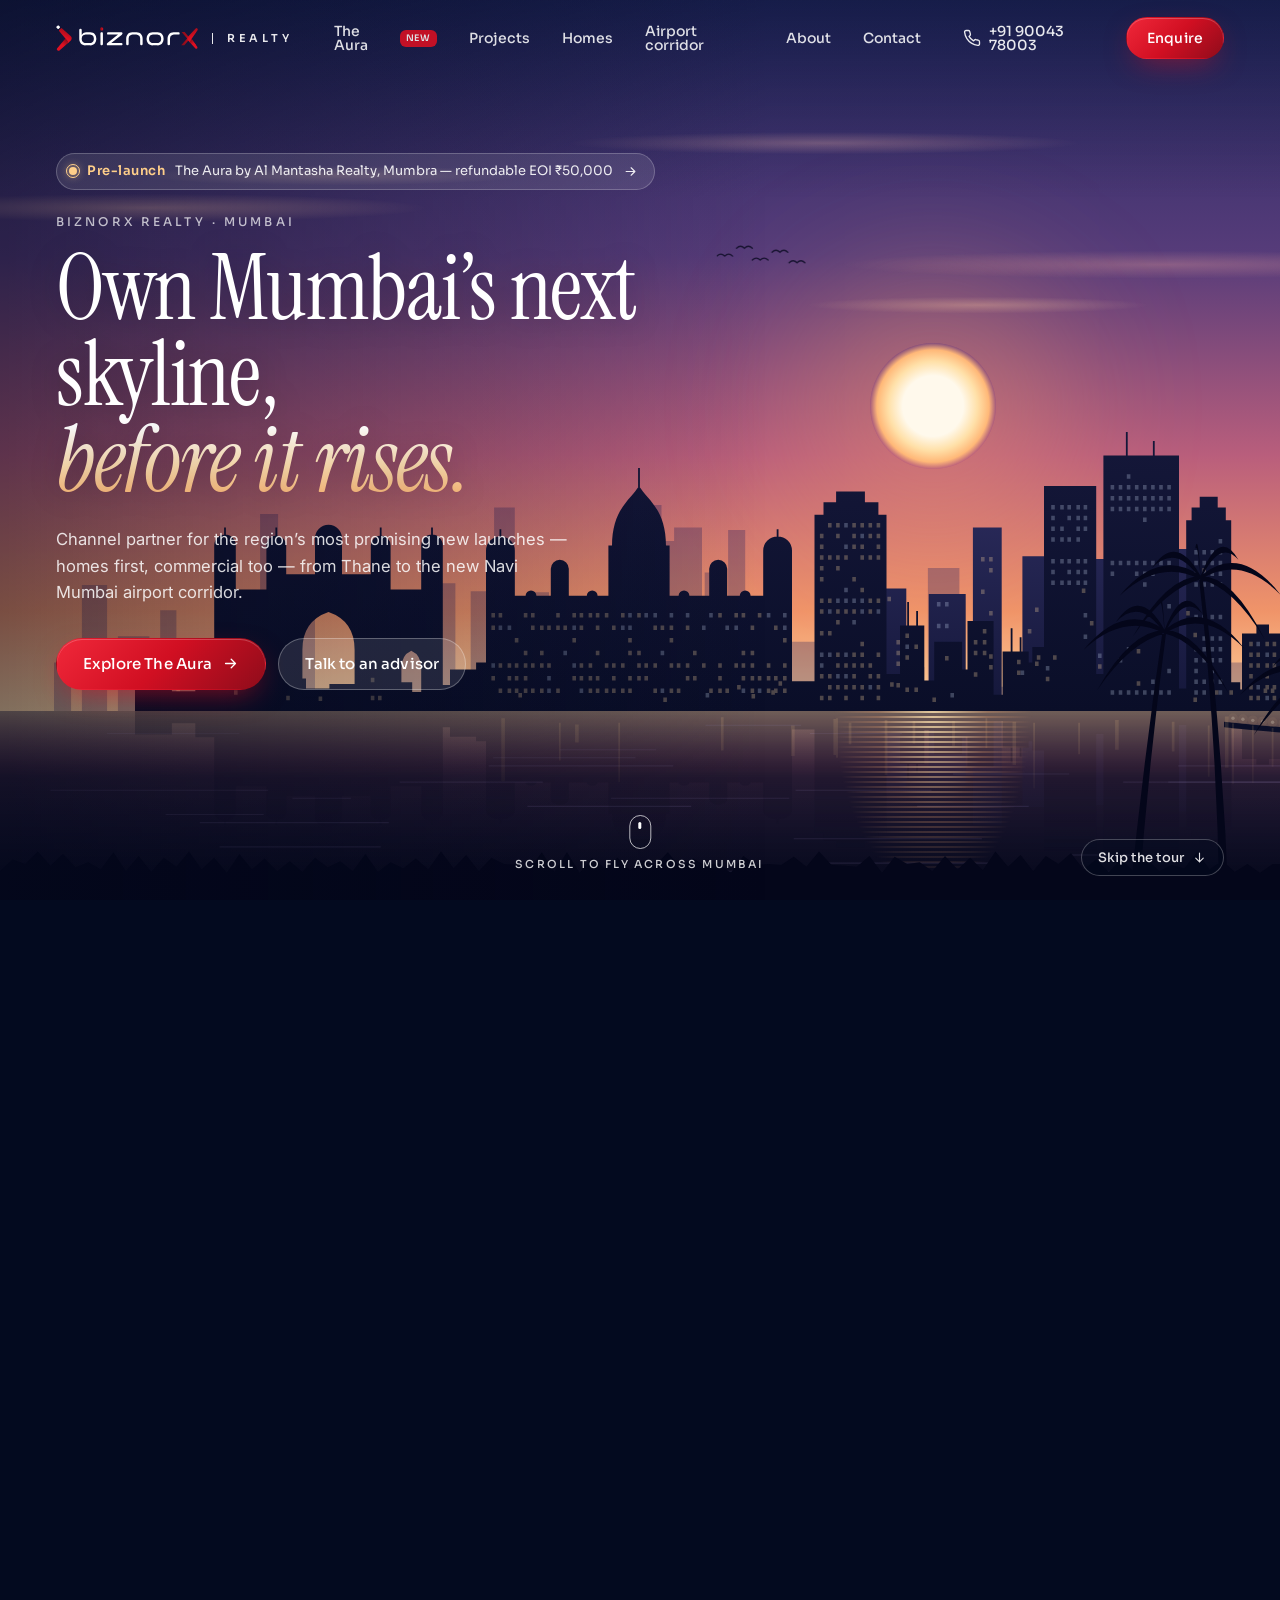
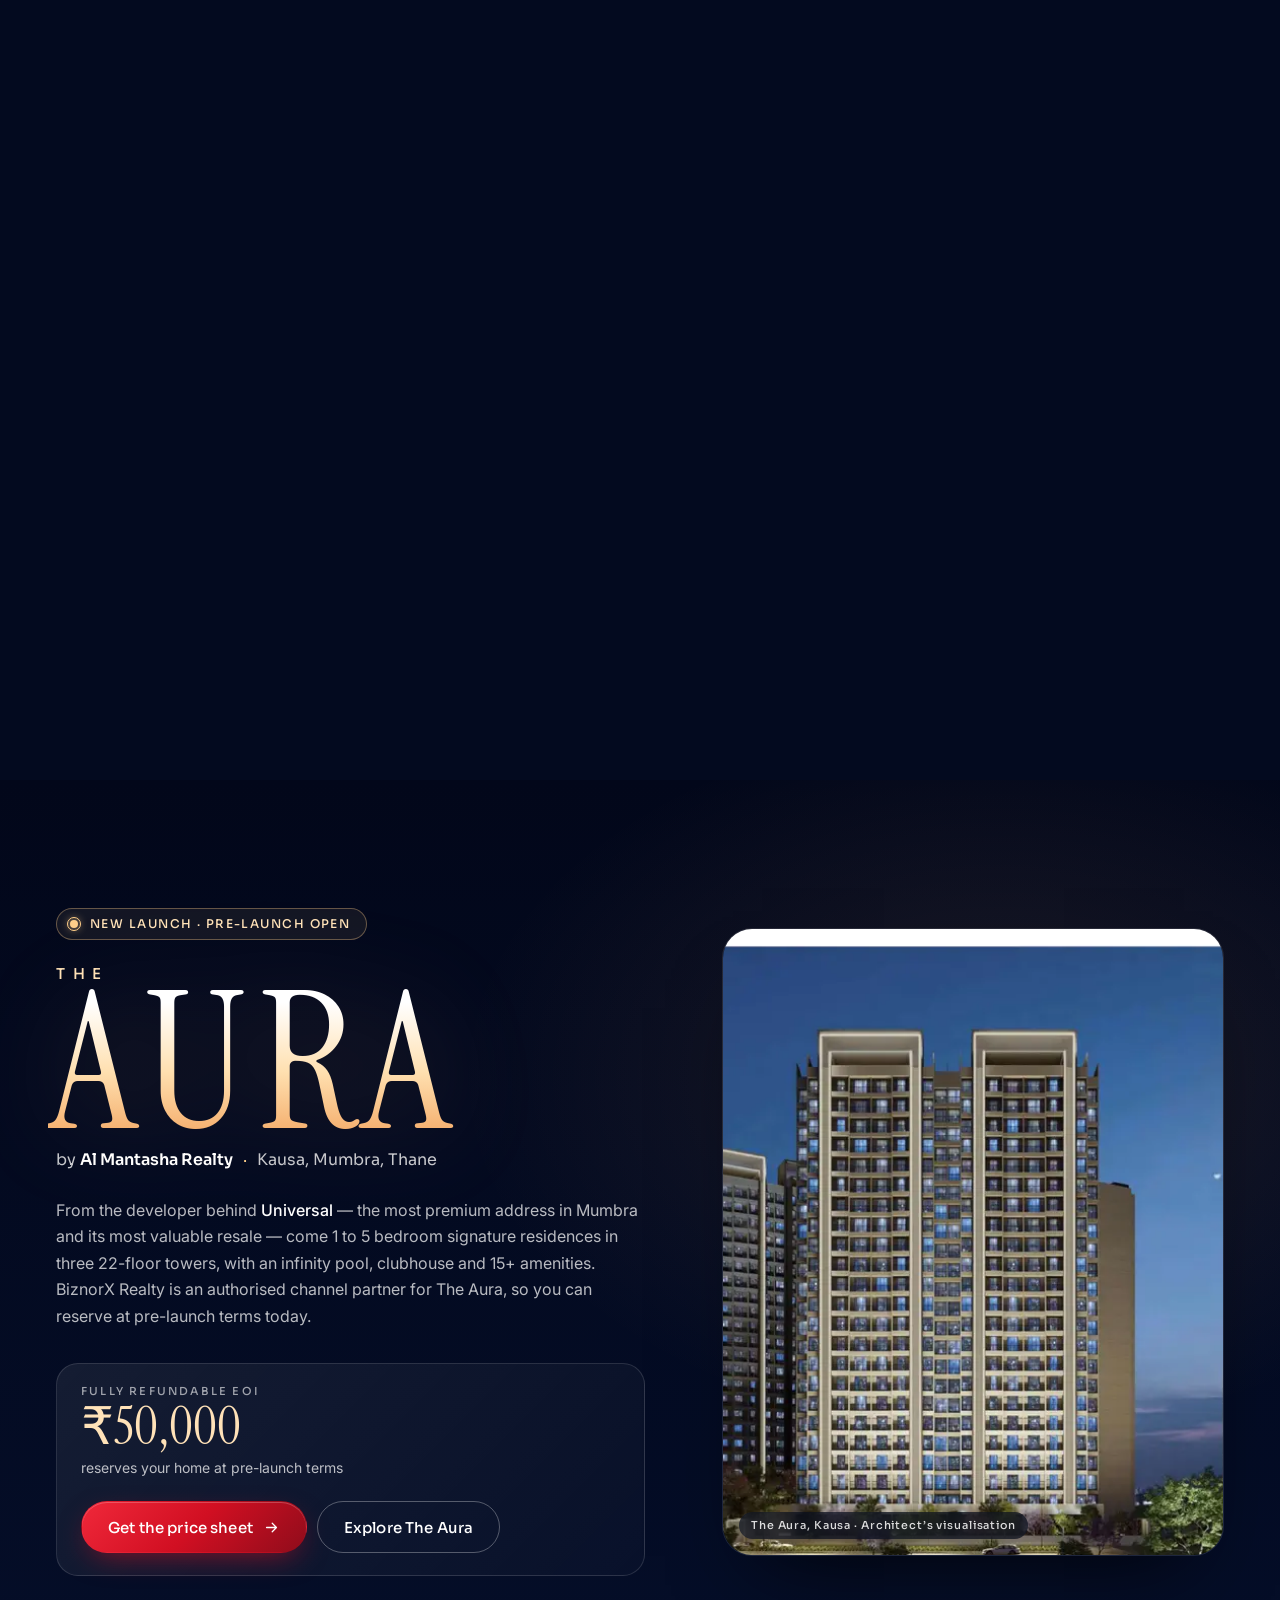
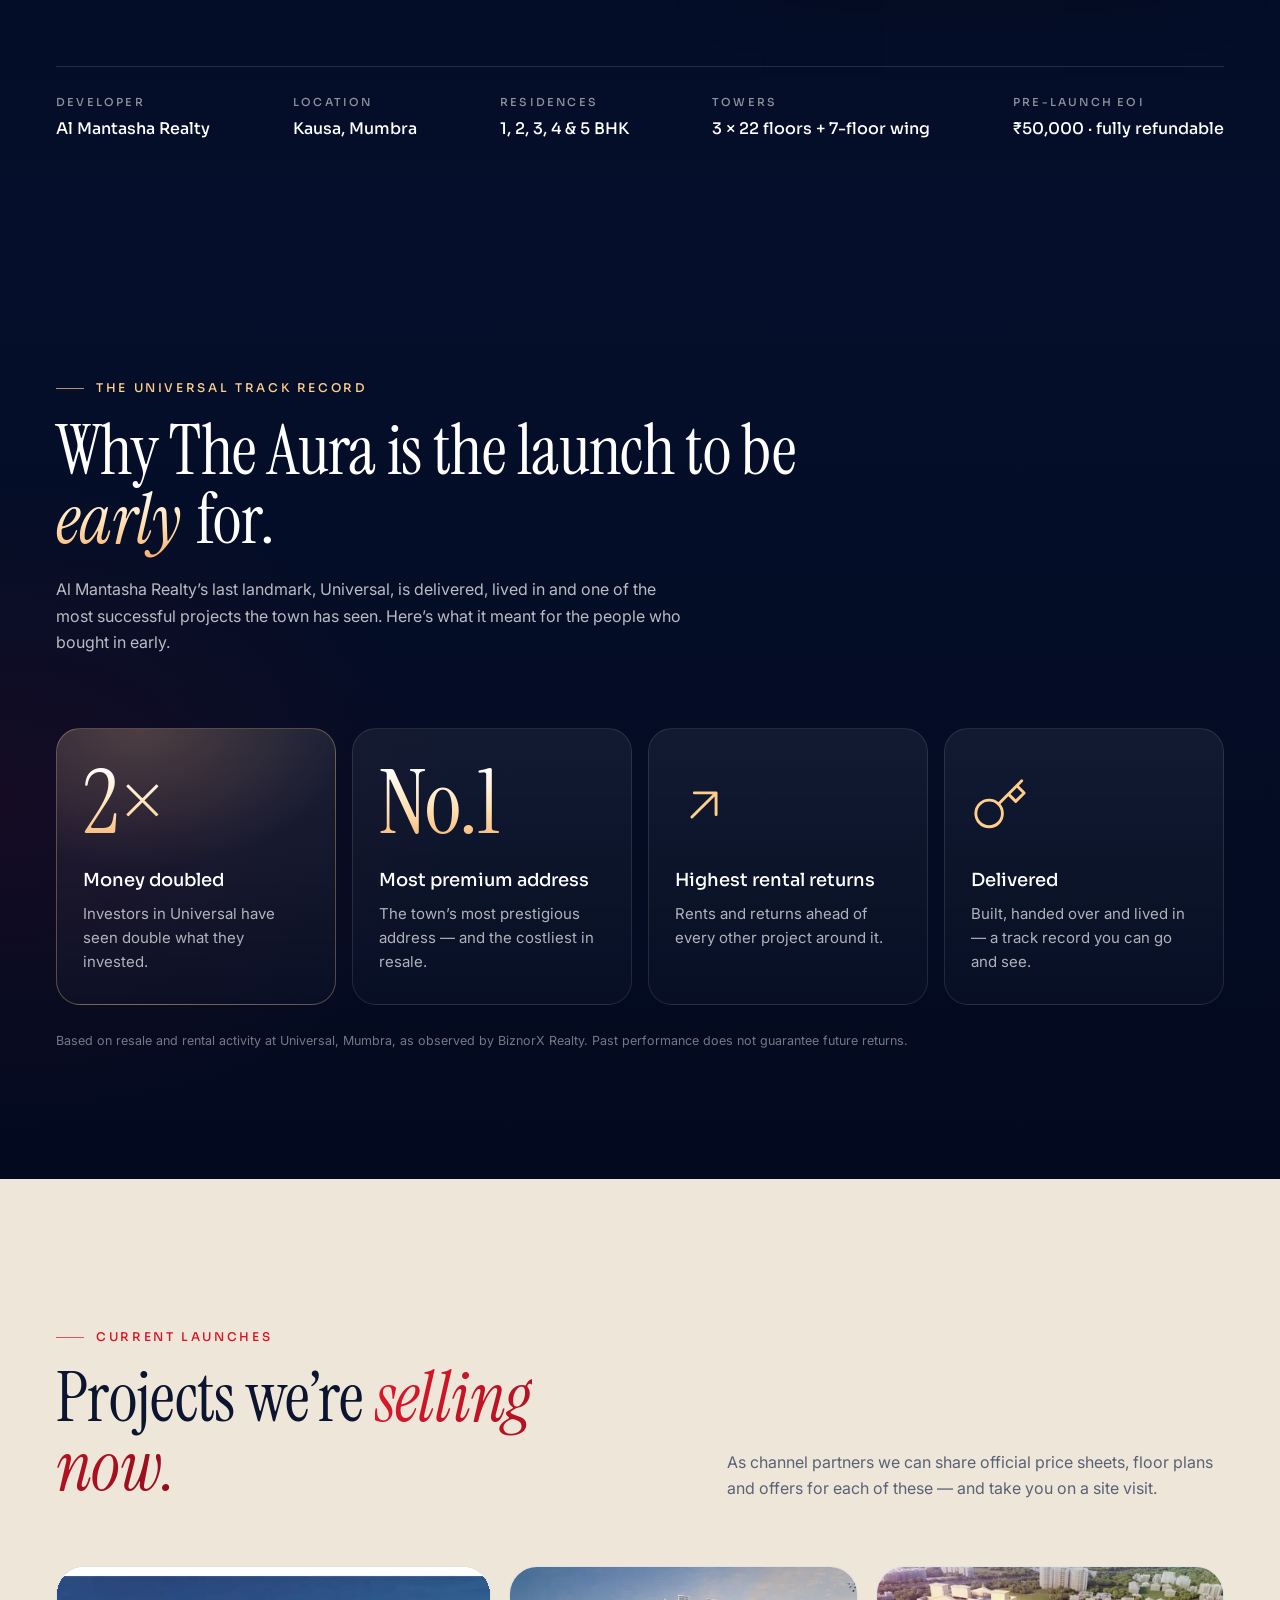
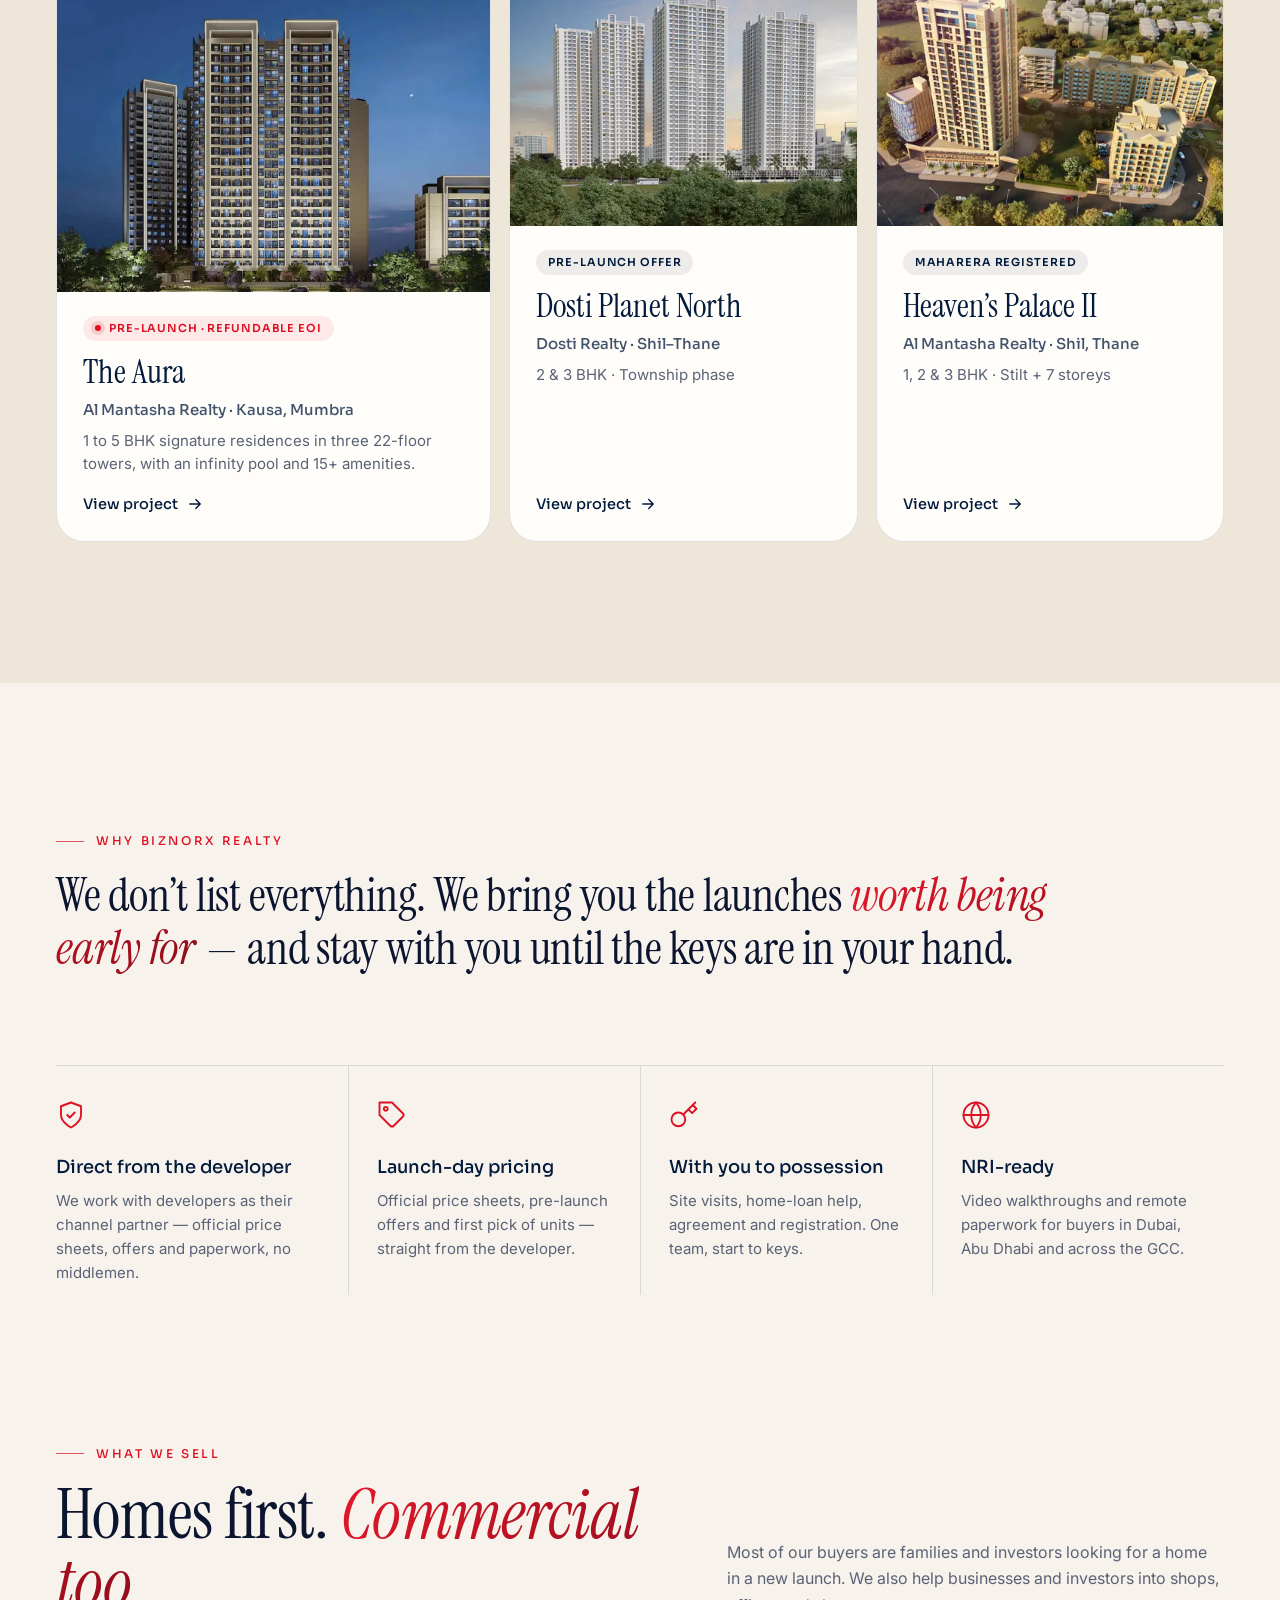
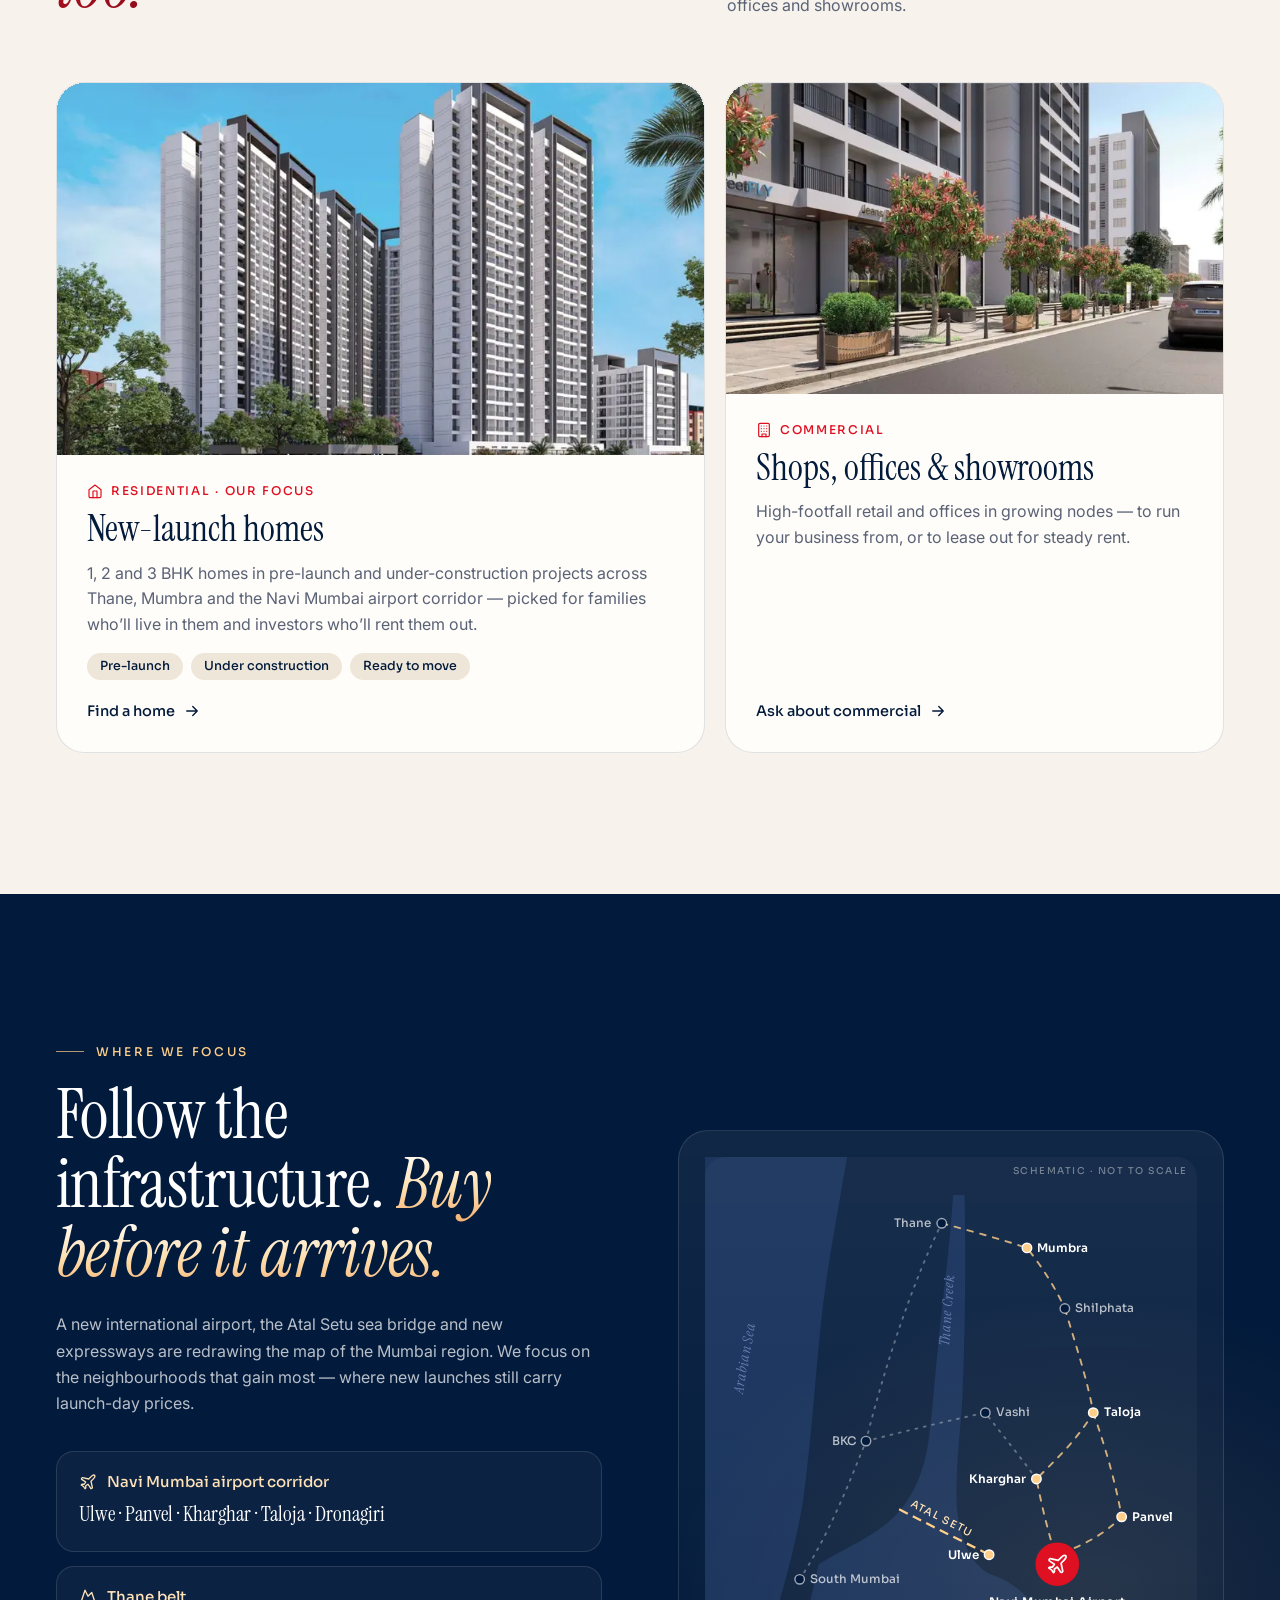
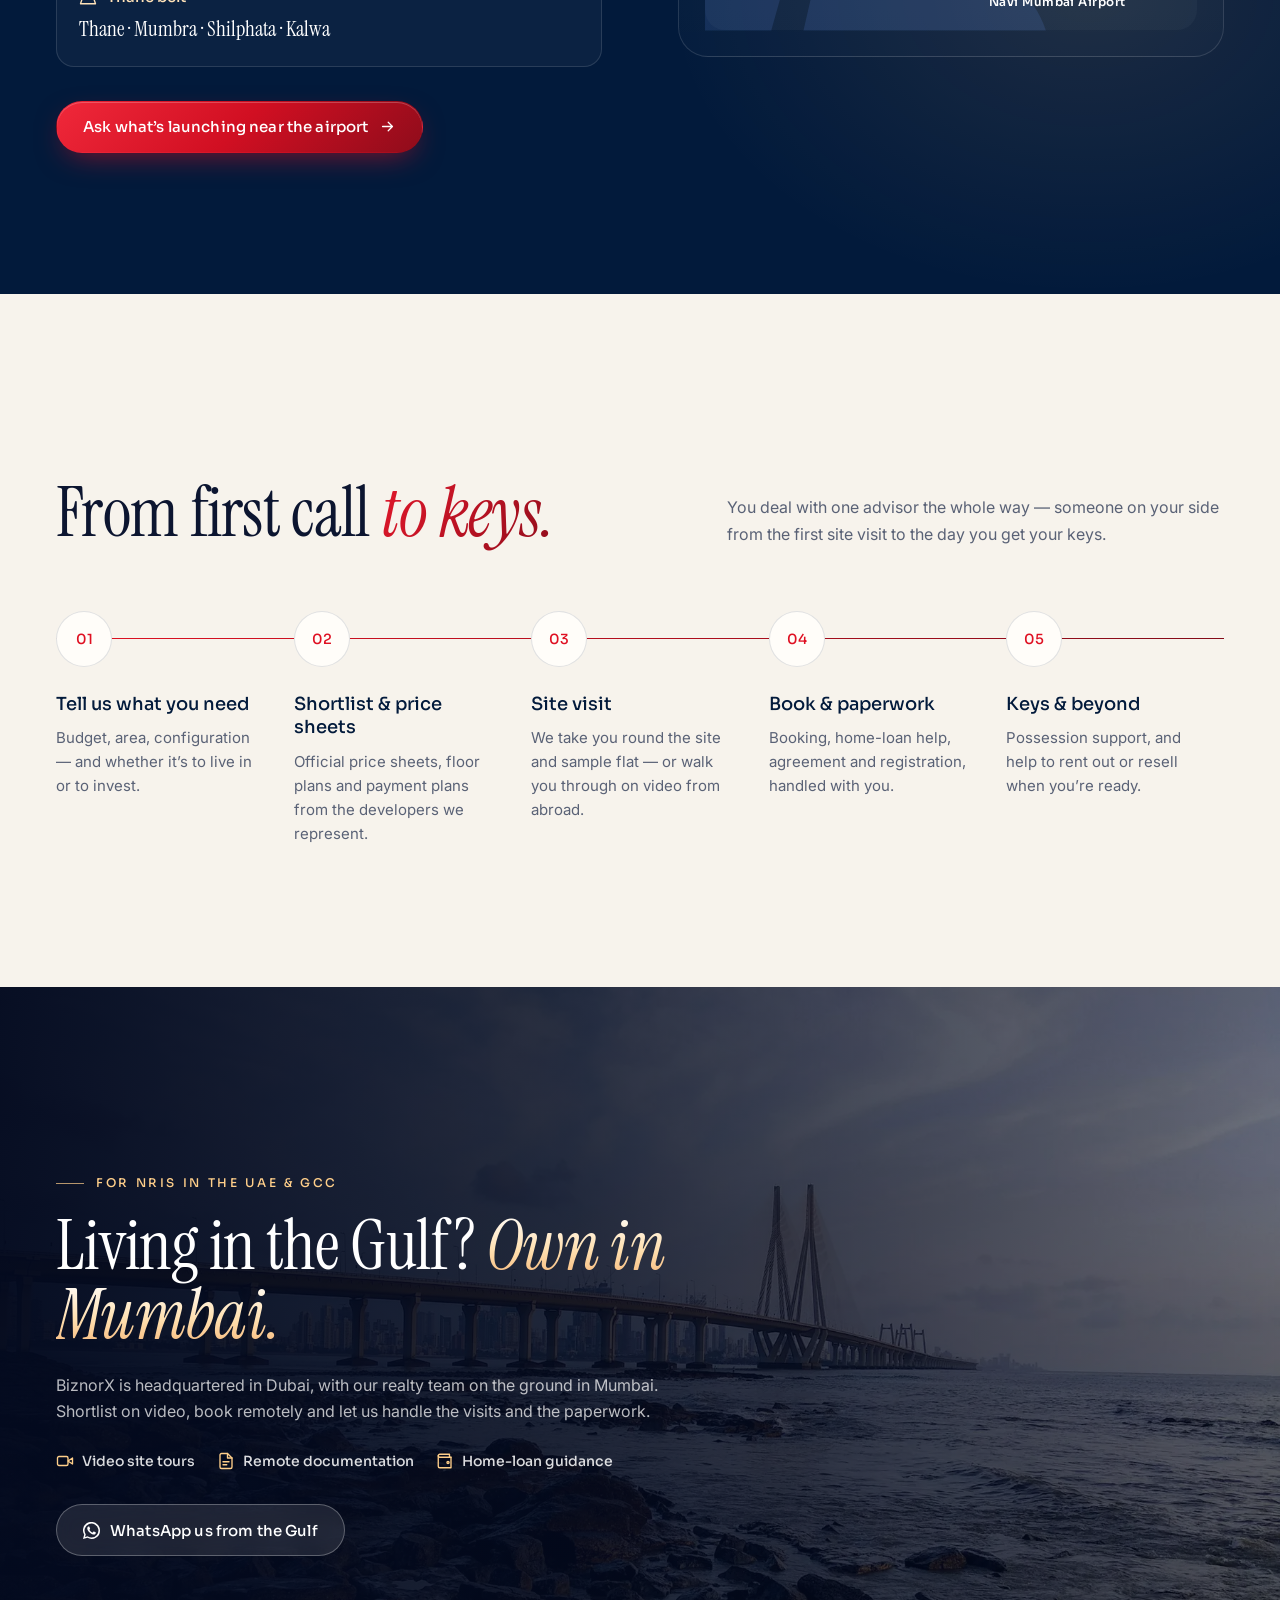
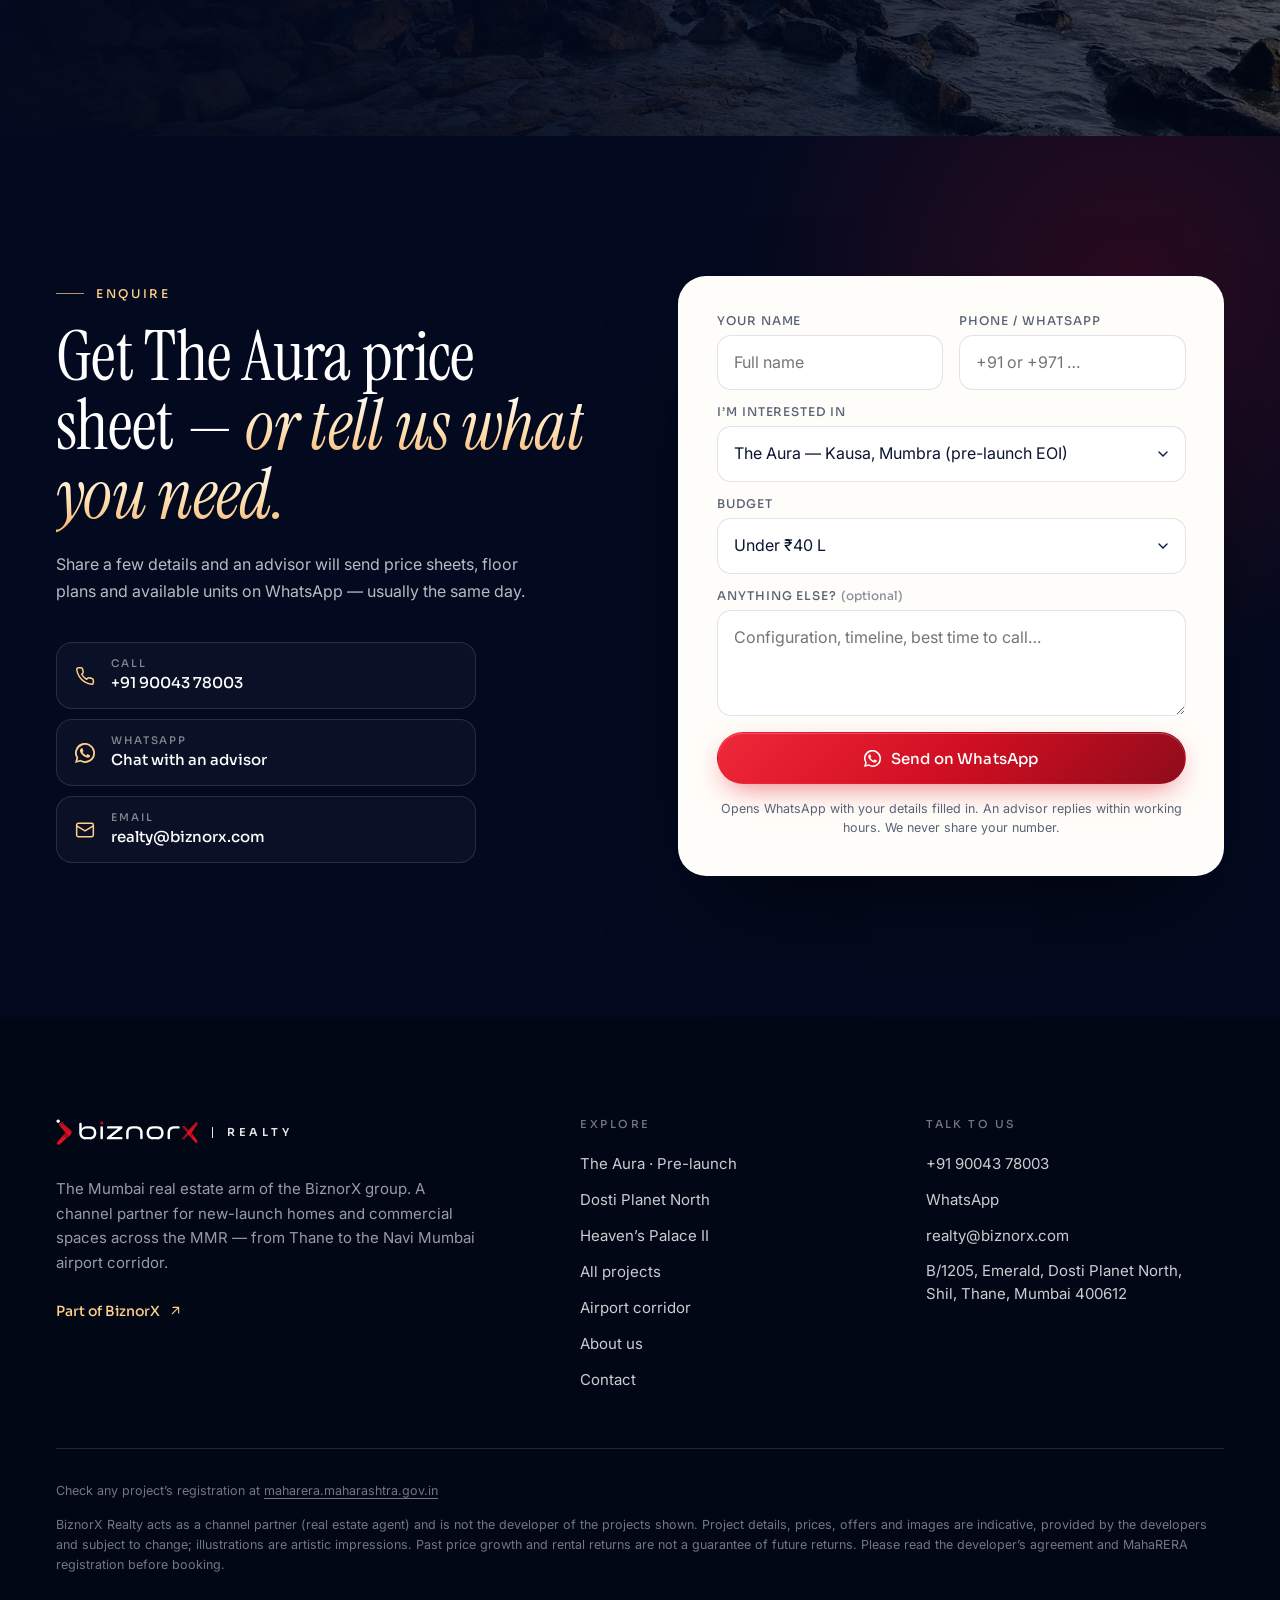
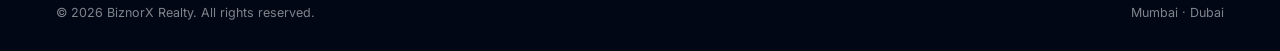
==== site/index.html @ fca48d0d "BiznorX Realty website: static site, scroll journey, project pages, deploy files Co-Authored-By: Cla" ====
<!doctype html>
<html lang="en-IN">
<head>
<meta charset="utf-8">
<meta name="viewport" content="width=device-width, initial-scale=1, viewport-fit=cover">
<title>BiznorX Realty | New-Launch Homes in Mumbai, Thane & Navi Mumbai</title>
<meta name="description" content="BiznorX Realty is a channel partner for new-launch homes and commercial property in Mumbai, Thane and the Navi Mumbai airport corridor. Now pre-launching: The Aura by Al Mantasha Realty, Kausa, Mumbra — fully refundable EOI of ₹50,000.">
<meta name="robots" content="noindex,nofollow">
<link rel="canonical" href="https://biznorxrealty.com/">
<meta name="theme-color" content="#030a1f">
<meta property="og:type" content="website">
<meta property="og:title" content="BiznorX Realty | New-Launch Homes in Mumbai, Thane & Navi Mumbai">
<meta property="og:description" content="BiznorX Realty is a channel partner for new-launch homes and commercial property in Mumbai, Thane and the Navi Mumbai airport corridor. Now pre-launching: The Aura by Al Mantasha Realty, Kausa, Mumbra — fully refundable EOI of ₹50,000.">
<meta property="og:url" content="https://biznorxrealty.com/">
<meta property="og:image" content="https://biznorxrealty.com/assets/img/og.jpg">
<meta name="twitter:card" content="summary_large_image">
<link rel="icon" href="assets/brand/favicon.svg" type="image/svg+xml">
<link rel="preconnect" href="https://fonts.googleapis.com">
<link rel="preconnect" href="https://fonts.gstatic.com" crossorigin>
<link href="https://fonts.googleapis.com/css2?family=Instrument+Serif:ital@0;1&family=Inter:wght@400;500;600&family=Sora:wght@400;500;600&display=swap" rel="stylesheet">
<link rel="stylesheet" href="assets/css/style.css?v=cb18f82b">
<script>document.documentElement.classList.add('js')</script>
<script type="application/ld+json">{"@context":"https://schema.org","@type":"RealEstateAgent","name":"BiznorX Realty","url":"https://biznorxrealty.com","telephone":"+919004378003","email":"realty@biznorx.com","areaServed":["Mumbai","Thane","Navi Mumbai"],"address":{"@type":"PostalAddress","streetAddress":"B/1205, Emerald, Dosti Planet North, Shil","addressLocality":"Thane","postalCode":"400612","addressRegion":"Maharashtra","addressCountry":"IN"},"parentOrganization":{"@type":"Organization","name":"BiznorX","url":"https://biznorx.com"}}</script>
</head>
<body class="pg-home">
<a class="skip-link" href="#main">Skip to content</a>
<header class="site-header" data-header>
  <div class="hdr">
    <a class="brand" href="./" aria-label="BiznorX Realty home">
      <img class="logo-w" src="assets/brand/logo-white.svg" alt="BiznorX" width="150" height="27">
      <img class="logo-d" src="assets/brand/logo.svg" alt="" width="150" height="27">
      <span class="brand-tag">Realty</span>
    </a>
    <nav class="nav" aria-label="Main"><a href="aura/">The Aura<i class="nav-new">New</i></a><a href="projects/">Projects</a><a href="#homes">Homes</a><a href="#corridor">Airport corridor</a><a href="about/">About</a><a href="contact/">Contact</a></nav>
    <div class="hdr-cta">
      <a class="hdr-phone" href="tel:+919004378003"><svg class="ic" viewBox="0 0 24 24" fill="none" stroke="currentColor" stroke-width="1.8" stroke-linecap="round" stroke-linejoin="round" aria-hidden="true"><path d="M22 16.9v3a2 2 0 0 1-2.2 2 19.8 19.8 0 0 1-8.6-3.1 19.5 19.5 0 0 1-6-6A19.8 19.8 0 0 1 2.1 4.2 2 2 0 0 1 4.1 2h3a2 2 0 0 1 2 1.7c.1 1 .4 1.9.7 2.8a2 2 0 0 1-.5 2.1L8 9.9a16 16 0 0 0 6 6l1.3-1.3a2 2 0 0 1 2.1-.4c.9.3 1.8.6 2.8.7a2 2 0 0 1 1.7 2z"/></svg><span>+91 90043 78003</span></a>
      <a class="btn btn-red btn-sm" href="#enquire">Enquire</a>
      <button class="menu-btn" type="button" aria-label="Open menu" aria-expanded="false" data-menu-btn><svg class="ic" viewBox="0 0 24 24" fill="none" stroke="currentColor" stroke-width="1.8" stroke-linecap="round" stroke-linejoin="round" aria-hidden="true"><path d="M4 7h16M4 12h16M4 17h10"/></svg></button>
    </div>
  </div>
</header>
<div class="mnav" data-menu hidden>
  <div class="mnav-inner">
    <nav aria-label="Mobile"><a href="aura/">The Aura<i class="nav-new">New</i></a><a href="projects/">Projects</a><a href="#homes">Homes</a><a href="#corridor">Airport corridor</a><a href="about/">About</a><a href="contact/">Contact</a></nav>
    <div class="mnav-foot">
      <a class="btn btn-red" href="#enquire">Enquire now <svg class="ic" viewBox="0 0 24 24" fill="none" stroke="currentColor" stroke-width="1.8" stroke-linecap="round" stroke-linejoin="round" aria-hidden="true"><path d="M5 12h14M13 6l6 6-6 6"/></svg></a>
      <a class="btn btn-ghost" href="https://wa.me/919004378003?text=Hi%20BiznorX%20Realty%2C%20I%20would%20like%20to%20know%20more." target="_blank" rel="noopener"><svg class="ic" viewBox="0 0 24 24" fill="currentColor" aria-hidden="true"><path d="M17.5 14.4c-.3-.1-1.8-.9-2-1-.3-.1-.5-.1-.7.1-.2.3-.8 1-.9 1.2-.2.2-.3.2-.6.1-.3-.1-1.3-.5-2.4-1.5-.9-.8-1.5-1.8-1.7-2.1-.2-.3 0-.5.1-.6l.4-.5c.2-.2.2-.3.3-.5.1-.2 0-.4 0-.5l-.9-2.2c-.2-.6-.5-.5-.7-.5h-.6c-.2 0-.5.1-.8.4-.3.3-1 1-1 2.5s1.1 2.9 1.2 3.1c.1.2 2.1 3.2 5.1 4.5.7.3 1.3.5 1.7.6.7.2 1.4.2 1.9.1.6-.1 1.8-.7 2-1.4.2-.7.2-1.3.2-1.4-.1-.1-.3-.2-.6-.3zM12 21.8c-1.8 0-3.5-.5-5-1.4l-.4-.2-3.7 1 1-3.6-.2-.4A9.8 9.8 0 1 1 12 21.8zm8.4-18.2A11.8 11.8 0 0 0 1.7 17.8L0 24l6.3-1.7A11.8 11.8 0 0 0 24 12c0-3.2-1.2-6.1-3.6-8.4z"/></svg> WhatsApp</a>
      <a class="mnav-phone" href="tel:+919004378003">+91 90043 78003</a>
    </div>
  </div>
</div>
<main id="main">
<section class="journey" id="top" data-theme="dark" aria-label="Scroll across Mumbai, from South Mumbai to the new Navi Mumbai airport">
  <div class="j-pin" data-journey>
    <div class="j-sky s1"></div><div class="j-sky s2" data-sky="2"></div><div class="j-sky s3" data-sky="3"></div><div class="j-sky s4" data-sky="4"></div>
    <div class="j-stars" data-stars><svg viewBox="0 0 1600 600" preserveAspectRatio="xMidYMin slice" aria-hidden="true"><g fill="#fff"><circle cx="381" cy="336" r="1.1" opacity="0.95"/><circle cx="758" cy="360" r="1.7" opacity="0.36"/><circle cx="1340" cy="151" r="0.9" opacity="0.47"/><circle cx="1147" cy="334" r="1.7" opacity="0.66"/><circle cx="1023" cy="84" r="0.9" opacity="0.91"/><circle cx="837" cy="469" r="0.8" opacity="0.45"/><circle cx="1532" cy="22" r="0.8" opacity="0.89"/><circle cx="431" cy="370" r="1.3" opacity="0.81"/><circle cx="1474" cy="238" r="1.7" opacity="0.64"/><circle cx="1497" cy="564" r="0.8" opacity="0.37"/><circle cx="792" cy="150" r="1.3" opacity="0.86"/><circle cx="1368" cy="255" r="1.3" opacity="0.72"/><circle cx="855" cy="246" r="0.9" opacity="0.94"/><circle cx="1091" cy="599" r="1.1" opacity="0.99"/><circle cx="1074" cy="91" r="1.1" opacity="0.98"/><circle cx="1448" cy="353" r="0.9" opacity="0.76"/><circle cx="1581" cy="156" r="0.8" opacity="0.39"/><circle cx="1366" cy="641" r="0.8" opacity="0.57"/><circle cx="107" cy="576" r="0.8" opacity="0.54"/><circle cx="1230" cy="560" r="0.8" opacity="0.74"/><circle cx="1219" cy="227" r="1.7" opacity="0.57"/><circle cx="1409" cy="635" r="1.7" opacity="0.50"/><circle cx="58" cy="3" r="0.8" opacity="0.74"/><circle cx="50" cy="112" r="1.3" opacity="0.54"/><circle cx="421" cy="434" r="1.1" opacity="0.55"/><circle cx="1534" cy="576" r="1.3" opacity="0.59"/><circle cx="1392" cy="232" r="1.7" opacity="0.79"/><circle cx="164" cy="629" r="1.7" opacity="0.53"/><circle cx="1015" cy="452" r="1.1" opacity="0.63"/><circle cx="413" cy="178" r="1.1" opacity="0.36"/><circle cx="664" cy="360" r="0.8" opacity="0.59"/><circle cx="943" cy="74" r="1.1" opacity="0.65"/><circle cx="1087" cy="210" r="1.1" opacity="0.83"/><circle cx="35" cy="31" r="0.8" opacity="0.98"/><circle cx="402" cy="278" r="1.7" opacity="0.74"/><circle cx="284" cy="105" r="1.1" opacity="0.90"/><circle cx="423" cy="501" r="0.8" opacity="0.85"/><circle cx="43" cy="353" r="0.9" opacity="0.55"/><circle cx="356" cy="512" r="0.9" opacity="0.56"/><circle cx="1085" cy="407" r="0.8" opacity="0.42"/><circle cx="515" cy="198" r="0.9" opacity="0.63"/><circle cx="1369" cy="95" r="1.1" opacity="0.83"/><circle cx="349" cy="352" r="1.1" opacity="0.50"/><circle cx="193" cy="326" r="0.9" opacity="0.55"/><circle cx="1338" cy="356" r="1.1" opacity="0.57"/><circle cx="1325" cy="46" r="1.7" opacity="0.57"/><circle cx="208" cy="171" r="1.1" opacity="0.65"/><circle cx="1015" cy="170" r="1.7" opacity="0.62"/><circle cx="1473" cy="87" r="0.8" opacity="0.66"/><circle cx="1332" cy="389" r="1.7" opacity="0.63"/><circle cx="1520" cy="597" r="0.9" opacity="0.37"/><circle cx="731" cy="477" r="1.7" opacity="0.98"/><circle cx="870" cy="571" r="0.8" opacity="0.91"/><circle cx="1554" cy="66" r="0.9" opacity="0.38"/><circle cx="1446" cy="437" r="0.9" opacity="0.93"/><circle cx="1439" cy="358" r="0.8" opacity="0.66"/><circle cx="193" cy="309" r="0.9" opacity="0.78"/><circle cx="840" cy="250" r="1.7" opacity="0.42"/><circle cx="201" cy="629" r="1.7" opacity="0.66"/><circle cx="1252" cy="210" r="0.9" opacity="0.43"/><circle cx="1420" cy="65" r="0.9" opacity="0.86"/><circle cx="1475" cy="513" r="0.8" opacity="0.67"/><circle cx="913" cy="241" r="1.1" opacity="0.51"/><circle cx="989" cy="320" r="0.8" opacity="0.66"/><circle cx="1242" cy="1" r="0.8" opacity="0.85"/><circle cx="74" cy="25" r="1.3" opacity="0.98"/><circle cx="1367" cy="46" r="1.7" opacity="0.67"/><circle cx="251" cy="38" r="1.3" opacity="0.77"/><circle cx="939" cy="216" r="0.9" opacity="0.99"/><circle cx="686" cy="70" r="0.8" opacity="0.82"/><circle cx="608" cy="42" r="0.9" opacity="0.38"/><circle cx="737" cy="407" r="1.7" opacity="0.60"/><circle cx="1282" cy="389" r="1.3" opacity="0.38"/><circle cx="1004" cy="482" r="1.1" opacity="0.62"/><circle cx="1111" cy="281" r="0.9" opacity="0.49"/><circle cx="432" cy="367" r="1.3" opacity="0.50"/><circle cx="209" cy="14" r="1.1" opacity="0.59"/><circle cx="1437" cy="503" r="1.1" opacity="0.43"/><circle cx="1105" cy="606" r="1.7" opacity="0.87"/><circle cx="1068" cy="464" r="1.7" opacity="0.70"/><circle cx="1299" cy="452" r="1.3" opacity="0.44"/><circle cx="1239" cy="22" r="0.8" opacity="0.72"/><circle cx="1055" cy="225" r="0.8" opacity="0.57"/><circle cx="1364" cy="12" r="0.8" opacity="0.79"/><circle cx="1338" cy="615" r="1.7" opacity="0.54"/><circle cx="142" cy="646" r="1.7" opacity="0.68"/><circle cx="1144" cy="58" r="0.8" opacity="0.96"/><circle cx="98" cy="192" r="1.7" opacity="0.47"/><circle cx="124" cy="647" r="0.9" opacity="0.65"/><circle cx="1120" cy="608" r="1.1" opacity="0.59"/><circle cx="635" cy="209" r="1.3" opacity="0.98"/><circle cx="601" cy="136" r="1.3" opacity="0.90"/><circle cx="1547" cy="251" r="1.7" opacity="0.84"/><circle cx="1078" cy="318" r="1.3" opacity="0.45"/><circle cx="642" cy="570" r="0.9" opacity="0.41"/><circle cx="1197" cy="590" r="1.7" opacity="0.97"/><circle cx="938" cy="549" r="0.9" opacity="0.52"/><circle cx="319" cy="364" r="1.1" opacity="0.96"/><circle cx="1362" cy="332" r="1.1" opacity="0.79"/><circle cx="1368" cy="370" r="1.7" opacity="0.73"/><circle cx="427" cy="125" r="0.8" opacity="0.52"/><circle cx="1287" cy="114" r="1.7" opacity="0.58"/><circle cx="515" cy="492" r="0.9" opacity="0.62"/><circle cx="1116" cy="442" r="0.9" opacity="0.65"/><circle cx="1335" cy="524" r="1.7" opacity="0.37"/><circle cx="1588" cy="38" r="1.3" opacity="0.86"/><circle cx="1411" cy="23" r="0.9" opacity="0.93"/><circle cx="1037" cy="494" r="0.8" opacity="0.97"/><circle cx="1366" cy="140" r="0.9" opacity="0.85"/><circle cx="220" cy="388" r="0.8" opacity="0.93"/></g></svg></div>
    <div class="j-moon" data-moon></div>
    <div class="j-clouds" data-clouds></div>
    <div class="j-sunwrap"><div class="j-sun" data-sun></div></div>
    <div class="j-layer j-far" data-layer style="--ar:3.8"><svg class="layer-svg" viewBox="0 0 3800 1000" preserveAspectRatio="xMinYMax meet" aria-hidden="true" focusable="false">
<path fill="#3a2f78" fill-opacity=".16" d="M1900 790C2050 700 2180 640 2320 650C2460 660 2560 600 2700 580C2840 562 2960 620 3080 600C3220 576 3360 540 3500 572C3640 604 3720 640 3800 650V790z"/>
<path fill="#2b2566" fill-opacity=".24" d="M2300 790C2400 740 2520 700 2640 704C2760 708 2860 676 2980 680C3120 684 3240 650 3380 664C3520 678 3660 700 3800 712V790z"/>
<path fill="#221f5c" fill-opacity=".30" d="M60 736h19v54h-19z M91 650h28v140h-28z M131 707h35v83h-35z M178 678h18v112h-18z M200 758h32v32h-32z M249 744h35v46h-35z M289 571h20v219h-20z M316 669h34v121h-34z M366 766h29v24h-29z M403 650h24v140h-24z M444 719h30v71h-30z M479 648h27v142h-27z M523 657h17v133h-17z M549 564h23v226h-23z M588 658h22v132h-22z M628 728h35v62h-35z M680 662h32v128h-32z M713 561h22v229h-22z M735 601h14v189h-14z M749 586h31v204h-31z M783 636h24v154h-24z M809 589h19v201h-19z M830 760h31v30h-31z M878 713h32v77h-32z M924 679h29v111h-29z M963 666h26v124h-26z M995 741h32v49h-32z M1031 631h35v159h-35z M1075 766h22v24h-22z M1102 763h36v27h-36z M1146 696h14v94h-14z M1165 727h30v63h-30z M1198 720h15v70h-15z M1214 694h34v96h-34z M1264 736h33v54h-33z M1297 707h33v83h-33z M1343 674h15v116h-15z M1360 736h22v54h-22z M1390 740h29v50h-29z M1436 695h35v95h-35z M1479 663h21v127h-21z M1509 664h24v126h-24z M1533 732h14v58h-14z M1548 700h14v90h-14z M1563 657h20v133h-20z M1585 687h20v103h-20z M1619 669h28v121h-28z M1664 657h23v133h-23z M1688 703h19v87h-19z M1724 753h35v37h-35z M1761 765h14v25h-14z M1791 729h26v61h-26z M1829 739h34v51h-34z M1875 759h25v31h-25z M1910 664h22v126h-22z M1934 725h32v65h-32z M1984 711h17v79h-17z M2013 667h18v123h-18z M2035 633h19v157h-19z M2060 564h35v226h-35z M2111 764h24v26h-24z M2137 670h19v120h-19z M2156 755h20v35h-20z M2180 656h14v134h-14z M2212 713h20v77h-20z M2245 731h17v59h-17z M2276 720h28v70h-28z M2316 720h34v70h-34z M2350 766h26v24h-26z M2394 716h33v74h-33z M2429 679h29v111h-29z M2465 710h28v80h-28z M2495 765h21v25h-21z"/>
</svg></div>
    <div class="j-glint" data-glint></div>
    <div class="j-layer j-mid" data-layer data-mid style="--ar:6">
      <svg class="layer-svg" viewBox="0 0 6000 1000" preserveAspectRatio="xMinYMax meet" aria-hidden="true" focusable="false">
<defs>
<linearGradient id="sil" x1="0" y1="300" x2="0" y2="790" gradientUnits="userSpaceOnUse"><stop offset="0" stop-color="#1b1d44"/><stop offset="1" stop-color="#0a0e28"/></linearGradient>
<linearGradient id="hillg" x1="0" y1="560" x2="0" y2="790" gradientUnits="userSpaceOnUse"><stop offset="0" stop-color="#2a2a5a"/><stop offset="1" stop-color="#14173a"/></linearGradient>
<linearGradient id="water" x1="0" y1="790" x2="0" y2="1000" gradientUnits="userSpaceOnUse"><stop offset="0" stop-color="#0b1236" stop-opacity=".42"/><stop offset=".35" stop-color="#060b26" stop-opacity=".82"/><stop offset="1" stop-color="#030616" stop-opacity=".97"/></linearGradient>
<linearGradient id="refl" x1="0" y1="790" x2="0" y2="960" gradientUnits="userSpaceOnUse"><stop offset="0" stop-color="#fff" stop-opacity=".55"/><stop offset="1" stop-color="#fff" stop-opacity="0"/></linearGradient>
<mask id="arch"><rect x="0" y="0" width="1000" height="1000" fill="#fff"/><path d="M336 775V722Q336 690 365 680Q394 690 394 722V775z M262 775V742Q262 728 273 723Q284 728 284 742V775z M446 775V742Q446 728 457 723Q468 728 468 742V775z" fill="#000"/></mask>
<mask id="reflmask"><rect x="0" y="790" width="6000" height="210" fill="url(#refl)"/></mask>
</defs>
<rect x="0" y="790" width="6000" height="210" fill="url(#water)"/>
<g class="shimmer" stroke="#c9b6ff" stroke-opacity=".10" stroke-width="1.2"><path d="M3821 806h188" /><path d="M4984 806h139" /><path d="M3596 806h155" /><path d="M784 806h106" /><path d="M3080 806h146" /><path d="M900 815h102" /><path d="M119 815h147" /><path d="M5982 815h72" /><path d="M2085 815h234" /><path d="M3832 815h150" /><path d="M2224 824h143" /><path d="M2688 824h140" /><path d="M1668 824h179" /><path d="M3138 824h142" /><path d="M5656 824h74" /><path d="M3569 833h131" /><path d="M4738 833h253" /><path d="M1914 833h103" /><path d="M622 833h107" /><path d="M5805 833h178" /><path d="M4919 842h139" /><path d="M2370 842h162" /><path d="M548 842h158" /><path d="M4928 842h243" /><path d="M5988 842h132" /><path d="M3559 851h152" /><path d="M4414 851h101" /><path d="M1309 851h230" /><path d="M4193 851h72" /><path d="M543 851h205" /><path d="M2362 860h171" /><path d="M3081 860h211" /><path d="M3718 860h201" /><path d="M3480 860h113" /><path d="M1059 860h129" /><path d="M4624 869h245" /><path d="M2481 869h214" /><path d="M1248 869h179" /><path d="M1298 869h195" /><path d="M444 869h159" /><path d="M56 878h242" /><path d="M4805 878h76" /><path d="M3721 878h123" /><path d="M5371 878h248" /><path d="M884 878h151" /><path d="M679 887h198" /><path d="M4257 887h132" /><path d="M5874 887h72" /><path d="M325 887h65" /><path d="M4747 887h85" /><path d="M4164 896h208" /><path d="M1019 896h124" /><path d="M586 896h182" /><path d="M2752 896h84" /><path d="M1850 896h177" /><path d="M3947 905h147" /><path d="M184 905h109" /><path d="M4997 905h107" /><path d="M4211 905h69" /><path d="M4737 905h108" /><path d="M4225 914h86" /><path d="M1809 914h137" /><path d="M4678 914h177" /><path d="M222 914h210" /><path d="M3342 914h96" /><path d="M5002 923h116" /><path d="M4992 923h61" /><path d="M5491 923h99" /><path d="M4446 923h96" /><path d="M4321 923h153" /><path d="M3859 932h185" /><path d="M4683 932h257" /><path d="M2745 932h97" /><path d="M882 932h209" /><path d="M4417 932h82" /><path d="M3293 941h116" /><path d="M244 941h179" /><path d="M1998 941h92" /><path d="M2859 941h114" /><path d="M5088 941h188" /><path d="M2088 950h85" /><path d="M1189 950h80" /><path d="M4025 950h161" /><path d="M4009 950h137" /><path d="M4907 950h212" /><path d="M3396 959h159" /><path d="M908 959h195" /><path d="M3844 959h222" /><path d="M2431 959h251" /><path d="M3008 959h133" /><path d="M3288 968h221" /><path d="M781 968h136" /><path d="M5401 968h213" /><path d="M1181 968h96" /><path d="M1441 968h144" /><path d="M3036 977h208" /><path d="M1553 977h148" /><path d="M1136 977h97" /><path d="M1342 977h144" /><path d="M2823 977h72" /><path d="M3926 986h193" /><path d="M3789 986h163" /><path d="M4102 986h184" /><path d="M3466 986h196" /><path d="M2334 986h229" /></g>
<g mask="url(#reflmask)" opacity=".5"><g transform="matrix(1 0 0 -.62 0 1279.8)"><path fill="url(#hillg)" d="M980 654h27v136h-27z M1032 660h41v130h-41z M1081 586h32v204h-32z M1136 618h34v172h-34z M1194 621h39v169h-39z M1255 652h30v138h-30z M1309 610h40v180h-40z M2140 506h42v284h-42z M2193 432h30v358h-30z M2234 472h39v318h-39z M2294 507h30v283h-30z M2351 538h40v252h-40z M2413 539h48v251h-48z M2472 436h32v354h-32z M2514 523h46v267h-46z M2590 495h26v295h-26z M2643 501h45v289h-45z M3660 554h47v236h-47z M3728 566h29v224h-29z M3772 539h37v251h-37z M3835 560h33v230h-33z M3890 612h39v178h-39z M3953 576h39v214h-39z M4009 613h39v177h-39z M4058 596h28v194h-28z M4280 507h31v283h-31z M4324 452h43v338h-43z M4396 482h47v308h-47z M4472 439h41v351h-41z M4539 548h31v242h-31z M5030 552h35v238h-35z M5093 497h42v293h-42z M5155 567h44v223h-44z M5222 537h32v253h-32z M5262 560h42v230h-42z M1810 790C1880 760 1928 700 2000 690C2072 684 2124 722 2160 790z M4180 790C4240 730 4300 676 4380 660C4450 648 4520 690 4600 728C4640 748 4660 772 4680 790z M4520 790C4570 740 4640 640 4720 590C4770 562 4810 566 4860 600C4930 646 5010 708 5120 790z"/><path fill="#05081c" d="M150 748h41v42h-41z M190 768h28v22h-28z M217 743h29v47h-29z M245 738h28v52h-28z M272 754h38v36h-38z M309 754h31v36h-31z M339 765h28v25h-28z M366 760h33v30h-33z M398 744h42v46h-42z M439 758h19v32h-19z M457 769h26v21h-26z M482 761h19v29h-19z M500 744h30v46h-30z M529 736h43v54h-43z M571 741h40v49h-40z M610 768h30v22h-30z M639 738h30v52h-30z M668 752h35v38h-35z M702 742h27v48h-27z M728 766h31v24h-31z M758 759h21v31h-21z M778 741h33v49h-33z M810 742h39v48h-39z M848 748h31v42h-31z M878 757h38v33h-38z M915 759h32v31h-32z M946 746h30v44h-30z M975 749h25v41h-25z M999 772h21v18h-21z M1019 756h38v34h-38z M1056 744h22v46h-22z M1077 759h25v31h-25z M1101 772h26v18h-26z M1126 736h22v54h-22z M1147 736h23v54h-23z M1169 770h43v20h-43z M1211 749h30v41h-30z M1240 750h30v40h-30z M1269 742h40v48h-40z M1308 765h36v25h-36z M1343 758h35v32h-35z M1377 766h19v24h-19z M1395 756h39v34h-39z M1433 743h42v47h-42z M1474 756h32v34h-32z M1505 741h26v49h-26z M1530 771h31v19h-31z M1560 737h40v53h-40z M1599 747h27v43h-27z M1625 757h29v33h-29z M1653 752h25v38h-25z M1677 764h22v26h-22z M1698 759h39v31h-39z M1736 753h30v37h-30z M1765 741h29v49h-29z M1793 772h22v18h-22z M1814 746h33v44h-33z M1846 766h32v24h-32z M1877 760h36v30h-36z M1912 738h32v52h-32z M1943 749h42v41h-42z M1984 742h32v48h-32z M2015 739h26v51h-26z M2040 747h36v43h-36z M2075 765h31v25h-31z M2105 752h34v38h-34z M2138 766h41v24h-41z M2178 745h41v45h-41z M2218 738h36v52h-36z M2253 765h33v25h-33z M2285 766h27v24h-27z M2311 760h32v30h-32z M2342 771h23v19h-23z M2364 749h31v41h-31z M2394 757h41v33h-41z M2434 765h20v25h-20z M2453 743h43v47h-43z M2495 749h24v41h-24z M2518 772h32v18h-32z M2549 739h19v51h-19z M2567 768h41v22h-41z M2607 772h22v18h-22z M2628 769h24v21h-24z M2651 759h34v31h-34z M2684 748h31v42h-31z M540 662h340v128h-340z M550 662A6 6 0 0 1 562 662z M584 662A6 6 0 0 1 596 662z M618 662A6 6 0 0 1 630 662z M652 662A6 6 0 0 1 664 662z M686 662A6 6 0 0 1 698 662z M720 662A6 6 0 0 1 732 662z M754 662A6 6 0 0 1 766 662z M788 662A6 6 0 0 1 800 662z M822 662A6 6 0 0 1 834 662z M856 662A6 6 0 0 1 868 662z M540 612h32v52h-32z M540 612A16 16 0 0 1 572 612z M555 588h2v10h-2z M848 612h32v52h-32z M848 612A16 16 0 0 1 880 612z M863 588h2v10h-2z M612 632h20v32h-20z M612 632A10 10 0 0 1 632 632z M788 632h20v32h-20z M788 632A10 10 0 0 1 808 632z M676 606h68v58h-68z M680 607C680 566 700 556 710 540C720 556 740 566 740 607z M709 520h2v22h-2z M905 572h80v218h-80z M915 558h61v15h-61z M929 546h32v13h-32z M1000 695h27v95h-27z M1008 669h2v27h-2z M1018 679h2v17h-2z M1038 713h31v77h-31z M1075 690h29v100h-29z M1114 724h29v66h-29z M1123 698h2v27h-2z M1133 708h2v17h-2z M1147 719h34v71h-34z M1160 540h58v250h-58z M1226 506h84v284h-84z M1251 480h2v27h-2z M1281 490h2v17h-2z M1318 578h50v212h-50z M1324 564h38v15h-38z M1333 552h20v13h-20z M1380 704h47v86h-47z M1396 694h14v11h-14z M1431 699h64v91h-64z M1453 689h19v11h-19z M1498 730h40v60h-40z M1512 720h12v11h-12z M1541 704h45v86h-45z M1557 694h14v11h-14z M1592 704h54v86h-54z M1611 694h16v11h-16z M1648 716h42v74h-42z M1663 706h13v11h-13z M1696 714h63v76h-63z M1718 704h19v11h-19z M1760 710h43v80h-43z M1775 700h13v11h-13z M1804 724h41v66h-41z M1818 714h12v11h-12z M1847 729h62v61h-62z M1869 719h19v11h-19z M1898 612h26v178h-26z M1936 570h30v220h-30z M1942 552h18v19h-18z M1934 570h34v4h-34z M1982 538h24v252h-24z M1989 539L1994 486L1999 539z M2026 592h32v198h-32z M2072 632h28v158h-28z M2075 618h21v15h-21z M2080 606h11v13h-11z M2188 790V411A23 23 0 0 1 2234 411V790z M2248 790V417A23 23 0 0 1 2294 417V790z M2304 532h35v258h-35z M2308 518h27v15h-27z M2314 506h14v13h-14z M2344 540h33v250h-33z M2351 522h20v19h-20z M2342 540h37v4h-37z M2382 607h30v183h-30z M2386 593h23v15h-23z M2391 581h12v13h-12z M2420 390h66v400h-66z M2424 391L2435 330H2471L2482 391z M2452 296h3v35h-3z M2504 372h44v418h-44z M2521 373L2526 320L2531 373z M2560 499h41v291h-41z M2568 481h25v19h-25z M2558 499h45v4h-45z M2611 531h42v259h-42z M2616 517h32v15h-32z M2624 505h17v13h-17z M2659 790V648L2702 614V790z M2700 757h940v9h-940z M2700 752h940v3h-940z M2730 766h7v24h-7z M2788 766h7v24h-7z M2846 766h7v24h-7z M2904 766h7v24h-7z M2962 766h7v24h-7z M3020 766h7v24h-7z M3078 766h7v24h-7z M3136 766h7v24h-7z M3194 766h7v24h-7z M3252 766h7v24h-7z M3310 766h7v24h-7z M3368 766h7v24h-7z M3426 766h7v24h-7z M3484 766h7v24h-7z M3542 766h7v24h-7z M3600 766h7v24h-7z M2925 790L2948 590L2950 436L2960 436L2962 590L2985 790L2972 790L2955 646L2938 790z M3355 790L3378 590L3380 436L3390 436L3392 590L3415 790L3402 790L3385 646L3368 790z M3640 754h30v36h-30z M3669 746h19v44h-19z M3687 772h39v18h-39z M3725 747h20v43h-20z M3744 768h29v22h-29z M3772 767h27v23h-27z M3798 764h41v26h-41z M3838 762h43v28h-43z M3880 750h25v40h-25z M3904 756h37v34h-37z M3940 747h35v43h-35z M3974 749h35v41h-35z M4008 753h27v37h-27z M4034 770h39v20h-39z M4072 753h26v37h-26z M4097 748h19v42h-19z M4115 771h27v19h-27z M3650 560h44v230h-44z M3663 534h2v27h-2z M3679 544h2v17h-2z M3704 613h34v177h-34z M3711 595h20v19h-20z M3702 613h38v4h-38z M3748 646h52v144h-52z M3758 628h31v19h-31z M3746 646h56v4h-56z M3809 575h31v215h-31z M3854 590h53v200h-53z M3900 602h91v188h-91z M3911 588h69v15h-69z M3927 576h36v13h-36z M4003 592h103v198h-103z M4015 578h78v15h-78z M4034 566h41v13h-41z M4114 660h89v130h-89z M4125 646h68v15h-68z M4141 634h36v13h-36z M4260 746h31v44h-31z M4290 756h33v34h-33z M4322 761h19v29h-19z M4340 768h30v22h-30z M4369 743h29v47h-29z M4397 756h21v34h-21z M4417 757h21v33h-21z M4437 764h26v26h-26z M4462 765h29v25h-29z M4490 769h29v21h-29z M4518 745h21v45h-21z M4538 742h33v48h-33z M4570 747h19v43h-19z M4588 758h26v32h-26z M4613 752h40v38h-40z M4652 761h23v29h-23z M4674 751h43v39h-43z M4716 756h30v34h-30z M4745 753h24v37h-24z M4768 747h31v43h-31z M4798 759h29v31h-29z M4826 770h28v20h-28z M4853 756h21v34h-21z M4873 755h36v35h-36z M4908 773h32v17h-32z M4939 763h30v27h-30z M4968 743h22v47h-22z M4989 742h41v48h-41z M5029 770h19v20h-19z M5047 767h39v23h-39z M5085 762h31v28h-31z M5115 758h23v32h-23z M5137 753h37v37h-37z M5173 745h34v45h-34z M5206 771h36v19h-36z M5241 751h26v39h-26z M5266 765h22v25h-22z M5287 760h36v30h-36z M5322 762h19v28h-19z M4264 502h48v288h-48z M4274 484h29v19h-29z M4262 502h52v4h-52z M4322 542h46v248h-46z M4331 524h28v19h-28z M4320 542h50v4h-50z M4371 601h50v189h-50z M4386 575h2v27h-2z M4404 585h2v17h-2z M4427 603h43v187h-43z M4477 602h40v188h-40z M4482 588h30v15h-30z M4489 576h16v13h-16z M4526 478h35v312h-35z M4533 460h21v19h-21z M4524 478h39v4h-39z M4570 623h35v167h-35z M4577 605h21v19h-21z M4568 623h39v4h-39z M4618 699h41v91h-41z M4623 685h31v15h-31z M4630 673h16v13h-16z M4668 649h36v141h-36z M4672 635h27v15h-27z M4679 623h14v13h-14z M4714 625h40v165h-40z M4760 656h37v134h-37z M4767 638h22v19h-22z M4758 656h41v4h-41z M4786 584h44v206h-44z M4795 566h26v19h-26z M4784 584h48v4h-48z M4846 620h37v170h-37z M4853 602h22v19h-22z M4844 620h41v4h-41z M4894 625h31v165h-31z M4939 686h39v104h-39z M4947 668h23v19h-23z M4937 686h43v4h-43z M4991 705h44v85h-44z M4996 691h33v15h-33z M5004 679h18v13h-18z M5020 528h55v262h-55z M5027 514h42v15h-42z M5036 502h22v13h-22z M5078 609h52v181h-52z M5084 595h40v15h-40z M5094 583h21v13h-21z M5141 790V565L5182 531V790z M5187 790V624L5242 590V790z M5252 560h45v230h-45z M5257 546h34v15h-34z M5266 534h18v13h-18z M5366 590h12v200h-12z M5350 590L5394 590L5387 560L5357 560z M5356 553h32v7h-32zM5371 516h2v38h-2z M5446 744h448v46h-448z M5420 754C5470 744 5512 716 5566 708C5612 702 5638 716 5675 696C5712 716 5738 702 5784 708C5838 716 5880 744 5930 754z M1360 802Q1620 830 1880 800V806Q1620 836 1360 808z M238 655h254v120h-254z M318 638h94v18h-94z M238 606h24v50h-24z M238 606A12 12 0 0 1 262 606z M249 586h2v10h-2z M296 606h22v50h-22z M296 606A11 11 0 0 1 318 606z M306 586h2v10h-2z M412 606h22v50h-22z M412 606A11 11 0 0 1 434 606z M422 586h2v10h-2z M468 606h24v50h-24z M468 606A12 12 0 0 1 492 606z M479 586h2v10h-2z M350 598A15 15 0 0 1 380 598z M350 598h30v41h-30z M200 775h330v15h-330z"/></g></g>
<path fill="#060a1c" d="M5290 790H6000V1000H5380C5340 900 5320 820 5290 790z"/>
<path fill="url(#hillg)" d="M980 654h27v136h-27z M1032 660h41v130h-41z M1081 586h32v204h-32z M1136 618h34v172h-34z M1194 621h39v169h-39z M1255 652h30v138h-30z M1309 610h40v180h-40z M2140 506h42v284h-42z M2193 432h30v358h-30z M2234 472h39v318h-39z M2294 507h30v283h-30z M2351 538h40v252h-40z M2413 539h48v251h-48z M2472 436h32v354h-32z M2514 523h46v267h-46z M2590 495h26v295h-26z M2643 501h45v289h-45z M3660 554h47v236h-47z M3728 566h29v224h-29z M3772 539h37v251h-37z M3835 560h33v230h-33z M3890 612h39v178h-39z M3953 576h39v214h-39z M4009 613h39v177h-39z M4058 596h28v194h-28z M4280 507h31v283h-31z M4324 452h43v338h-43z M4396 482h47v308h-47z M4472 439h41v351h-41z M4539 548h31v242h-31z M5030 552h35v238h-35z M5093 497h42v293h-42z M5155 567h44v223h-44z M5222 537h32v253h-32z M5262 560h42v230h-42z M1810 790C1880 760 1928 700 2000 690C2072 684 2124 722 2160 790z M4180 790C4240 730 4300 676 4380 660C4450 648 4520 690 4600 728C4640 748 4660 772 4680 790z M4520 790C4570 740 4640 640 4720 590C4770 562 4810 566 4860 600C4930 646 5010 708 5120 790z"/>
<path fill="url(#sil)" d="M150 748h41v42h-41z M190 768h28v22h-28z M217 743h29v47h-29z M245 738h28v52h-28z M272 754h38v36h-38z M309 754h31v36h-31z M339 765h28v25h-28z M366 760h33v30h-33z M398 744h42v46h-42z M439 758h19v32h-19z M457 769h26v21h-26z M482 761h19v29h-19z M500 744h30v46h-30z M529 736h43v54h-43z M571 741h40v49h-40z M610 768h30v22h-30z M639 738h30v52h-30z M668 752h35v38h-35z M702 742h27v48h-27z M728 766h31v24h-31z M758 759h21v31h-21z M778 741h33v49h-33z M810 742h39v48h-39z M848 748h31v42h-31z M878 757h38v33h-38z M915 759h32v31h-32z M946 746h30v44h-30z M975 749h25v41h-25z M999 772h21v18h-21z M1019 756h38v34h-38z M1056 744h22v46h-22z M1077 759h25v31h-25z M1101 772h26v18h-26z M1126 736h22v54h-22z M1147 736h23v54h-23z M1169 770h43v20h-43z M1211 749h30v41h-30z M1240 750h30v40h-30z M1269 742h40v48h-40z M1308 765h36v25h-36z M1343 758h35v32h-35z M1377 766h19v24h-19z M1395 756h39v34h-39z M1433 743h42v47h-42z M1474 756h32v34h-32z M1505 741h26v49h-26z M1530 771h31v19h-31z M1560 737h40v53h-40z M1599 747h27v43h-27z M1625 757h29v33h-29z M1653 752h25v38h-25z M1677 764h22v26h-22z M1698 759h39v31h-39z M1736 753h30v37h-30z M1765 741h29v49h-29z M1793 772h22v18h-22z M1814 746h33v44h-33z M1846 766h32v24h-32z M1877 760h36v30h-36z M1912 738h32v52h-32z M1943 749h42v41h-42z M1984 742h32v48h-32z M2015 739h26v51h-26z M2040 747h36v43h-36z M2075 765h31v25h-31z M2105 752h34v38h-34z M2138 766h41v24h-41z M2178 745h41v45h-41z M2218 738h36v52h-36z M2253 765h33v25h-33z M2285 766h27v24h-27z M2311 760h32v30h-32z M2342 771h23v19h-23z M2364 749h31v41h-31z M2394 757h41v33h-41z M2434 765h20v25h-20z M2453 743h43v47h-43z M2495 749h24v41h-24z M2518 772h32v18h-32z M2549 739h19v51h-19z M2567 768h41v22h-41z M2607 772h22v18h-22z M2628 769h24v21h-24z M2651 759h34v31h-34z M2684 748h31v42h-31z M540 662h340v128h-340z M550 662A6 6 0 0 1 562 662z M584 662A6 6 0 0 1 596 662z M618 662A6 6 0 0 1 630 662z M652 662A6 6 0 0 1 664 662z M686 662A6 6 0 0 1 698 662z M720 662A6 6 0 0 1 732 662z M754 662A6 6 0 0 1 766 662z M788 662A6 6 0 0 1 800 662z M822 662A6 6 0 0 1 834 662z M856 662A6 6 0 0 1 868 662z M540 612h32v52h-32z M540 612A16 16 0 0 1 572 612z M555 588h2v10h-2z M848 612h32v52h-32z M848 612A16 16 0 0 1 880 612z M863 588h2v10h-2z M612 632h20v32h-20z M612 632A10 10 0 0 1 632 632z M788 632h20v32h-20z M788 632A10 10 0 0 1 808 632z M676 606h68v58h-68z M680 607C680 566 700 556 710 540C720 556 740 566 740 607z M709 520h2v22h-2z M905 572h80v218h-80z M915 558h61v15h-61z M929 546h32v13h-32z M1000 695h27v95h-27z M1008 669h2v27h-2z M1018 679h2v17h-2z M1038 713h31v77h-31z M1075 690h29v100h-29z M1114 724h29v66h-29z M1123 698h2v27h-2z M1133 708h2v17h-2z M1147 719h34v71h-34z M1160 540h58v250h-58z M1226 506h84v284h-84z M1251 480h2v27h-2z M1281 490h2v17h-2z M1318 578h50v212h-50z M1324 564h38v15h-38z M1333 552h20v13h-20z M1380 704h47v86h-47z M1396 694h14v11h-14z M1431 699h64v91h-64z M1453 689h19v11h-19z M1498 730h40v60h-40z M1512 720h12v11h-12z M1541 704h45v86h-45z M1557 694h14v11h-14z M1592 704h54v86h-54z M1611 694h16v11h-16z M1648 716h42v74h-42z M1663 706h13v11h-13z M1696 714h63v76h-63z M1718 704h19v11h-19z M1760 710h43v80h-43z M1775 700h13v11h-13z M1804 724h41v66h-41z M1818 714h12v11h-12z M1847 729h62v61h-62z M1869 719h19v11h-19z M1898 612h26v178h-26z M1936 570h30v220h-30z M1942 552h18v19h-18z M1934 570h34v4h-34z M1982 538h24v252h-24z M1989 539L1994 486L1999 539z M2026 592h32v198h-32z M2072 632h28v158h-28z M2075 618h21v15h-21z M2080 606h11v13h-11z M2188 790V411A23 23 0 0 1 2234 411V790z M2248 790V417A23 23 0 0 1 2294 417V790z M2304 532h35v258h-35z M2308 518h27v15h-27z M2314 506h14v13h-14z M2344 540h33v250h-33z M2351 522h20v19h-20z M2342 540h37v4h-37z M2382 607h30v183h-30z M2386 593h23v15h-23z M2391 581h12v13h-12z M2420 390h66v400h-66z M2424 391L2435 330H2471L2482 391z M2452 296h3v35h-3z M2504 372h44v418h-44z M2521 373L2526 320L2531 373z M2560 499h41v291h-41z M2568 481h25v19h-25z M2558 499h45v4h-45z M2611 531h42v259h-42z M2616 517h32v15h-32z M2624 505h17v13h-17z M2659 790V648L2702 614V790z M2700 757h940v9h-940z M2700 752h940v3h-940z M2730 766h7v24h-7z M2788 766h7v24h-7z M2846 766h7v24h-7z M2904 766h7v24h-7z M2962 766h7v24h-7z M3020 766h7v24h-7z M3078 766h7v24h-7z M3136 766h7v24h-7z M3194 766h7v24h-7z M3252 766h7v24h-7z M3310 766h7v24h-7z M3368 766h7v24h-7z M3426 766h7v24h-7z M3484 766h7v24h-7z M3542 766h7v24h-7z M3600 766h7v24h-7z M2925 790L2948 590L2950 436L2960 436L2962 590L2985 790L2972 790L2955 646L2938 790z M3355 790L3378 590L3380 436L3390 436L3392 590L3415 790L3402 790L3385 646L3368 790z M3640 754h30v36h-30z M3669 746h19v44h-19z M3687 772h39v18h-39z M3725 747h20v43h-20z M3744 768h29v22h-29z M3772 767h27v23h-27z M3798 764h41v26h-41z M3838 762h43v28h-43z M3880 750h25v40h-25z M3904 756h37v34h-37z M3940 747h35v43h-35z M3974 749h35v41h-35z M4008 753h27v37h-27z M4034 770h39v20h-39z M4072 753h26v37h-26z M4097 748h19v42h-19z M4115 771h27v19h-27z M3650 560h44v230h-44z M3663 534h2v27h-2z M3679 544h2v17h-2z M3704 613h34v177h-34z M3711 595h20v19h-20z M3702 613h38v4h-38z M3748 646h52v144h-52z M3758 628h31v19h-31z M3746 646h56v4h-56z M3809 575h31v215h-31z M3854 590h53v200h-53z M3900 602h91v188h-91z M3911 588h69v15h-69z M3927 576h36v13h-36z M4003 592h103v198h-103z M4015 578h78v15h-78z M4034 566h41v13h-41z M4114 660h89v130h-89z M4125 646h68v15h-68z M4141 634h36v13h-36z M4260 746h31v44h-31z M4290 756h33v34h-33z M4322 761h19v29h-19z M4340 768h30v22h-30z M4369 743h29v47h-29z M4397 756h21v34h-21z M4417 757h21v33h-21z M4437 764h26v26h-26z M4462 765h29v25h-29z M4490 769h29v21h-29z M4518 745h21v45h-21z M4538 742h33v48h-33z M4570 747h19v43h-19z M4588 758h26v32h-26z M4613 752h40v38h-40z M4652 761h23v29h-23z M4674 751h43v39h-43z M4716 756h30v34h-30z M4745 753h24v37h-24z M4768 747h31v43h-31z M4798 759h29v31h-29z M4826 770h28v20h-28z M4853 756h21v34h-21z M4873 755h36v35h-36z M4908 773h32v17h-32z M4939 763h30v27h-30z M4968 743h22v47h-22z M4989 742h41v48h-41z M5029 770h19v20h-19z M5047 767h39v23h-39z M5085 762h31v28h-31z M5115 758h23v32h-23z M5137 753h37v37h-37z M5173 745h34v45h-34z M5206 771h36v19h-36z M5241 751h26v39h-26z M5266 765h22v25h-22z M5287 760h36v30h-36z M5322 762h19v28h-19z M4264 502h48v288h-48z M4274 484h29v19h-29z M4262 502h52v4h-52z M4322 542h46v248h-46z M4331 524h28v19h-28z M4320 542h50v4h-50z M4371 601h50v189h-50z M4386 575h2v27h-2z M4404 585h2v17h-2z M4427 603h43v187h-43z M4477 602h40v188h-40z M4482 588h30v15h-30z M4489 576h16v13h-16z M4526 478h35v312h-35z M4533 460h21v19h-21z M4524 478h39v4h-39z M4570 623h35v167h-35z M4577 605h21v19h-21z M4568 623h39v4h-39z M4618 699h41v91h-41z M4623 685h31v15h-31z M4630 673h16v13h-16z M4668 649h36v141h-36z M4672 635h27v15h-27z M4679 623h14v13h-14z M4714 625h40v165h-40z M4760 656h37v134h-37z M4767 638h22v19h-22z M4758 656h41v4h-41z M4786 584h44v206h-44z M4795 566h26v19h-26z M4784 584h48v4h-48z M4846 620h37v170h-37z M4853 602h22v19h-22z M4844 620h41v4h-41z M4894 625h31v165h-31z M4939 686h39v104h-39z M4947 668h23v19h-23z M4937 686h43v4h-43z M4991 705h44v85h-44z M4996 691h33v15h-33z M5004 679h18v13h-18z M5020 528h55v262h-55z M5027 514h42v15h-42z M5036 502h22v13h-22z M5078 609h52v181h-52z M5084 595h40v15h-40z M5094 583h21v13h-21z M5141 790V565L5182 531V790z M5187 790V624L5242 590V790z M5252 560h45v230h-45z M5257 546h34v15h-34z M5266 534h18v13h-18z M5366 590h12v200h-12z M5350 590L5394 590L5387 560L5357 560z M5356 553h32v7h-32zM5371 516h2v38h-2z M5446 744h448v46h-448z M5420 754C5470 744 5512 716 5566 708C5612 702 5638 716 5675 696C5712 716 5738 702 5784 708C5838 716 5880 744 5930 754z M1360 802Q1620 830 1880 800V806Q1620 836 1360 808z"/>
<path fill="url(#sil)" mask="url(#arch)" d="M238 655h254v120h-254z M318 638h94v18h-94z M238 606h24v50h-24z M238 606A12 12 0 0 1 262 606z M249 586h2v10h-2z M296 606h22v50h-22z M296 606A11 11 0 0 1 318 606z M306 586h2v10h-2z M412 606h22v50h-22z M412 606A11 11 0 0 1 434 606z M422 586h2v10h-2z M468 606h24v50h-24z M468 606A12 12 0 0 1 492 606z M479 586h2v10h-2z M350 598A15 15 0 0 1 380 598z M350 598h30v41h-30z M200 775h330v15h-330z"/>
<path fill="none" stroke="url(#sil)" stroke-width="1.6" d="M2955 452L2729 754M2955 452L3181 754 M2955 465L2748 754M2955 465L3162 754 M2955 478L2767 754M2955 478L3143 754 M2955 491L2786 754M2955 491L3124 754 M2955 504L2805 754M2955 504L3105 754 M2955 517L2824 754M2955 517L3086 754 M2955 530L2843 754M2955 530L3067 754 M2955 543L2862 754M2955 543L3048 754 M2955 556L2881 754M2955 556L3029 754 M2955 569L2900 754M2955 569L3010 754 M3385 452L3159 754M3385 452L3611 754 M3385 465L3178 754M3385 465L3592 754 M3385 478L3197 754M3385 478L3573 754 M3385 491L3216 754M3385 491L3554 754 M3385 504L3235 754M3385 504L3535 754 M3385 517L3254 754M3385 517L3516 754 M3385 530L3273 754M3385 530L3497 754 M3385 543L3292 754M3385 543L3478 754 M3385 556L3311 754M3385 556L3459 754 M3385 569L3330 754M3385 569L3440 754"/>
</svg>
      <div class="j-lights" data-lights><svg class="layer-svg" viewBox="0 0 6000 1000" preserveAspectRatio="xMinYMax meet" aria-hidden="true" focusable="false">
<defs>
<linearGradient id="glass" x1="0" y1="0" x2="0" y2="1"><stop offset="0" stop-color="#ffd9a0" stop-opacity=".9"/><stop offset="1" stop-color="#ff9f5a" stop-opacity=".55"/></linearGradient>
<linearGradient id="strk" x1="0" y1="790" x2="0" y2="900" gradientUnits="userSpaceOnUse"><stop offset="0" stop-color="#ffcf8a" stop-opacity=".55"/><stop offset="1" stop-color="#ffcf8a" stop-opacity="0"/></linearGradient>
</defs>
<path fill="url(#strk)" d="M621 803h2v42h-2z M687 803h2v66h-2z M879 806h4v34h-4z M801 797h3v37h-3z M557 798h4v70h-4z M639 805h4v20h-4z M943 803h3v24h-3z M926 799h3v40h-3z M983 800h3v61h-3z M929 798h2v44h-2z M1014 801h3v25h-3z M1058 801h3v28h-3z M1095 798h2v33h-2z M1125 802h4v48h-4z M1148 803h2v73h-2z M1198 803h2v35h-2z M1239 800h4v33h-4z M1302 802h3v33h-3z M1361 796h4v57h-4z M1342 806h2v57h-2z M1426 800h2v68h-2z M1487 802h3v24h-3z M1509 797h3v64h-3z M1576 800h3v60h-3z M1644 802h4v75h-4z M1656 804h3v33h-3z M1757 804h3v31h-3z M1783 802h4v50h-4z M1809 802h3v37h-3z M1879 801h2v24h-2z M1924 799h2v72h-2z M1953 800h2v37h-2z M1988 802h3v63h-3z M2030 798h3v56h-3z M2074 802h3v40h-3z M2211 802h3v34h-3z M2205 798h2v69h-2z M2288 805h3v57h-3z M2286 802h2v43h-2z M2250 805h4v48h-4z M2325 801h3v74h-3z M2359 800h3v30h-3z M2397 799h2v65h-2z M2441 798h2v31h-2z M2463 799h3v19h-3z M2434 805h3v64h-3z M2430 801h3v35h-3z M2534 802h2v27h-2z M2548 800h2v49h-2z M2593 802h2v55h-2z M2612 798h3v30h-3z M2667 799h3v36h-3z M3693 805h4v73h-4z M3715 804h3v63h-3z M3792 803h4v46h-4z M3820 805h3v41h-3z M3878 799h3v47h-3z M3966 802h2v49h-2z M4047 800h2v67h-2z M4075 804h3v44h-3z M4019 796h2v71h-2z M4127 799h4v37h-4z M4127 805h3v67h-3z M4187 805h4v22h-4z M4272 806h4v24h-4z M4273 800h4v52h-4z M4337 806h2v32h-2z M4389 797h3v32h-3z M4443 801h3v54h-3z M4496 797h3v42h-3z M4528 798h4v28h-4z M4583 805h3v63h-3z M4630 797h3v64h-3z M4699 800h4v62h-4z M4739 801h3v76h-3z M4796 805h2v41h-2z M4818 806h4v58h-4z M4866 801h2v70h-2z M4916 799h3v22h-3z M4945 802h2v37h-2z M5019 804h2v28h-2z M5073 803h3v30h-3z M5123 802h2v69h-2z M5141 799h3v68h-3z M5214 799h2v30h-2z M5276 802h3v72h-3z M1369 804h2v67h-2z M1391 806h2v64h-2z M1413 809h2v43h-2z M1436 810h2v28h-2z M1458 812h2v44h-2z M1480 814h2v52h-2z M1502 815h2v56h-2z M1525 816h2v59h-2z M1547 817h2v50h-2z M1569 817h2v29h-2z M1591 818h2v42h-2z M1613 818h2v53h-2z M1636 818h2v70h-2z M1658 818h2v68h-2z M1680 817h2v34h-2z M1702 816h2v42h-2z M1725 816h2v59h-2z M1747 814h2v40h-2z M1769 813h2v41h-2z M1791 811h2v37h-2z M1813 810h2v52h-2z M1836 807h2v46h-2z M1858 805h2v60h-2z"/>
<path fill="#ffd9a0" d="M986 663h4v5h-4z M996 711h4v5h-4z M996 723h4v5h-4z M996 735h4v5h-4z M996 759h4v5h-4z M1050 729h4v5h-4z M1090 619h4v5h-4z M1099 619h4v5h-4z M1099 631h4v5h-4z M1090 655h4v5h-4z M1099 679h4v5h-4z M1099 727h4v5h-4z M1099 739h4v5h-4z M1150 675h4v5h-4z M1142 699h4v5h-4z M1150 735h4v5h-4z M1202 654h4v5h-4z M1211 690h4v5h-4z M1220 738h4v5h-4z M1263 721h4v5h-4z M1263 757h4v5h-4z M1336 631h4v5h-4z M1318 679h4v5h-4z M1326 703h4v5h-4z M1326 775h4v5h-4z M2168 611h4v5h-4z M2168 635h4v5h-4z M2201 561h4v5h-4z M2201 597h4v5h-4z M2201 609h4v5h-4z M2210 633h4v5h-4z M2210 741h4v5h-4z M2242 529h4v5h-4z M2251 613h4v5h-4z M2242 625h4v5h-4z M2251 709h4v5h-4z M2251 745h4v5h-4z M2311 540h4v5h-4z M2302 636h4v5h-4z M2302 648h4v5h-4z M2302 672h4v5h-4z M2311 672h4v5h-4z M2302 756h4v5h-4z M2360 571h4v5h-4z M2360 583h4v5h-4z M2368 583h4v5h-4z M2378 583h4v5h-4z M2360 643h4v5h-4z M2368 643h4v5h-4z M2368 655h4v5h-4z M2378 667h4v5h-4z M2360 703h4v5h-4z M2378 751h4v5h-4z M2448 572h4v5h-4z M2421 596h4v5h-4z M2439 656h4v5h-4z M2421 728h4v5h-4z M2481 481h4v5h-4z M2481 577h4v5h-4z M2539 568h4v5h-4z M2548 604h4v5h-4z M2521 628h4v5h-4z M2530 628h4v5h-4z M2521 652h4v5h-4z M2521 700h4v5h-4z M2539 712h4v5h-4z M2521 724h4v5h-4z M2521 736h4v5h-4z M2539 736h4v5h-4z M2539 772h4v5h-4z M2596 600h4v5h-4z M2605 612h4v5h-4z M2658 534h4v5h-4z M2668 582h4v5h-4z M2658 630h4v5h-4z M2668 642h4v5h-4z M2668 654h4v5h-4z M2676 654h4v5h-4z M2650 702h4v5h-4z M2668 702h4v5h-4z M2650 714h4v5h-4z M2676 714h4v5h-4z M2650 726h4v5h-4z M3668 599h4v5h-4z M3668 623h4v5h-4z M3676 647h4v5h-4z M3668 671h4v5h-4z M3668 695h4v5h-4z M3694 755h4v5h-4z M3736 575h4v5h-4z M3736 587h4v5h-4z M3744 599h4v5h-4z M3736 623h4v5h-4z M3736 683h4v5h-4z M3744 683h4v5h-4z M3744 719h4v5h-4z M3779 572h4v5h-4z M3779 608h4v5h-4z M3797 608h4v5h-4z M3788 680h4v5h-4z M3779 716h4v5h-4z M3779 728h4v5h-4z M3779 764h4v5h-4z M3844 617h4v5h-4z M3844 665h4v5h-4z M3854 761h4v5h-4z M3970 597h4v5h-4z M3970 633h4v5h-4z M3961 645h4v5h-4z M3961 657h4v5h-4z M3961 669h4v5h-4z M3961 693h4v5h-4z M3979 717h4v5h-4z M3961 729h4v5h-4z M3979 729h4v5h-4z M3961 741h4v5h-4z M3961 753h4v5h-4z M3979 753h4v5h-4z M4017 622h4v5h-4z M4026 622h4v5h-4z M4017 646h4v5h-4z M4035 658h4v5h-4z M4035 670h4v5h-4z M4017 682h4v5h-4z M4035 742h4v5h-4z M4017 754h4v5h-4z M4074 653h4v5h-4z M4074 701h4v5h-4z M4065 713h4v5h-4z M4074 737h4v5h-4z M4288 636h4v5h-4z M4298 636h4v5h-4z M4288 684h4v5h-4z M4338 497h4v5h-4z M4356 497h4v5h-4z M4348 509h4v5h-4z M4338 533h4v5h-4z M4338 557h4v5h-4z M4348 557h4v5h-4z M4330 605h4v5h-4z M4330 629h4v5h-4z M4356 665h4v5h-4z M4330 773h4v5h-4z M4404 503h4v5h-4z M4422 503h4v5h-4z M4404 539h4v5h-4z M4412 551h4v5h-4z M4422 563h4v5h-4z M4430 575h4v5h-4z M4422 587h4v5h-4z M4422 647h4v5h-4z M4412 659h4v5h-4z M4412 683h4v5h-4z M4412 695h4v5h-4z M4430 707h4v5h-4z M4422 755h4v5h-4z M4404 767h4v5h-4z M4422 767h4v5h-4z M4490 520h4v5h-4z M4490 532h4v5h-4z M4499 532h4v5h-4z M4481 544h4v5h-4z M4490 580h4v5h-4z M4499 580h4v5h-4z M4548 557h4v5h-4z M4548 605h4v5h-4z M4556 653h4v5h-4z M4548 725h4v5h-4z M5036 561h4v5h-4z M5045 597h4v5h-4z M5036 609h4v5h-4z M5054 609h4v5h-4z M5036 633h4v5h-4z M5045 729h4v5h-4z M5120 506h4v5h-4z M5112 530h4v5h-4z M5120 542h4v5h-4z M5112 566h4v5h-4z M5112 578h4v5h-4z M5120 590h4v5h-4z M5112 662h4v5h-4z M5120 698h4v5h-4z M5112 734h4v5h-4z M5112 746h4v5h-4z M5170 636h4v5h-4z M5179 708h4v5h-4z M5188 768h4v5h-4z M5240 558h4v5h-4z M5240 606h4v5h-4z M5240 774h4v5h-4z M5290 569h4v5h-4z M5290 593h4v5h-4z M5280 641h4v5h-4z M5272 713h4v5h-4z M5290 713h4v5h-4z M172 757h4v5h-4z M260 757h4v5h-4z M260 767h4v5h-4z M318 773h4v5h-4z M354 774h4v5h-4z M412 753h4v5h-4z M412 773h4v5h-4z M420 773h4v5h-4z M576 770h4v5h-4z M737 775h4v5h-4z M819 761h4v5h-4z M835 771h4v5h-4z M865 757h4v5h-4z M857 767h4v5h-4z M989 758h4v5h-4z M1036 775h4v5h-4z M1350 767h4v5h-4z M1366 767h4v5h-4z M1404 765h4v5h-4z M1412 765h4v5h-4z M1448 752h4v5h-4z M1456 762h4v5h-4z M1488 765h4v5h-4z M1512 750h4v5h-4z M1520 750h4v5h-4z M1520 760h4v5h-4z M1520 770h4v5h-4z M1566 746h4v5h-4z M1574 746h4v5h-4z M1566 766h4v5h-4z M1582 766h4v5h-4z M1614 766h4v5h-4z M1667 761h4v5h-4z M1852 775h4v5h-4z M1926 757h4v5h-4z M1934 757h4v5h-4z M1950 768h4v5h-4z M1974 768h4v5h-4z M1990 751h4v5h-4z M1998 761h4v5h-4z M2006 761h4v5h-4z M1990 771h4v5h-4z M2006 771h4v5h-4z M2048 766h4v5h-4z M2064 766h4v5h-4z M2168 775h4v5h-4z M2184 754h4v5h-4z M2208 764h4v5h-4z M2267 774h4v5h-4z M2381 758h4v5h-4z M2460 772h4v5h-4z M2666 768h4v5h-4z M2674 768h4v5h-4z M546 681h4v5h-4z M554 681h4v5h-4z M582 681h4v5h-4z M590 681h4v5h-4z M618 681h4v5h-4z M636 681h4v5h-4z M644 681h4v5h-4z M654 681h4v5h-4z M662 681h4v5h-4z M672 681h4v5h-4z M690 681h4v5h-4z M708 681h4v5h-4z M798 681h4v5h-4z M816 681h4v5h-4z M824 681h4v5h-4z M842 681h4v5h-4z M546 695h4v5h-4z M590 695h4v5h-4z M600 695h4v5h-4z M608 695h4v5h-4z M618 695h4v5h-4z M626 695h4v5h-4z M644 695h4v5h-4z M662 695h4v5h-4z M680 695h4v5h-4z M726 695h4v5h-4z M734 695h4v5h-4z M744 695h4v5h-4z M762 695h4v5h-4z M834 695h4v5h-4z M860 695h4v5h-4z M572 709h4v5h-4z M636 709h4v5h-4z M698 709h4v5h-4z M744 709h4v5h-4z M870 709h4v5h-4z M582 723h4v5h-4z M600 723h4v5h-4z M662 723h4v5h-4z M698 723h4v5h-4z M708 723h4v5h-4z M770 723h4v5h-4z M824 723h4v5h-4z M834 723h4v5h-4z M554 737h4v5h-4z M564 737h4v5h-4z M572 737h4v5h-4z M582 737h4v5h-4z M590 737h4v5h-4z M600 737h4v5h-4z M608 737h4v5h-4z M644 737h4v5h-4z M654 737h4v5h-4z M672 737h4v5h-4z M680 737h4v5h-4z M690 737h4v5h-4z M708 737h4v5h-4z M716 737h4v5h-4z M726 737h4v5h-4z M744 737h4v5h-4z M752 737h4v5h-4z M762 737h4v5h-4z M780 737h4v5h-4z M798 737h4v5h-4z M816 737h4v5h-4z M824 737h4v5h-4z M834 737h4v5h-4z M852 737h4v5h-4z M870 737h4v5h-4z M546 751h4v5h-4z M564 751h4v5h-4z M572 751h4v5h-4z M582 751h4v5h-4z M636 751h4v5h-4z M644 751h4v5h-4z M654 751h4v5h-4z M662 751h4v5h-4z M680 751h4v5h-4z M698 751h4v5h-4z M708 751h4v5h-4z M716 751h4v5h-4z M762 751h4v5h-4z M770 751h4v5h-4z M798 751h4v5h-4z M824 751h4v5h-4z M834 751h4v5h-4z M842 751h4v5h-4z M852 751h4v5h-4z M860 751h4v5h-4z M870 751h4v5h-4z M554 765h4v5h-4z M564 765h4v5h-4z M572 765h4v5h-4z M582 765h4v5h-4z M590 765h4v5h-4z M600 765h4v5h-4z M618 765h4v5h-4z M654 765h4v5h-4z M662 765h4v5h-4z M672 765h4v5h-4z M680 765h4v5h-4z M690 765h4v5h-4z M698 765h4v5h-4z M726 765h4v5h-4z M744 765h4v5h-4z M752 765h4v5h-4z M788 765h4v5h-4z M798 765h4v5h-4z M806 765h4v5h-4z M834 765h4v5h-4z M852 765h4v5h-4z M860 765h4v5h-4z M870 765h4v5h-4z M920 581h4v5h-4z M929 581h4v5h-4z M947 581h4v5h-4z M956 581h4v5h-4z M965 581h4v5h-4z M974 581h4v5h-4z M911 593h4v5h-4z M929 593h4v5h-4z M947 593h4v5h-4z M965 593h4v5h-4z M974 593h4v5h-4z M911 605h4v5h-4z M947 605h4v5h-4z M956 605h4v5h-4z M974 605h4v5h-4z M911 617h4v5h-4z M920 617h4v5h-4z M929 617h4v5h-4z M938 617h4v5h-4z M956 617h4v5h-4z M965 617h4v5h-4z M974 617h4v5h-4z M911 629h4v5h-4z M929 629h4v5h-4z M911 641h4v5h-4z M947 641h4v5h-4z M956 653h4v5h-4z M911 665h4v5h-4z M920 665h4v5h-4z M965 665h4v5h-4z M974 665h4v5h-4z M911 677h4v5h-4z M929 677h4v5h-4z M938 677h4v5h-4z M947 677h4v5h-4z M965 677h4v5h-4z M929 689h4v5h-4z M911 701h4v5h-4z M920 701h4v5h-4z M956 713h4v5h-4z M929 725h4v5h-4z M947 725h4v5h-4z M956 725h4v5h-4z M974 725h4v5h-4z M929 737h4v5h-4z M938 737h4v5h-4z M947 737h4v5h-4z M956 737h4v5h-4z M965 737h4v5h-4z M911 749h4v5h-4z M920 749h4v5h-4z M947 749h4v5h-4z M965 749h4v5h-4z M974 749h4v5h-4z M920 761h4v5h-4z M929 761h4v5h-4z M938 761h4v5h-4z M947 761h4v5h-4z M956 761h4v5h-4z M974 761h4v5h-4z M911 773h4v5h-4z M920 773h4v5h-4z M938 773h4v5h-4z M956 773h4v5h-4z M974 773h4v5h-4z M1006 704h4v5h-4z M1016 716h4v5h-4z M1006 728h4v5h-4z M1006 764h4v5h-4z M1016 764h4v5h-4z M1092 699h4v5h-4z M1082 711h4v5h-4z M1092 711h4v5h-4z M1082 723h4v5h-4z M1092 723h4v5h-4z M1082 747h4v5h-4z M1130 733h4v5h-4z M1130 745h4v5h-4z M1152 728h4v5h-4z M1170 728h4v5h-4z M1162 752h4v5h-4z M1388 713h4v5h-4z M1406 713h4v5h-4z M1414 713h4v5h-4z M1388 725h4v5h-4z M1396 725h4v5h-4z M1414 725h4v5h-4z M1388 737h4v5h-4z M1396 737h4v5h-4z M1406 737h4v5h-4z M1414 737h4v5h-4z M1388 749h4v5h-4z M1406 749h4v5h-4z M1388 761h4v5h-4z M1406 761h4v5h-4z M1414 761h4v5h-4z M1388 773h4v5h-4z M1396 773h4v5h-4z M1414 773h4v5h-4z M1438 708h4v5h-4z M1456 708h4v5h-4z M1465 708h4v5h-4z M1474 708h4v5h-4z M1438 720h4v5h-4z M1447 720h4v5h-4z M1456 720h4v5h-4z M1465 720h4v5h-4z M1474 720h4v5h-4z M1438 732h4v5h-4z M1447 732h4v5h-4z M1456 732h4v5h-4z M1465 732h4v5h-4z M1474 732h4v5h-4z M1483 732h4v5h-4z M1447 756h4v5h-4z M1438 768h4v5h-4z M1447 768h4v5h-4z M1456 768h4v5h-4z M1465 768h4v5h-4z M1474 768h4v5h-4z M1483 768h4v5h-4z M1506 739h4v5h-4z M1516 739h4v5h-4z M1524 739h4v5h-4z M1506 751h4v5h-4z M1524 751h4v5h-4z M1506 775h4v5h-4z M1516 775h4v5h-4z M1548 713h4v5h-4z M1548 725h4v5h-4z M1574 725h4v5h-4z M1548 749h4v5h-4z M1556 749h4v5h-4z M1574 749h4v5h-4z M1556 761h4v5h-4z M1548 773h4v5h-4z M1556 773h4v5h-4z M1566 773h4v5h-4z M1574 773h4v5h-4z M1616 713h4v5h-4z M1608 737h4v5h-4z M1598 773h4v5h-4z M1608 773h4v5h-4z M1626 773h4v5h-4z M1634 773h4v5h-4z M1658 725h4v5h-4z M1676 725h4v5h-4z M1666 773h4v5h-4z M1738 723h4v5h-4z M1702 735h4v5h-4z M1712 735h4v5h-4z M1720 735h4v5h-4z M1720 747h4v5h-4z M1738 747h4v5h-4z M1702 759h4v5h-4z M1774 731h4v5h-4z M1784 731h4v5h-4z M1792 731h4v5h-4z M1774 743h4v5h-4z M1792 743h4v5h-4z M1784 767h4v5h-4z M1792 767h4v5h-4z M1822 745h4v5h-4z M1853 738h4v5h-4z M1862 738h4v5h-4z M1871 738h4v5h-4z M1880 738h4v5h-4z M1898 738h4v5h-4z M1853 750h4v5h-4z M1862 750h4v5h-4z M1871 750h4v5h-4z M1880 750h4v5h-4z M1889 750h4v5h-4z M1898 750h4v5h-4z M1862 762h4v5h-4z M1880 762h4v5h-4z M1898 762h4v5h-4z M1862 774h4v5h-4z M1871 774h4v5h-4z M1880 774h4v5h-4z M1904 621h4v5h-4z M1904 669h4v5h-4z M1913 705h4v5h-4z M1904 729h4v5h-4z M1913 741h4v5h-4z M1904 753h4v5h-4z M1913 753h4v5h-4z M1904 765h4v5h-4z M1953 591h4v5h-4z M1953 615h4v5h-4z M1944 627h4v5h-4z M1953 627h4v5h-4z M1944 651h4v5h-4z M1944 663h4v5h-4z M1953 687h4v5h-4z M1944 699h4v5h-4z M1953 699h4v5h-4z M1944 711h4v5h-4z M1992 583h4v5h-4z M1992 595h4v5h-4z M1992 667h4v5h-4z M1992 739h4v5h-4z M1992 763h4v5h-4z M2035 661h4v5h-4z M2035 733h4v5h-4z M2079 641h4v5h-4z M2088 641h4v5h-4z M2079 665h4v5h-4z M2088 665h4v5h-4z M2079 677h4v5h-4z M2088 677h4v5h-4z M2079 737h4v5h-4z M2079 749h4v5h-4z M2088 749h4v5h-4z M2079 761h4v5h-4z M2079 773h4v5h-4z M2204 444h4v5h-4z M2213 444h4v5h-4z M2204 456h4v5h-4z M2204 468h4v5h-4z M2222 480h4v5h-4z M2222 492h4v5h-4z M2195 504h4v5h-4z M2204 504h4v5h-4z M2222 504h4v5h-4z M2204 516h4v5h-4z M2213 516h4v5h-4z M2222 516h4v5h-4z M2204 528h4v5h-4z M2213 528h4v5h-4z M2222 528h4v5h-4z M2195 540h4v5h-4z M2213 540h4v5h-4z M2213 576h4v5h-4z M2195 588h4v5h-4z M2213 588h4v5h-4z M2195 600h4v5h-4z M2204 600h4v5h-4z M2213 600h4v5h-4z M2222 600h4v5h-4z M2222 612h4v5h-4z M2195 672h4v5h-4z M2204 684h4v5h-4z M2222 684h4v5h-4z M2195 696h4v5h-4z M2213 696h4v5h-4z M2222 696h4v5h-4z M2195 708h4v5h-4z M2204 708h4v5h-4z M2213 708h4v5h-4z M2213 732h4v5h-4z M2222 732h4v5h-4z M2204 744h4v5h-4z M2195 768h4v5h-4z M2213 768h4v5h-4z M2273 426h4v5h-4z M2255 438h4v5h-4z M2255 474h4v5h-4z M2264 486h4v5h-4z M2282 486h4v5h-4z M2264 498h4v5h-4z M2282 498h4v5h-4z M2255 510h4v5h-4z M2273 510h4v5h-4z M2282 510h4v5h-4z M2255 522h4v5h-4z M2264 522h4v5h-4z M2273 522h4v5h-4z M2255 534h4v5h-4z M2273 534h4v5h-4z M2255 546h4v5h-4z M2264 546h4v5h-4z M2282 546h4v5h-4z M2255 558h4v5h-4z M2255 570h4v5h-4z M2255 582h4v5h-4z M2264 582h4v5h-4z M2273 582h4v5h-4z M2273 594h4v5h-4z M2264 606h4v5h-4z M2282 606h4v5h-4z M2255 618h4v5h-4z M2264 618h4v5h-4z M2273 618h4v5h-4z M2273 630h4v5h-4z M2282 630h4v5h-4z M2264 642h4v5h-4z M2282 642h4v5h-4z M2255 654h4v5h-4z M2273 654h4v5h-4z M2273 666h4v5h-4z M2282 666h4v5h-4z M2255 690h4v5h-4z M2282 690h4v5h-4z M2255 702h4v5h-4z M2282 702h4v5h-4z M2264 726h4v5h-4z M2273 726h4v5h-4z M2282 726h4v5h-4z M2255 738h4v5h-4z M2264 738h4v5h-4z M2273 738h4v5h-4z M2282 738h4v5h-4z M2255 750h4v5h-4z M2273 750h4v5h-4z M2310 553h4v5h-4z M2328 553h4v5h-4z M2319 565h4v5h-4z M2328 565h4v5h-4z M2319 589h4v5h-4z M2310 601h4v5h-4z M2319 649h4v5h-4z M2328 649h4v5h-4z M2328 661h4v5h-4z M2310 697h4v5h-4z M2319 697h4v5h-4z M2328 697h4v5h-4z M2310 709h4v5h-4z M2319 757h4v5h-4z M2354 549h4v5h-4z M2362 573h4v5h-4z M2354 597h4v5h-4z M2362 621h4v5h-4z M2354 645h4v5h-4z M2362 657h4v5h-4z M2354 693h4v5h-4z M2362 693h4v5h-4z M2354 705h4v5h-4z M2354 717h4v5h-4z M2354 729h4v5h-4z M2362 729h4v5h-4z M2354 741h4v5h-4z M2354 753h4v5h-4z M2354 765h4v5h-4z M2362 765h4v5h-4z M2399 616h4v5h-4z M2390 628h4v5h-4z M2390 664h4v5h-4z M2399 688h4v5h-4z M2390 700h4v5h-4z M2390 712h4v5h-4z M2399 712h4v5h-4z M2399 736h4v5h-4z M2390 772h4v5h-4z M2437 399h4v5h-4z M2446 399h4v5h-4z M2455 411h4v5h-4z M2473 411h4v5h-4z M2428 435h4v5h-4z M2446 435h4v5h-4z M2473 435h4v5h-4z M2464 447h4v5h-4z M2473 447h4v5h-4z M2428 459h4v5h-4z M2437 459h4v5h-4z M2455 459h4v5h-4z M2473 459h4v5h-4z M2437 471h4v5h-4z M2446 483h4v5h-4z M2455 483h4v5h-4z M2428 495h4v5h-4z M2464 495h4v5h-4z M2437 507h4v5h-4z M2464 507h4v5h-4z M2473 507h4v5h-4z M2428 519h4v5h-4z M2455 519h4v5h-4z M2473 519h4v5h-4z M2428 543h4v5h-4z M2437 543h4v5h-4z M2446 543h4v5h-4z M2446 555h4v5h-4z M2473 555h4v5h-4z M2446 567h4v5h-4z M2455 567h4v5h-4z M2428 579h4v5h-4z M2428 591h4v5h-4z M2437 591h4v5h-4z M2446 591h4v5h-4z M2464 591h4v5h-4z M2473 591h4v5h-4z M2428 603h4v5h-4z M2437 603h4v5h-4z M2464 615h4v5h-4z M2455 627h4v5h-4z M2437 639h4v5h-4z M2446 639h4v5h-4z M2428 651h4v5h-4z M2446 651h4v5h-4z M2455 651h4v5h-4z M2464 651h4v5h-4z M2437 663h4v5h-4z M2455 663h4v5h-4z M2473 663h4v5h-4z M2437 675h4v5h-4z M2446 675h4v5h-4z M2455 675h4v5h-4z M2464 675h4v5h-4z M2473 675h4v5h-4z M2428 687h4v5h-4z M2464 687h4v5h-4z M2437 699h4v5h-4z M2455 699h4v5h-4z M2437 735h4v5h-4z M2446 735h4v5h-4z M2464 735h4v5h-4z M2473 735h4v5h-4z M2437 747h4v5h-4z M2510 381h4v5h-4z M2519 393h4v5h-4z M2510 405h4v5h-4z M2528 405h4v5h-4z M2537 417h4v5h-4z M2519 429h4v5h-4z M2519 465h4v5h-4z M2528 465h4v5h-4z M2537 465h4v5h-4z M2510 477h4v5h-4z M2528 477h4v5h-4z M2537 477h4v5h-4z M2519 489h4v5h-4z M2528 489h4v5h-4z M2510 501h4v5h-4z M2528 501h4v5h-4z M2510 513h4v5h-4z M2537 537h4v5h-4z M2528 549h4v5h-4z M2528 561h4v5h-4z M2519 585h4v5h-4z M2510 597h4v5h-4z M2528 597h4v5h-4z M2537 597h4v5h-4z M2537 657h4v5h-4z M2519 681h4v5h-4z M2519 693h4v5h-4z M2528 693h4v5h-4z M2537 693h4v5h-4z M2528 741h4v5h-4z M2510 765h4v5h-4z M2519 765h4v5h-4z M2528 765h4v5h-4z M2569 544h4v5h-4z M2578 544h4v5h-4z M2578 556h4v5h-4z M2587 556h4v5h-4z M2569 568h4v5h-4z M2578 568h4v5h-4z M2587 568h4v5h-4z M2569 580h4v5h-4z M2578 592h4v5h-4z M2587 592h4v5h-4z M2569 616h4v5h-4z M2587 616h4v5h-4z M2587 628h4v5h-4z M2569 640h4v5h-4z M2578 640h4v5h-4z M2587 640h4v5h-4z M2587 676h4v5h-4z M2569 688h4v5h-4z M2587 688h4v5h-4z M2569 724h4v5h-4z M2569 736h4v5h-4z M2578 736h4v5h-4z M2587 736h4v5h-4z M2578 748h4v5h-4z M2578 760h4v5h-4z M2587 772h4v5h-4z M2638 540h4v5h-4z M2630 564h4v5h-4z M2638 564h4v5h-4z M2638 576h4v5h-4z M2620 588h4v5h-4z M2630 588h4v5h-4z M2620 600h4v5h-4z M2630 600h4v5h-4z M2620 612h4v5h-4z M2630 612h4v5h-4z M2638 612h4v5h-4z M2638 660h4v5h-4z M2630 684h4v5h-4z M2620 696h4v5h-4z M2630 696h4v5h-4z M2638 696h4v5h-4z M2620 732h4v5h-4z M2630 732h4v5h-4z M2638 732h4v5h-4z M2630 756h4v5h-4z M2638 768h4v5h-4z M2674 657h4v5h-4z M2682 657h4v5h-4z M2664 669h4v5h-4z M2682 669h4v5h-4z M2664 681h4v5h-4z M2682 681h4v5h-4z M2692 681h4v5h-4z M2674 693h4v5h-4z M2674 717h4v5h-4z M2692 717h4v5h-4z M2664 729h4v5h-4z M2664 741h4v5h-4z M2692 741h4v5h-4z M2692 753h4v5h-4z M2682 765h4v5h-4z M3656 763h4v5h-4z M3928 765h4v5h-4z M3947 766h4v5h-4z M3989 758h4v5h-4z M3997 768h4v5h-4z M4086 762h4v5h-4z M4086 772h4v5h-4z M3665 581h4v5h-4z M3674 581h4v5h-4z M3656 593h4v5h-4z M3665 593h4v5h-4z M3683 593h4v5h-4z M3665 605h4v5h-4z M3683 617h4v5h-4z M3656 629h4v5h-4z M3683 629h4v5h-4z M3656 653h4v5h-4z M3665 653h4v5h-4z M3656 701h4v5h-4z M3656 737h4v5h-4z M3665 737h4v5h-4z M3674 737h4v5h-4z M3665 749h4v5h-4z M3683 749h4v5h-4z M3674 761h4v5h-4z M3656 773h4v5h-4z M3665 773h4v5h-4z M3674 773h4v5h-4z M3683 773h4v5h-4z M3718 634h4v5h-4z M3710 646h4v5h-4z M3718 646h4v5h-4z M3728 646h4v5h-4z M3710 658h4v5h-4z M3728 658h4v5h-4z M3710 670h4v5h-4z M3718 670h4v5h-4z M3728 670h4v5h-4z M3710 682h4v5h-4z M3728 682h4v5h-4z M3710 706h4v5h-4z M3718 706h4v5h-4z M3710 718h4v5h-4z M3710 730h4v5h-4z M3718 730h4v5h-4z M3718 742h4v5h-4z M3728 742h4v5h-4z M3710 754h4v5h-4z M3728 754h4v5h-4z M3710 766h4v5h-4z M3718 766h4v5h-4z M3728 766h4v5h-4z M3762 655h4v5h-4z M3780 655h4v5h-4z M3790 667h4v5h-4z M3754 691h4v5h-4z M3790 691h4v5h-4z M3754 703h4v5h-4z M3780 703h4v5h-4z M3790 703h4v5h-4z M3762 715h4v5h-4z M3772 715h4v5h-4z M3780 715h4v5h-4z M3790 715h4v5h-4z M3754 727h4v5h-4z M3762 727h4v5h-4z M3762 751h4v5h-4z M3754 763h4v5h-4z M3772 763h4v5h-4z M3780 763h4v5h-4z M3754 775h4v5h-4z M3772 775h4v5h-4z M3790 775h4v5h-4z M3818 584h4v5h-4z M3826 584h4v5h-4z M3818 608h4v5h-4z M3826 608h4v5h-4z M3826 656h4v5h-4z M3826 668h4v5h-4z M3826 680h4v5h-4z M3818 692h4v5h-4z M3818 704h4v5h-4z M3826 704h4v5h-4z M3818 752h4v5h-4z M3826 764h4v5h-4z M3878 611h4v5h-4z M3860 647h4v5h-4z M3878 647h4v5h-4z M3869 659h4v5h-4z M3860 683h4v5h-4z M3860 707h4v5h-4z M3896 707h4v5h-4z M3878 719h4v5h-4z M3887 743h4v5h-4z M3860 767h4v5h-4z M3869 767h4v5h-4z M3878 767h4v5h-4z M4277 775h4v5h-4z M4296 775h4v5h-4z M4312 775h4v5h-4z M4544 751h4v5h-4z M4750 762h4v5h-4z M4758 762h4v5h-4z M4750 772h4v5h-4z M4976 752h4v5h-4z M4976 762h4v5h-4z M5196 764h4v5h-4z M4281 511h4v5h-4z M4299 511h4v5h-4z M4272 523h4v5h-4z M4290 523h4v5h-4z M4299 523h4v5h-4z M4281 571h4v5h-4z M4299 571h4v5h-4z M4299 583h4v5h-4z M4290 595h4v5h-4z M4272 619h4v5h-4z M4281 619h4v5h-4z M4290 619h4v5h-4z M4299 619h4v5h-4z M4290 631h4v5h-4z M4299 631h4v5h-4z M4272 643h4v5h-4z M4290 643h4v5h-4z M4290 655h4v5h-4z M4272 667h4v5h-4z M4281 667h4v5h-4z M4290 667h4v5h-4z M4299 667h4v5h-4z M4272 679h4v5h-4z M4290 679h4v5h-4z M4281 691h4v5h-4z M4281 703h4v5h-4z M4299 703h4v5h-4z M4272 715h4v5h-4z M4281 715h4v5h-4z M4281 727h4v5h-4z M4281 739h4v5h-4z M4290 739h4v5h-4z M4299 739h4v5h-4z M4290 751h4v5h-4z M4290 763h4v5h-4z M4272 775h4v5h-4z M4290 775h4v5h-4z M4299 775h4v5h-4z M4329 551h4v5h-4z M4347 551h4v5h-4z M4338 563h4v5h-4z M4329 575h4v5h-4z M4356 575h4v5h-4z M4329 599h4v5h-4z M4338 599h4v5h-4z M4356 623h4v5h-4z M4329 635h4v5h-4z M4338 635h4v5h-4z M4347 635h4v5h-4z M4329 647h4v5h-4z M4338 647h4v5h-4z M4347 647h4v5h-4z M4338 659h4v5h-4z M4356 659h4v5h-4z M4347 671h4v5h-4z M4356 707h4v5h-4z M4338 719h4v5h-4z M4347 755h4v5h-4z M4389 610h4v5h-4z M4380 622h4v5h-4z M4389 622h4v5h-4z M4407 622h4v5h-4z M4380 634h4v5h-4z M4380 646h4v5h-4z M4407 646h4v5h-4z M4380 658h4v5h-4z M4389 658h4v5h-4z M4398 658h4v5h-4z M4380 670h4v5h-4z M4407 670h4v5h-4z M4407 682h4v5h-4z M4398 694h4v5h-4z M4407 694h4v5h-4z M4398 706h4v5h-4z M4389 718h4v5h-4z M4389 730h4v5h-4z M4380 742h4v5h-4z M4398 754h4v5h-4z M4407 754h4v5h-4z M4389 766h4v5h-4z M4407 766h4v5h-4z M4442 648h4v5h-4z M4460 648h4v5h-4z M4460 660h4v5h-4z M4442 672h4v5h-4z M4450 672h4v5h-4z M4432 684h4v5h-4z M4450 684h4v5h-4z M4460 708h4v5h-4z M4432 732h4v5h-4z M4460 732h4v5h-4z M4432 744h4v5h-4z M4450 744h4v5h-4z M4442 768h4v5h-4z M4460 768h4v5h-4z M4494 623h4v5h-4z M4504 635h4v5h-4z M4486 647h4v5h-4z M4504 647h4v5h-4z M4504 659h4v5h-4z M4486 671h4v5h-4z M4486 683h4v5h-4z M4486 695h4v5h-4z M4504 707h4v5h-4z M4504 719h4v5h-4z M4486 731h4v5h-4z M4494 731h4v5h-4z M4494 755h4v5h-4z M4486 767h4v5h-4z M4550 499h4v5h-4z M4532 547h4v5h-4z M4550 559h4v5h-4z M4532 595h4v5h-4z M4550 595h4v5h-4z M4532 607h4v5h-4z M4550 619h4v5h-4z M4541 643h4v5h-4z M4550 643h4v5h-4z M4550 655h4v5h-4z M4532 667h4v5h-4z M4550 667h4v5h-4z M4550 679h4v5h-4z M4541 691h4v5h-4z M4550 691h4v5h-4z M4550 715h4v5h-4z M4532 727h4v5h-4z M4541 727h4v5h-4z M4550 751h4v5h-4z M4594 644h4v5h-4z M4585 668h4v5h-4z M4576 680h4v5h-4z M4585 680h4v5h-4z M4594 728h4v5h-4z M4576 740h4v5h-4z M4585 740h4v5h-4z M4594 752h4v5h-4z M4636 756h4v5h-4z M4674 658h4v5h-4z M4684 658h4v5h-4z M4674 670h4v5h-4z M4684 670h4v5h-4z M4692 670h4v5h-4z M4684 682h4v5h-4z M4674 694h4v5h-4z M4684 694h4v5h-4z M4674 742h4v5h-4z M4684 742h4v5h-4z M4692 742h4v5h-4z M4684 754h4v5h-4z M4692 766h4v5h-4z M4722 634h4v5h-4z M4740 634h4v5h-4z M4732 646h4v5h-4z M4740 646h4v5h-4z M4722 658h4v5h-4z M4732 658h4v5h-4z M4722 670h4v5h-4z M4740 670h4v5h-4z M4732 706h4v5h-4z M4722 742h4v5h-4z M4732 766h4v5h-4z M4767 665h4v5h-4z M4785 665h4v5h-4z M4767 689h4v5h-4z M4776 689h4v5h-4z M4767 701h4v5h-4z M4776 701h4v5h-4z M4785 701h4v5h-4z M4767 713h4v5h-4z M4785 713h4v5h-4z M4767 725h4v5h-4z M4785 725h4v5h-4z M4785 737h4v5h-4z M4767 749h4v5h-4z M4776 749h4v5h-4z M4767 761h4v5h-4z M4792 605h4v5h-4z M4801 605h4v5h-4z M4819 605h4v5h-4z M4792 617h4v5h-4z M4801 617h4v5h-4z M4810 617h4v5h-4z M4801 629h4v5h-4z M4801 641h4v5h-4z M4792 653h4v5h-4z M4801 653h4v5h-4z M4801 665h4v5h-4z M4801 677h4v5h-4z M4810 677h4v5h-4z M4819 677h4v5h-4z M4792 689h4v5h-4z M4810 689h4v5h-4z M4819 689h4v5h-4z M4810 701h4v5h-4z M4819 701h4v5h-4z M4801 725h4v5h-4z M4810 725h4v5h-4z M4801 737h4v5h-4z M4801 761h4v5h-4z M4819 761h4v5h-4z M4792 773h4v5h-4z M4862 629h4v5h-4z M4853 641h4v5h-4z M4862 641h4v5h-4z M4862 653h4v5h-4z M4853 665h4v5h-4z M4871 677h4v5h-4z M4862 725h4v5h-4z M4853 773h4v5h-4z M4912 682h4v5h-4z M4902 718h4v5h-4z M4912 742h4v5h-4z M4912 766h4v5h-4z M4947 695h4v5h-4z M4965 719h4v5h-4z M4997 714h4v5h-4z M5015 714h4v5h-4z M5015 726h4v5h-4z M5027 537h4v5h-4z M5027 549h4v5h-4z M5027 561h4v5h-4z M5036 573h4v5h-4z M5045 585h4v5h-4z M5036 609h4v5h-4z M5054 609h4v5h-4z M5027 633h4v5h-4z M5063 633h4v5h-4z M5027 645h4v5h-4z M5045 645h4v5h-4z M5054 645h4v5h-4z M5027 693h4v5h-4z M5054 705h4v5h-4z M5027 717h4v5h-4z M5054 717h4v5h-4z M5063 717h4v5h-4z M5036 729h4v5h-4z M5063 729h4v5h-4z M5036 741h4v5h-4z M5045 741h4v5h-4z M5027 753h4v5h-4z M5036 753h4v5h-4z M5045 753h4v5h-4z M5063 753h4v5h-4z M5036 765h4v5h-4z M5045 765h4v5h-4z M5054 765h4v5h-4z M5102 618h4v5h-4z M5110 618h4v5h-4z M5084 630h4v5h-4z M5092 630h4v5h-4z M5102 630h4v5h-4z M5084 642h4v5h-4z M5092 654h4v5h-4z M5092 678h4v5h-4z M5092 690h4v5h-4z M5110 702h4v5h-4z M5102 738h4v5h-4z M5120 738h4v5h-4z M5092 750h4v5h-4z M5084 762h4v5h-4z M5110 762h4v5h-4z M5120 762h4v5h-4z M5084 774h4v5h-4z M5092 774h4v5h-4z M5102 774h4v5h-4z M5120 774h4v5h-4z M5159 586h4v5h-4z M5150 610h4v5h-4z M5150 622h4v5h-4z M5159 622h4v5h-4z M5168 622h4v5h-4z M5159 634h4v5h-4z M5150 646h4v5h-4z M5168 646h4v5h-4z M5159 658h4v5h-4z M5150 718h4v5h-4z M5150 730h4v5h-4z M5159 742h4v5h-4z M5168 742h4v5h-4z M5150 754h4v5h-4z M5159 766h4v5h-4z M5194 645h4v5h-4z M5212 645h4v5h-4z M5221 645h4v5h-4z M5194 657h4v5h-4z M5203 657h4v5h-4z M5230 657h4v5h-4z M5212 669h4v5h-4z M5194 681h4v5h-4z M5203 681h4v5h-4z M5221 681h4v5h-4z M5212 705h4v5h-4z M5194 717h4v5h-4z M5230 717h4v5h-4z M5194 729h4v5h-4z M5212 729h4v5h-4z M5221 729h4v5h-4z M5230 729h4v5h-4z M5194 741h4v5h-4z M5203 741h4v5h-4z M5212 741h4v5h-4z M5230 741h4v5h-4z M5212 753h4v5h-4z M5276 569h4v5h-4z M5286 569h4v5h-4z M5258 581h4v5h-4z M5268 581h4v5h-4z M5276 593h4v5h-4z M5258 617h4v5h-4z M5268 617h4v5h-4z M5276 617h4v5h-4z M5286 617h4v5h-4z M5258 629h4v5h-4z M5286 629h4v5h-4z M5276 641h4v5h-4z M5286 641h4v5h-4z M5258 653h4v5h-4z M5268 653h4v5h-4z M5258 665h4v5h-4z M5268 665h4v5h-4z M5276 665h4v5h-4z M5286 665h4v5h-4z M5268 713h4v5h-4z M5258 737h4v5h-4z M5258 749h4v5h-4z M5268 749h4v5h-4z"/>
<path fill="#d6e6ff" opacity=".9" d="M1041 669h4v5h-4z M1050 669h4v5h-4z M1041 693h4v5h-4z M1050 693h4v5h-4z M1220 726h4v5h-4z M2168 623h4v5h-4z M2150 743h4v5h-4z M2158 743h4v5h-4z M2201 621h4v5h-4z M2251 697h4v5h-4z M2311 636h4v5h-4z M2430 692h4v5h-4z M2521 676h4v5h-4z M2676 762h4v5h-4z M3668 659h4v5h-4z M3668 767h4v5h-4z M3797 548h4v5h-4z M3779 680h4v5h-4z M3854 617h4v5h-4z M3916 705h4v5h-4z M3916 741h4v5h-4z M3970 717h4v5h-4z M4017 742h4v5h-4z M4356 521h4v5h-4z M4430 731h4v5h-4z M4481 508h4v5h-4z M4481 580h4v5h-4z M4490 616h4v5h-4z M4490 652h4v5h-4z M4548 665h4v5h-4z M4548 689h4v5h-4z M5054 621h4v5h-4z M5045 693h4v5h-4z M5170 648h4v5h-4z M5290 737h4v5h-4z M784 770h4v5h-4z M1134 745h4v5h-4z M1590 766h4v5h-4z M1900 769h4v5h-4z M2460 752h4v5h-4z M2476 752h4v5h-4z M698 681h4v5h-4z M716 681h4v5h-4z M726 681h4v5h-4z M744 681h4v5h-4z M762 681h4v5h-4z M788 681h4v5h-4z M852 681h4v5h-4z M870 681h4v5h-4z M554 695h4v5h-4z M564 695h4v5h-4z M636 695h4v5h-4z M690 695h4v5h-4z M698 695h4v5h-4z M780 695h4v5h-4z M806 695h4v5h-4z M816 695h4v5h-4z M870 695h4v5h-4z M626 723h4v5h-4z M734 723h4v5h-4z M546 737h4v5h-4z M636 737h4v5h-4z M608 751h4v5h-4z M608 765h4v5h-4z M644 765h4v5h-4z M734 765h4v5h-4z M824 765h4v5h-4z M842 765h4v5h-4z M938 581h4v5h-4z M956 593h4v5h-4z M938 605h4v5h-4z M938 653h4v5h-4z M929 665h4v5h-4z M938 665h4v5h-4z M947 665h4v5h-4z M956 665h4v5h-4z M920 677h4v5h-4z M956 677h4v5h-4z M974 677h4v5h-4z M947 689h4v5h-4z M911 725h4v5h-4z M920 725h4v5h-4z M938 725h4v5h-4z M911 737h4v5h-4z M929 749h4v5h-4z M938 749h4v5h-4z M965 761h4v5h-4z M1006 716h4v5h-4z M1056 770h4v5h-4z M1162 740h4v5h-4z M1168 561h4v5h-4z M1178 561h4v5h-4z M1186 561h4v5h-4z M1196 561h4v5h-4z M1204 561h4v5h-4z M1168 573h4v5h-4z M1186 573h4v5h-4z M1196 573h4v5h-4z M1204 573h4v5h-4z M1168 585h4v5h-4z M1178 585h4v5h-4z M1196 585h4v5h-4z M1204 585h4v5h-4z M1168 597h4v5h-4z M1178 597h4v5h-4z M1186 597h4v5h-4z M1196 597h4v5h-4z M1168 621h4v5h-4z M1178 621h4v5h-4z M1186 621h4v5h-4z M1196 621h4v5h-4z M1204 621h4v5h-4z M1168 633h4v5h-4z M1186 633h4v5h-4z M1196 633h4v5h-4z M1204 633h4v5h-4z M1168 645h4v5h-4z M1178 645h4v5h-4z M1186 645h4v5h-4z M1196 645h4v5h-4z M1204 645h4v5h-4z M1204 681h4v5h-4z M1204 705h4v5h-4z M1252 527h4v5h-4z M1234 539h4v5h-4z M1243 539h4v5h-4z M1252 539h4v5h-4z M1261 539h4v5h-4z M1270 539h4v5h-4z M1279 539h4v5h-4z M1288 539h4v5h-4z M1297 539h4v5h-4z M1234 551h4v5h-4z M1243 551h4v5h-4z M1252 551h4v5h-4z M1261 551h4v5h-4z M1270 551h4v5h-4z M1279 551h4v5h-4z M1288 551h4v5h-4z M1297 551h4v5h-4z M1234 563h4v5h-4z M1243 563h4v5h-4z M1252 563h4v5h-4z M1261 563h4v5h-4z M1270 563h4v5h-4z M1279 563h4v5h-4z M1288 563h4v5h-4z M1297 563h4v5h-4z M1270 575h4v5h-4z M1234 623h4v5h-4z M1243 623h4v5h-4z M1252 623h4v5h-4z M1261 623h4v5h-4z M1270 623h4v5h-4z M1279 623h4v5h-4z M1288 623h4v5h-4z M1297 623h4v5h-4z M1234 635h4v5h-4z M1261 635h4v5h-4z M1270 635h4v5h-4z M1279 635h4v5h-4z M1270 647h4v5h-4z M1297 671h4v5h-4z M1252 719h4v5h-4z M1243 731h4v5h-4z M1297 743h4v5h-4z M1279 755h4v5h-4z M1234 767h4v5h-4z M1243 767h4v5h-4z M1252 767h4v5h-4z M1261 767h4v5h-4z M1270 767h4v5h-4z M1279 767h4v5h-4z M1288 767h4v5h-4z M1297 767h4v5h-4z M1354 599h4v5h-4z M1327 611h4v5h-4z M1336 611h4v5h-4z M1345 611h4v5h-4z M1354 611h4v5h-4z M1327 623h4v5h-4z M1336 623h4v5h-4z M1345 623h4v5h-4z M1354 623h4v5h-4z M1327 635h4v5h-4z M1336 635h4v5h-4z M1345 635h4v5h-4z M1354 635h4v5h-4z M1327 647h4v5h-4z M1336 647h4v5h-4z M1345 647h4v5h-4z M1354 647h4v5h-4z M1327 683h4v5h-4z M1336 683h4v5h-4z M1345 683h4v5h-4z M1354 683h4v5h-4z M1336 707h4v5h-4z M1345 707h4v5h-4z M1354 707h4v5h-4z M1327 719h4v5h-4z M1336 719h4v5h-4z M1345 719h4v5h-4z M1354 719h4v5h-4z M1327 731h4v5h-4z M1336 731h4v5h-4z M1345 731h4v5h-4z M1354 731h4v5h-4z M1327 743h4v5h-4z M1345 743h4v5h-4z M1327 755h4v5h-4z M1336 755h4v5h-4z M1345 755h4v5h-4z M1354 755h4v5h-4z M1327 767h4v5h-4z M1336 767h4v5h-4z M1345 767h4v5h-4z M1354 767h4v5h-4z M1396 713h4v5h-4z M1406 725h4v5h-4z M1396 761h4v5h-4z M1406 773h4v5h-4z M1447 708h4v5h-4z M1524 763h4v5h-4z M1566 725h4v5h-4z M1556 737h4v5h-4z M1566 749h4v5h-4z M1634 761h4v5h-4z M1666 725h4v5h-4z M1676 737h4v5h-4z M1676 761h4v5h-4z M1748 771h4v5h-4z M1766 743h4v5h-4z M1766 755h4v5h-4z M1784 755h4v5h-4z M1831 733h4v5h-4z M1853 762h4v5h-4z M1889 762h4v5h-4z M1913 669h4v5h-4z M1904 741h4v5h-4z M1913 765h4v5h-4z M1944 615h4v5h-4z M1944 639h4v5h-4z M1953 639h4v5h-4z M1953 711h4v5h-4z M1992 643h4v5h-4z M1992 775h4v5h-4z M2035 697h4v5h-4z M2079 689h4v5h-4z M2195 516h4v5h-4z M2204 552h4v5h-4z M2195 576h4v5h-4z M2222 576h4v5h-4z M2204 588h4v5h-4z M2222 588h4v5h-4z M2222 624h4v5h-4z M2213 660h4v5h-4z M2204 732h4v5h-4z M2213 744h4v5h-4z M2264 462h4v5h-4z M2264 474h4v5h-4z M2255 498h4v5h-4z M2264 558h4v5h-4z M2273 570h4v5h-4z M2264 594h4v5h-4z M2255 606h4v5h-4z M2282 618h4v5h-4z M2264 630h4v5h-4z M2264 654h4v5h-4z M2255 666h4v5h-4z M2282 678h4v5h-4z M2264 690h4v5h-4z M2264 702h4v5h-4z M2319 553h4v5h-4z M2319 577h4v5h-4z M2328 577h4v5h-4z M2328 589h4v5h-4z M2310 649h4v5h-4z M2328 709h4v5h-4z M2310 721h4v5h-4z M2362 645h4v5h-4z M2354 681h4v5h-4z M2362 705h4v5h-4z M2390 616h4v5h-4z M2446 459h4v5h-4z M2446 495h4v5h-4z M2446 507h4v5h-4z M2455 507h4v5h-4z M2464 519h4v5h-4z M2455 543h4v5h-4z M2428 555h4v5h-4z M2437 555h4v5h-4z M2428 615h4v5h-4z M2455 615h4v5h-4z M2446 627h4v5h-4z M2446 687h4v5h-4z M2428 699h4v5h-4z M2464 711h4v5h-4z M2528 381h4v5h-4z M2519 417h4v5h-4z M2510 465h4v5h-4z M2510 489h4v5h-4z M2528 537h4v5h-4z M2537 549h4v5h-4z M2528 657h4v5h-4z M2537 669h4v5h-4z M2519 717h4v5h-4z M2587 520h4v5h-4z M2578 580h4v5h-4z M2578 664h4v5h-4z M2569 676h4v5h-4z M2578 712h4v5h-4z M2620 564h4v5h-4z M2638 588h4v5h-4z M2664 717h4v5h-4z M2682 717h4v5h-4z M2674 741h4v5h-4z M2674 765h4v5h-4z M4078 762h4v5h-4z M3656 569h4v5h-4z M3656 617h4v5h-4z M3674 653h4v5h-4z M3656 713h4v5h-4z M3718 658h4v5h-4z M3728 730h4v5h-4z M3718 754h4v5h-4z M3772 655h4v5h-4z M3762 763h4v5h-4z M3790 763h4v5h-4z M3762 775h4v5h-4z M3818 656h4v5h-4z M3896 671h4v5h-4z M3907 611h4v5h-4z M3916 611h4v5h-4z M3925 611h4v5h-4z M3934 611h4v5h-4z M3943 611h4v5h-4z M3952 611h4v5h-4z M3970 611h4v5h-4z M3979 611h4v5h-4z M3979 659h4v5h-4z M3907 719h4v5h-4z M3916 719h4v5h-4z M3907 731h4v5h-4z M3916 731h4v5h-4z M3925 731h4v5h-4z M3934 731h4v5h-4z M3943 731h4v5h-4z M3952 731h4v5h-4z M3970 731h4v5h-4z M3943 743h4v5h-4z M3961 743h4v5h-4z M3970 743h4v5h-4z M3979 743h4v5h-4z M3907 755h4v5h-4z M3925 755h4v5h-4z M3934 755h4v5h-4z M3943 755h4v5h-4z M3961 755h4v5h-4z M3907 767h4v5h-4z M3916 767h4v5h-4z M3952 767h4v5h-4z M3970 767h4v5h-4z M4012 625h4v5h-4z M4030 625h4v5h-4z M4038 625h4v5h-4z M4048 625h4v5h-4z M4074 625h4v5h-4z M4084 625h4v5h-4z M4092 625h4v5h-4z M4012 637h4v5h-4z M4038 637h4v5h-4z M4056 637h4v5h-4z M4066 637h4v5h-4z M4074 637h4v5h-4z M4012 649h4v5h-4z M4020 649h4v5h-4z M4038 649h4v5h-4z M4056 649h4v5h-4z M4074 649h4v5h-4z M4092 649h4v5h-4z M4012 661h4v5h-4z M4020 661h4v5h-4z M4030 661h4v5h-4z M4038 661h4v5h-4z M4048 661h4v5h-4z M4066 661h4v5h-4z M4084 661h4v5h-4z M4092 661h4v5h-4z M4012 673h4v5h-4z M4038 673h4v5h-4z M4048 673h4v5h-4z M4066 673h4v5h-4z M4074 673h4v5h-4z M4084 673h4v5h-4z M4092 673h4v5h-4z M4048 685h4v5h-4z M4056 697h4v5h-4z M4020 709h4v5h-4z M4056 709h4v5h-4z M4012 721h4v5h-4z M4020 721h4v5h-4z M4030 721h4v5h-4z M4048 721h4v5h-4z M4056 721h4v5h-4z M4066 721h4v5h-4z M4074 721h4v5h-4z M4084 721h4v5h-4z M4092 721h4v5h-4z M4066 733h4v5h-4z M4012 757h4v5h-4z M4020 757h4v5h-4z M4030 757h4v5h-4z M4038 757h4v5h-4z M4048 757h4v5h-4z M4092 757h4v5h-4z M4020 769h4v5h-4z M4030 769h4v5h-4z M4038 769h4v5h-4z M4056 769h4v5h-4z M4066 769h4v5h-4z M4084 769h4v5h-4z M4129 669h4v5h-4z M4138 669h4v5h-4z M4147 669h4v5h-4z M4156 669h4v5h-4z M4165 669h4v5h-4z M4174 669h4v5h-4z M4183 669h4v5h-4z M4192 669h4v5h-4z M4138 681h4v5h-4z M4156 681h4v5h-4z M4165 681h4v5h-4z M4174 681h4v5h-4z M4183 681h4v5h-4z M4192 681h4v5h-4z M4129 693h4v5h-4z M4138 693h4v5h-4z M4147 693h4v5h-4z M4156 693h4v5h-4z M4165 693h4v5h-4z M4183 693h4v5h-4z M4192 693h4v5h-4z M4129 705h4v5h-4z M4138 705h4v5h-4z M4147 705h4v5h-4z M4165 705h4v5h-4z M4174 705h4v5h-4z M4183 705h4v5h-4z M4192 705h4v5h-4z M4120 717h4v5h-4z M4129 717h4v5h-4z M4156 717h4v5h-4z M4165 717h4v5h-4z M4174 717h4v5h-4z M4183 717h4v5h-4z M4129 729h4v5h-4z M4138 729h4v5h-4z M4147 729h4v5h-4z M4156 729h4v5h-4z M4165 729h4v5h-4z M4174 729h4v5h-4z M4183 729h4v5h-4z M4192 729h4v5h-4z M4120 741h4v5h-4z M4129 741h4v5h-4z M4138 741h4v5h-4z M4147 741h4v5h-4z M4156 741h4v5h-4z M4165 741h4v5h-4z M4174 741h4v5h-4z M4183 741h4v5h-4z M4120 753h4v5h-4z M4129 753h4v5h-4z M4147 753h4v5h-4z M4165 753h4v5h-4z M4174 753h4v5h-4z M4192 753h4v5h-4z M4120 765h4v5h-4z M4138 765h4v5h-4z M4156 765h4v5h-4z M4165 765h4v5h-4z M4174 765h4v5h-4z M4290 511h4v5h-4z M4290 535h4v5h-4z M4299 595h4v5h-4z M4290 703h4v5h-4z M4290 715h4v5h-4z M4299 751h4v5h-4z M4281 775h4v5h-4z M4347 611h4v5h-4z M4356 695h4v5h-4z M4338 707h4v5h-4z M4329 755h4v5h-4z M4407 610h4v5h-4z M4389 646h4v5h-4z M4389 670h4v5h-4z M4398 682h4v5h-4z M4380 754h4v5h-4z M4389 754h4v5h-4z M4460 696h4v5h-4z M4450 708h4v5h-4z M4442 732h4v5h-4z M4450 732h4v5h-4z M4442 744h4v5h-4z M4450 768h4v5h-4z M4494 635h4v5h-4z M4486 659h4v5h-4z M4494 719h4v5h-4z M4504 743h4v5h-4z M4550 607h4v5h-4z M4541 667h4v5h-4z M4532 691h4v5h-4z M4550 727h4v5h-4z M4541 739h4v5h-4z M4550 763h4v5h-4z M4576 644h4v5h-4z M4594 680h4v5h-4z M4594 692h4v5h-4z M4594 716h4v5h-4z M4585 752h4v5h-4z M4645 708h4v5h-4z M4627 732h4v5h-4z M4645 756h4v5h-4z M4692 694h4v5h-4z M4684 730h4v5h-4z M4732 634h4v5h-4z M4776 713h4v5h-4z M4776 725h4v5h-4z M4819 593h4v5h-4z M4810 605h4v5h-4z M4792 641h4v5h-4z M4801 689h4v5h-4z M4871 701h4v5h-4z M4871 713h4v5h-4z M4853 725h4v5h-4z M4871 725h4v5h-4z M4912 694h4v5h-4z M5024 714h4v5h-4z M4997 738h4v5h-4z M5024 738h4v5h-4z M5015 762h4v5h-4z M5045 633h4v5h-4z M5036 645h4v5h-4z M5063 669h4v5h-4z M5027 681h4v5h-4z M5110 630h4v5h-4z M5092 666h4v5h-4z M5092 702h4v5h-4z M5092 726h4v5h-4z M5159 646h4v5h-4z M5168 766h4v5h-4z M5230 669h4v5h-4z M5230 753h4v5h-4z M5276 581h4v5h-4z M5268 593h4v5h-4z M5286 605h4v5h-4z M5286 653h4v5h-4z"/>
<circle cx="2955" cy="434" r="3.2" fill="#ff5a4e"/><circle cx="3385" cy="434" r="3.2" fill="#ff5a4e"/><circle cx="2706" cy="750" r="1.7" fill="#ffd9a0"/><circle cx="2722" cy="750" r="1.7" fill="#ffd9a0"/><circle cx="2738" cy="750" r="1.7" fill="#ffd9a0"/><circle cx="2754" cy="750" r="1.7" fill="#ffd9a0"/><circle cx="2770" cy="750" r="1.7" fill="#ffd9a0"/><circle cx="2786" cy="750" r="1.7" fill="#ffd9a0"/><circle cx="2802" cy="750" r="1.7" fill="#ffd9a0"/><circle cx="2818" cy="750" r="1.7" fill="#ffd9a0"/><circle cx="2834" cy="750" r="1.7" fill="#ffd9a0"/><circle cx="2850" cy="750" r="1.7" fill="#ffd9a0"/><circle cx="2866" cy="750" r="1.7" fill="#ffd9a0"/><circle cx="2882" cy="750" r="1.7" fill="#ffd9a0"/><circle cx="2898" cy="750" r="1.7" fill="#ffd9a0"/><circle cx="2914" cy="750" r="1.7" fill="#ffd9a0"/><circle cx="2930" cy="750" r="1.7" fill="#ffd9a0"/><circle cx="2946" cy="750" r="1.7" fill="#ffd9a0"/><circle cx="2962" cy="750" r="1.7" fill="#ffd9a0"/><circle cx="2978" cy="750" r="1.7" fill="#ffd9a0"/><circle cx="2994" cy="750" r="1.7" fill="#ffd9a0"/><circle cx="3010" cy="750" r="1.7" fill="#ffd9a0"/><circle cx="3026" cy="750" r="1.7" fill="#ffd9a0"/><circle cx="3042" cy="750" r="1.7" fill="#ffd9a0"/><circle cx="3058" cy="750" r="1.7" fill="#ffd9a0"/><circle cx="3074" cy="750" r="1.7" fill="#ffd9a0"/><circle cx="3090" cy="750" r="1.7" fill="#ffd9a0"/><circle cx="3106" cy="750" r="1.7" fill="#ffd9a0"/><circle cx="3122" cy="750" r="1.7" fill="#ffd9a0"/><circle cx="3138" cy="750" r="1.7" fill="#ffd9a0"/><circle cx="3154" cy="750" r="1.7" fill="#ffd9a0"/><circle cx="3170" cy="750" r="1.7" fill="#ffd9a0"/><circle cx="3186" cy="750" r="1.7" fill="#ffd9a0"/><circle cx="3202" cy="750" r="1.7" fill="#ffd9a0"/><circle cx="3218" cy="750" r="1.7" fill="#ffd9a0"/><circle cx="3234" cy="750" r="1.7" fill="#ffd9a0"/><circle cx="3250" cy="750" r="1.7" fill="#ffd9a0"/><circle cx="3266" cy="750" r="1.7" fill="#ffd9a0"/><circle cx="3282" cy="750" r="1.7" fill="#ffd9a0"/><circle cx="3298" cy="750" r="1.7" fill="#ffd9a0"/><circle cx="3314" cy="750" r="1.7" fill="#ffd9a0"/><circle cx="3330" cy="750" r="1.7" fill="#ffd9a0"/><circle cx="3346" cy="750" r="1.7" fill="#ffd9a0"/><circle cx="3362" cy="750" r="1.7" fill="#ffd9a0"/><circle cx="3378" cy="750" r="1.7" fill="#ffd9a0"/><circle cx="3394" cy="750" r="1.7" fill="#ffd9a0"/><circle cx="3410" cy="750" r="1.7" fill="#ffd9a0"/><circle cx="3426" cy="750" r="1.7" fill="#ffd9a0"/><circle cx="3442" cy="750" r="1.7" fill="#ffd9a0"/><circle cx="3458" cy="750" r="1.7" fill="#ffd9a0"/><circle cx="3474" cy="750" r="1.7" fill="#ffd9a0"/><circle cx="3490" cy="750" r="1.7" fill="#ffd9a0"/><circle cx="3506" cy="750" r="1.7" fill="#ffd9a0"/><circle cx="3522" cy="750" r="1.7" fill="#ffd9a0"/><circle cx="3538" cy="750" r="1.7" fill="#ffd9a0"/><circle cx="3554" cy="750" r="1.7" fill="#ffd9a0"/><circle cx="3570" cy="750" r="1.7" fill="#ffd9a0"/><circle cx="3586" cy="750" r="1.7" fill="#ffd9a0"/><circle cx="3602" cy="750" r="1.7" fill="#ffd9a0"/><circle cx="3618" cy="750" r="1.7" fill="#ffd9a0"/><circle cx="3634" cy="750" r="1.7" fill="#ffd9a0"/><rect x="5452" y="750" width="436" height="36" fill="url(#glass)"/><path d="M5675 786Q5587 744 5443 736 M5675 786Q5609 744 5501 727 M5675 786Q5631 744 5559 718 M5675 786Q5653 744 5617 709 M5675 786Q5675 744 5675 700 M5675 786Q5697 744 5733 709 M5675 786Q5719 744 5791 718 M5675 786Q5741 744 5849 727 M5675 786Q5763 744 5907 736" fill="none" stroke="#ffd9a0" stroke-width="1.4" opacity=".55"/><circle cx="5440" cy="812" r="1.6" fill="#fff4dc"/><circle cx="5447" cy="836" r="1.5" fill="#8fb8ff"/><circle cx="5454" cy="812" r="1.6" fill="#fff4dc"/><circle cx="5461" cy="836" r="1.5" fill="#8fb8ff"/><circle cx="5468" cy="812" r="1.6" fill="#fff4dc"/><circle cx="5475" cy="836" r="1.5" fill="#8fb8ff"/><circle cx="5482" cy="812" r="1.6" fill="#fff4dc"/><circle cx="5489" cy="836" r="1.5" fill="#8fb8ff"/><circle cx="5496" cy="812" r="1.6" fill="#fff4dc"/><circle cx="5503" cy="836" r="1.5" fill="#8fb8ff"/><circle cx="5510" cy="812" r="1.6" fill="#fff4dc"/><circle cx="5517" cy="836" r="1.5" fill="#8fb8ff"/><circle cx="5524" cy="812" r="1.6" fill="#fff4dc"/><circle cx="5531" cy="836" r="1.5" fill="#8fb8ff"/><circle cx="5538" cy="812" r="1.6" fill="#fff4dc"/><circle cx="5545" cy="836" r="1.5" fill="#8fb8ff"/><circle cx="5552" cy="812" r="1.6" fill="#fff4dc"/><circle cx="5559" cy="836" r="1.5" fill="#8fb8ff"/><circle cx="5566" cy="812" r="1.6" fill="#fff4dc"/><circle cx="5573" cy="836" r="1.5" fill="#8fb8ff"/><circle cx="5580" cy="812" r="1.6" fill="#fff4dc"/><circle cx="5587" cy="836" r="1.5" fill="#8fb8ff"/><circle cx="5594" cy="812" r="1.6" fill="#fff4dc"/><circle cx="5601" cy="836" r="1.5" fill="#8fb8ff"/><circle cx="5608" cy="812" r="1.6" fill="#fff4dc"/><circle cx="5615" cy="836" r="1.5" fill="#8fb8ff"/><circle cx="5622" cy="812" r="1.6" fill="#fff4dc"/><circle cx="5629" cy="836" r="1.5" fill="#8fb8ff"/><circle cx="5636" cy="812" r="1.6" fill="#fff4dc"/><circle cx="5643" cy="836" r="1.5" fill="#8fb8ff"/><circle cx="5650" cy="812" r="1.6" fill="#fff4dc"/><circle cx="5657" cy="836" r="1.5" fill="#8fb8ff"/><circle cx="5664" cy="812" r="1.6" fill="#fff4dc"/><circle cx="5671" cy="836" r="1.5" fill="#8fb8ff"/><circle cx="5678" cy="812" r="1.6" fill="#fff4dc"/><circle cx="5685" cy="836" r="1.5" fill="#8fb8ff"/><circle cx="5692" cy="812" r="1.6" fill="#fff4dc"/><circle cx="5699" cy="836" r="1.5" fill="#8fb8ff"/><circle cx="5706" cy="812" r="1.6" fill="#fff4dc"/><circle cx="5713" cy="836" r="1.5" fill="#8fb8ff"/><circle cx="5720" cy="812" r="1.6" fill="#fff4dc"/><circle cx="5727" cy="836" r="1.5" fill="#8fb8ff"/><circle cx="5734" cy="812" r="1.6" fill="#fff4dc"/><circle cx="5741" cy="836" r="1.5" fill="#8fb8ff"/><circle cx="5748" cy="812" r="1.6" fill="#fff4dc"/><circle cx="5755" cy="836" r="1.5" fill="#8fb8ff"/><circle cx="5762" cy="812" r="1.6" fill="#fff4dc"/><circle cx="5769" cy="836" r="1.5" fill="#8fb8ff"/><circle cx="5776" cy="812" r="1.6" fill="#fff4dc"/><circle cx="5783" cy="836" r="1.5" fill="#8fb8ff"/><circle cx="5790" cy="812" r="1.6" fill="#fff4dc"/><circle cx="5797" cy="836" r="1.5" fill="#8fb8ff"/><circle cx="5804" cy="812" r="1.6" fill="#fff4dc"/><circle cx="5811" cy="836" r="1.5" fill="#8fb8ff"/><circle cx="5818" cy="812" r="1.6" fill="#fff4dc"/><circle cx="5825" cy="836" r="1.5" fill="#8fb8ff"/><circle cx="5832" cy="812" r="1.6" fill="#fff4dc"/><circle cx="5839" cy="836" r="1.5" fill="#8fb8ff"/><circle cx="5846" cy="812" r="1.6" fill="#fff4dc"/><circle cx="5853" cy="836" r="1.5" fill="#8fb8ff"/><circle cx="5860" cy="812" r="1.6" fill="#fff4dc"/><circle cx="5867" cy="836" r="1.5" fill="#8fb8ff"/><circle cx="5874" cy="812" r="1.6" fill="#fff4dc"/><circle cx="5881" cy="836" r="1.5" fill="#8fb8ff"/><circle cx="5888" cy="812" r="1.6" fill="#fff4dc"/><circle cx="5895" cy="836" r="1.5" fill="#8fb8ff"/><circle cx="5902" cy="812" r="1.6" fill="#fff4dc"/><circle cx="5909" cy="836" r="1.5" fill="#8fb8ff"/><circle cx="5916" cy="812" r="1.6" fill="#fff4dc"/><circle cx="5923" cy="836" r="1.5" fill="#8fb8ff"/><circle cx="5930" cy="812" r="1.6" fill="#fff4dc"/><circle cx="5937" cy="836" r="1.5" fill="#8fb8ff"/><circle cx="5944" cy="812" r="1.6" fill="#fff4dc"/><circle cx="5951" cy="836" r="1.5" fill="#8fb8ff"/><circle cx="5958" cy="812" r="1.6" fill="#fff4dc"/><circle cx="5965" cy="836" r="1.5" fill="#8fb8ff"/><circle cx="5972" cy="812" r="1.6" fill="#fff4dc"/><circle cx="5979" cy="836" r="1.5" fill="#8fb8ff"/><circle cx="5986" cy="812" r="1.6" fill="#fff4dc"/><circle cx="5993" cy="836" r="1.5" fill="#8fb8ff"/><circle cx="5420" cy="824" r="2" fill="#7dffb0"/><circle cx="5426" cy="824" r="2" fill="#7dffb0"/><circle cx="5432" cy="824" r="2" fill="#7dffb0"/><circle cx="5372" cy="514" r="3" fill="#ff5a4e"/><circle cx="1370" cy="798.0" r="5.5" fill="#ffcf8a" opacity=".22"/><circle cx="1370" cy="798.0" r="1.9" fill="#fff0cf"/><circle cx="1381" cy="799.2" r="5.5" fill="#ffcf8a" opacity=".22"/><circle cx="1381" cy="799.2" r="1.9" fill="#fff0cf"/><circle cx="1392" cy="800.4" r="5.5" fill="#ffcf8a" opacity=".22"/><circle cx="1392" cy="800.4" r="1.9" fill="#fff0cf"/><circle cx="1403" cy="801.5" r="5.5" fill="#ffcf8a" opacity=".22"/><circle cx="1403" cy="801.5" r="1.9" fill="#fff0cf"/><circle cx="1414" cy="802.5" r="5.5" fill="#ffcf8a" opacity=".22"/><circle cx="1414" cy="802.5" r="1.9" fill="#fff0cf"/><circle cx="1426" cy="803.5" r="5.5" fill="#ffcf8a" opacity=".22"/><circle cx="1426" cy="803.5" r="1.9" fill="#fff0cf"/><circle cx="1437" cy="804.5" r="5.5" fill="#ffcf8a" opacity=".22"/><circle cx="1437" cy="804.5" r="1.9" fill="#fff0cf"/><circle cx="1448" cy="805.4" r="5.5" fill="#ffcf8a" opacity=".22"/><circle cx="1448" cy="805.4" r="1.9" fill="#fff0cf"/><circle cx="1459" cy="806.2" r="5.5" fill="#ffcf8a" opacity=".22"/><circle cx="1459" cy="806.2" r="1.9" fill="#fff0cf"/><circle cx="1470" cy="807.0" r="5.5" fill="#ffcf8a" opacity=".22"/><circle cx="1470" cy="807.0" r="1.9" fill="#fff0cf"/><circle cx="1481" cy="807.7" r="5.5" fill="#ffcf8a" opacity=".22"/><circle cx="1481" cy="807.7" r="1.9" fill="#fff0cf"/><circle cx="1492" cy="808.3" r="5.5" fill="#ffcf8a" opacity=".22"/><circle cx="1492" cy="808.3" r="1.9" fill="#fff0cf"/><circle cx="1503" cy="809.0" r="5.5" fill="#ffcf8a" opacity=".22"/><circle cx="1503" cy="809.0" r="1.9" fill="#fff0cf"/><circle cx="1514" cy="809.5" r="5.5" fill="#ffcf8a" opacity=".22"/><circle cx="1514" cy="809.5" r="1.9" fill="#fff0cf"/><circle cx="1526" cy="810.0" r="5.5" fill="#ffcf8a" opacity=".22"/><circle cx="1526" cy="810.0" r="1.9" fill="#fff0cf"/><circle cx="1537" cy="810.4" r="5.5" fill="#ffcf8a" opacity=".22"/><circle cx="1537" cy="810.4" r="1.9" fill="#fff0cf"/><circle cx="1548" cy="810.8" r="5.5" fill="#ffcf8a" opacity=".22"/><circle cx="1548" cy="810.8" r="1.9" fill="#fff0cf"/><circle cx="1559" cy="811.2" r="5.5" fill="#ffcf8a" opacity=".22"/><circle cx="1559" cy="811.2" r="1.9" fill="#fff0cf"/><circle cx="1570" cy="811.4" r="5.5" fill="#ffcf8a" opacity=".22"/><circle cx="1570" cy="811.4" r="1.9" fill="#fff0cf"/><circle cx="1581" cy="811.7" r="5.5" fill="#ffcf8a" opacity=".22"/><circle cx="1581" cy="811.7" r="1.9" fill="#fff0cf"/><circle cx="1592" cy="811.8" r="5.5" fill="#ffcf8a" opacity=".22"/><circle cx="1592" cy="811.8" r="1.9" fill="#fff0cf"/><circle cx="1603" cy="811.9" r="5.5" fill="#ffcf8a" opacity=".22"/><circle cx="1603" cy="811.9" r="1.9" fill="#fff0cf"/><circle cx="1614" cy="812.0" r="5.5" fill="#ffcf8a" opacity=".22"/><circle cx="1614" cy="812.0" r="1.9" fill="#fff0cf"/><circle cx="1626" cy="812.0" r="5.5" fill="#ffcf8a" opacity=".22"/><circle cx="1626" cy="812.0" r="1.9" fill="#fff0cf"/><circle cx="1637" cy="811.9" r="5.5" fill="#ffcf8a" opacity=".22"/><circle cx="1637" cy="811.9" r="1.9" fill="#fff0cf"/><circle cx="1648" cy="811.8" r="5.5" fill="#ffcf8a" opacity=".22"/><circle cx="1648" cy="811.8" r="1.9" fill="#fff0cf"/><circle cx="1659" cy="811.7" r="5.5" fill="#ffcf8a" opacity=".22"/><circle cx="1659" cy="811.7" r="1.9" fill="#fff0cf"/><circle cx="1670" cy="811.4" r="5.5" fill="#ffcf8a" opacity=".22"/><circle cx="1670" cy="811.4" r="1.9" fill="#fff0cf"/><circle cx="1681" cy="811.2" r="5.5" fill="#ffcf8a" opacity=".22"/><circle cx="1681" cy="811.2" r="1.9" fill="#fff0cf"/><circle cx="1692" cy="810.8" r="5.5" fill="#ffcf8a" opacity=".22"/><circle cx="1692" cy="810.8" r="1.9" fill="#fff0cf"/><circle cx="1703" cy="810.4" r="5.5" fill="#ffcf8a" opacity=".22"/><circle cx="1703" cy="810.4" r="1.9" fill="#fff0cf"/><circle cx="1714" cy="810.0" r="5.5" fill="#ffcf8a" opacity=".22"/><circle cx="1714" cy="810.0" r="1.9" fill="#fff0cf"/><circle cx="1726" cy="809.5" r="5.5" fill="#ffcf8a" opacity=".22"/><circle cx="1726" cy="809.5" r="1.9" fill="#fff0cf"/><circle cx="1737" cy="809.0" r="5.5" fill="#ffcf8a" opacity=".22"/><circle cx="1737" cy="809.0" r="1.9" fill="#fff0cf"/><circle cx="1748" cy="808.3" r="5.5" fill="#ffcf8a" opacity=".22"/><circle cx="1748" cy="808.3" r="1.9" fill="#fff0cf"/><circle cx="1759" cy="807.7" r="5.5" fill="#ffcf8a" opacity=".22"/><circle cx="1759" cy="807.7" r="1.9" fill="#fff0cf"/><circle cx="1770" cy="807.0" r="5.5" fill="#ffcf8a" opacity=".22"/><circle cx="1770" cy="807.0" r="1.9" fill="#fff0cf"/><circle cx="1781" cy="806.2" r="5.5" fill="#ffcf8a" opacity=".22"/><circle cx="1781" cy="806.2" r="1.9" fill="#fff0cf"/><circle cx="1792" cy="805.4" r="5.5" fill="#ffcf8a" opacity=".22"/><circle cx="1792" cy="805.4" r="1.9" fill="#fff0cf"/><circle cx="1803" cy="804.5" r="5.5" fill="#ffcf8a" opacity=".22"/><circle cx="1803" cy="804.5" r="1.9" fill="#fff0cf"/><circle cx="1814" cy="803.5" r="5.5" fill="#ffcf8a" opacity=".22"/><circle cx="1814" cy="803.5" r="1.9" fill="#fff0cf"/><circle cx="1826" cy="802.5" r="5.5" fill="#ffcf8a" opacity=".22"/><circle cx="1826" cy="802.5" r="1.9" fill="#fff0cf"/><circle cx="1837" cy="801.5" r="5.5" fill="#ffcf8a" opacity=".22"/><circle cx="1837" cy="801.5" r="1.9" fill="#fff0cf"/><circle cx="1848" cy="800.4" r="5.5" fill="#ffcf8a" opacity=".22"/><circle cx="1848" cy="800.4" r="1.9" fill="#fff0cf"/><circle cx="1859" cy="799.2" r="5.5" fill="#ffcf8a" opacity=".22"/><circle cx="1859" cy="799.2" r="1.9" fill="#fff0cf"/><circle cx="1870" cy="798.0" r="5.5" fill="#ffcf8a" opacity=".22"/><circle cx="1870" cy="798.0" r="1.9" fill="#fff0cf"/>
</svg></div>
      <span class="j-label" style="left:6.083%;top:56.00%">Gateway of India</span><span class="j-label" style="left:27.000%;top:66.80%">Marine Drive</span><span class="j-label" style="left:40.883%;top:27.00%">Worli</span><span class="j-label" style="left:52.833%;top:41.00%">Bandra–Worli Sea Link</span><span class="j-label" style="left:66.833%;top:54.00%">BKC</span><span class="j-label" style="left:73.333%;top:44.00%">Thane</span><span class="j-label" style="left:86.000%;top:47.00%">Navi Mumbai</span><span class="j-label" style="left:94.500%;top:65.00%">Navi Mumbai International Airport</span>
      <span class="j-beacon" style="left:49.250%;top:43.4%"></span>
      <span class="j-beacon" style="left:56.417%;top:43.4%"></span>
      <span class="j-beacon" style="left:89.533%;top:51.4%"></span>
      <a class="j-aura" href="#aura" style="left:80.133%;top:56.60%" data-aura-pin>
        <span class="j-aura-beam"></span>
        <span class="j-aura-ring"></span>
        <span class="j-aura-card"><b>AURA</b><small>Mumbra · Pre-launch</small></span>
      </a>
      <div class="j-plane" data-plane><svg viewBox="0 0 160 60" aria-hidden="true"><defs><radialGradient id="ll"><stop offset="0" stop-color="#fff6dc" stop-opacity=".95"/><stop offset="1" stop-color="#fff6dc" stop-opacity="0"/></radialGradient><linearGradient id="fus" x1="0" y1="0" x2="0" y2="1"><stop offset="0" stop-color="#4a5a92"/><stop offset="1" stop-color="#1b2450"/></linearGradient></defs><circle cx="150" cy="40" r="14" fill="url(#ll)"/><path fill="url(#fus)" d="M10 36c0-3 4-5 10-5h66L110 16h9l-11 15h28c6 0 10 2.5 10 5s-4 5-10 5H20c-6 0-10-2-10-5z"/><path fill="#1b2450" d="M62 37h22L66 52h-9z"/><path fill="#ffe7b8" opacity=".75" d="M96 33h3v2h-3zM90 33h3v2h-3zM84 33h3v2h-3zM78 33h3v2h-3zM72 33h3v2h-3zM66 33h3v2h-3zM60 33h3v2h-3zM54 33h3v2h-3zM48 33h3v2h-3zM42 33h3v2h-3zM36 33h3v2h-3z"/><circle class="nav-r" cx="68" cy="50" r="2.4"/><circle class="nav-w" cx="116" cy="17" r="2.2"/><circle cx="146" cy="38" r="2.2" fill="#fff"/></svg></div>
    </div>
    <div class="j-layer j-near" data-layer style="--ar:7.6"><svg class="layer-svg" viewBox="0 0 7600 1000" preserveAspectRatio="xMinYMax meet" aria-hidden="true" focusable="false">
<path fill="#04061a" d="M1255 1000Q1270 850 1292 700L1296 700Q1276 850 1265 1000z M1294 700Q1249 668 1204 722Q1249 680 1294 704z M1294 700Q1267 651 1240 691Q1267 663 1294 704z M1294 700Q1291 650 1288 670Q1291 662 1294 704z M1294 700Q1315 646 1336 682Q1315 658 1294 704z M1294 700Q1338 663 1383 721Q1338 675 1294 704z M1294 700Q1256 701 1219 767Q1256 713 1294 704z M1294 700Q1330 700 1365 770Q1330 712 1294 704z M1355 1000Q1352 820 1332 640L1336 640Q1358 820 1365 1000z M1334 640Q1289 608 1244 662Q1289 620 1334 644z M1334 640Q1307 591 1280 631Q1307 603 1334 644z M1334 640Q1331 590 1328 610Q1331 602 1334 644z M1334 640Q1355 586 1376 622Q1355 598 1334 644z M1334 640Q1378 603 1423 661Q1378 615 1334 644z M1334 640Q1296 641 1259 707Q1296 653 1334 644z M1334 640Q1370 640 1405 710Q1370 652 1334 644z M1445 1000Q1455 875 1466 750L1470 750Q1461 875 1455 1000z M1468 750Q1423 718 1378 772Q1423 730 1468 754z M1468 750Q1441 701 1414 741Q1441 713 1468 754z M1468 750Q1465 700 1462 720Q1465 712 1468 754z M1468 750Q1489 696 1510 732Q1489 708 1468 754z M1468 750Q1512 713 1557 771Q1512 725 1468 754z M1468 750Q1430 751 1393 817Q1430 763 1468 754z M1468 750Q1504 750 1539 820Q1504 762 1468 754z M0 1000V968L14 955L28 960L42 946L56 962L70 949L84 964L98 958L112 966L126 947L140 968L154 951L168 969L182 953L196 963L210 946L224 966L238 953L252 970L266 949L280 966L294 954L308 968L322 957L336 969L350 953L364 964L378 957L392 968L406 949L420 969L434 958L448 965L462 954L476 966L490 946L504 965L518 950L532 968L546 953L560 960L574 961L588 967L602 947L616 969L630 947L644 970L658 953L672 965L686 953L700 967L714 956L728 962L742 947L756 964L770 954L784 962L798 959L812 970L826 951L840 961L854 960L868 961L882 952L896 963L910 946L924 961L938 962L952 963L966 951L980 970L994 952L1008 960L1022 958L1036 968L1050 951L1064 966L1078 953L1092 967L1106 946L1120 963L1134 950L1148 968L1162 951L1176 960L1190 948L1204 966L1218 955L1232 969L1246 955L1260 969L1274 954L1288 968L1302 961L1316 965L1330 947L1344 966L1358 956L1372 969L1386 960L1400 970L1414 960L1428 960L1442 960L1456 964L1470 955L1484 964L1498 948L1512 963L1526 952L1540 962L1554 948L1568 964L1582 952L1596 969L1610 952L1624 967L1638 948L1652 964L1666 957L1680 964L1694 957L1708 960L1722 959L1736 968L1750 960L1764 966L1778 947L1792 966L1806 952L1820 961L1834 954L1848 962L1862 958L1876 970L1890 959L1904 960L1918 956L1932 965L1946 954L1960 962L1974 957L1988 968L2002 953L2016 962L2030 959L2044 963L2058 949L2072 965L2086 947L2100 962L2114 953L2128 966L2142 951L2156 970L2170 962L2184 960L2198 951L2212 963L2226 947L2240 961L2254 954L2268 961L2282 958L2296 963L2310 961L2324 970L2338 958L2352 970L2366 962L2380 963L2394 955L2408 962L2422 954L2436 967L2450 953L2464 965L2478 956L2492 969L2506 946L2520 964L2534 962L2548 960L2562 961L2576 960L2590 959L2604 961L2600 1000z M5580 1000Q5596 952 5612 1000z M4994 1000Q5010 946 5026 1000z M5273 1000Q5289 946 5305 1000z M5404 1000Q5420 940 5436 1000z M5666 1000Q5682 954 5698 1000z M5108 1000Q5124 920 5140 1000z M5555 1000Q5571 940 5587 1000z M5565 1000Q5581 936 5597 1000z M5049 1000Q5065 928 5081 1000z M5218 1000Q5234 912 5250 1000z M4995 1000Q5011 910 5027 1000z M5602 1000Q5618 934 5634 1000z M5576 1000Q5592 962 5608 1000z M5271 1000Q5287 918 5303 1000z M5211 1000Q5227 920 5243 1000z M5465 1000Q5481 952 5497 1000z M5023 1000Q5039 928 5055 1000z M5462 1000Q5478 960 5494 1000z M5027 1000Q5043 964 5059 1000z M5227 1000Q5243 950 5259 1000z M5475 1000Q5491 936 5507 1000z M4996 1000Q5012 908 5028 1000z M5621 1000Q5637 942 5653 1000z M5429 1000Q5445 912 5461 1000z M5005 1000Q5021 960 5037 1000z M5384 1000Q5400 916 5416 1000z M5640 1000Q5656 936 5672 1000z M5659 1000Q5675 912 5691 1000z M5580 1000Q5596 910 5612 1000z M5132 1000Q5148 942 5164 1000z M5093 1000Q5109 944 5125 1000z M5195 1000Q5211 922 5227 1000z M5524 1000Q5540 924 5556 1000z M5078 1000Q5094 944 5110 1000z M5064 1000Q5080 960 5096 1000z M5327 1000Q5343 952 5359 1000z M5212 1000Q5228 954 5244 1000z M5281 1000Q5297 926 5313 1000z M5151 1000Q5167 952 5183 1000z M5499 1000Q5515 936 5531 1000z M6900 930h4v70h-4zM6882 928h40v3h-40z M6980 927h4v73h-4zM6962 925h40v3h-40z M7060 924h4v76h-4zM7042 922h40v3h-40z M7140 921h4v79h-4zM7122 919h40v3h-40z M7220 918h4v82h-4zM7202 916h40v3h-40z M7300 915h4v85h-4zM7282 913h40v3h-40z M7380 912h4v88h-4zM7362 910h40v3h-40z M7460 909h4v91h-4zM7442 907h40v3h-40z"/><circle cx="6902" cy="924" r="3" fill="#fff4dc"/><circle cx="6982" cy="921" r="3" fill="#fff4dc"/><circle cx="7062" cy="918" r="3" fill="#fff4dc"/><circle cx="7142" cy="915" r="3" fill="#fff4dc"/><circle cx="7222" cy="912" r="3" fill="#fff4dc"/><circle cx="7302" cy="909" r="3" fill="#fff4dc"/><circle cx="7382" cy="906" r="3" fill="#fff4dc"/><circle cx="7462" cy="903" r="3" fill="#fff4dc"/>
</svg></div>
    <svg class="j-birds" data-birds viewBox="0 0 140 44" aria-hidden="true"><g fill="none" stroke="#1a1533" stroke-width="2" stroke-linecap="round"><path style="--d:0s" d="M0 20q6 -6 12 0q6 -6 12 0"/><path style="--d:0.2s" d="M30 8q6 -6 12 0q6 -6 12 0"/><path style="--d:0.35s" d="M54 26q6 -6 12 0q6 -6 12 0"/><path style="--d:0.1s" d="M84 14q6 -6 12 0q6 -6 12 0"/><path style="--d:0.5s" d="M110 30q6 -6 12 0q6 -6 12 0"/></g></svg>
    <div class="j-shade"></div>

    <div class="j-intro" data-intro>
      <a class="j-pill" href="#aura"><i></i><b>Pre-launch</b> The Aura by Al Mantasha Realty, Mumbra — refundable EOI ₹50,000 <svg class="ic" viewBox="0 0 24 24" fill="none" stroke="currentColor" stroke-width="1.8" stroke-linecap="round" stroke-linejoin="round" aria-hidden="true"><path d="M5 12h14M13 6l6 6-6 6"/></svg></a>
      <p class="j-kicker">BiznorX Realty · Mumbai</p>
      <h1>Own Mumbai’s next skyline, <em>before it rises.</em></h1>
      <p class="j-sub">Channel partner for the region’s most promising new launches — homes first, commercial too — from Thane to the new Navi Mumbai airport corridor.</p>
      <div class="j-actions">
        <a class="btn btn-red" href="#aura">Explore The Aura <svg class="ic" viewBox="0 0 24 24" fill="none" stroke="currentColor" stroke-width="1.8" stroke-linecap="round" stroke-linejoin="round" aria-hidden="true"><path d="M5 12h14M13 6l6 6-6 6"/></svg></a>
        <a class="btn btn-glass" href="#enquire">Talk to an advisor</a>
      </div>
    </div>
    <div class="j-chapters" aria-live="polite"><div class="j-ch" data-ch="0"><span class="j-ch-n">01 <i></i> South Mumbai</span><h2>Where Mumbai’s most coveted addresses began.</h2><p>Sea-facing heritage, art-deco icons and the Queen’s Necklace — proof that in this city, the address is everything.</p></div><div class="j-ch" data-ch="1"><span class="j-ch-n">02 <i></i> Worli & the Sea Link</span><h2>A skyline that keeps going up.</h2><p>Supertall towers, and a sea bridge that pulled the suburbs closer. Every new link has lifted the land around it.</p></div><div class="j-ch" data-ch="2"><span class="j-ch-n">03 <i></i> Bandra to Thane</span><h2>Then the city grew north-east.</h2><p>Green hills, wider roads and new townships — Thane became where Mumbai’s families choose to live.</p></div><div class="j-ch" data-ch="3"><span class="j-ch-n">04 <i></i> Mumbra · The Aura</span><h2>The town’s most premium address launches next.</h2><p>The Aura by Al Mantasha Realty — from the developer behind Universal. Pre-launch now open with a fully refundable ₹50,000 EOI.</p><a class="j-ch-link" href="#aura">Explore The Aura <svg class="ic" viewBox="0 0 24 24" fill="none" stroke="currentColor" stroke-width="1.8" stroke-linecap="round" stroke-linejoin="round" aria-hidden="true"><path d="M5 12h14M13 6l6 6-6 6"/></svg></a></div><div class="j-ch" data-ch="4"><span class="j-ch-n">05 <i></i> Navi Mumbai Airport</span><h2>A new airport. A new decade of growth.</h2><p>The airport corridor is the region’s next big story — and new launches here are where early buyers win.</p></div></div>
    <div class="j-cue" data-cue><span class="j-mouse"><i></i></span>Scroll to fly across Mumbai</div>
    <div class="j-progress" data-progress><ol><li data-step="0"><span>South Mumbai</span></li><li data-step="1"><span>Sea Link</span></li><li data-step="2"><span>Thane</span></li><li data-step="3"><span>Mumbra</span></li><li data-step="4"><span>Airport</span></li></ol><div class="j-bar"><i data-bar></i></div></div>
    <a class="j-skip" href="#aura">Skip the tour <svg class="ic" viewBox="0 0 24 24" fill="none" stroke="currentColor" stroke-width="1.8" stroke-linecap="round" stroke-linejoin="round" aria-hidden="true"><path d="M12 5v14M6 13l6 6 6-6"/></svg></a>
  </div>
</section>
<section class="aura-spot" id="aura" data-theme="dark">
  <div class="wrap as-grid">
    <div class="as-copy">
      <span class="tag-live reveal"><i></i>New launch · Pre-launch open</span>
      <p class="aura-the reveal">The</p>
      <h2 class="aura-word reveal" aria-label="The Aura">AURA</h2>
      <p class="as-by reveal">by <b>Al Mantasha Realty</b> <span>·</span> Kausa, Mumbra, Thane</p>
      <p class="lead reveal">From the developer behind <b>Universal</b> — the most premium address in Mumbra and its most valuable resale — come 1 to 5 bedroom signature residences in three 22-floor towers, with an infinity pool, clubhouse and 15+ amenities. BiznorX Realty is an authorised channel partner for The Aura, so you can reserve at pre-launch terms today.</p>
      <div class="as-book reveal">
        <div class="as-price"><small>Fully refundable EOI</small><strong>₹50,000</strong><span>reserves your home at pre-launch terms</span></div>
        <div class="as-btns">
          <a class="btn btn-red" href="#enquire" data-interest="0">Get the price sheet <svg class="ic" viewBox="0 0 24 24" fill="none" stroke="currentColor" stroke-width="1.8" stroke-linecap="round" stroke-linejoin="round" aria-hidden="true"><path d="M5 12h14M13 6l6 6-6 6"/></svg></a>
          <a class="btn btn-ghost" href="aura/">Explore The Aura</a>
        </div>
      </div>
    </div>
    <figure class="as-photo reveal">
      <img src="assets/img/aura/night.webp" srcset="assets/img/aura/night-sm.webp 900w, assets/img/aura/night.webp 1800w" sizes="(max-width: 900px) 100vw, 46vw" alt="The Aura towers at night, Kausa, Mumbra — architect’s visualisation" loading="lazy">
      <figcaption>The Aura, Kausa · Architect’s visualisation</figcaption>
    </figure>
  </div>
  <div class="wrap">
    <dl class="facts reveal">
      <div><dt>Developer</dt><dd>Al Mantasha Realty</dd></div>
      <div><dt>Location</dt><dd>Kausa, Mumbra</dd></div>
      <div><dt>Residences</dt><dd>1, 2, 3, 4 &amp; 5 BHK</dd></div>
      <div><dt>Towers</dt><dd>3 × 22 floors + 7-floor wing</dd></div>
      <div><dt>Pre-launch EOI</dt><dd>₹50,000 · fully refundable</dd></div>
    </dl>
  </div>
</section>
<section class="proof" id="proof" data-theme="dark">
  <div class="wrap">
    <div class="proof-head">
      <span class="eyebrow reveal">The Universal track record</span>
      <h2 class="reveal">Why The Aura is the launch to be <em>early</em> for.</h2>
      <p class="lead reveal">Al Mantasha Realty’s last landmark, Universal, is delivered, lived in and one of the most successful projects the town has seen. Here’s what it meant for the people who bought in early.</p>
    </div>
    <div class="proof-grid">
      <article class="pcard pcard-hero reveal">
        <span class="pnum"><b data-count="2">2</b>×</span>
        <h3>Money doubled</h3>
        <p>Investors in Universal have seen double what they invested.</p>
      </article>
      <article class="pcard reveal">
        <span class="pnum">No.<b data-count="1">1</b></span>
        <h3>Most premium address</h3>
        <p>The town’s most prestigious address — and the costliest in resale.</p>
      </article>
      <article class="pcard reveal">
        <span class="pnum pnum-ic"><svg class="ic" viewBox="0 0 24 24" fill="none" stroke="currentColor" stroke-width="1.8" stroke-linecap="round" stroke-linejoin="round" aria-hidden="true"><path d="M7 17 17 7M8 7h9v9"/></svg></span>
        <h3>Highest rental returns</h3>
        <p>Rents and returns ahead of every other project around it.</p>
      </article>
      <article class="pcard reveal">
        <span class="pnum pnum-ic"><svg class="ic" viewBox="0 0 24 24" fill="none" stroke="currentColor" stroke-width="1.8" stroke-linecap="round" stroke-linejoin="round" aria-hidden="true"><circle cx="7.5" cy="15.5" r="5.5"/><path d="m21 2-9.6 9.6M15.5 7.5l3 3L22 7l-3-3"/></svg></span>
        <h3>Delivered</h3>
        <p>Built, handed over and lived in — a track record you can go and see.</p>
      </article>
    </div>
    <p class="proof-note reveal">Based on resale and rental activity at Universal, Mumbra, as observed by BiznorX Realty. Past performance does not guarantee future returns.</p>
  </div>
</section>
<section class="launches" id="projects" data-theme="light">
  <div class="wrap">
    <div class="sec-head">
      <div><span class="eyebrow reveal">Current launches</span><h2 class="reveal">Projects we’re <em>selling now.</em></h2></div>
      <p class="lead reveal">As channel partners we can share official price sheets, floor plans and offers for each of these — and take you on a site visit.</p>
    </div>
    <div class="lc-grid"><a class="lcard lcard-main reveal" href="aura/">
      <figure class="lc-img"><img src="assets/img/aura/night-sm.webp" alt="The Aura at night — architect’s visualisation" loading="lazy"></figure>
      <div class="lc-body">
        <span class="lc-tag"><i></i>Pre-launch · refundable EOI</span>
        <h3>The Aura</h3>
        <p class="lc-dev">Al Mantasha Realty · Kausa, Mumbra</p>
        <p>1 to 5 BHK signature residences in three 22-floor towers, with an infinity pool and 15+ amenities.</p>
        <span class="lc-cta">View project <svg class="ic" viewBox="0 0 24 24" fill="none" stroke="currentColor" stroke-width="1.8" stroke-linecap="round" stroke-linejoin="round" aria-hidden="true"><path d="M5 12h14M13 6l6 6-6 6"/></svg></span>
      </div>
    </a><a class="lcard reveal" href="projects/dosti-planet-north/">
      <figure class="lc-img"><img src="assets/img/dosti/facade-sm.webp" alt="Dosti Planet North towers — artist’s impression" loading="lazy"></figure>
      <div class="lc-body">
        <span class="lc-tag lc-tag-alt">Pre-launch offer</span>
        <h3>Dosti Planet North</h3>
        <p class="lc-dev">Dosti Realty · Shil–Thane</p>
        <p>2 & 3 BHK · Township phase</p>
        <span class="lc-cta">View project <svg class="ic" viewBox="0 0 24 24" fill="none" stroke="currentColor" stroke-width="1.8" stroke-linecap="round" stroke-linejoin="round" aria-hidden="true"><path d="M5 12h14M13 6l6 6-6 6"/></svg></span>
      </div>
    </a><a class="lcard reveal" href="projects/heavens-palace/">
      <figure class="lc-img"><img src="assets/img/heavens/aerial-sm.webp" alt="Heaven’s Palace II, Shil — artist’s impression" loading="lazy"></figure>
      <div class="lc-body">
        <span class="lc-tag lc-tag-alt">MahaRERA registered</span>
        <h3>Heaven’s Palace II</h3>
        <p class="lc-dev">Al Mantasha Realty · Shil, Thane</p>
        <p>1, 2 & 3 BHK · Stilt + 7 storeys</p>
        <span class="lc-cta">View project <svg class="ic" viewBox="0 0 24 24" fill="none" stroke="currentColor" stroke-width="1.8" stroke-linecap="round" stroke-linejoin="round" aria-hidden="true"><path d="M5 12h14M13 6l6 6-6 6"/></svg></span>
      </div>
    </a></div>
  </div>
</section>
<section class="why" id="why" data-theme="light">
  <div class="wrap">
    <span class="eyebrow reveal">Why BiznorX Realty</span>
    <p class="statement reveal">We don’t list everything. We bring you the launches <em>worth being early for</em> — and stay with you until the keys are in your hand.</p>
    <div class="pillars">
      <div class="pillar reveal"><svg class="ic" viewBox="0 0 24 24" fill="none" stroke="currentColor" stroke-width="1.8" stroke-linecap="round" stroke-linejoin="round" aria-hidden="true"><path d="M12 22s8-4 8-10V5l-8-3-8 3v7c0 6 8 10 8 10z"/><path d="m9 12 2 2 4-4"/></svg><h3>Direct from the developer</h3><p>We work with developers as their channel partner — official price sheets, offers and paperwork, no middlemen.</p></div>
      <div class="pillar reveal"><svg class="ic" viewBox="0 0 24 24" fill="none" stroke="currentColor" stroke-width="1.8" stroke-linecap="round" stroke-linejoin="round" aria-hidden="true"><path d="M20.6 13.4 13.4 20.6a2 2 0 0 1-2.8 0L2 12V2h10l8.6 8.6a2 2 0 0 1 0 2.8z"/><circle cx="7" cy="7" r="1.5"/></svg><h3>Launch-day pricing</h3><p>Official price sheets, pre-launch offers and first pick of units — straight from the developer.</p></div>
      <div class="pillar reveal"><svg class="ic" viewBox="0 0 24 24" fill="none" stroke="currentColor" stroke-width="1.8" stroke-linecap="round" stroke-linejoin="round" aria-hidden="true"><circle cx="7.5" cy="15.5" r="5.5"/><path d="m21 2-9.6 9.6M15.5 7.5l3 3L22 7l-3-3"/></svg><h3>With you to possession</h3><p>Site visits, home-loan help, agreement and registration. One team, start to keys.</p></div>
      <div class="pillar reveal"><svg class="ic" viewBox="0 0 24 24" fill="none" stroke="currentColor" stroke-width="1.8" stroke-linecap="round" stroke-linejoin="round" aria-hidden="true"><circle cx="12" cy="12" r="10"/><path d="M2 12h20M12 2a15 15 0 0 1 0 20M12 2a15 15 0 0 0 0 20"/></svg><h3>NRI-ready</h3><p>Video walkthroughs and remote paperwork for buyers in Dubai, Abu Dhabi and across the GCC.</p></div>
    </div>
  </div>
</section>

<section class="offer" id="homes" data-theme="light">
  <div class="wrap">
    <div class="sec-head">
      <div><span class="eyebrow reveal">What we sell</span><h2 class="reveal">Homes first. <em>Commercial too.</em></h2></div>
      <p class="lead reveal">Most of our buyers are families and investors looking for a home in a new launch. We also help businesses and investors into shops, offices and showrooms.</p>
    </div>
    <div class="offer-grid">
      <a class="ocard ocard-lg reveal" href="#enquire" data-interest="4">
        <figure class="img-wipe"><img src="assets/img/aura/day.webp" srcset="assets/img/aura/day-sm.webp 800w, assets/img/aura/day.webp 1600w" sizes="(max-width: 900px) 100vw, 60vw" alt="The Aura towers, Kausa, Mumbra — architect’s visualisation" loading="lazy"></figure>
        <div class="ocard-body">
          <span class="ocard-k"><svg class="ic" viewBox="0 0 24 24" fill="none" stroke="currentColor" stroke-width="1.8" stroke-linecap="round" stroke-linejoin="round" aria-hidden="true"><path d="m3 10 9-7 9 7v10a2 2 0 0 1-2 2H5a2 2 0 0 1-2-2z"/><path d="M9 22V12h6v10"/></svg> Residential · our focus</span>
          <h3>New-launch homes</h3>
          <p>1, 2 and 3 BHK homes in pre-launch and under-construction projects across Thane, Mumbra and the Navi Mumbai airport corridor — picked for families who’ll live in them and investors who’ll rent them out.</p>
          <ul class="chips"><li>Pre-launch</li><li>Under construction</li><li>Ready to move</li></ul>
          <span class="ocard-cta">Find a home <svg class="ic" viewBox="0 0 24 24" fill="none" stroke="currentColor" stroke-width="1.8" stroke-linecap="round" stroke-linejoin="round" aria-hidden="true"><path d="M5 12h14M13 6l6 6-6 6"/></svg></span>
        </div>
      </a>
      <a class="ocard reveal" href="#enquire" data-interest="5" id="commercial">
        <figure class="img-wipe"><img src="assets/img/aura/retail.webp" srcset="assets/img/aura/retail-sm.webp 800w, assets/img/aura/retail.webp 1600w" sizes="(max-width: 900px) 100vw, 40vw" alt="Street-front shops at The Aura — architect’s visualisation" loading="lazy"></figure>
        <div class="ocard-body">
          <span class="ocard-k"><svg class="ic" viewBox="0 0 24 24" fill="none" stroke="currentColor" stroke-width="1.8" stroke-linecap="round" stroke-linejoin="round" aria-hidden="true"><rect x="4" y="2" width="16" height="20" rx="2"/><path d="M9 22v-4h6v4M8 6h.01M16 6h.01M12 6h.01M12 10h.01M12 14h.01M16 10h.01M16 14h.01M8 10h.01M8 14h.01"/></svg> Commercial</span>
          <h3>Shops, offices &amp; showrooms</h3>
          <p>High-footfall retail and offices in growing nodes — to run your business from, or to lease out for steady rent.</p>
          <span class="ocard-cta">Ask about commercial <svg class="ic" viewBox="0 0 24 24" fill="none" stroke="currentColor" stroke-width="1.8" stroke-linecap="round" stroke-linejoin="round" aria-hidden="true"><path d="M5 12h14M13 6l6 6-6 6"/></svg></span>
        </div>
      </a>
    </div>
  </div>
</section>

<section class="corridor" id="corridor" data-theme="dark">
  <div class="wrap cor-grid">
    <div class="cor-copy">
      <span class="eyebrow reveal">Where we focus</span>
      <h2 class="reveal">Follow the infrastructure. <em>Buy before it arrives.</em></h2>
      <p class="lead reveal">A new international airport, the Atal Setu sea bridge and new expressways are redrawing the map of the Mumbai region. We focus on the neighbourhoods that gain most — where new launches still carry launch-day prices.</p>
      <div class="areas reveal">
        <div><h3><svg class="ic" viewBox="0 0 24 24" fill="none" stroke="currentColor" stroke-width="1.8" stroke-linecap="round" stroke-linejoin="round" aria-hidden="true"><path d="M17.8 19.2 16 11l3.5-3.5C21 6 21.5 4 21 3c-1-.5-3 0-4.5 1.5L13 8 4.8 6.2c-.5-.1-.9.1-1.1.5l-.3.5c-.2.5-.1 1 .3 1.3L9 12l-2 3H4l-1 1 3 2 2 3 1-1v-3l3-2 3.5 5.3c.3.4.8.5 1.3.3l.5-.2c.4-.3.6-.7.5-1.2z"/></svg> Navi Mumbai airport corridor</h3><p>Ulwe · Panvel · Kharghar · Taloja · Dronagiri</p></div>
        <div><h3><svg class="ic" viewBox="0 0 24 24" fill="none" stroke="currentColor" stroke-width="1.8" stroke-linecap="round" stroke-linejoin="round" aria-hidden="true"><path d="m8 3 4 8 5-5 5 15H2z"/></svg> Thane belt</h3><p>Thane · Mumbra · Shilphata · Kalwa</p></div>
      </div>
      <a class="btn btn-red reveal" href="#enquire" data-interest="3">Ask what’s launching near the airport <svg class="ic" viewBox="0 0 24 24" fill="none" stroke="currentColor" stroke-width="1.8" stroke-linecap="round" stroke-linejoin="round" aria-hidden="true"><path d="M5 12h14M13 6l6 6-6 6"/></svg></a>
    </div>
    <div class="cor-map reveal"><svg class="mmr-map" viewBox="0 0 520 500" role="img" aria-label="Schematic map of the Mumbai region showing Mumbai, Thane, Mumbra, Navi Mumbai and the new airport">
  <path class="mm-sea" d="M0 0H150C140 60 128 120 122 180C116 240 112 300 104 360C96 410 84 450 70 500H0z"/>
  <path class="mm-sea" d="M262 40C258 100 250 160 246 200C242 240 240 270 236 300C232 330 220 360 200 380C180 400 150 412 120 430L104 500H360C350 470 330 450 300 440C280 430 268 400 266 370C264 330 270 290 272 250C274 200 276 120 274 40z"/>
  <text class="mm-water" x="40" y="250" transform="rotate(-80 40 250)">Arabian Sea</text>
  <text class="mm-water" x="258" y="200" transform="rotate(-86 258 200)">Thane Creek</text>
  <path class="mm-route r1" d="M100 446C130 400 150 350 170 300C190 220 220 130 250 70"/>
  <path class="mm-route r2" d="M250 70C280 78 310 86 340 96C356 116 370 138 380 160"/>
  <path class="mm-route r3" d="M380 160C392 200 404 236 410 270C392 300 370 320 350 340C356 370 362 395 370 420"/>
  <path class="mm-route r4" d="M170 300C210 290 250 280 296 270C316 296 334 318 350 340"/>
  <path class="mm-route r5" d="M410 270C424 310 434 346 440 380C420 400 396 412 370 420"/>
  <path class="mm-setu" id="setu" d="M205 372C240 390 270 405 300 420"/>
  <text class="mm-setu-t" dy="-8"><textPath href="#setu" startOffset="8%">Atal Setu</textPath></text>
  <g class="mn"><circle cx="100" cy="446" r="5"/><text x="111" y="450" text-anchor="start">South Mumbai</text></g><g class="mn"><circle cx="170" cy="300" r="5"/><text x="159" y="304" text-anchor="end">BKC</text></g><g class="mn"><circle cx="250" cy="70" r="5"/><text x="239" y="74" text-anchor="end">Thane</text></g><g class="mn on"><circle cx="340" cy="96" r="5"/><text x="351" y="100" text-anchor="start">Mumbra</text></g><g class="mn"><circle cx="380" cy="160" r="5"/><text x="391" y="164" text-anchor="start">Shilphata</text></g><g class="mn"><circle cx="296" cy="270" r="5"/><text x="307" y="274" text-anchor="start">Vashi</text></g><g class="mn on"><circle cx="350" cy="340" r="5"/><text x="339" y="344" text-anchor="end">Kharghar</text></g><g class="mn on"><circle cx="410" cy="270" r="5"/><text x="421" y="274" text-anchor="start">Taloja</text></g><g class="mn on"><circle cx="440" cy="380" r="5"/><text x="451" y="384" text-anchor="start">Panvel</text></g><g class="mn on"><circle cx="300" cy="420" r="5"/><text x="289" y="424" text-anchor="end">Ulwe</text></g>
  <g class="mm-air">
    <circle cx="372" cy="430" r="22"/>
    <circle class="mm-pulse" cx="372" cy="430" r="22"/>
    <g transform="translate(360 418)"><path fill="none" stroke="currentColor" stroke-width="1.8" stroke-linecap="round" stroke-linejoin="round" d="M17.8 19.2 16 11l3.5-3.5C21 6 21.5 4 21 3c-1-.5-3 0-4.5 1.5L13 8 4.8 6.2c-.5-.1-.9.1-1.1.5l-.3.5c-.2.5-.1 1 .3 1.3L9 12l-2 3H4l-1 1 3 2 2 3 1-1v-3l3-2 3.5 5.3c.3.4.8.5 1.3.3l.5-.2c.4-.3.6-.7.5-1.2z"/></g>
    <text x="372" y="474" text-anchor="middle">Navi Mumbai Airport</text>
  </g>
  <text class="mm-note" x="510" y="18" text-anchor="end">Schematic · not to scale</text>
</svg></div>
  </div>
</section>

<section class="process" id="process" data-theme="light">
  <div class="wrap">
    <div class="sec-head">
      <div><span class="eyebrow reveal">How it works</span><h2 class="reveal">From first call <em>to keys.</em></h2></div>
      <p class="lead reveal">You deal with one advisor the whole way — someone on your side from the first site visit to the day you get your keys.</p>
    </div>
    <ol class="steps" data-steps>
      <li class="step reveal"><span class="step-n">01</span><h3>Tell us what you need</h3><p>Budget, area, configuration — and whether it’s to live in or to invest.</p></li>
      <li class="step reveal"><span class="step-n">02</span><h3>Shortlist &amp; price sheets</h3><p>Official price sheets, floor plans and payment plans from the developers we represent.</p></li>
      <li class="step reveal"><span class="step-n">03</span><h3>Site visit</h3><p>We take you round the site and sample flat — or walk you through on video from abroad.</p></li>
      <li class="step reveal"><span class="step-n">04</span><h3>Book &amp; paperwork</h3><p>Booking, home-loan help, agreement and registration, handled with you.</p></li>
      <li class="step reveal"><span class="step-n">05</span><h3>Keys &amp; beyond</h3><p>Possession support, and help to rent out or resell when you’re ready.</p></li>
    </ol>
  </div>
</section>

<section class="nri" data-theme="dark">
  <img class="nri-bg" src="assets/img/sealink-shore.webp" srcset="assets/img/sealink-shore-sm.webp 900w, assets/img/sealink-shore.webp 1800w" sizes="100vw" alt="" loading="lazy">
  <div class="wrap nri-inner">
    <span class="eyebrow reveal">For NRIs in the UAE &amp; GCC</span>
    <h2 class="reveal">Living in the Gulf? <em>Own in Mumbai.</em></h2>
    <p class="lead reveal">BiznorX is headquartered in Dubai, with our realty team on the ground in Mumbai. Shortlist on video, book remotely and let us handle the visits and the paperwork.</p>
    <div class="nri-points reveal">
      <span><svg class="ic" viewBox="0 0 24 24" fill="none" stroke="currentColor" stroke-width="1.8" stroke-linecap="round" stroke-linejoin="round" aria-hidden="true"><rect x="2" y="6" width="14" height="12" rx="2"/><path d="m22 8-6 4 6 4z"/></svg> Video site tours</span><span><svg class="ic" viewBox="0 0 24 24" fill="none" stroke="currentColor" stroke-width="1.8" stroke-linecap="round" stroke-linejoin="round" aria-hidden="true"><path d="M14 2H6a2 2 0 0 0-2 2v16a2 2 0 0 0 2 2h12a2 2 0 0 0 2-2V8z"/><path d="M14 2v6h6M8 13h8M8 17h5"/></svg> Remote documentation</span><span><svg class="ic" viewBox="0 0 24 24" fill="none" stroke="currentColor" stroke-width="1.8" stroke-linecap="round" stroke-linejoin="round" aria-hidden="true"><path d="M20 7H5a2 2 0 0 1 0-4h13v4"/><path d="M3 5v14a2 2 0 0 0 2 2h15V7"/><circle cx="16" cy="14" r="1.4"/></svg> Home-loan guidance</span>
    </div>
    <a class="btn btn-glass reveal" href="https://wa.me/919004378003?text=Hi%20BiznorX%20Realty%2C%20I%20live%20in%20the%20Gulf%20and%20I%20am%20interested%20in%20property%20in%20Mumbai." target="_blank" rel="noopener"><svg class="ic" viewBox="0 0 24 24" fill="currentColor" aria-hidden="true"><path d="M17.5 14.4c-.3-.1-1.8-.9-2-1-.3-.1-.5-.1-.7.1-.2.3-.8 1-.9 1.2-.2.2-.3.2-.6.1-.3-.1-1.3-.5-2.4-1.5-.9-.8-1.5-1.8-1.7-2.1-.2-.3 0-.5.1-.6l.4-.5c.2-.2.2-.3.3-.5.1-.2 0-.4 0-.5l-.9-2.2c-.2-.6-.5-.5-.7-.5h-.6c-.2 0-.5.1-.8.4-.3.3-1 1-1 2.5s1.1 2.9 1.2 3.1c.1.2 2.1 3.2 5.1 4.5.7.3 1.3.5 1.7.6.7.2 1.4.2 1.9.1.6-.1 1.8-.7 2-1.4.2-.7.2-1.3.2-1.4-.1-.1-.3-.2-.6-.3zM12 21.8c-1.8 0-3.5-.5-5-1.4l-.4-.2-3.7 1 1-3.6-.2-.4A9.8 9.8 0 1 1 12 21.8zm8.4-18.2A11.8 11.8 0 0 0 1.7 17.8L0 24l6.3-1.7A11.8 11.8 0 0 0 24 12c0-3.2-1.2-6.1-3.6-8.4z"/></svg> WhatsApp us from the Gulf</a>
  </div>
</section>
<section class="enquire" id="enquire" data-theme="dark">
  <div class="enq-glow" aria-hidden="true"></div>
  <div class="wrap enq-grid">
    <div class="enq-copy">
      <span class="eyebrow reveal">Enquire</span>
      <h2 class="reveal">Get The Aura price sheet — <em>or tell us what you need.</em></h2>
      <p class="lead reveal">Share a few details and an advisor will send price sheets, floor plans and available units on WhatsApp — usually the same day.</p>
      <ul class="enq-contacts reveal">
        <li><a href="tel:+919004378003"><svg class="ic" viewBox="0 0 24 24" fill="none" stroke="currentColor" stroke-width="1.8" stroke-linecap="round" stroke-linejoin="round" aria-hidden="true"><path d="M22 16.9v3a2 2 0 0 1-2.2 2 19.8 19.8 0 0 1-8.6-3.1 19.5 19.5 0 0 1-6-6A19.8 19.8 0 0 1 2.1 4.2 2 2 0 0 1 4.1 2h3a2 2 0 0 1 2 1.7c.1 1 .4 1.9.7 2.8a2 2 0 0 1-.5 2.1L8 9.9a16 16 0 0 0 6 6l1.3-1.3a2 2 0 0 1 2.1-.4c.9.3 1.8.6 2.8.7a2 2 0 0 1 1.7 2z"/></svg><span><small>Call</small>+91 90043 78003</span></a></li>
        <li><a href="https://wa.me/919004378003?text=Hi%20BiznorX%20Realty%2C%20I%20would%20like%20to%20know%20more." target="_blank" rel="noopener"><svg class="ic" viewBox="0 0 24 24" fill="currentColor" aria-hidden="true"><path d="M17.5 14.4c-.3-.1-1.8-.9-2-1-.3-.1-.5-.1-.7.1-.2.3-.8 1-.9 1.2-.2.2-.3.2-.6.1-.3-.1-1.3-.5-2.4-1.5-.9-.8-1.5-1.8-1.7-2.1-.2-.3 0-.5.1-.6l.4-.5c.2-.2.2-.3.3-.5.1-.2 0-.4 0-.5l-.9-2.2c-.2-.6-.5-.5-.7-.5h-.6c-.2 0-.5.1-.8.4-.3.3-1 1-1 2.5s1.1 2.9 1.2 3.1c.1.2 2.1 3.2 5.1 4.5.7.3 1.3.5 1.7.6.7.2 1.4.2 1.9.1.6-.1 1.8-.7 2-1.4.2-.7.2-1.3.2-1.4-.1-.1-.3-.2-.6-.3zM12 21.8c-1.8 0-3.5-.5-5-1.4l-.4-.2-3.7 1 1-3.6-.2-.4A9.8 9.8 0 1 1 12 21.8zm8.4-18.2A11.8 11.8 0 0 0 1.7 17.8L0 24l6.3-1.7A11.8 11.8 0 0 0 24 12c0-3.2-1.2-6.1-3.6-8.4z"/></svg><span><small>WhatsApp</small>Chat with an advisor</span></a></li>
        <li><a href="mailto:realty@biznorx.com"><svg class="ic" viewBox="0 0 24 24" fill="none" stroke="currentColor" stroke-width="1.8" stroke-linecap="round" stroke-linejoin="round" aria-hidden="true"><rect x="2" y="4" width="20" height="16" rx="2"/><path d="m22 7-10 6L2 7"/></svg><span><small>Email</small>realty@biznorx.com</span></a></li>
      </ul>
    </div>
    <form class="enq-form reveal" data-wa-form="919004378003" novalidate>
      <div class="f-row">
        <label class="f"><span>Your name</span><input name="Name" autocomplete="name" required placeholder="Full name"></label>
        <label class="f"><span>Phone / WhatsApp</span><input name="Phone" type="tel" autocomplete="tel" required placeholder="+91 or +971 …"></label>
      </div>
      <label class="f"><span>I’m interested in</span><select name="Interested in" data-interest-select><option selected>The Aura — Kausa, Mumbra (pre-launch EOI)</option><option>Dosti Planet North — Shil (pre-launch)</option><option>Heaven’s Palace II — Shil</option><option>Homes near Navi Mumbai airport</option><option>Homes in Thane / Mumbra</option><option>Commercial — shop / office</option><option>Not sure yet — advise me</option></select></label>
      <label class="f"><span>Budget</span><select name="Budget"><option>Under ₹40 L</option><option>₹40 – 75 L</option><option>₹75 L – 1.5 Cr</option><option>₹1.5 Cr +</option><option>Prefer to discuss</option></select></label>
      
      <label class="f"><span>Anything else? <em>(optional)</em></span><textarea name="Message" rows="3" placeholder="Configuration, timeline, best time to call…"></textarea></label>
      <button class="btn btn-red btn-block" type="submit"><svg class="ic" viewBox="0 0 24 24" fill="currentColor" aria-hidden="true"><path d="M17.5 14.4c-.3-.1-1.8-.9-2-1-.3-.1-.5-.1-.7.1-.2.3-.8 1-.9 1.2-.2.2-.3.2-.6.1-.3-.1-1.3-.5-2.4-1.5-.9-.8-1.5-1.8-1.7-2.1-.2-.3 0-.5.1-.6l.4-.5c.2-.2.2-.3.3-.5.1-.2 0-.4 0-.5l-.9-2.2c-.2-.6-.5-.5-.7-.5h-.6c-.2 0-.5.1-.8.4-.3.3-1 1-1 2.5s1.1 2.9 1.2 3.1c.1.2 2.1 3.2 5.1 4.5.7.3 1.3.5 1.7.6.7.2 1.4.2 1.9.1.6-.1 1.8-.7 2-1.4.2-.7.2-1.3.2-1.4-.1-.1-.3-.2-.6-.3zM12 21.8c-1.8 0-3.5-.5-5-1.4l-.4-.2-3.7 1 1-3.6-.2-.4A9.8 9.8 0 1 1 12 21.8zm8.4-18.2A11.8 11.8 0 0 0 1.7 17.8L0 24l6.3-1.7A11.8 11.8 0 0 0 24 12c0-3.2-1.2-6.1-3.6-8.4z"/></svg> Send on WhatsApp</button>
      <p class="f-note">Opens WhatsApp with your details filled in. An advisor replies within working hours. We never share your number.</p>
      <p class="f-error" data-form-error hidden>Please add your name and a phone number we can reach you on.</p>
    </form>
  </div>
</section>
</main>
<footer class="site-footer" data-theme="dark">
  <div class="wrap">
    <div class="ft-top">
      <div class="ft-brand">
        <a class="brand" href="./"><img src="assets/brand/logo-white.svg" alt="BiznorX" width="150" height="27"><span class="brand-tag">Realty</span></a>
        <p>The Mumbai real estate arm of the BiznorX group. A channel partner for new-launch homes and commercial spaces across the MMR — from Thane to the Navi Mumbai airport corridor.</p>
        <a class="ft-group" href="https://biznorx.com" target="_blank" rel="noopener">Part of BiznorX <svg class="ic" viewBox="0 0 24 24" fill="none" stroke="currentColor" stroke-width="1.8" stroke-linecap="round" stroke-linejoin="round" aria-hidden="true"><path d="M7 17 17 7M8 7h9v9"/></svg></a>
      </div>
      <div class="ft-col">
        <h3>Explore</h3>
        <a href="aura/">The Aura · Pre-launch</a>
        <a href="projects/dosti-planet-north/">Dosti Planet North</a>
        <a href="projects/heavens-palace/">Heaven’s Palace II</a>
        <a href="projects/">All projects</a>
        <a href="#corridor">Airport corridor</a>
        <a href="about/">About us</a>
        <a href="contact/">Contact</a>
      </div>
      <div class="ft-col">
        <h3>Talk to us</h3>
        <a href="tel:+919004378003">+91 90043 78003</a>
        <a href="https://wa.me/919004378003?text=Hi%20BiznorX%20Realty%2C%20I%20would%20like%20to%20know%20more." target="_blank" rel="noopener">WhatsApp</a>
        <a href="mailto:realty@biznorx.com">realty@biznorx.com</a>
        <a class="ft-addr" href="https://www.google.com/maps/search/?api=1&query=Emerald%2C+Dosti+Planet+North%2C+Shil%2C+Thane+400612" target="_blank" rel="noopener">B/1205, Emerald, Dosti Planet North, Shil, Thane, Mumbai 400612</a>
      </div>
    </div>
    <div class="ft-legal">
      <p>Check any project’s registration at <a href="https://maharera.maharashtra.gov.in" target="_blank" rel="noopener">maharera.maharashtra.gov.in</a></p>
      <p>BiznorX Realty acts as a channel partner (real estate agent) and is not the developer of the projects shown. Project details, prices, offers and images are indicative, provided by the developers and subject to change; illustrations are artistic impressions. Past price growth and rental returns are not a guarantee of future returns. Please read the developer’s agreement and MahaRERA registration before booking.</p>
      <div class="ft-bottom"><span>© 2026 BiznorX Realty. All rights reserved.</span><span>Mumbai · Dubai</span></div>
    </div>
  </div>
</footer>
<div class="mbar" data-mbar>
  <a href="tel:+919004378003"><svg class="ic" viewBox="0 0 24 24" fill="none" stroke="currentColor" stroke-width="1.8" stroke-linecap="round" stroke-linejoin="round" aria-hidden="true"><path d="M22 16.9v3a2 2 0 0 1-2.2 2 19.8 19.8 0 0 1-8.6-3.1 19.5 19.5 0 0 1-6-6A19.8 19.8 0 0 1 2.1 4.2 2 2 0 0 1 4.1 2h3a2 2 0 0 1 2 1.7c.1 1 .4 1.9.7 2.8a2 2 0 0 1-.5 2.1L8 9.9a16 16 0 0 0 6 6l1.3-1.3a2 2 0 0 1 2.1-.4c.9.3 1.8.6 2.8.7a2 2 0 0 1 1.7 2z"/></svg><span>Call</span></a>
  <a href="https://wa.me/919004378003?text=Hi%20BiznorX%20Realty%2C%20I%20would%20like%20to%20know%20more." target="_blank" rel="noopener"><svg class="ic" viewBox="0 0 24 24" fill="currentColor" aria-hidden="true"><path d="M17.5 14.4c-.3-.1-1.8-.9-2-1-.3-.1-.5-.1-.7.1-.2.3-.8 1-.9 1.2-.2.2-.3.2-.6.1-.3-.1-1.3-.5-2.4-1.5-.9-.8-1.5-1.8-1.7-2.1-.2-.3 0-.5.1-.6l.4-.5c.2-.2.2-.3.3-.5.1-.2 0-.4 0-.5l-.9-2.2c-.2-.6-.5-.5-.7-.5h-.6c-.2 0-.5.1-.8.4-.3.3-1 1-1 2.5s1.1 2.9 1.2 3.1c.1.2 2.1 3.2 5.1 4.5.7.3 1.3.5 1.7.6.7.2 1.4.2 1.9.1.6-.1 1.8-.7 2-1.4.2-.7.2-1.3.2-1.4-.1-.1-.3-.2-.6-.3zM12 21.8c-1.8 0-3.5-.5-5-1.4l-.4-.2-3.7 1 1-3.6-.2-.4A9.8 9.8 0 1 1 12 21.8zm8.4-18.2A11.8 11.8 0 0 0 1.7 17.8L0 24l6.3-1.7A11.8 11.8 0 0 0 24 12c0-3.2-1.2-6.1-3.6-8.4z"/></svg><span>WhatsApp</span></a>
  <a class="mbar-main" href="#enquire">Reserve The Aura</a>
</div>
<a class="wa-float" href="https://wa.me/919004378003?text=Hi%20BiznorX%20Realty%2C%20I%20would%20like%20to%20know%20more." target="_blank" rel="noopener" aria-label="Chat on WhatsApp"><svg class="ic" viewBox="0 0 24 24" fill="currentColor" aria-hidden="true"><path d="M17.5 14.4c-.3-.1-1.8-.9-2-1-.3-.1-.5-.1-.7.1-.2.3-.8 1-.9 1.2-.2.2-.3.2-.6.1-.3-.1-1.3-.5-2.4-1.5-.9-.8-1.5-1.8-1.7-2.1-.2-.3 0-.5.1-.6l.4-.5c.2-.2.2-.3.3-.5.1-.2 0-.4 0-.5l-.9-2.2c-.2-.6-.5-.5-.7-.5h-.6c-.2 0-.5.1-.8.4-.3.3-1 1-1 2.5s1.1 2.9 1.2 3.1c.1.2 2.1 3.2 5.1 4.5.7.3 1.3.5 1.7.6.7.2 1.4.2 1.9.1.6-.1 1.8-.7 2-1.4.2-.7.2-1.3.2-1.4-.1-.1-.3-.2-.6-.3zM12 21.8c-1.8 0-3.5-.5-5-1.4l-.4-.2-3.7 1 1-3.6-.2-.4A9.8 9.8 0 1 1 12 21.8zm8.4-18.2A11.8 11.8 0 0 0 1.7 17.8L0 24l6.3-1.7A11.8 11.8 0 0 0 24 12c0-3.2-1.2-6.1-3.6-8.4z"/></svg></a>
<script src="assets/js/main.js?v=cb18f82b" defer></script>
</body>
</html>
---- site/assets/css/style.css ----
/* BiznorX Realty — navy, ivory and city-light gold, with the BiznorX red for actions. */
:root {
  --ink: #030a1f;
  --ink-2: #061232;
  --navy: #021a3b;
  --ivory: #f7f3ec;
  --paper: #fffdf9;
  --sand: #eee6d8;
  --text: #0c1530;
  --muted: #5a6276;
  --line: rgba(2, 26, 59, .12);
  --line-d: rgba(255, 255, 255, .12);
  --red: #df1022;
  --red-d: #840b19;
  --grad-red: linear-gradient(135deg, #f0283a 0%, #d10f22 50%, #8f0c1b 100%);
  --glow: #ffcf8a;
  --glow-2: #ffe2b8;
  --grad-glow: linear-gradient(180deg, #fff 10%, #ffe0b0 55%, #f3a865 100%);
  --serif: "Instrument Serif", "Times New Roman", serif;
  --sans: "Inter", system-ui, -apple-system, "Segoe UI", sans-serif;
  --ui: "Sora", "Inter", system-ui, sans-serif;
  --wrap: 1280px;
  --gut: clamp(20px, 4.5vw, 56px);
  --ease: cubic-bezier(.2, .7, .2, 1);
  --hdr: 76px;
  /* journey: skyline layers are as tall as the screen, but never taller than 130vw (keeps phones in proportion) */
  --lh: min(100vh, 130vw);
  --hzp: calc(100vh - var(--lh) * .21);
}
@supports (height: 100svh) {
  :root { --lh: min(100svh, 130vw); --hzp: calc(100svh - var(--lh) * .21); }
}

*, *::before, *::after { box-sizing: border-box; }
html { -webkit-text-size-adjust: 100%; scroll-behavior: smooth; scroll-padding-top: 80px; }
body { margin: 0; font: 400 16px/1.6 var(--sans); color: var(--text); background: var(--ivory); -webkit-font-smoothing: antialiased; overflow-x: clip; }
img, svg { display: block; max-width: 100%; }
a { color: inherit; text-decoration: none; }
button, input, select, textarea { font: inherit; color: inherit; }
h1, h2, h3 { margin: 0; font-weight: 400; }
p { margin: 0; }
.ic { width: 18px; height: 18px; flex: none; }
.wrap { max-width: var(--wrap); margin: 0 auto; padding: 0 var(--gut); }
.skip-link { position: absolute; left: 12px; top: -60px; z-index: 100; padding: 10px 16px; background: #fff; color: var(--navy); border-radius: 8px; }
.skip-link:focus { top: 12px; }
:focus-visible { outline: 2px solid var(--glow); outline-offset: 3px; }

/* ------------------------------------------------ type */
.eyebrow { display: inline-flex; align-items: center; gap: 12px; font: 500 12px/1 var(--ui); letter-spacing: .22em; text-transform: uppercase; color: var(--red); margin-bottom: 22px; }
.eyebrow::before { content: ""; width: 28px; height: 1px; background: currentColor; opacity: .7; }
h2 { font-family: var(--serif); font-size: clamp(40px, 5.4vw, 80px); line-height: 1; letter-spacing: -.01em; }
h2 em, h1 em, .statement em { font-style: italic; }
[data-theme="light"] h2 em, [data-theme="light"] .statement em { background: linear-gradient(120deg, #e3182b, #8f0c1b); -webkit-background-clip: text; background-clip: text; color: transparent; padding-right: .06em; }
[data-theme="dark"] h2 em, [data-theme="dark"] h1 em { background: var(--grad-glow); -webkit-background-clip: text; background-clip: text; color: transparent; padding-right: .06em; }
[data-theme="dark"] .eyebrow { color: var(--glow); }
.lead { font-size: clamp(16px, 1.25vw, 18.5px); line-height: 1.65; color: var(--muted); }
[data-theme="dark"] .lead { color: rgba(255, 255, 255, .72); }
.statement { font-family: var(--serif); font-size: clamp(30px, 3.7vw, 56px); line-height: 1.12; max-width: 1050px; letter-spacing: -.005em; }

/* ------------------------------------------------ buttons */
.btn { --bh: 52px; display: inline-flex; align-items: center; justify-content: center; gap: 10px; height: var(--bh); padding: 0 26px; border-radius: 999px; font: 500 15px/1 var(--ui); letter-spacing: .01em; border: 1px solid transparent; cursor: pointer; white-space: nowrap; transition: transform .35s var(--ease), background .3s, box-shadow .35s, border-color .3s, color .3s; }
.btn .ic { width: 17px; height: 17px; transition: transform .35s var(--ease); }
.btn:hover .ic { transform: translateX(3px); }
.btn-sm { --bh: 42px; padding: 0 20px; font-size: 14px; }
.btn-block { width: 100%; }
.btn-red { background: var(--grad-red); color: #fff; box-shadow: 0 10px 30px -10px rgba(223, 16, 34, .65), inset 0 1px 0 rgba(255, 255, 255, .22); }
.btn-red:hover { transform: translateY(-2px); box-shadow: 0 16px 38px -12px rgba(223, 16, 34, .8), inset 0 1px 0 rgba(255, 255, 255, .22); }
.btn-glass { background: rgba(255, 255, 255, .1); border-color: rgba(255, 255, 255, .28); color: #fff; -webkit-backdrop-filter: blur(10px); backdrop-filter: blur(10px); }
.btn-glass:hover { background: rgba(255, 255, 255, .18); }
.btn-ghost { border-color: rgba(255, 255, 255, .3); color: #fff; }
.btn-ghost:hover { background: #fff; color: var(--navy); }
[data-theme="light"] .btn-ghost { border-color: var(--line); color: var(--navy); }

/* ------------------------------------------------ header */
.site-header { position: fixed; inset: 0 0 auto; z-index: 50; height: var(--hdr); color: #fff; transition: background .4s, color .4s, box-shadow .4s, transform .5s var(--ease); }
.site-header.is-scrolled { background: rgba(3, 10, 31, .62); -webkit-backdrop-filter: blur(16px) saturate(1.4); backdrop-filter: blur(16px) saturate(1.4); box-shadow: 0 1px 0 rgba(255, 255, 255, .08); }
.site-header.is-light { color: var(--navy); background: rgba(247, 243, 236, .82); box-shadow: 0 1px 0 var(--line); }
.hdr { height: 100%; max-width: 1440px; margin: 0 auto; padding: 0 var(--gut); display: flex; align-items: center; gap: 28px; }
.brand { display: inline-flex; align-items: center; gap: 14px; flex: none; }
.brand img { height: 26px; width: auto; }
.brand .logo-d { display: none; }
.is-light .brand .logo-w { display: none; }
.is-light .brand .logo-d { display: block; }
.brand-tag { font: 600 11px/1 var(--ui); letter-spacing: .34em; text-transform: uppercase; padding-left: 14px; border-left: 1px solid currentColor; opacity: .9; }
.nav { display: flex; gap: 4px; margin: 0 auto; }
.nav a { position: relative; display: inline-flex; align-items: center; gap: 6px; padding: 10px 14px; font: 500 14px/1 var(--ui); opacity: .86; border-radius: 999px; transition: opacity .2s, background .2s; }
.nav a:hover, .nav a[aria-current] { opacity: 1; background: rgba(255, 255, 255, .1); }
.is-light .nav a:hover, .is-light .nav a[aria-current] { background: rgba(2, 26, 59, .06); }
.nav-new { font: 600 9px/1 var(--ui); font-style: normal; letter-spacing: .08em; text-transform: uppercase; padding: 4px 6px; border-radius: 6px; background: var(--red); color: #fff; }
.hdr-cta { display: flex; align-items: center; gap: 14px; margin-left: auto; }
.nav + .hdr-cta { margin-left: 0; }
.hdr-phone { display: inline-flex; align-items: center; gap: 8px; font: 500 14px/1 var(--ui); opacity: .9; }
.menu-btn { display: none; width: 44px; height: 44px; flex: none; border-radius: 50%; border: 1px solid rgba(255, 255, 255, .28); background: rgba(255, 255, 255, .08); align-items: center; justify-content: center; cursor: pointer; -webkit-tap-highlight-color: transparent; transition: background .2s; }
.menu-btn:active, .hdr-phone:active { background: rgba(255, 255, 255, .2); }
.is-light .menu-btn { border-color: var(--line); }
.menu-btn .ic { width: 20px; height: 20px; }

.mnav { position: fixed; inset: 0; z-index: 49; background: radial-gradient(800px 500px at 80% 0%, rgba(255, 190, 120, .12), transparent 60%), var(--ink); color: #fff; padding: calc(var(--hdr) + 20px) var(--gut) 32px; display: flex; opacity: 0; transition: opacity .35s; }
.mnav.open { opacity: 1; }
.mnav[hidden] { display: none; }
.mnav-inner { display: flex; flex-direction: column; justify-content: space-between; width: 100%; gap: 32px; }
.mnav nav { display: flex; flex-direction: column; }
.mnav nav a { display: flex; align-items: center; gap: 12px; font: 400 clamp(34px, 9vw, 48px)/1.25 var(--serif); padding: 6px 0; border-bottom: 1px solid var(--line-d); }
.mnav nav .nav-new { font-size: 10px; }
.mnav-foot { display: grid; gap: 12px; }
.mnav-phone { text-align: center; font: 500 15px var(--ui); opacity: .8; padding-top: 6px; }
body.menu-open { overflow: hidden; }
body.menu-open .site-header { background: transparent; box-shadow: none; color: #fff; -webkit-backdrop-filter: none; backdrop-filter: none; }
body.menu-open .site-header .logo-w { display: block; }
body.menu-open .site-header .logo-d { display: none; }

/* ------------------------------------------------ journey */
.journey { position: relative; height: 100vh; height: 100svh; background: var(--ink); color: #fff; }
.j-on .journey { height: 620vh; }
.j-pin { position: sticky; top: 0; height: 100vh; height: 100svh; overflow: hidden; isolation: isolate; }
.j-sky { position: absolute; inset: 0; }
.j-sky.s1 { background: linear-gradient(180deg, #212862 0%, #573c7a 36%, #b95e7c 64%, #f09469 86%, #ffd59e 100%) top / 100% var(--hzp) no-repeat, linear-gradient(180deg, #ffcf98, #c96a6e 30%, #3a3466 100%) bottom / 100% calc(100% - var(--hzp)) no-repeat; }
.j-sky.s2 { background: linear-gradient(180deg, #101a49 0%, #2c2e6e 40%, #78467f 68%, #cf6d79 88%, #ef9f84 100%) top / 100% var(--hzp) no-repeat, linear-gradient(180deg, #e99a82, #6d4271 34%, #1b1d4a 100%) bottom / 100% calc(100% - var(--hzp)) no-repeat; opacity: 0; }
.j-sky.s3 { background: linear-gradient(180deg, #061135 0%, #13245e 45%, #2c3d83 72%, #5b5c9b 90%, #8875a6 100%) top / 100% var(--hzp) no-repeat, linear-gradient(180deg, #7a6a9c, #263670 40%, #0b1438 100%) bottom / 100% calc(100% - var(--hzp)) no-repeat; opacity: 0; }
.j-sky.s4 { background: linear-gradient(180deg, #01050f 0%, #030b22 45%, #07173c 74%, #0e2350 92%, #1b305f 100%) top / 100% var(--hzp) no-repeat, linear-gradient(180deg, #172a58, #081538 40%, #02061a 100%) bottom / 100% calc(100% - var(--hzp)) no-repeat; opacity: 0; }
.j-sky, .j-stars, .j-moon, .j-sun, .j-glint, .j-lights, .j-clouds { will-change: opacity; }
.j-stars { position: absolute; inset: 0 0 auto; height: var(--hzp); opacity: 0; }
.j-stars svg { width: 100%; height: 100%; }
.j-moon { position: absolute; right: 13%; top: 13%; width: 44px; height: 44px; border-radius: 50%; box-shadow: inset -11px 5px 0 0 #f6eedb; opacity: 0; filter: drop-shadow(0 0 16px rgba(255, 238, 200, .45)); }
.j-clouds { position: absolute; left: -10%; right: -10%; top: 6%; height: 45%; background:
  radial-gradient(ellipse 26% 5% at 18% 38%, rgba(255, 196, 178, .42), transparent 70%),
  radial-gradient(ellipse 18% 3.5% at 30% 30%, rgba(255, 214, 190, .3), transparent 70%),
  radial-gradient(ellipse 24% 4% at 62% 22%, rgba(255, 190, 180, .32), transparent 70%),
  radial-gradient(ellipse 30% 5% at 84% 52%, rgba(250, 170, 160, .3), transparent 70%),
  radial-gradient(ellipse 16% 3% at 72% 62%, rgba(255, 210, 170, .32), transparent 70%); will-change: transform, opacity; }
.j-sunwrap { position: absolute; inset: 0 0 auto; height: var(--hzp); overflow: hidden; pointer-events: none; }
.j-sun { position: absolute; left: 68%; bottom: 34%; width: clamp(96px, 14vmin, 180px); aspect-ratio: 1; border-radius: 50%; background: radial-gradient(circle, #fff9ec 0 34%, #ffe0a8 50%, #ffb878 63%, rgba(255, 160, 100, 0) 71%); box-shadow: 0 0 140px 70px rgba(255, 168, 110, .32); will-change: transform, opacity; }
.j-glint { position: absolute; left: calc(68% + clamp(48px, 7vmin, 90px)); top: var(--hzp); width: clamp(160px, 22vmin, 280px); height: calc(var(--lh) * .2); transform: translateX(-50%); background: radial-gradient(ellipse 50% 100% at 50% 0%, rgba(255, 228, 176, .8), rgba(255, 176, 116, .25) 55%, rgba(255, 170, 110, 0) 100%); -webkit-mask: repeating-linear-gradient(180deg, #000 0 2px, transparent 2px 5px); mask: repeating-linear-gradient(180deg, #000 0 2px, transparent 2px 5px); z-index: 2; pointer-events: none; }
.j-layer { position: absolute; left: 0; bottom: 0; height: var(--lh); width: calc(var(--lh) * var(--ar)); will-change: transform; }
.j-layer > svg, .j-lights > svg { position: absolute; inset: 0; width: 100%; height: 100%; }
.j-mid { z-index: 1; }
.j-near { z-index: 3; }
.j-lights { position: absolute; inset: 0; opacity: .3; }
.j-label { position: absolute; opacity: 0; transform: translate(-50%, -100%); padding-bottom: 26px; font: 500 10.5px/1 var(--ui); letter-spacing: .2em; text-transform: uppercase; white-space: nowrap; color: rgba(255, 255, 255, .86); text-shadow: 0 1px 12px rgba(3, 8, 30, .8); pointer-events: none; }
.j-label::after { content: ""; position: absolute; left: 50%; bottom: 4px; width: 1px; height: 16px; background: linear-gradient(rgba(255, 255, 255, .7), rgba(255, 255, 255, 0)); }
.j-beacon { position: absolute; width: 6px; height: 6px; margin: -3px 0 0 -3px; border-radius: 50%; background: #ff4d42; box-shadow: 0 0 10px 3px rgba(255, 77, 66, .65); animation: blink 1.6s steps(1) infinite; }
.j-beacon:nth-of-type(2) { animation-delay: .5s; }
@keyframes blink { 0%, 60% { opacity: 1; } 61%, 100% { opacity: .15; } }

.j-aura { position: absolute; width: 0; height: 0; z-index: 2; }
.j-aura-beam { position: absolute; left: 0; bottom: 0; width: 140px; height: 120vh; transform: translateX(-50%); background: linear-gradient(0deg, rgba(255, 214, 150, .75), rgba(255, 200, 140, .18) 45%, rgba(255, 200, 140, 0) 80%); clip-path: polygon(47.5% 100%, 52.5% 100%, 100% 0, 0 0); opacity: .35; pointer-events: none; will-change: opacity; }
.j-aura-ring { position: absolute; left: -9px; top: -9px; width: 18px; height: 18px; border-radius: 50%; background: #fff3dc; box-shadow: 0 0 22px 8px rgba(255, 207, 138, .8); }
.j-aura-ring::before, .j-aura-ring::after { content: ""; position: absolute; inset: -4px; border-radius: 50%; border: 1.5px solid rgba(255, 220, 160, .9); animation: ring 2.6s var(--ease) infinite; }
.j-aura-ring::after { animation-delay: 1.3s; }
@keyframes ring { from { transform: scale(.6); opacity: 1; } to { transform: scale(4.2); opacity: 0; } }
.j-aura-card { position: absolute; left: 0; bottom: 34px; opacity: 0; transform: translateX(-50%); display: flex; flex-direction: column; align-items: center; gap: 5px; padding: 12px 20px 11px; border-radius: 16px; background: rgba(6, 14, 42, .62); border: 1px solid rgba(255, 220, 170, .4); box-shadow: 0 18px 40px -16px rgba(0, 0, 0, .6), 0 0 40px -10px rgba(255, 190, 120, .5); white-space: nowrap; transition: transform .4s var(--ease), background .3s; }
.j-aura-card b { font: 400 30px/.9 var(--serif); letter-spacing: .14em; background: var(--grad-glow); -webkit-background-clip: text; background-clip: text; color: transparent; }
.j-aura-card small { font: 500 10px/1 var(--ui); letter-spacing: .18em; text-transform: uppercase; color: rgba(255, 255, 255, .8); }
.j-aura:hover .j-aura-card { transform: translateX(-50%) translateY(-4px); background: rgba(6, 14, 42, .82); }
.j-plane { position: absolute; left: 0; top: 0; width: calc(var(--lh) * .1); opacity: 0; transform-origin: 70% 60%; filter: drop-shadow(0 0 10px rgba(140, 170, 255, .35)); will-change: transform, opacity; }
.j-plane .nav-r { fill: #ff4d42; animation: blink 1.2s steps(1) infinite; }
.j-plane .nav-w { fill: #fff; animation: blink 1s steps(1) infinite .4s; }
.j-birds { position: absolute; left: 0; top: 0; width: 92px; z-index: 2; will-change: transform, opacity; }
.j-birds path { transform-box: fill-box; transform-origin: center; animation: flap .9s ease-in-out infinite alternate; animation-delay: var(--d); }
@keyframes flap { from { transform: scaleY(1); } to { transform: scaleY(-.5); } }
.j-shade { position: absolute; inset: 0; z-index: 3; pointer-events: none; background: linear-gradient(90deg, rgba(3, 8, 28, .5) 0%, rgba(3, 8, 28, .2) 38%, rgba(3, 8, 28, 0) 60%), linear-gradient(180deg, rgba(3, 8, 28, .35) 0%, rgba(3, 8, 28, 0) 22%); }

.j-intro { position: absolute; z-index: 5; left: var(--gut); top: clamp(108px, 17vh, 180px); width: min(680px, calc(100% - var(--gut) * 2)); will-change: transform, opacity; }
.j-pill { display: inline-flex; align-items: center; gap: 10px; padding: 9px 16px 9px 12px; margin-bottom: 26px; border-radius: 999px; background: rgba(255, 255, 255, .1); border: 1px solid rgba(255, 255, 255, .22); -webkit-backdrop-filter: blur(10px); backdrop-filter: blur(10px); font: 400 13px/1.3 var(--ui); color: rgba(255, 255, 255, .9); transition: background .3s; }
.j-pill:hover { background: rgba(255, 255, 255, .18); }
.j-pill b { font-weight: 600; color: var(--glow); letter-spacing: .04em; white-space: nowrap; }
.j-pill i, .tag-live i { position: relative; width: 8px; height: 8px; flex: none; border-radius: 50%; background: var(--glow); box-shadow: 0 0 10px var(--glow); }
.j-pill i::after, .tag-live i::after { content: ""; position: absolute; inset: -3px; border-radius: 50%; border: 1px solid var(--glow); animation: ping 2s var(--ease) infinite; }
@keyframes ping { from { transform: scale(.8); opacity: 1; } to { transform: scale(2.2); opacity: 0; } }
.j-pill .ic { width: 15px; height: 15px; }
.j-kicker { font: 500 12px/1 var(--ui); letter-spacing: .26em; text-transform: uppercase; color: rgba(255, 255, 255, .7); margin-bottom: 18px; }
.j-intro h1 { font-family: var(--serif); font-size: clamp(48px, 7vw, 108px); line-height: .96; letter-spacing: -.015em; text-shadow: 0 2px 30px rgba(10, 8, 40, .25); }
.j-intro h1 em { display: block; background: var(--grad-glow); -webkit-background-clip: text; background-clip: text; color: transparent; padding-right: .08em; }
.j-sub { margin-top: 22px; max-width: 520px; font-size: clamp(16px, 1.3vw, 18px); line-height: 1.6; color: rgba(255, 255, 255, .84); }
.j-actions { display: flex; flex-wrap: wrap; gap: 12px; margin-top: 32px; }
.j-chapters { position: absolute; z-index: 5; left: var(--gut); top: clamp(120px, 20vh, 210px); width: min(470px, calc(100% - var(--gut) * 2)); }
.j-ch { position: absolute; inset: 0 0 auto; opacity: 0; transform: translateY(26px); transition: opacity .6s var(--ease), transform .8s var(--ease); pointer-events: none; }
.j-ch.on { opacity: 1; transform: none; pointer-events: auto; }
.j-ch-n { display: inline-flex; align-items: center; gap: 12px; font: 500 12px/1 var(--ui); letter-spacing: .22em; text-transform: uppercase; color: var(--glow); }
.j-ch-n i { width: 26px; height: 1px; background: currentColor; }
.j-ch h2 { margin-top: 18px; font-size: clamp(34px, 4.1vw, 60px); line-height: 1.02; text-shadow: 0 2px 24px rgba(3, 8, 28, .5); }
.j-ch p { margin-top: 16px; font-size: 16.5px; line-height: 1.6; color: rgba(255, 255, 255, .82); text-shadow: 0 1px 14px rgba(3, 8, 28, .7); }
.j-ch-link { display: inline-flex; align-items: center; gap: 8px; margin-top: 18px; font: 500 14px/1 var(--ui); color: var(--glow); border-bottom: 1px solid rgba(255, 207, 138, .4); padding-bottom: 6px; }
.j-cue { position: absolute; z-index: 5; left: 50%; bottom: 30px; transform: translateX(-50%); display: flex; flex-direction: column; align-items: center; gap: 10px; font: 500 11px/1 var(--ui); letter-spacing: .2em; text-transform: uppercase; color: rgba(255, 255, 255, .8); white-space: nowrap; }
.j-mouse { width: 22px; height: 34px; border-radius: 12px; border: 1.5px solid rgba(255, 255, 255, .7); display: flex; justify-content: center; padding-top: 6px; }
.j-mouse i { width: 3px; height: 7px; border-radius: 2px; background: #fff; animation: wheel 1.8s var(--ease) infinite; }
@keyframes wheel { 0% { transform: translateY(0); opacity: 1; } 70% { transform: translateY(10px); opacity: 0; } 100% { opacity: 0; } }
.j-progress { position: absolute; z-index: 5; left: var(--gut); bottom: 28px; width: min(640px, 58%); opacity: 0; transition: opacity .5s; }
.j-progress.on { opacity: 1; }
.j-progress ol { list-style: none; margin: 0 0 12px; padding: 0; display: grid; grid-template-columns: repeat(5, 1fr); }
.j-progress li { font: 500 10.5px/1.2 var(--ui); letter-spacing: .16em; text-transform: uppercase; color: rgba(255, 255, 255, .42); transition: color .4s; }
.j-progress li.on { color: #fff; }
.j-bar { height: 2px; background: rgba(255, 255, 255, .18); border-radius: 2px; overflow: hidden; }
.j-bar i { display: block; height: 100%; background: linear-gradient(90deg, var(--glow), #fff); transform-origin: left; transform: scaleX(0); }
.j-skip { position: absolute; z-index: 5; right: var(--gut); bottom: 24px; display: inline-flex; align-items: center; gap: 8px; padding: 10px 16px; border-radius: 999px; border: 1px solid rgba(255, 255, 255, .25); font: 500 13px/1 var(--ui); color: rgba(255, 255, 255, .88); background: rgba(3, 10, 31, .3); transition: background .3s; }
.j-skip:hover { background: rgba(255, 255, 255, .12); }
.j-skip .ic { width: 15px; height: 15px; }
html:not(.j-on) .j-progress, html:not(.j-on) .j-skip, html:not(.j-on) .j-chapters { display: none; }

/* ------------------------------------------------ dark sections */
[data-theme="dark"] { color: #fff; }
.aura-spot { position: relative; padding: clamp(90px, 10vw, 150px) 0 clamp(70px, 8vw, 110px); background: radial-gradient(900px 600px at 78% 28%, rgba(255, 190, 120, .1), transparent 60%), linear-gradient(180deg, #02071a 0%, #050f2b 100%); overflow: hidden; }
.as-grid { display: grid; grid-template-columns: 1.08fr .92fr; gap: clamp(40px, 6vw, 90px); align-items: center; }
.tag-live { display: inline-flex; align-items: center; gap: 12px; padding: 9px 16px 9px 13px; border-radius: 999px; border: 1px solid rgba(255, 207, 138, .35); background: rgba(255, 207, 138, .07); font: 500 12px/1 var(--ui); letter-spacing: .12em; text-transform: uppercase; color: var(--glow-2); }
.aura-word { margin: 26px 0 8px; font: 400 clamp(110px, 15vw, 236px)/.8 var(--serif); letter-spacing: .07em; margin-left: -.04em; background: var(--grad-glow); -webkit-background-clip: text; background-clip: text; color: transparent; filter: drop-shadow(0 0 50px rgba(255, 180, 110, .22)); }
.as-by { font: 400 16px/1.4 var(--ui); color: rgba(255, 255, 255, .78); margin-bottom: 26px; }
.as-by b { font-weight: 600; color: #fff; }
.as-by span { margin: 0 6px; color: var(--glow); }
.as-copy .lead b { color: #fff; font-weight: 500; }
.as-book { margin-top: 34px; display: flex; flex-wrap: wrap; align-items: center; justify-content: space-between; gap: 22px; padding: 22px 24px; border-radius: 22px; border: 1px solid rgba(255, 255, 255, .13); background: linear-gradient(135deg, rgba(255, 255, 255, .07), rgba(255, 255, 255, .02)); }
.as-price { display: grid; gap: 4px; }
.as-price small, .ahb-price small { font: 500 11px/1 var(--ui); letter-spacing: .2em; text-transform: uppercase; color: rgba(255, 255, 255, .6); }
.as-price strong { font: 400 52px/1 var(--serif); color: var(--glow-2); }
.as-price span { font-size: 14px; color: rgba(255, 255, 255, .72); }
.as-btns { display: flex; flex-wrap: wrap; gap: 10px; }

.as-art, .ahero-art { position: relative; overflow: hidden; container-type: size; }
.as-art { aspect-ratio: 4 / 5; border-radius: 30px; border: 1px solid rgba(255, 255, 255, .1); box-shadow: 0 40px 80px -40px rgba(0, 0, 0, .8), 0 0 0 1px rgba(255, 207, 138, .05); }
.art-sky { position: absolute; inset: 0; background: linear-gradient(180deg, #01050f 0%, #040d28 48%, #0b1d48 78%, #182c5c 100%); }
.art-stars { position: absolute; inset: 0 0 40%; background-image: radial-gradient(1.2px 1.2px at 12% 18%, #fff, transparent), radial-gradient(1px 1px at 32% 42%, #fff, transparent), radial-gradient(1.4px 1.4px at 58% 12%, #fff, transparent), radial-gradient(1px 1px at 78% 34%, #fff, transparent), radial-gradient(1px 1px at 88% 8%, #fff, transparent), radial-gradient(1.2px 1.2px at 22% 64%, #fff, transparent), radial-gradient(1px 1px at 68% 58%, #fff, transparent); background-size: 340px 260px; opacity: .7; }
.art-city, .art-lights { position: absolute; inset: 0; }
.art-city svg { position: absolute; inset: 0; width: 100%; height: 100%; }
.art-beam { position: absolute; width: 0; height: 0; }
.art-beam i { position: absolute; left: 0; bottom: 0; width: 150px; height: 100cqh; transform: translateX(-50%); background: linear-gradient(0deg, rgba(255, 214, 150, .85), rgba(255, 200, 140, .2) 50%, rgba(255, 200, 140, 0) 85%); clip-path: polygon(47% 100%, 53% 100%, 100% 0, 0 0); animation: beam 5s ease-in-out infinite; }
.art-beam::after { content: ""; position: absolute; left: -8px; top: -8px; width: 16px; height: 16px; border-radius: 50%; background: #fff3dc; box-shadow: 0 0 26px 10px rgba(255, 207, 138, .8); }
@keyframes beam { 0%, 100% { opacity: .85; } 50% { opacity: .55; } }

.facts { display: grid; grid-template-columns: repeat(5, auto); justify-content: space-between; gap: 22px 32px; margin: clamp(56px, 7vw, 90px) 0 0; padding-top: 30px; border-top: 1px solid var(--line-d); }
.facts dt { font: 500 11px/1 var(--ui); letter-spacing: .2em; text-transform: uppercase; color: rgba(255, 255, 255, .55); margin-bottom: 10px; }
.facts dd { margin: 0; font: 500 16px/1.4 var(--ui); }
.facts-light { border-color: var(--line); margin-top: 0; }
.facts-light dt { color: var(--muted); }
.facts-light dd { color: var(--navy); }

.proof { padding: clamp(90px, 10vw, 140px) 0; background: radial-gradient(700px 500px at 0% 60%, rgba(223, 16, 34, .08), transparent 65%), linear-gradient(180deg, #050f2b, #030a1f); }
.proof-head { max-width: 820px; margin-bottom: clamp(48px, 6vw, 72px); }
.proof-head .lead { margin-top: 22px; max-width: 640px; }
.proof-grid { display: grid; grid-template-columns: repeat(4, 1fr); gap: 16px; }
.pcard { position: relative; padding: 30px 26px 30px; border-radius: 24px; background: linear-gradient(180deg, rgba(255, 255, 255, .06), rgba(255, 255, 255, .02)); border: 1px solid rgba(255, 255, 255, .1); overflow: hidden; transition: transform .5s var(--ease), border-color .4s; }
.pcard:hover { transform: translateY(-6px); border-color: rgba(255, 207, 138, .35); }
.pcard-hero { background: radial-gradient(300px 200px at 30% 0%, rgba(255, 190, 120, .2), transparent 70%), linear-gradient(180deg, rgba(255, 255, 255, .08), rgba(255, 255, 255, .02)); border-color: rgba(255, 207, 138, .3); }
.pnum { display: flex; align-items: baseline; min-height: 92px; font: 400 88px/1 var(--serif); background: var(--grad-glow); -webkit-background-clip: text; background-clip: text; color: transparent; margin-bottom: 18px; }
.pnum b { font-weight: 400; }
.pnum-ic { align-items: center; -webkit-background-clip: border-box; background-clip: border-box; background: none; color: var(--glow); }
.pnum-ic .ic { width: 58px; height: 58px; stroke-width: 1.2; }
.pcard h3 { font: 500 18px/1.3 var(--ui); margin-bottom: 10px; }
.pcard p { font-size: 15px; line-height: 1.6; color: rgba(255, 255, 255, .68); }
.proof-note { margin-top: 26px; font-size: 12.5px; color: rgba(255, 255, 255, .45); }

/* ------------------------------------------------ light sections */
.why { padding: clamp(90px, 11vw, 160px) 0; background: var(--ivory); }
.why-alt { padding-top: 0; }
.pillars { display: grid; grid-template-columns: repeat(4, 1fr); gap: 0; margin-top: clamp(56px, 7vw, 90px); border-top: 1px solid var(--line); }
.pillar { padding: 34px 28px 10px 0; }
.pillar + .pillar { padding-left: 28px; border-left: 1px solid var(--line); }
.pillar .ic { width: 30px; height: 30px; color: var(--red); stroke-width: 1.5; margin-bottom: 26px; }
.pillar h3 { font: 500 18px/1.3 var(--ui); color: var(--navy); margin-bottom: 10px; }
.pillar p { font-size: 15px; line-height: 1.6; color: var(--muted); }

.sec-head { display: grid; grid-template-columns: 1.1fr .9fr; gap: 32px 64px; align-items: end; margin-bottom: clamp(44px, 5vw, 70px); }
.sec-head .eyebrow { margin-bottom: 20px; }
.offer { padding: 0 0 clamp(90px, 11vw, 160px); background: var(--ivory); }
.offer-grid { display: grid; grid-template-columns: 1.3fr 1fr; gap: 20px; }
.ocard { display: flex; flex-direction: column; border-radius: 28px; background: var(--paper); border: 1px solid var(--line); overflow: hidden; transition: transform .5s var(--ease), box-shadow .5s; }
.ocard:hover { transform: translateY(-6px); box-shadow: 0 30px 60px -30px rgba(2, 26, 59, .35); }
.ocard figure { margin: 0; aspect-ratio: 16 / 10; overflow: hidden; }
.ocard-lg figure { aspect-ratio: 16 / 9.2; }
.ocard img { width: 100%; height: 100%; object-fit: cover; transition: transform 1.2s var(--ease); }
.ocard:hover img { transform: scale(1.05); }
.ocard-body { padding: 28px 30px 32px; display: flex; flex-direction: column; gap: 12px; flex: 1; }
.ocard-k { display: inline-flex; align-items: center; gap: 8px; font: 500 12px/1 var(--ui); letter-spacing: .14em; text-transform: uppercase; color: var(--red); }
.ocard-k .ic { width: 16px; height: 16px; }
.ocard h3 { font: 400 clamp(30px, 2.8vw, 42px)/1.05 var(--serif); color: var(--navy); }
.ocard p { color: var(--muted); line-height: 1.6; }
.chips { list-style: none; display: flex; flex-wrap: wrap; gap: 8px; padding: 0; margin: 4px 0 0; }
.chips li { padding: 7px 13px; border-radius: 999px; background: var(--sand); font: 500 12.5px/1 var(--ui); color: var(--navy); }
.ocard-cta { margin-top: auto; padding-top: 10px; display: inline-flex; align-items: center; gap: 8px; font: 500 14.5px/1 var(--ui); color: var(--navy); }
.ocard-cta .ic { transition: transform .4s var(--ease); }
.ocard:hover .ocard-cta .ic { transform: translateX(4px); }

.corridor { padding: clamp(90px, 11vw, 160px) 0; background: radial-gradient(700px 500px at 85% 70%, rgba(255, 190, 120, .1), transparent 60%), var(--navy); overflow: hidden; }
.cor-grid { display: grid; grid-template-columns: 1fr 1fr; gap: clamp(40px, 6vw, 96px); align-items: center; }
.cor-copy .lead { margin: 24px 0 34px; }
.areas { display: grid; gap: 14px; margin-bottom: 34px; }
.areas > div { padding: 20px 22px; border-radius: 18px; border: 1px solid var(--line-d); background: rgba(255, 255, 255, .04); }
.areas h3 { display: flex; align-items: center; gap: 10px; font: 500 15px/1.3 var(--ui); color: var(--glow-2); margin-bottom: 8px; }
.areas p { font: 400 17px/1.5 var(--serif); font-size: 21px; color: #fff; }
.cor-map { border-radius: 30px; padding: clamp(14px, 2vw, 26px); background: linear-gradient(180deg, rgba(255, 255, 255, .06), rgba(255, 255, 255, .015)); border: 1px solid var(--line-d); }
.mmr-map { width: 100%; height: auto; overflow: visible; }
.mmr-map { background: rgba(255, 255, 255, .03); border-radius: 20px; }
.mm-sea { fill: rgba(96, 140, 230, .16); }
.mm-water { font: italic 400 15px var(--serif); fill: rgba(170, 200, 255, .5); letter-spacing: .06em; }
.mm-route { fill: none; stroke: rgba(255, 255, 255, .32); stroke-width: 2; stroke-linecap: round; stroke-dasharray: 2 7; }
.mm-route.r3, .mm-route.r5, .mm-route.r2 { stroke: var(--glow); stroke-opacity: .8; stroke-dasharray: 6 8; animation: flow 1.6s linear infinite; }
.mm-setu { fill: none; stroke: var(--glow); stroke-width: 2.4; stroke-dasharray: 10 6; animation: flow 2.2s linear infinite; }
@keyframes flow { to { stroke-dashoffset: -28; } }
.mm-setu-t { font: 500 11px var(--ui); letter-spacing: .14em; text-transform: uppercase; fill: var(--glow-2); }
.mn circle { fill: var(--navy); stroke: rgba(255, 255, 255, .6); stroke-width: 1.5; }
.mn text { font: 500 12.5px var(--ui); fill: rgba(255, 255, 255, .7); }
.mn.on circle { fill: var(--glow); stroke: #fff; }
.mn.on text { fill: #fff; font-weight: 600; }
.mm-air { color: #fff; }
.mm-air > circle { fill: var(--red); }
.mm-air .mm-pulse { fill: none; stroke: var(--red); stroke-width: 2; transform-box: fill-box; transform-origin: center; animation: mpulse 2.4s var(--ease) infinite; }
@keyframes mpulse { from { transform: scale(1); opacity: .9; } to { transform: scale(2.2); opacity: 0; } }
.mm-air text { font: 600 12.5px var(--ui); fill: #fff; letter-spacing: .04em; }
.mm-note { font: 500 10px var(--ui); letter-spacing: .16em; text-transform: uppercase; fill: rgba(255, 255, 255, .4); }

.process { padding: clamp(90px, 11vw, 160px) 0; background: var(--ivory); }
.steps { list-style: none; margin: 0; padding: 0; display: grid; grid-template-columns: repeat(5, 1fr); gap: 20px; position: relative; }
.steps::before { content: ""; position: absolute; left: 0; right: 0; top: 27px; height: 1px; background: var(--line); }
.steps::after { content: ""; position: absolute; left: 0; right: 0; top: 27px; height: 1px; background: linear-gradient(90deg, var(--red), var(--red-d)); transform: scaleX(0); transform-origin: left; transition: transform 2.2s var(--ease) .2s; }
.steps.in::after { transform: scaleX(1); }
.step { position: relative; padding-right: 10px; }
.step-n { position: relative; z-index: 1; display: grid; place-items: center; width: 56px; height: 56px; border-radius: 50%; background: var(--paper); border: 1px solid var(--line); font: 500 14px/1 var(--ui); color: var(--red); margin-bottom: 26px; }
.step h3 { font: 500 18px/1.3 var(--ui); color: var(--navy); margin-bottom: 10px; }
.step p { font-size: 15px; line-height: 1.6; color: var(--muted); }

.nri { position: relative; padding: clamp(110px, 14vw, 200px) 0; overflow: hidden; background: var(--ink); }
.nri-bg { position: absolute; inset: 0; width: 100%; height: 100%; object-fit: cover; opacity: .55; }
.nri::before { content: ""; position: absolute; inset: 0; z-index: 1; background: linear-gradient(90deg, rgba(3, 10, 31, .95) 0%, rgba(3, 10, 31, .7) 45%, rgba(3, 10, 31, .2) 100%); }
.nri-inner { position: relative; z-index: 2; }
.nri-inner > * { max-width: 620px; }
.nri .lead { margin: 22px 0 28px; }
.nri-points { display: flex; flex-wrap: wrap; gap: 10px 22px; margin-bottom: 34px; font: 500 14px/1 var(--ui); color: rgba(255, 255, 255, .86); }
.nri-points span { display: inline-flex; align-items: center; gap: 8px; }
.nri-points .ic { color: var(--glow); }

/* ------------------------------------------------ enquiry */
.enquire { position: relative; padding: clamp(90px, 11vw, 150px) 0; background: var(--ink); overflow: hidden; }
.enq-glow { position: absolute; width: 900px; height: 900px; right: -300px; top: -300px; border-radius: 50%; background: radial-gradient(circle, rgba(223, 16, 34, .18), transparent 62%); pointer-events: none; }
.enq-grid { position: relative; display: grid; grid-template-columns: 1fr 1fr; gap: clamp(40px, 6vw, 90px); align-items: start; }
.enq-copy .lead { margin-top: 22px; max-width: 480px; }
.enq-contacts { list-style: none; margin: 38px 0 0; padding: 0; display: grid; gap: 10px; max-width: 420px; }
.enq-contacts a { display: flex; align-items: center; gap: 16px; padding: 16px 18px; border-radius: 16px; border: 1px solid var(--line-d); background: rgba(255, 255, 255, .03); transition: background .3s, border-color .3s; }
.enq-contacts a:hover { background: rgba(255, 255, 255, .07); border-color: rgba(255, 207, 138, .35); }
.enq-contacts .ic { width: 20px; height: 20px; color: var(--glow); }
.enq-contacts span { display: grid; gap: 3px; font: 500 15px/1.3 var(--ui); }
.enq-contacts small { font: 500 10.5px/1 var(--ui); letter-spacing: .18em; text-transform: uppercase; color: rgba(255, 255, 255, .5); }
.enq-form { display: grid; gap: 16px; padding: clamp(24px, 3vw, 40px); border-radius: 28px; background: var(--paper); color: var(--text); box-shadow: 0 50px 100px -40px rgba(0, 0, 0, .7); }
.f-row { display: grid; grid-template-columns: 1fr 1fr; gap: 16px; }
.f { display: grid; gap: 8px; }
.f > span, .f-wants legend { font: 500 12px/1 var(--ui); letter-spacing: .08em; text-transform: uppercase; color: var(--muted); }
.f em { text-transform: none; letter-spacing: 0; font-style: normal; opacity: .7; }
.f input, .f select, .f textarea { width: 100%; padding: 14px 16px; border-radius: 14px; border: 1px solid var(--line); background: #fff; font-size: 16px; color: var(--text); transition: border-color .2s, box-shadow .2s; appearance: none; -webkit-appearance: none; }
.f select { background: #fff url("data:image/svg+xml,%3Csvg xmlns='http://www.w3.org/2000/svg' viewBox='0 0 24 24' fill='none' stroke='%23021a3b' stroke-width='2' stroke-linecap='round'%3E%3Cpath d='m6 9 6 6 6-6'/%3E%3C/svg%3E") no-repeat right 14px center / 16px; padding-right: 40px; }
.f textarea { resize: vertical; min-height: 92px; }
.f input:focus, .f select:focus, .f textarea:focus { outline: none; border-color: var(--navy); box-shadow: 0 0 0 4px rgba(2, 26, 59, .08); }
.f input.err { border-color: var(--red); }
.f-wants { border: 0; padding: 0; margin: 0; display: flex; flex-wrap: wrap; gap: 8px; }
.f-wants legend { margin-bottom: 10px; padding: 0; }
.f-wants label { cursor: pointer; }
.f-wants input { position: absolute; opacity: 0; pointer-events: none; }
.f-wants span { display: inline-flex; padding: 9px 14px; border-radius: 999px; border: 1px solid var(--line); font: 500 13px/1 var(--ui); color: var(--muted); transition: all .2s; }
.f-wants input:checked + span { background: var(--navy); border-color: var(--navy); color: #fff; }
.f-wants input:focus-visible + span { outline: 2px solid var(--red); outline-offset: 2px; }
.f-note { font-size: 12.5px; line-height: 1.5; color: var(--muted); text-align: center; }
.f-error { font-size: 13px; color: var(--red); text-align: center; }

/* ------------------------------------------------ AURA page */
.ahero { position: relative; min-height: 100vh; min-height: 100svh; display: flex; align-items: center; padding: calc(var(--hdr) + 40px) 0 70px; background: linear-gradient(180deg, #01050f 0%, #040d28 50%, #0b1d48 100%); overflow: hidden; }
.ahero-art { position: absolute; inset: 0; }
.ahero-art .art-sky { background: transparent; }
.ahero-art .art-stars { inset: 0 0 45%; }
.ahero-inner { position: relative; z-index: 2; width: 100%; }
.ahero-inner > * { max-width: 600px; }
.crumb { display: block; font: 500 12px/1 var(--ui); letter-spacing: .16em; text-transform: uppercase; color: rgba(255, 255, 255, .5); margin-bottom: 22px; }
.crumb a { color: rgba(255, 255, 255, .75); }
.crumb a:hover { color: #fff; }
.aura-xl { font-size: clamp(120px, 18vw, 280px); }
.ahero-book { display: flex; align-items: center; gap: 20px; margin-top: 8px; padding: 18px 22px; border-radius: 20px; border: 1px solid rgba(255, 207, 138, .3); background: rgba(6, 14, 42, .55); -webkit-backdrop-filter: blur(10px); backdrop-filter: blur(10px); }
.ahb-price { display: grid; gap: 6px; flex: none; font: 400 44px/1 var(--serif); color: var(--glow-2); padding-right: 20px; border-right: 1px solid var(--line-d); }
.ahb-text { font-size: 15px; line-height: 1.5; color: rgba(255, 255, 255, .8); }
.ahero-rera { margin-top: 26px; font-size: 12px; color: rgba(255, 255, 255, .45); }
.ov { padding: clamp(70px, 8vw, 110px) 0 clamp(90px, 11vw, 150px); background: var(--ivory); }
.ov .statement { margin: clamp(70px, 9vw, 120px) 0 clamp(48px, 6vw, 80px); }
.pre-grid { display: grid; grid-template-columns: .95fr 1.05fr; gap: clamp(32px, 5vw, 80px); align-items: start; }
.pre-card { position: relative; padding: clamp(28px, 3.4vw, 46px); border-radius: 30px; background: radial-gradient(400px 300px at 100% 0%, rgba(255, 190, 120, .22), transparent 60%), var(--ink); color: #fff; overflow: hidden; }
.pre-card .eyebrow { color: var(--glow); }
.pre-amt { display: block; font: 400 clamp(72px, 8vw, 116px)/.9 var(--serif); background: var(--grad-glow); -webkit-background-clip: text; background-clip: text; color: transparent; }
.pre-card > p { margin: 14px 0 26px; font-size: 17px; color: rgba(255, 255, 255, .8); }
.ticks { list-style: none; padding: 0; margin: 0 0 30px; display: grid; gap: 14px; }
.ticks li { display: flex; gap: 12px; align-items: flex-start; font-size: 15.5px; line-height: 1.45; color: rgba(255, 255, 255, .88); }
.ticks .ic { width: 20px; height: 20px; color: var(--glow); margin-top: 1px; }
.pre-steps h3 { font: 400 clamp(30px, 3vw, 42px)/1.1 var(--serif); color: var(--navy); margin-bottom: 26px; }
.vsteps { list-style: none; margin: 0; padding: 0; display: grid; }
.vsteps li { display: flex; gap: 20px; padding: 22px 0; border-top: 1px solid var(--line); }
.vsteps li > span { flex: none; display: grid; place-items: center; width: 40px; height: 40px; border-radius: 50%; background: var(--paper); border: 1px solid var(--line); font: 500 14px/1 var(--ui); color: var(--red); }
.vsteps b { display: block; font: 500 17px/1.3 var(--ui); color: var(--navy); margin-bottom: 6px; }
.vsteps p { color: var(--muted); font-size: 15px; line-height: 1.55; }

.loc { padding: clamp(90px, 11vw, 150px) 0; background: var(--ivory); }
.loc-grid { display: grid; grid-template-columns: 1fr 1fr; gap: clamp(40px, 6vw, 96px); align-items: center; }
.loc .lead { margin: 22px 0 30px; }
.loc-points { list-style: none; margin: 0; padding: 0; display: grid; gap: 22px; }
.loc-points li { display: flex; gap: 16px; }
.loc-points .ic { width: 26px; height: 26px; color: var(--red); stroke-width: 1.5; margin-top: 2px; }
.loc-points b { display: block; font: 500 17px/1.3 var(--ui); color: var(--navy); margin-bottom: 4px; }
.loc-points p { color: var(--muted); font-size: 15px; line-height: 1.55; }
.loc-map { background: var(--navy); border-color: transparent; }

.docs { padding: 0 0 clamp(90px, 11vw, 150px); background: var(--ivory); }
.doc-grid { display: grid; grid-template-columns: repeat(4, 1fr); gap: 16px; }
.doc { display: flex; flex-direction: column; gap: 10px; padding: 28px 24px; border-radius: 24px; background: var(--paper); border: 1px solid var(--line); transition: transform .5s var(--ease), box-shadow .5s, border-color .3s; }
.doc:hover { transform: translateY(-6px); box-shadow: 0 30px 60px -34px rgba(2, 26, 59, .4); border-color: transparent; }
.doc > .ic { width: 30px; height: 30px; color: var(--red); stroke-width: 1.5; margin-bottom: 14px; }
.doc h3 { font: 400 28px/1.1 var(--serif); color: var(--navy); }
.doc p { font-size: 14.5px; line-height: 1.55; color: var(--muted); }
.doc > span { margin-top: auto; padding-top: 12px; display: inline-flex; align-items: center; gap: 8px; font: 500 14px/1 var(--ui); color: var(--navy); }

.faqs { padding: 0 0 clamp(90px, 11vw, 150px); background: var(--ivory); }
.faq-grid { display: grid; grid-template-columns: .8fr 1.2fr; gap: clamp(32px, 6vw, 96px); align-items: start; }
.faq-grid .lead { margin-top: 20px; }
.faq { border-top: 1px solid var(--line); }
.faq:last-child { border-bottom: 1px solid var(--line); }
.faq summary { display: flex; justify-content: space-between; align-items: center; gap: 20px; padding: 24px 0; cursor: pointer; list-style: none; font: 500 17.5px/1.4 var(--ui); color: var(--navy); }
.faq summary::-webkit-details-marker { display: none; }
.faq summary i { position: relative; flex: none; width: 30px; height: 30px; border-radius: 50%; border: 1px solid var(--line); transition: transform .4s var(--ease), background .3s; }
.faq summary i::before, .faq summary i::after { content: ""; position: absolute; left: 50%; top: 50%; width: 11px; height: 1.5px; margin: -.75px 0 0 -5.5px; background: var(--navy); transition: transform .4s var(--ease); }
.faq summary i::after { transform: rotate(90deg); }
.faq[open] summary i { background: var(--navy); }
.faq[open] summary i::before, .faq[open] summary i::after { background: #fff; }
.faq[open] summary i::after { transform: rotate(0); }
.faq p { padding: 0 50px 26px 0; color: var(--muted); line-height: 1.65; }

/* ------------------------------------------------ inner pages */
.phero { position: relative; min-height: 78vh; display: flex; align-items: flex-end; padding: calc(var(--hdr) + 60px) 0 clamp(60px, 8vw, 110px); background: var(--ink); overflow: hidden; }
.phero-short { min-height: 64vh; }
.phero-bg { position: absolute; inset: 0; width: 100%; height: 100%; object-fit: cover; opacity: .6; transform: scale(1.06); animation: settle 2.4s var(--ease) forwards; }
@keyframes settle { to { transform: scale(1); } }
.phero::before { content: ""; position: absolute; inset: 0; z-index: 1; background: linear-gradient(0deg, rgba(3, 10, 31, .95) 0%, rgba(3, 10, 31, .4) 55%, rgba(3, 10, 31, .55) 100%); }
.phero-inner { position: relative; z-index: 2; width: 100%; }
.phero h1 { font: 400 clamp(52px, 8vw, 120px)/.95 var(--serif); max-width: 900px; letter-spacing: -.015em; }
.phero .lead { margin-top: 24px; max-width: 560px; }
.phero-404 { min-height: 100vh; align-items: center; background: linear-gradient(180deg, #01050f 0%, #040d28 50%, #0b1d48 100%); }
.phero-404::before { display: none; }
.phero-404 .art-wrap { position: absolute; inset: 0; }
.phero-404 .ahero-art .art-sky { background: transparent; }

.story { padding: clamp(90px, 11vw, 150px) 0 clamp(60px, 7vw, 100px); background: var(--ivory); }
.story-grid { display: grid; grid-template-columns: .9fr 1.1fr; gap: clamp(32px, 6vw, 96px); }
.story-copy { display: grid; gap: 22px; font-size: clamp(17px, 1.35vw, 19.5px); line-height: 1.7; color: #2c3550; }
.group { padding: clamp(90px, 11vw, 150px) 0; background: var(--navy); }
.group-grid { display: grid; grid-template-columns: 1.1fr .9fr; gap: clamp(40px, 6vw, 96px); align-items: center; }
.group .lead { margin: 22px 0 32px; }
.divs { list-style: none; padding: 0; margin: 0; display: grid; gap: 12px; }
.divs li { display: grid; gap: 6px; padding: 24px 26px; border-radius: 20px; border: 1px solid var(--line-d); background: rgba(255, 255, 255, .03); }
.divs li.on { border-color: rgba(255, 207, 138, .45); background: linear-gradient(135deg, rgba(255, 207, 138, .12), rgba(255, 255, 255, .02)); }
.divs b { font: 400 30px/1.1 var(--serif); }
.divs span { font-size: 14.5px; color: rgba(255, 255, 255, .65); }
.cards { padding: clamp(70px, 8vw, 110px) 0; background: var(--ivory); }
.card-grid { display: grid; grid-template-columns: repeat(4, 1fr); gap: 16px; }
.ccard { display: flex; flex-direction: column; gap: 8px; padding: 28px 24px; border-radius: 24px; background: var(--paper); border: 1px solid var(--line); transition: transform .5s var(--ease), box-shadow .5s; }
a.ccard:hover { transform: translateY(-6px); box-shadow: 0 30px 60px -34px rgba(2, 26, 59, .4); }
.ccard > .ic { width: 26px; height: 26px; color: var(--red); margin-bottom: 16px; }
.ccard small { font: 500 11px/1 var(--ui); letter-spacing: .2em; text-transform: uppercase; color: var(--muted); }
.ccard b { font: 500 17px/1.35 var(--ui); color: var(--navy); word-break: break-word; }
.ccard span { font-size: 14px; color: var(--muted); }

/* ------------------------------------------------ footer */
.site-footer { background: #020716; padding: clamp(70px, 8vw, 110px) 0 calc(28px + env(safe-area-inset-bottom)); }
.ft-top { display: grid; grid-template-columns: 1.6fr 1fr 1fr; gap: 48px; padding-bottom: 56px; border-bottom: 1px solid var(--line-d); }
.ft-brand p { margin: 24px 0 22px; max-width: 420px; color: rgba(255, 255, 255, .6); line-height: 1.65; font-size: 15px; }
.ft-group { display: inline-flex; align-items: center; gap: 8px; font: 500 14px/1 var(--ui); color: var(--glow); }
.ft-group .ic { width: 15px; height: 15px; }
.ft-col { display: grid; gap: 12px; align-content: start; font-size: 15px; }
.ft-col h3 { font: 500 11px/1 var(--ui); letter-spacing: .22em; text-transform: uppercase; color: rgba(255, 255, 255, .45); margin-bottom: 10px; }
.ft-col a, .ft-col span { color: rgba(255, 255, 255, .8); transition: color .2s; }
.ft-col a:hover { color: #fff; }
.ft-legal { padding-top: 32px; display: grid; gap: 14px; font-size: 12.5px; line-height: 1.6; color: rgba(255, 255, 255, .45); }
.ft-legal b { color: rgba(255, 255, 255, .75); font-weight: 500; }
.ft-legal a { text-decoration: underline; text-underline-offset: 3px; }
.ft-bottom { display: flex; justify-content: space-between; gap: 16px; padding-top: 14px; color: rgba(255, 255, 255, .5); }

.mbar { display: none; }
.wa-float { position: fixed; right: 22px; bottom: 22px; z-index: 40; width: 56px; height: 56px; border-radius: 50%; display: grid; place-items: center; background: #25d366; color: #fff; box-shadow: 0 14px 30px -10px rgba(37, 211, 102, .6); transform: scale(0); transition: transform .5s var(--ease); }
.wa-float .ic { width: 28px; height: 28px; }
.wa-float.on { transform: scale(1); }
.wa-float:hover { transform: scale(1.08); }


/* ------------------------------------------------ projects, The Aura renders */
.aura-the { margin: 26px 0 -6px; font: 500 15px/1 var(--ui); letter-spacing: .5em; text-transform: uppercase; color: var(--glow-2); }
.aura-the + .aura-word { margin-top: 12px; }
.aura-tagline { margin: -2px 0 14px; font: italic 400 clamp(22px, 2.2vw, 30px)/1.2 var(--serif); color: rgba(255, 255, 255, .85); }
.as-photo { position: relative; margin: 0; aspect-ratio: 4 / 5; border-radius: 30px; overflow: hidden; border: 1px solid rgba(255, 255, 255, .1); box-shadow: 0 40px 80px -40px rgba(0, 0, 0, .8); }
.as-photo img { width: 100%; height: 100%; object-fit: cover; object-position: 55% 50%; transition: transform 1.6s var(--ease); }
.as-photo:hover img { transform: scale(1.04); }
.as-photo figcaption, .ov-fig figcaption, .lc-art figcaption { position: absolute; left: 16px; bottom: 16px; padding: 8px 12px; border-radius: 999px; background: rgba(3, 10, 31, .6); -webkit-backdrop-filter: blur(8px); backdrop-filter: blur(8px); font: 500 11px/1 var(--ui); letter-spacing: .08em; color: rgba(255, 255, 255, .85); }

.launches { padding: clamp(90px, 11vw, 150px) 0; background: var(--sand); }
.pg-projects .launches { background: var(--ivory); }
.lc-grid { display: grid; grid-template-columns: 1.25fr 1fr 1fr; gap: 18px; }
.lcard { display: flex; flex-direction: column; border-radius: 28px; overflow: hidden; background: var(--paper); border: 1px solid var(--line); transition: transform .5s var(--ease), box-shadow .5s; }
.lcard:hover { transform: translateY(-6px); box-shadow: 0 30px 60px -30px rgba(2, 26, 59, .35); }
.lc-img { position: relative; margin: 0; aspect-ratio: 4 / 3; overflow: hidden; background: var(--ink); }
.lcard-main .lc-img { aspect-ratio: 4 / 3; }
.lc-img img { width: 100%; height: 100%; object-fit: cover; transition: transform 1.2s var(--ease); }
.lcard:hover .lc-img img { transform: scale(1.05); }
.lc-body { display: flex; flex-direction: column; gap: 8px; padding: 24px 26px 28px; flex: 1; }
.lc-tag { align-self: flex-start; display: inline-flex; align-items: center; gap: 8px; padding: 7px 12px; border-radius: 999px; background: rgba(223, 16, 34, .08); color: var(--red); font: 600 11px/1 var(--ui); letter-spacing: .08em; text-transform: uppercase; margin-bottom: 6px; }
.lc-tag i { width: 6px; height: 6px; border-radius: 50%; background: var(--red); box-shadow: 0 0 0 4px rgba(223, 16, 34, .15); }
.lc-tag-alt { background: rgba(2, 26, 59, .07); color: var(--navy); }
.lcard h3 { font: 400 clamp(30px, 2.6vw, 40px)/1.05 var(--serif); color: var(--navy); }
.lc-dev { font: 500 13.5px/1.4 var(--ui); color: var(--navy) !important; opacity: .75; }
.lc-body p { color: var(--muted); line-height: 1.55; font-size: 15px; }
.lc-cta { margin-top: auto; padding-top: 12px; display: inline-flex; align-items: center; gap: 8px; font: 500 14.5px/1 var(--ui); color: var(--navy); }
.lc-cta .ic { transition: transform .4s var(--ease); }
.lcard:hover .lc-cta .ic { transform: translateX(4px); }

.ahero-photo { background: var(--ink); }
.ahero-img { position: absolute; inset: 0; width: 100%; height: 100%; object-fit: cover; object-position: 70% 40%; transform: scale(1.06); animation: settle 2.6s var(--ease) forwards; }
.ahero-photo::before { content: ""; position: absolute; inset: 0; z-index: 1; background: linear-gradient(90deg, rgba(2, 6, 20, .92) 0%, rgba(2, 6, 20, .72) 34%, rgba(2, 6, 20, .15) 70%, rgba(2, 6, 20, .05) 100%), linear-gradient(0deg, rgba(2, 6, 20, .6), transparent 40%); }
.ahero-photo .ahero-inner { z-index: 2; }
.ahb-text b { color: var(--glow-2); font-weight: 600; }

.ov-grid { display: grid; grid-template-columns: 1.05fr .95fr; gap: clamp(40px, 6vw, 96px); align-items: center; margin-top: clamp(70px, 9vw, 120px); }
.ov-grid .lead { margin: 22px 0 28px; }
.ov-grid-text { align-items: start; }
.ov-fig { position: relative; margin: 0; border-radius: 28px; overflow: hidden; aspect-ratio: 1; cursor: zoom-in; }
.ov-fig img { width: 100%; height: 100%; object-fit: cover; }
.ticks-light li { color: var(--text); }
.ticks-light .ic { color: var(--red); }
.ticks-light { margin: 0; }
.addr { display: flex; gap: 14px; margin-top: 26px; padding: 18px 20px; border-radius: 18px; background: var(--paper); border: 1px solid var(--line); font-size: 15px; line-height: 1.5; color: var(--muted); }
.addr .ic { width: 22px; height: 22px; color: var(--red); margin-top: 2px; }
.addr b { display: block; font: 500 12px/1 var(--ui); letter-spacing: .14em; text-transform: uppercase; color: var(--navy); margin-bottom: 8px; }
.pre { padding: 0 0 clamp(90px, 11vw, 150px); background: var(--ivory); }

.gallery { padding: clamp(90px, 11vw, 150px) 0; background: var(--ink); }
.g-grid { display: grid; grid-template-columns: repeat(3, 1fr); grid-auto-rows: clamp(220px, 24vw, 340px); gap: 14px; }
.g-item { position: relative; margin: 0; border-radius: 22px; overflow: hidden; cursor: zoom-in; background: #0a1430; }
.g-wide { grid-column: span 2; }
.g-item img { width: 100%; height: 100%; object-fit: cover; transition: transform 1.2s var(--ease); }
.g-item:hover img { transform: scale(1.05); }
.g-item figcaption, .am-tile figcaption { position: absolute; left: 0; right: 0; bottom: 0; padding: 40px 18px 16px; background: linear-gradient(0deg, rgba(2, 6, 20, .75), transparent); font: 500 13px/1.2 var(--ui); color: #fff; opacity: 0; transform: translateY(6px); transition: opacity .4s, transform .4s var(--ease); }
.g-item:hover figcaption { opacity: 1; transform: none; }

.amen { padding: clamp(90px, 11vw, 150px) 0 0; background: var(--ivory); }
.am-grid { display: grid; grid-template-columns: repeat(4, 1fr); gap: 14px; }
.am-tile { position: relative; margin: 0; aspect-ratio: 4 / 3; border-radius: 20px; overflow: hidden; cursor: zoom-in; }
.am-tile img { width: 100%; height: 100%; object-fit: cover; transition: transform 1.2s var(--ease); }
.am-tile:hover img { transform: scale(1.06); }
.am-tile figcaption { opacity: 1; transform: none; padding-top: 50px; }
.am-more { margin-top: 26px; }
.am-more li { background: var(--paper); border: 1px solid var(--line); }

.homes-sec { padding: clamp(90px, 11vw, 150px) 0; background: var(--ivory); }
.res-grid { display: grid; grid-template-columns: repeat(5, 1fr); gap: 14px; }
.res { display: flex; flex-direction: column; gap: 12px; padding: 26px 22px 24px; border-radius: 22px; background: var(--paper); border: 1px solid var(--line); transition: transform .5s var(--ease), box-shadow .5s, border-color .3s; }
.res:hover { transform: translateY(-6px); box-shadow: 0 26px 50px -30px rgba(2, 26, 59, .4); border-color: transparent; }
.res-n { display: flex; align-items: baseline; gap: 6px; font: 400 64px/1 var(--serif); color: var(--navy); }
.res-n small { font: 600 13px/1 var(--ui); letter-spacing: .12em; color: var(--red); }
.res p { font-size: 14.5px; line-height: 1.5; color: var(--muted); }
.res-cta { margin-top: auto; display: inline-flex; align-items: center; gap: 8px; font: 500 14px/1 var(--ui); color: var(--navy); }
.res-extra { display: grid; grid-template-columns: 1fr 1.4fr; gap: 14px; margin-top: 14px; }
.res-wide { position: relative; display: flex; flex-direction: column; justify-content: space-between; gap: 30px; min-height: 240px; padding: 28px; border-radius: 24px; background: var(--navy); color: #fff; overflow: hidden; transition: transform .5s var(--ease); }
.res-wide:hover { transform: translateY(-6px); }
.res-wide > div { position: relative; z-index: 1; }
.res-wide h3 { font: 400 clamp(28px, 2.6vw, 38px)/1.1 var(--serif); margin: 12px 0 8px; }
.res-wide p { color: rgba(255, 255, 255, .72); font-size: 15px; max-width: 360px; }
.res-wide .ocard-k { color: var(--glow); }
.res-wide .res-cta { position: relative; z-index: 1; color: #fff; }
.res-photo img { position: absolute; inset: 0; width: 100%; height: 100%; object-fit: cover; opacity: .55; transition: transform 1.2s var(--ease); }
.res-photo::before { content: ""; position: absolute; inset: 0; z-index: 1; background: linear-gradient(90deg, rgba(2, 26, 59, .95), rgba(2, 26, 59, .3)); }
.res-photo:hover img { transform: scale(1.05); }

.conn-grid { display: grid; grid-template-columns: repeat(4, 1fr); gap: 14px; margin-top: clamp(40px, 5vw, 64px); }
.conn { padding: 24px 22px; border-radius: 22px; background: var(--paper); border: 1px solid var(--line); }
.conn h3 { display: flex; align-items: center; gap: 10px; font: 500 15px/1.3 var(--ui); color: var(--navy); margin-bottom: 14px; }
.conn h3 .ic { color: var(--red); }
.conn ul, .pd-list { list-style: none; margin: 0; padding: 0; display: grid; gap: 10px; }
.conn li, .pd-list li { position: relative; padding-left: 16px; font-size: 14.5px; line-height: 1.45; color: var(--muted); }
.conn li::before, .pd-list li::before { content: ""; position: absolute; left: 0; top: .6em; width: 6px; height: 6px; border-radius: 50%; background: var(--glow); box-shadow: 0 0 0 3px rgba(255, 207, 138, .25); }

.pd-hero { min-height: 88vh; }
.pd-title { margin: 22px 0 10px; font: 400 clamp(58px, 8vw, 124px)/.95 var(--serif); letter-spacing: -.01em; }
.pd-lead { max-width: 560px; margin: 4px 0 6px; }
.pd-two { display: grid; grid-template-columns: 1fr 1fr; gap: 16px; padding-bottom: clamp(60px, 7vw, 90px); }
.pd-box { padding: 30px 28px; border-radius: 24px; background: var(--paper); border: 1px solid var(--line); }
.pd-box h3 { display: flex; align-items: center; gap: 10px; font: 400 30px/1.1 var(--serif); color: var(--navy); margin-bottom: 20px; }
.pd-box h3 .ic { width: 22px; height: 22px; color: var(--red); }
.pd-box .chips li { background: var(--sand); }
.pg-projects .docs { padding-top: 0; }

.pd-framed { min-height: 92vh; }
.pd-figure { position: absolute; z-index: 2; top: 50%; right: max(var(--gut), calc((100vw - var(--wrap)) / 2 + var(--gut))); width: min(42vw, 600px); margin: 0; border-radius: 28px; overflow: hidden; transform: translateY(-45%); box-shadow: 0 40px 80px -30px rgba(0, 0, 0, .8); border: 1px solid rgba(255, 255, 255, .12); cursor: zoom-in; }
.pd-figure img { width: 100%; height: auto; }
.pd-figure figcaption { position: absolute; left: 14px; bottom: 14px; padding: 7px 11px; border-radius: 999px; background: rgba(3, 10, 31, .65); font: 500 11px/1 var(--ui); color: rgba(255, 255, 255, .85); }
.pd-qr { display: flex; align-items: center; gap: 18px; margin-top: 14px; padding: 16px; border-radius: 18px; background: var(--paper); border: 1px solid var(--line); }
.pd-qr img { width: 96px; height: 96px; flex: none; border-radius: 8px; background: #fff; }
.pd-qr b { display: block; font: 600 12px/1 var(--ui); letter-spacing: .12em; text-transform: uppercase; color: var(--navy); }
.pd-qr span { display: block; margin: 6px 0 4px; font: 500 17px/1.2 var(--ui); color: var(--navy); }
.pd-qr p { font-size: 13px; color: var(--muted); }
.pd-info { padding-top: clamp(60px, 7vw, 90px); }
.ft-addr { max-width: 260px; line-height: 1.5; }

/* lightbox */
.lb { position: fixed; inset: 0; z-index: 80; display: grid; place-items: center; padding: 60px 70px; background: rgba(2, 6, 20, .94); opacity: 0; transition: opacity .3s; }
.lb.open { opacity: 1; }
.lb img { max-width: 100%; max-height: calc(100vh - 140px); border-radius: 14px; box-shadow: 0 40px 80px -30px #000; }
.lb p { position: absolute; left: 0; right: 0; bottom: 24px; text-align: center; font: 500 14px/1 var(--ui); color: rgba(255, 255, 255, .8); }
.lb button { position: absolute; width: 48px; height: 48px; border-radius: 50%; border: 1px solid rgba(255, 255, 255, .25); background: rgba(255, 255, 255, .06); color: #fff; display: grid; place-items: center; cursor: pointer; font-size: 22px; line-height: 1; }
.lb button:hover { background: rgba(255, 255, 255, .16); }
.lb .lb-x { top: 18px; right: 18px; }
.lb .lb-prev { left: 14px; top: 50%; margin-top: -24px; }
.lb .lb-next { right: 14px; top: 50%; margin-top: -24px; }

/* ------------------------------------------------ motion */
.js .reveal { opacity: 0; transform: translateY(30px); transition: opacity 1s var(--ease), transform 1s var(--ease); transition-delay: var(--rd, 0s); }
.js .reveal.in { opacity: 1; transform: none; }
.js .img-wipe { clip-path: inset(0 0 100% 0); transition: clip-path 1.3s var(--ease) .1s; }
.js .in .img-wipe, .js .img-wipe.in { clip-path: inset(0 0 0 0); }

/* ------------------------------------------------ responsive */
@media (max-width: 1200px) {
  .hdr-phone span { display: none; }
  .facts { grid-template-columns: repeat(3, auto); justify-content: start; }
}
@media (max-width: 1080px) {
  .lc-grid { grid-template-columns: 1fr 1fr; }
  .lcard-main { grid-column: 1 / -1; }
  .lcard-main .lc-img { aspect-ratio: 16 / 8; }
  .res-grid { grid-template-columns: repeat(3, 1fr); }
  .conn-grid, .am-grid { grid-template-columns: repeat(2, 1fr); }
  .nav { display: none; }
  .menu-btn { display: inline-flex; }
  .hdr-cta, .nav + .hdr-cta { margin-left: auto; }
  .proof-grid, .doc-grid, .card-grid { grid-template-columns: repeat(2, 1fr); }
  .pillars { grid-template-columns: repeat(2, 1fr); }
  .pillar:nth-child(3) { padding-left: 0; border-left: 0; }
  .steps { grid-template-columns: repeat(3, 1fr); row-gap: 40px; }
  .steps::before, .steps::after { display: none; }
}
@media (max-width: 900px) {
  :root { --hdr: 66px; }
  .as-grid, .cor-grid, .enq-grid, .loc-grid, .pre-grid, .faq-grid, .story-grid, .group-grid, .sec-head, .offer-grid { grid-template-columns: 1fr; }
  .as-art, .as-photo { aspect-ratio: 4 / 3.4; order: -1; }
  .ov-grid, .res-extra, .pd-two { grid-template-columns: 1fr; }
  .g-grid { grid-template-columns: 1fr 1fr; grid-auto-rows: 200px; }
  .ahero-photo::before { background: linear-gradient(0deg, rgba(2, 6, 20, .95) 0%, rgba(2, 6, 20, .75) 45%, rgba(2, 6, 20, .2) 80%); }
  .ahero-img { object-position: 60% 30%; }
  .pd-framed { flex-direction: column; align-items: stretch; justify-content: flex-end; }
  .pd-figure { position: relative; top: auto; right: auto; transform: none; width: auto; margin: 0 var(--gut) 28px; }
  .sec-head { align-items: start; gap: 18px; }
  .ft-top { grid-template-columns: 1fr 1fr; }
  .ft-brand { grid-column: 1 / -1; }
  .ahero { align-items: flex-end; }
  .ahero-art { -webkit-mask: none; mask: none; }
  .ahero::after { content: ""; position: absolute; inset: 0; z-index: 1; background: linear-gradient(0deg, rgba(2, 6, 20, .92) 0%, rgba(2, 6, 20, .6) 50%, rgba(2, 6, 20, 0) 75%); }
  .mbar { position: fixed; left: 10px; right: 10px; bottom: calc(10px + env(safe-area-inset-bottom)); z-index: 45; display: grid; grid-template-columns: 1fr 1fr 1.3fr; gap: 6px; padding: 6px; border-radius: 20px; background: rgba(3, 10, 31, .88); -webkit-backdrop-filter: blur(14px); backdrop-filter: blur(14px); border: 1px solid rgba(255, 255, 255, .12); box-shadow: 0 20px 40px -12px rgba(0, 0, 0, .5); transform: translateY(140%); transition: transform .5s var(--ease); }
  .mbar.on { transform: none; }
  .mbar a { display: flex; align-items: center; justify-content: center; gap: 7px; height: 48px; border-radius: 14px; font: 500 14px/1 var(--ui); color: #fff; background: rgba(255, 255, 255, .07); }
  .mbar .mbar-main { background: var(--grad-red); }
  .wa-float { display: none; }
  .site-footer { padding-bottom: calc(100px + env(safe-area-inset-bottom)); }
}
@media (min-width: 901px) {
  .ahero-art { left: 34%; -webkit-mask: linear-gradient(90deg, transparent 0%, #000 30%); mask: linear-gradient(90deg, transparent 0%, #000 30%); }
}
@media (max-width: 640px) {
  .j-intro { top: calc(var(--hdr) + 26px); }
  .j-intro h1 { font-size: clamp(42px, 12vw, 60px); }
  .j-sub { font-size: 15.5px; margin-top: 16px; }
  .j-pill { font-size: 12px; margin-bottom: 18px; }
  .j-kicker { display: none; }
  .j-actions { margin-top: 24px; }
  .j-actions .btn { --bh: 48px; padding: 0 20px; font-size: 14px; }
  .btn { white-space: normal; height: auto; min-height: var(--bh); padding-top: 12px; padding-bottom: 12px; line-height: 1.25; text-align: center; }
  .j-chapters { top: calc(var(--hdr) + 30px); }
  .j-ch p { font-size: 15px; }
  .j-progress { width: auto; right: var(--gut); }
  .j-progress li { font-size: 0; }
  .j-progress li::before { content: ""; display: block; width: 6px; height: 6px; border-radius: 50%; background: currentColor; margin-bottom: 2px; }
  .j-progress { bottom: 18px; }
  .j-skip { bottom: 50px; padding: 8px 12px; font-size: 12px; }
  .j-sun { left: 60%; bottom: 7%; }
  .j-glint { left: calc(60% + 48px); }
  .hdr { gap: 12px; }
  .hdr-cta { gap: 8px; }
  .hdr-cta .btn-red { display: none; }
  .hdr-phone { width: 44px; height: 44px; flex: none; justify-content: center; border-radius: 50%; border: 1px solid rgba(255, 255, 255, .28); background: rgba(255, 255, 255, .08); opacity: 1; -webkit-tap-highlight-color: transparent; }
  .is-light .hdr-phone, .is-light .menu-btn { background: rgba(2, 26, 59, .04); }
  .is-light .hdr-phone { border-color: var(--line); }
  .brand { gap: 10px; }
  .brand img { height: 22px; }
  .brand-tag { font-size: 10px; letter-spacing: .28em; padding-left: 10px; }
  .j-cue { bottom: 22px; }
  .j-label { font-size: 9px; letter-spacing: .14em; }
  .j-aura-card b { font-size: 24px; }
  .j-shade { background: linear-gradient(180deg, rgba(3, 8, 28, .55) 0%, rgba(3, 8, 28, .15) 55%, rgba(3, 8, 28, 0) 70%); }
  .proof-grid, .doc-grid, .card-grid, .pillars, .steps, .lc-grid, .conn-grid { grid-template-columns: 1fr; }
  .res-grid { grid-template-columns: 1fr 1fr; }
  .g-grid { grid-template-columns: 1fr; grid-auto-rows: 230px; }
  .g-wide { grid-column: auto; }
  .lcard-main .lc-img { aspect-ratio: 4 / 3; }
  .lb { padding: 60px 12px; }
  .lb .lb-prev, .lb .lb-next { top: auto; bottom: 14px; margin: 0; }
  .aura-the { font-size: 13px; }
  .pillar, .pillar + .pillar { padding: 26px 0 6px; border-left: 0; }
  .pillar + .pillar { border-top: 1px solid var(--line); }
  .pnum { font-size: 72px; min-height: 76px; }
  .f-row { grid-template-columns: 1fr; }
  .facts { grid-template-columns: 1fr 1fr; }
  .facts > div:last-child { grid-column: 1 / -1; }
  .as-book { padding: 20px; }
  .as-btns, .as-btns .btn { width: 100%; }
  .ahero-book { flex-direction: column; align-items: flex-start; }
  .ahb-price { border-right: 0; padding-right: 0; }
  .ft-top { grid-template-columns: 1fr; }
  .ft-bottom { flex-direction: column; }
  .faq p { padding-right: 0; }
}

@media (prefers-reduced-motion: reduce) {
  html { scroll-behavior: auto; }
  *, *::before, *::after { animation-duration: .01ms !important; animation-iteration-count: 1 !important; transition-duration: .01ms !important; }
  .js .reveal { opacity: 1; transform: none; }
  .js .img-wipe { clip-path: none; }
}
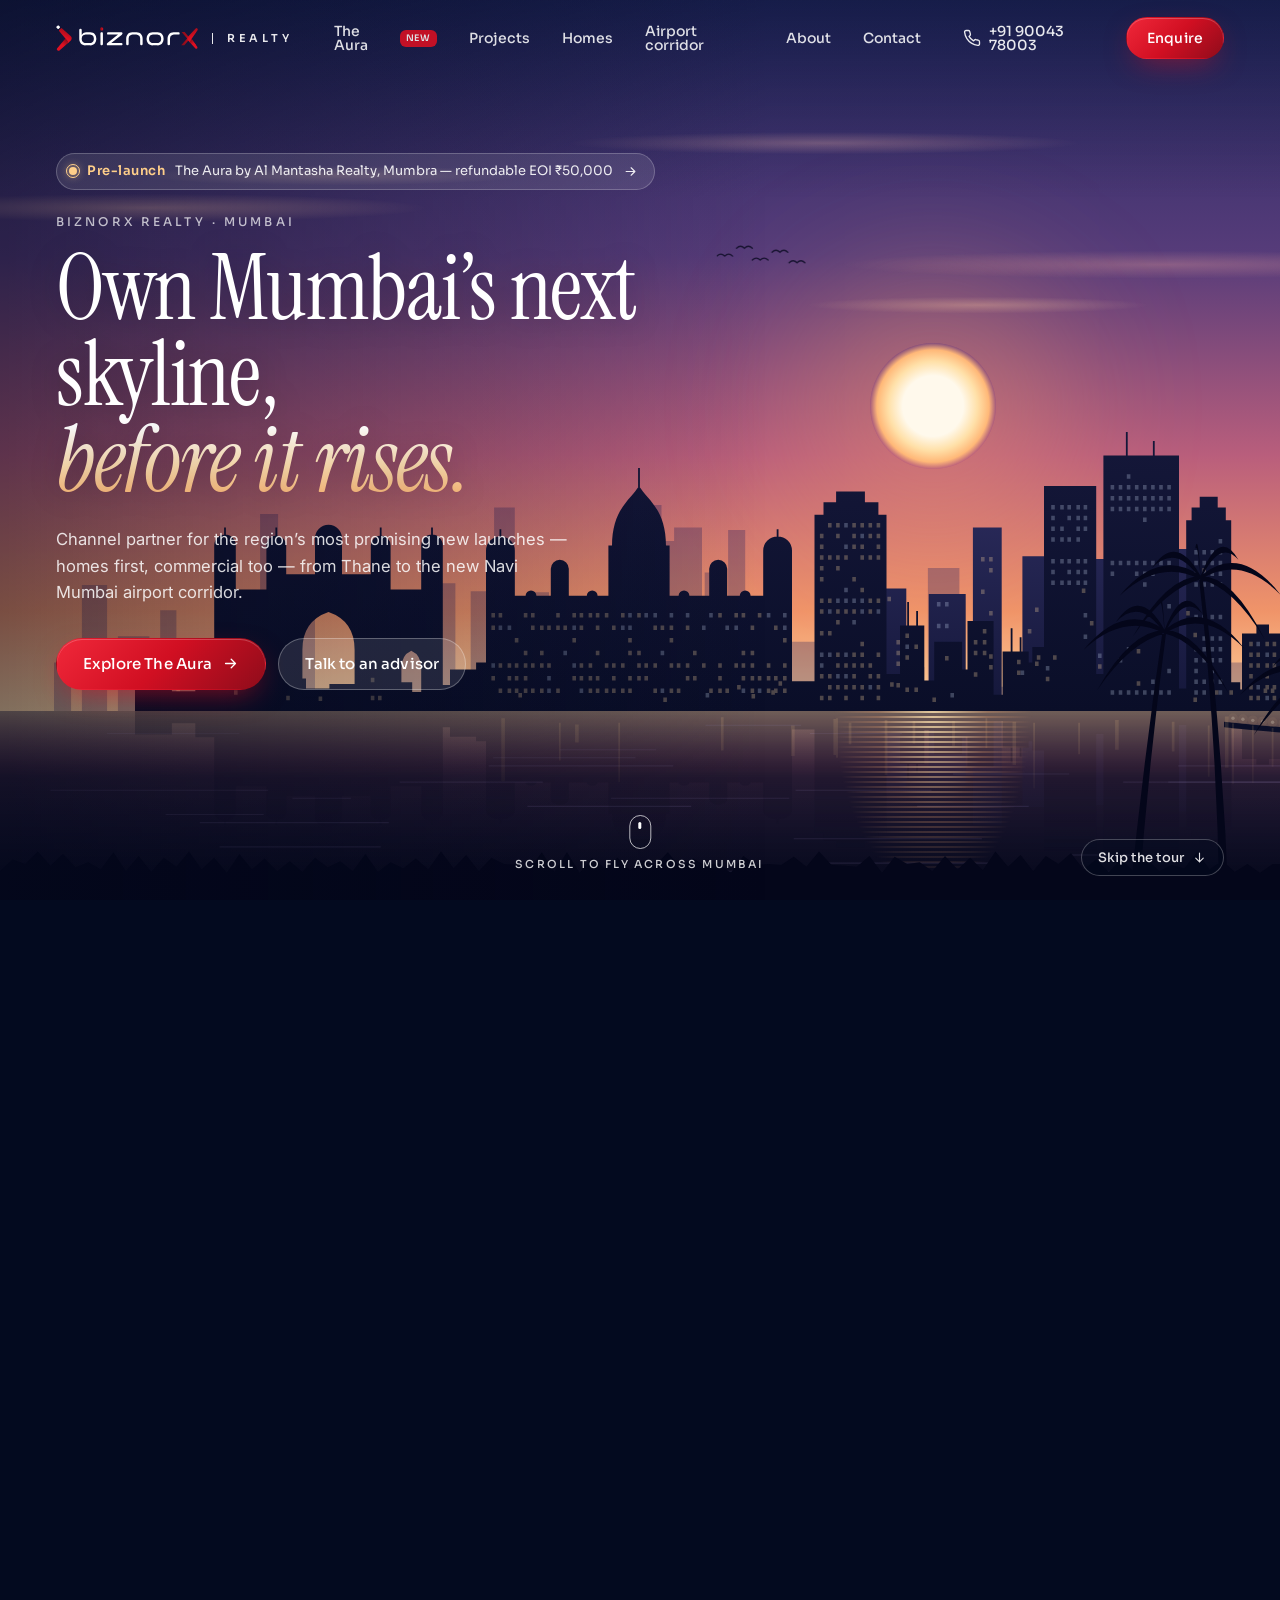
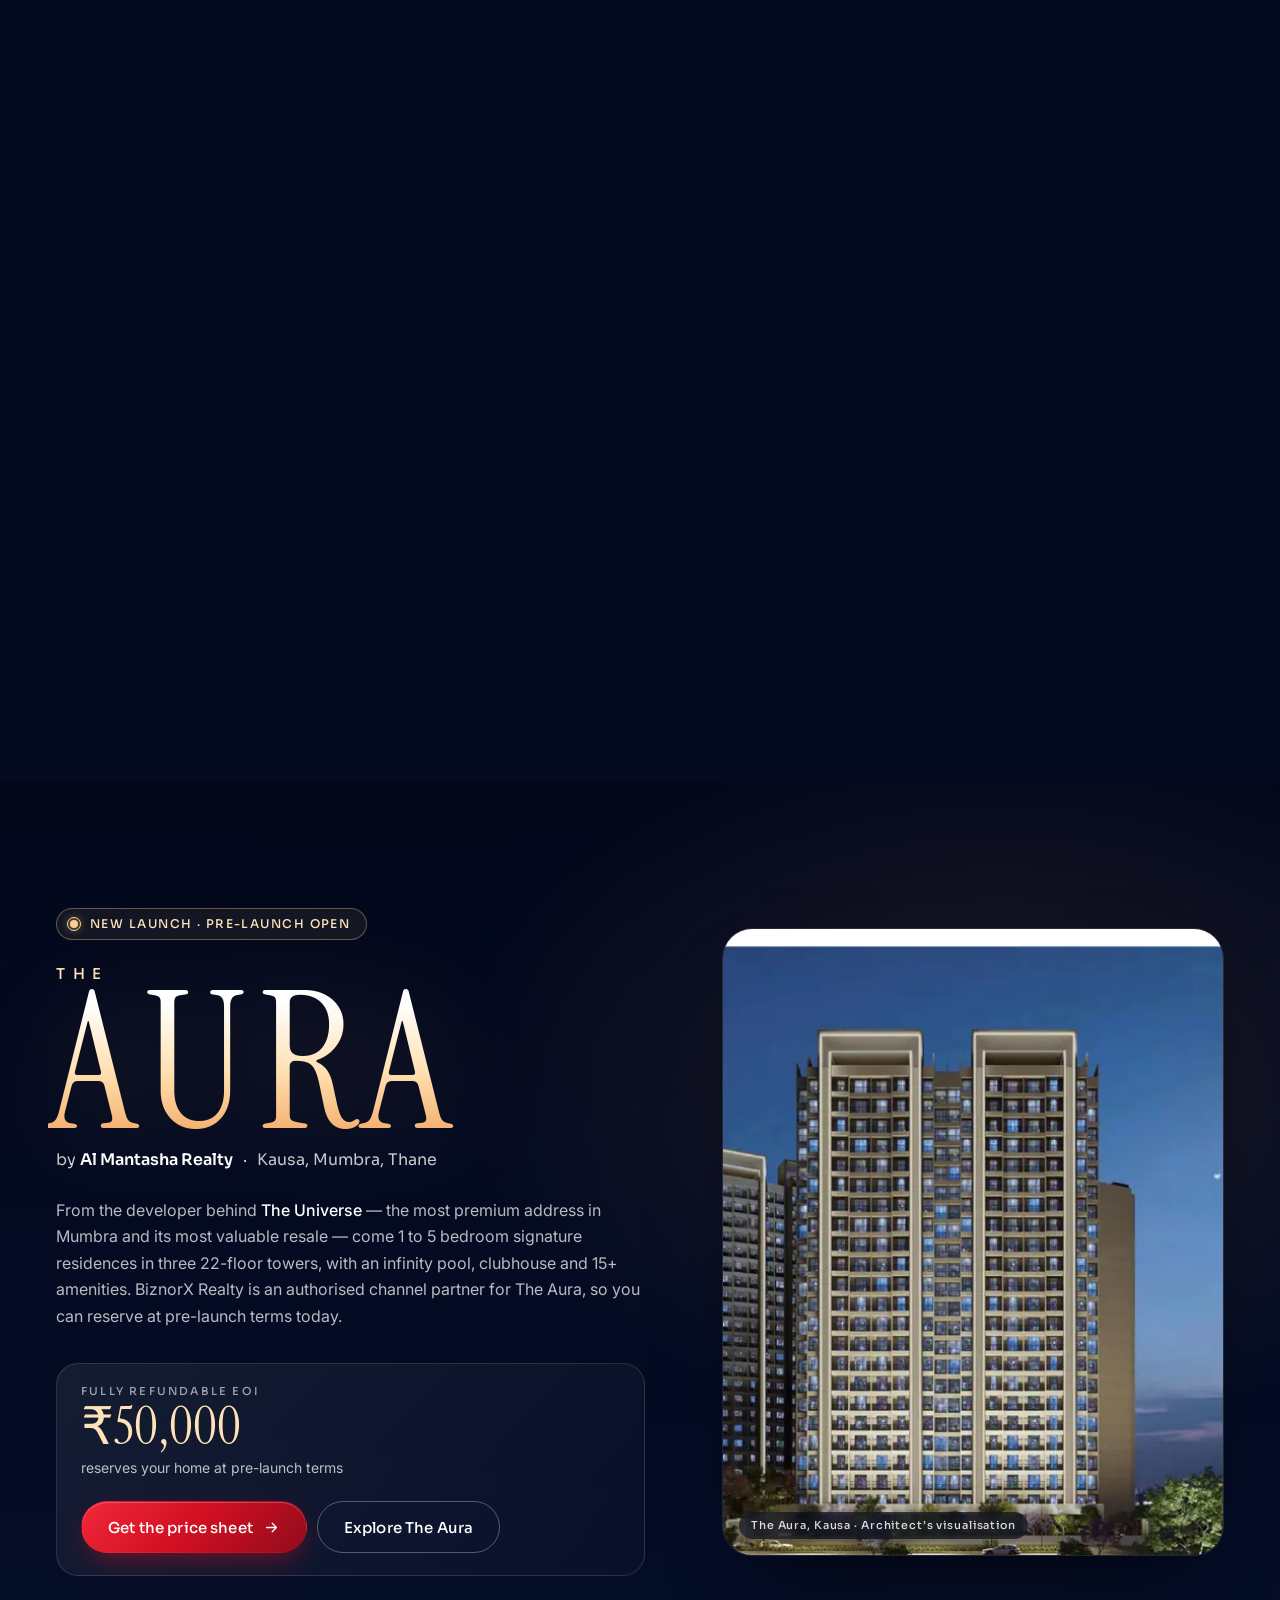
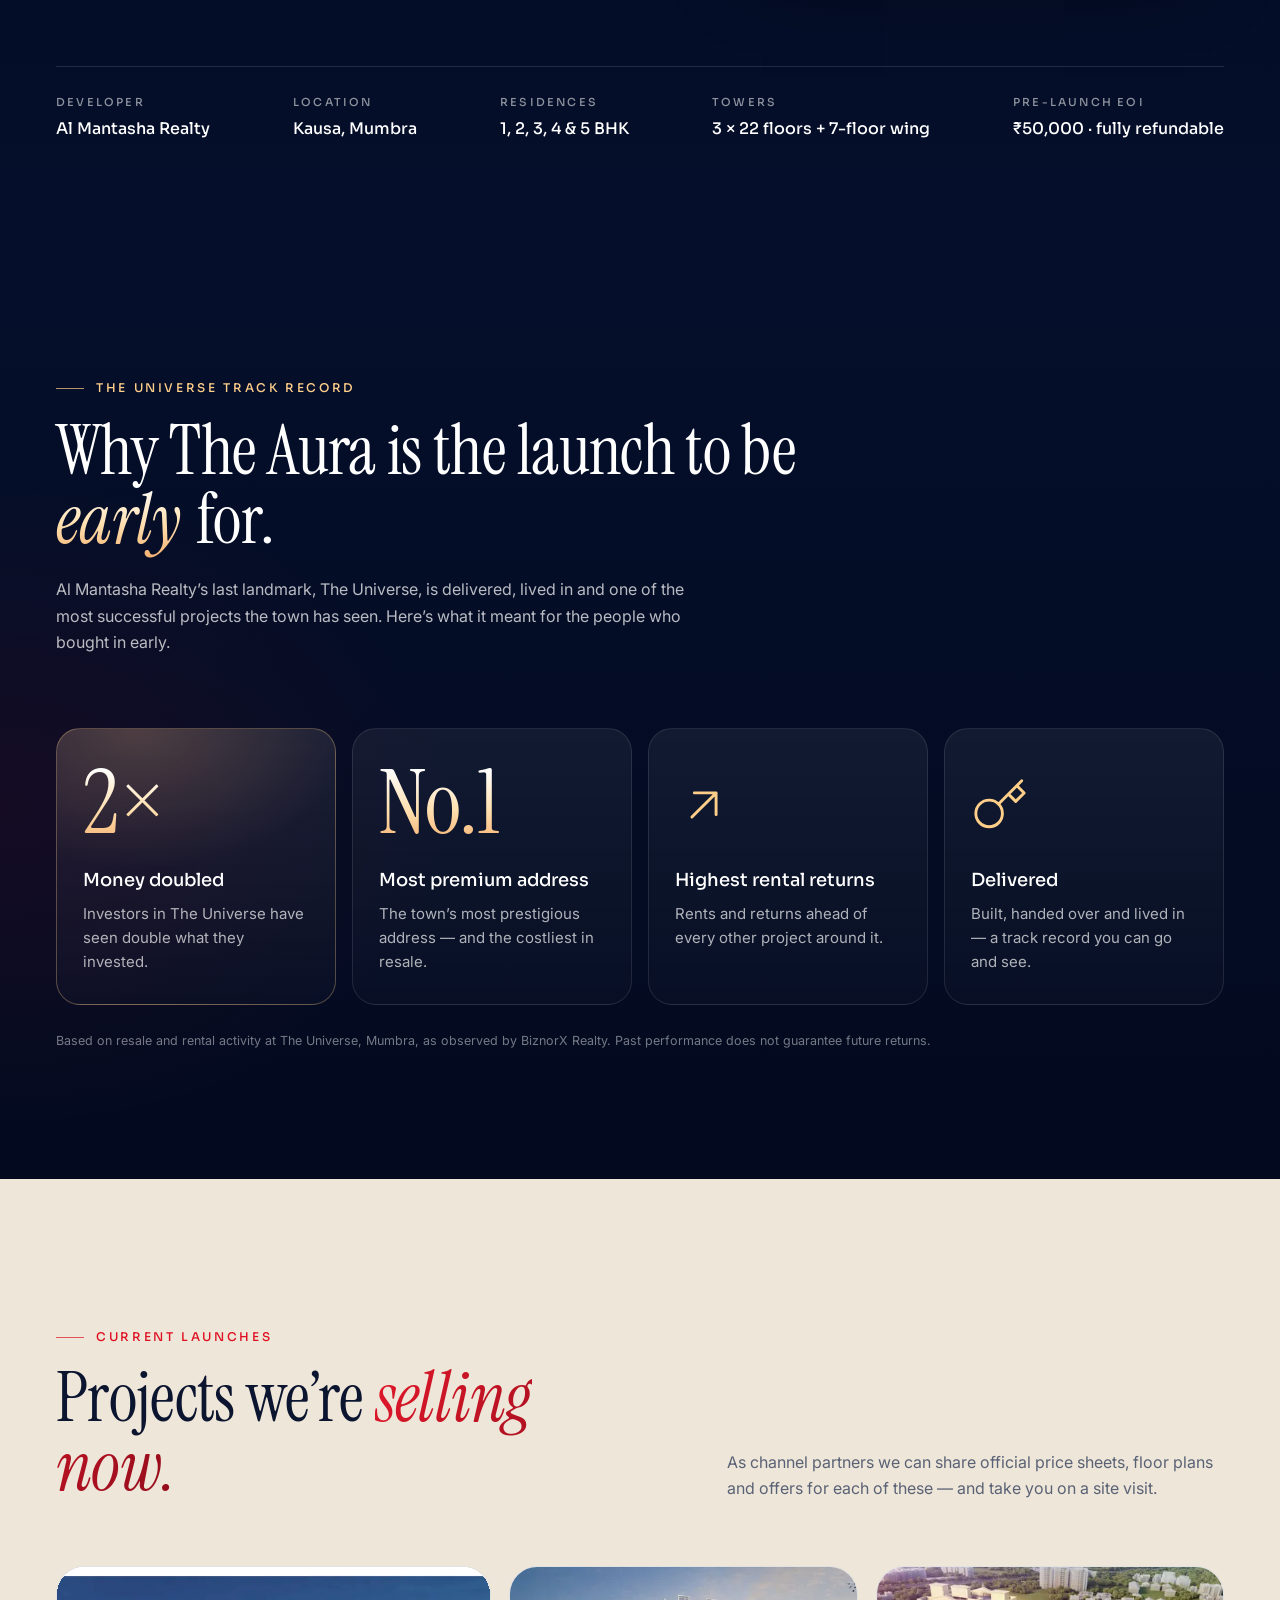
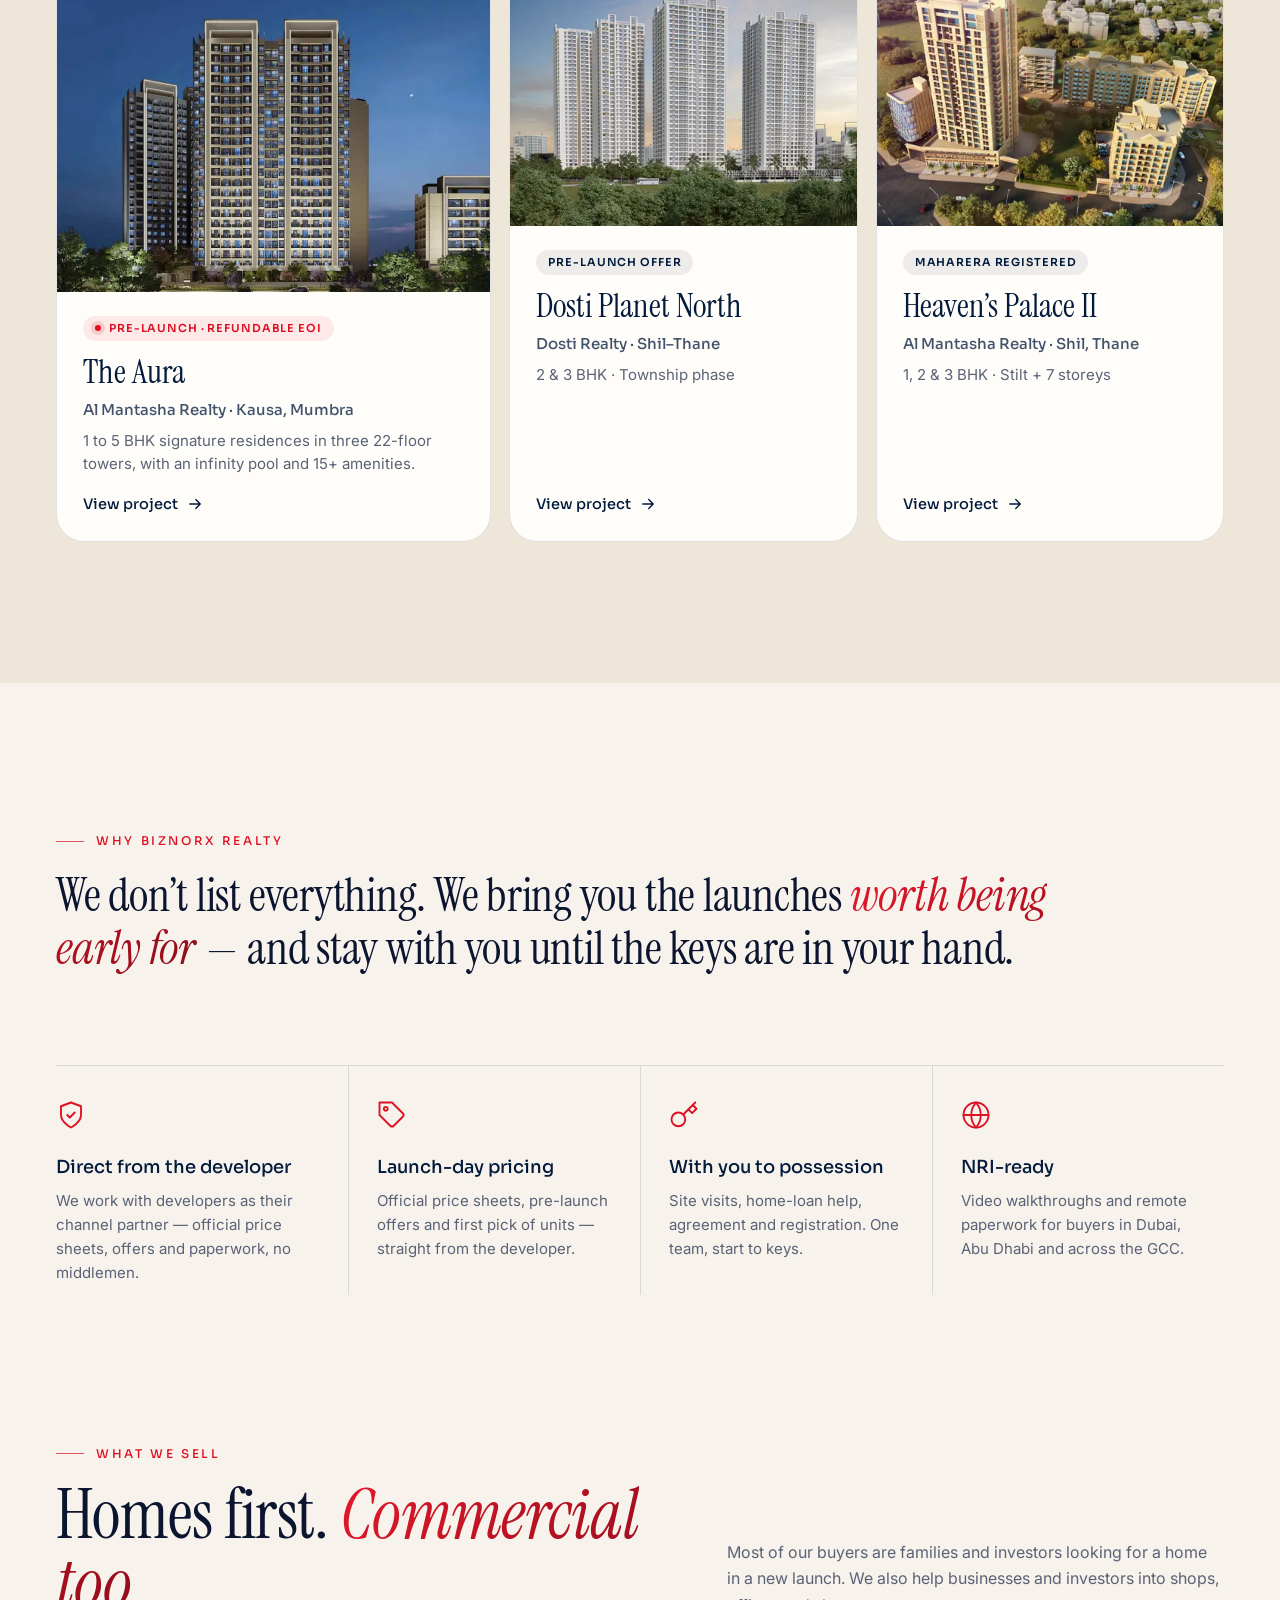
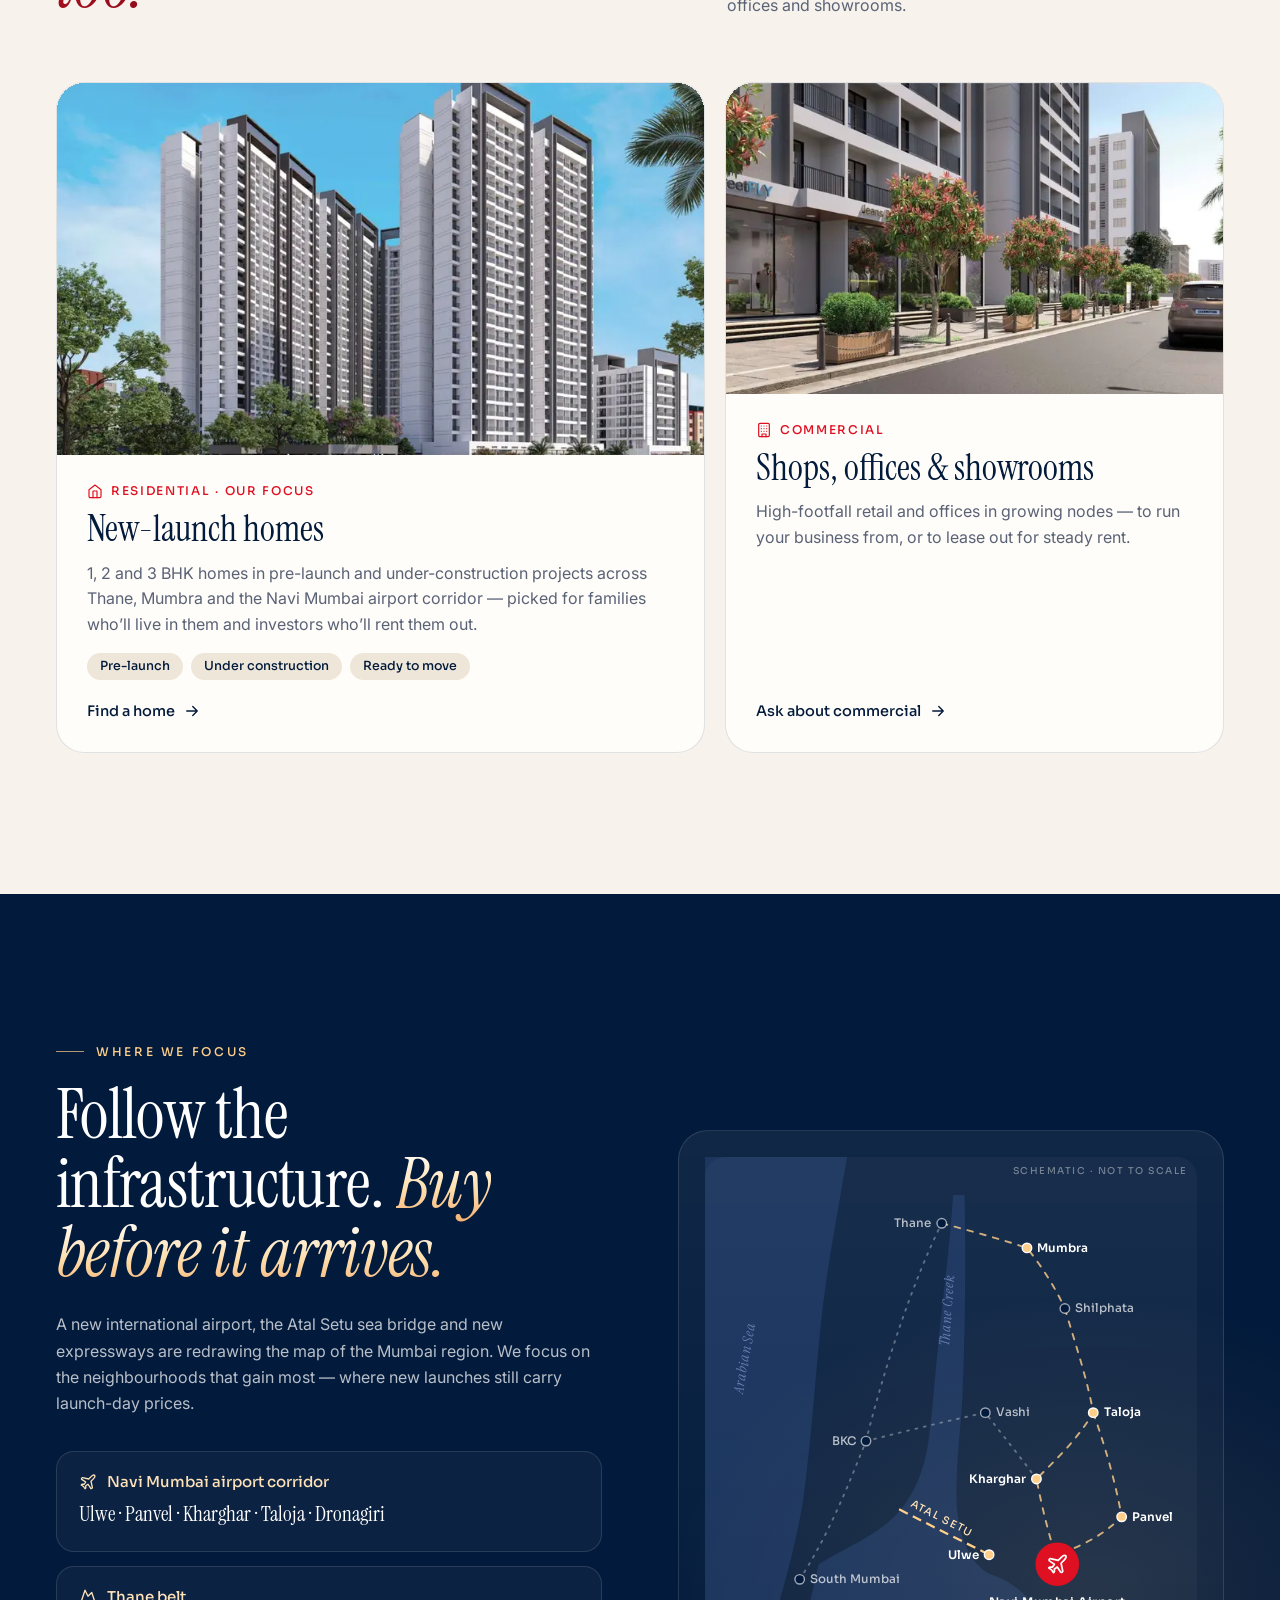
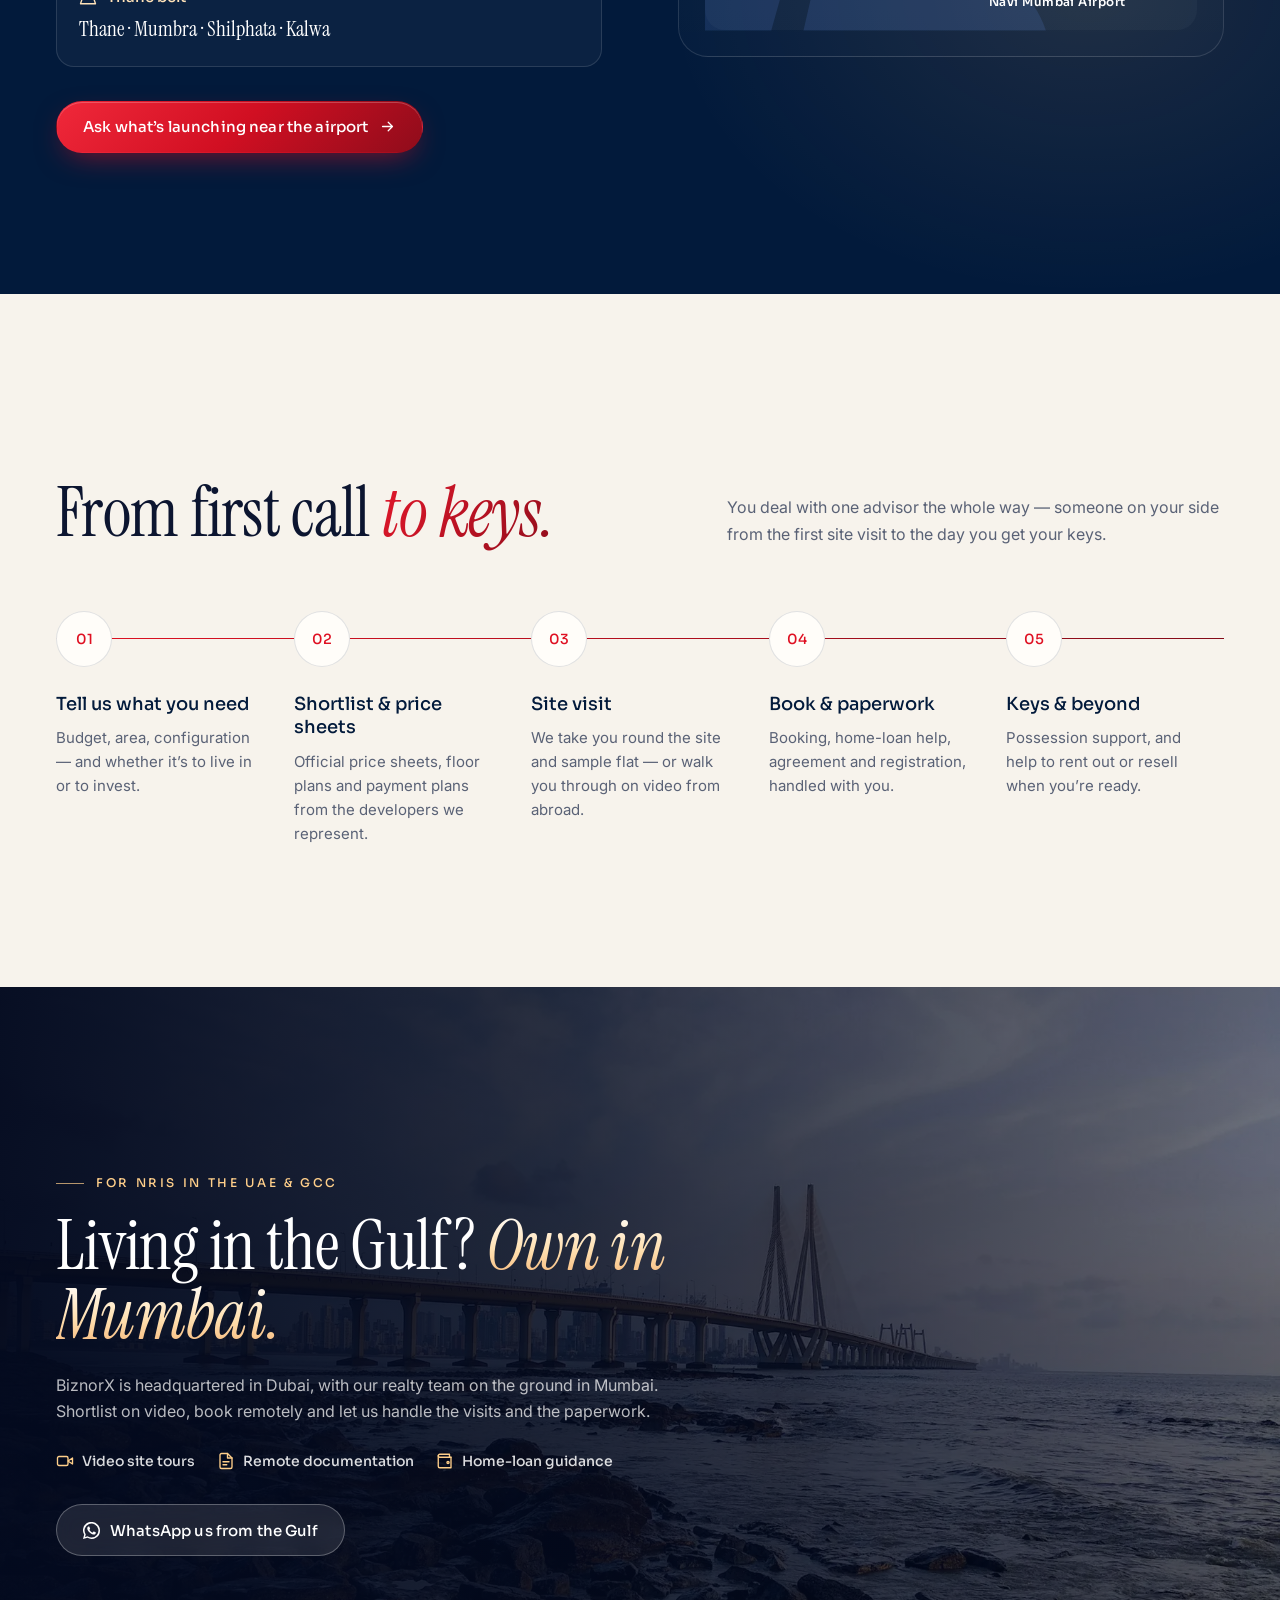
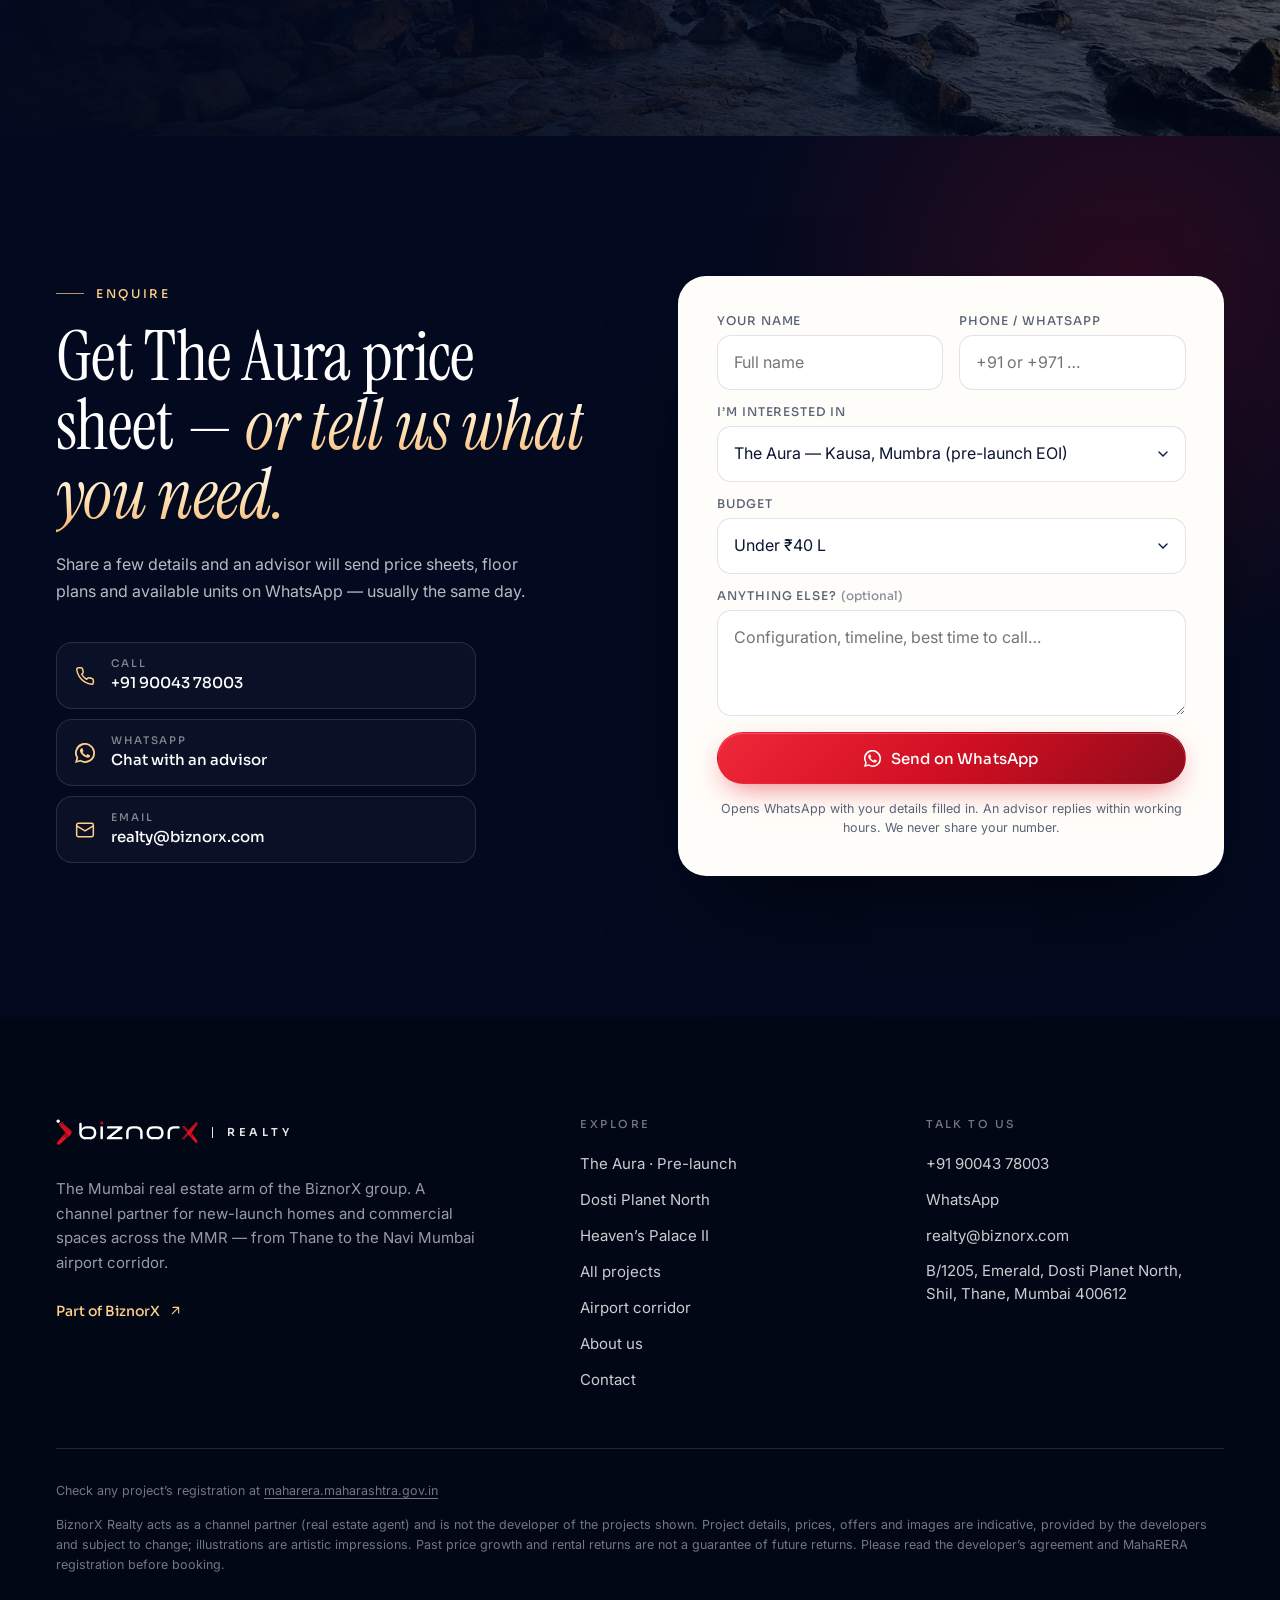
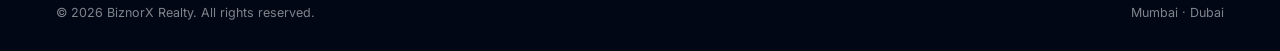
==== commit b4c133da: "Go live on biznorxrealty.com (indexable), The Universe name, VPS deploy scripts Co-Authored-By: Clau" ====
--- a/site/index.html
+++ b/site/index.html
@@ -5,7 +5,7 @@
 <meta name="viewport" content="width=device-width, initial-scale=1, viewport-fit=cover">
 <title>BiznorX Realty | New-Launch Homes in Mumbai, Thane & Navi Mumbai</title>
 <meta name="description" content="BiznorX Realty is a channel partner for new-launch homes and commercial property in Mumbai, Thane and the Navi Mumbai airport corridor. Now pre-launching: The Aura by Al Mantasha Realty, Kausa, Mumbra — fully refundable EOI of ₹50,000.">
-<meta name="robots" content="noindex,nofollow">
+<meta name="robots" content="index,follow">
 <link rel="canonical" href="https://biznorxrealty.com/">
 <meta name="theme-color" content="#030a1f">
 <meta property="og:type" content="website">
@@ -119,7 +119,7 @@
         <a class="btn btn-glass" href="#enquire">Talk to an advisor</a>
       </div>
     </div>
-    <div class="j-chapters" aria-live="polite"><div class="j-ch" data-ch="0"><span class="j-ch-n">01 <i></i> South Mumbai</span><h2>Where Mumbai’s most coveted addresses began.</h2><p>Sea-facing heritage, art-deco icons and the Queen’s Necklace — proof that in this city, the address is everything.</p></div><div class="j-ch" data-ch="1"><span class="j-ch-n">02 <i></i> Worli & the Sea Link</span><h2>A skyline that keeps going up.</h2><p>Supertall towers, and a sea bridge that pulled the suburbs closer. Every new link has lifted the land around it.</p></div><div class="j-ch" data-ch="2"><span class="j-ch-n">03 <i></i> Bandra to Thane</span><h2>Then the city grew north-east.</h2><p>Green hills, wider roads and new townships — Thane became where Mumbai’s families choose to live.</p></div><div class="j-ch" data-ch="3"><span class="j-ch-n">04 <i></i> Mumbra · The Aura</span><h2>The town’s most premium address launches next.</h2><p>The Aura by Al Mantasha Realty — from the developer behind Universal. Pre-launch now open with a fully refundable ₹50,000 EOI.</p><a class="j-ch-link" href="#aura">Explore The Aura <svg class="ic" viewBox="0 0 24 24" fill="none" stroke="currentColor" stroke-width="1.8" stroke-linecap="round" stroke-linejoin="round" aria-hidden="true"><path d="M5 12h14M13 6l6 6-6 6"/></svg></a></div><div class="j-ch" data-ch="4"><span class="j-ch-n">05 <i></i> Navi Mumbai Airport</span><h2>A new airport. A new decade of growth.</h2><p>The airport corridor is the region’s next big story — and new launches here are where early buyers win.</p></div></div>
+    <div class="j-chapters" aria-live="polite"><div class="j-ch" data-ch="0"><span class="j-ch-n">01 <i></i> South Mumbai</span><h2>Where Mumbai’s most coveted addresses began.</h2><p>Sea-facing heritage, art-deco icons and the Queen’s Necklace — proof that in this city, the address is everything.</p></div><div class="j-ch" data-ch="1"><span class="j-ch-n">02 <i></i> Worli & the Sea Link</span><h2>A skyline that keeps going up.</h2><p>Supertall towers, and a sea bridge that pulled the suburbs closer. Every new link has lifted the land around it.</p></div><div class="j-ch" data-ch="2"><span class="j-ch-n">03 <i></i> Bandra to Thane</span><h2>Then the city grew north-east.</h2><p>Green hills, wider roads and new townships — Thane became where Mumbai’s families choose to live.</p></div><div class="j-ch" data-ch="3"><span class="j-ch-n">04 <i></i> Mumbra · The Aura</span><h2>The town’s most premium address launches next.</h2><p>The Aura by Al Mantasha Realty — from the developer behind The Universe. Pre-launch now open with a fully refundable ₹50,000 EOI.</p><a class="j-ch-link" href="#aura">Explore The Aura <svg class="ic" viewBox="0 0 24 24" fill="none" stroke="currentColor" stroke-width="1.8" stroke-linecap="round" stroke-linejoin="round" aria-hidden="true"><path d="M5 12h14M13 6l6 6-6 6"/></svg></a></div><div class="j-ch" data-ch="4"><span class="j-ch-n">05 <i></i> Navi Mumbai Airport</span><h2>A new airport. A new decade of growth.</h2><p>The airport corridor is the region’s next big story — and new launches here are where early buyers win.</p></div></div>
     <div class="j-cue" data-cue><span class="j-mouse"><i></i></span>Scroll to fly across Mumbai</div>
     <div class="j-progress" data-progress><ol><li data-step="0"><span>South Mumbai</span></li><li data-step="1"><span>Sea Link</span></li><li data-step="2"><span>Thane</span></li><li data-step="3"><span>Mumbra</span></li><li data-step="4"><span>Airport</span></li></ol><div class="j-bar"><i data-bar></i></div></div>
     <a class="j-skip" href="#aura">Skip the tour <svg class="ic" viewBox="0 0 24 24" fill="none" stroke="currentColor" stroke-width="1.8" stroke-linecap="round" stroke-linejoin="round" aria-hidden="true"><path d="M12 5v14M6 13l6 6 6-6"/></svg></a>
@@ -132,7 +132,7 @@
       <p class="aura-the reveal">The</p>
       <h2 class="aura-word reveal" aria-label="The Aura">AURA</h2>
       <p class="as-by reveal">by <b>Al Mantasha Realty</b> <span>·</span> Kausa, Mumbra, Thane</p>
-      <p class="lead reveal">From the developer behind <b>Universal</b> — the most premium address in Mumbra and its most valuable resale — come 1 to 5 bedroom signature residences in three 22-floor towers, with an infinity pool, clubhouse and 15+ amenities. BiznorX Realty is an authorised channel partner for The Aura, so you can reserve at pre-launch terms today.</p>
+      <p class="lead reveal">From the developer behind <b>The Universe</b> — the most premium address in Mumbra and its most valuable resale — come 1 to 5 bedroom signature residences in three 22-floor towers, with an infinity pool, clubhouse and 15+ amenities. BiznorX Realty is an authorised channel partner for The Aura, so you can reserve at pre-launch terms today.</p>
       <div class="as-book reveal">
         <div class="as-price"><small>Fully refundable EOI</small><strong>₹50,000</strong><span>reserves your home at pre-launch terms</span></div>
         <div class="as-btns">
@@ -159,15 +159,15 @@
 <section class="proof" id="proof" data-theme="dark">
   <div class="wrap">
     <div class="proof-head">
-      <span class="eyebrow reveal">The Universal track record</span>
+      <span class="eyebrow reveal">The Universe track record</span>
       <h2 class="reveal">Why The Aura is the launch to be <em>early</em> for.</h2>
-      <p class="lead reveal">Al Mantasha Realty’s last landmark, Universal, is delivered, lived in and one of the most successful projects the town has seen. Here’s what it meant for the people who bought in early.</p>
+      <p class="lead reveal">Al Mantasha Realty’s last landmark, The Universe, is delivered, lived in and one of the most successful projects the town has seen. Here’s what it meant for the people who bought in early.</p>
     </div>
     <div class="proof-grid">
       <article class="pcard pcard-hero reveal">
         <span class="pnum"><b data-count="2">2</b>×</span>
         <h3>Money doubled</h3>
-        <p>Investors in Universal have seen double what they invested.</p>
+        <p>Investors in The Universe have seen double what they invested.</p>
       </article>
       <article class="pcard reveal">
         <span class="pnum">No.<b data-count="1">1</b></span>
@@ -185,7 +185,7 @@
         <p>Built, handed over and lived in — a track record you can go and see.</p>
       </article>
     </div>
-    <p class="proof-note reveal">Based on resale and rental activity at Universal, Mumbra, as observed by BiznorX Realty. Past performance does not guarantee future returns.</p>
+    <p class="proof-note reveal">Based on resale and rental activity at The Universe, Mumbra, as observed by BiznorX Realty. Past performance does not guarantee future returns.</p>
   </div>
 </section>
 <section class="launches" id="projects" data-theme="light">
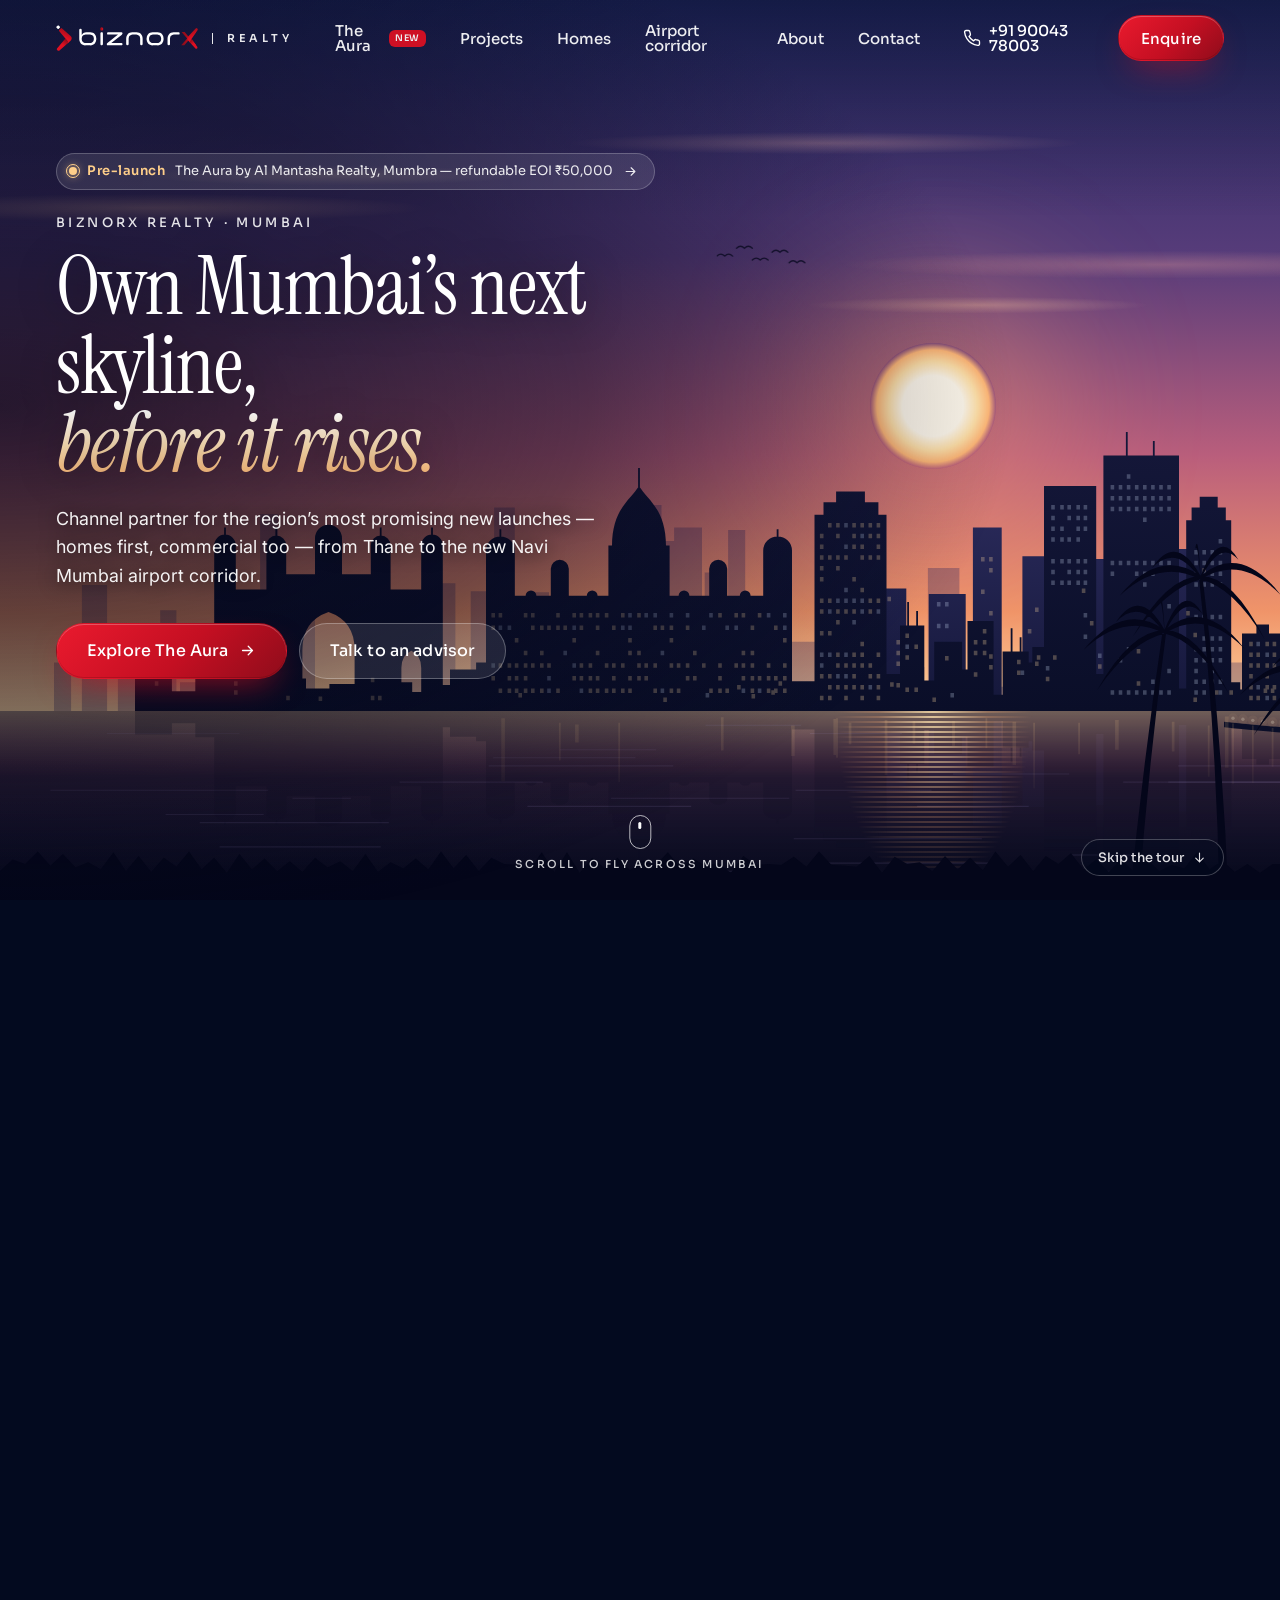
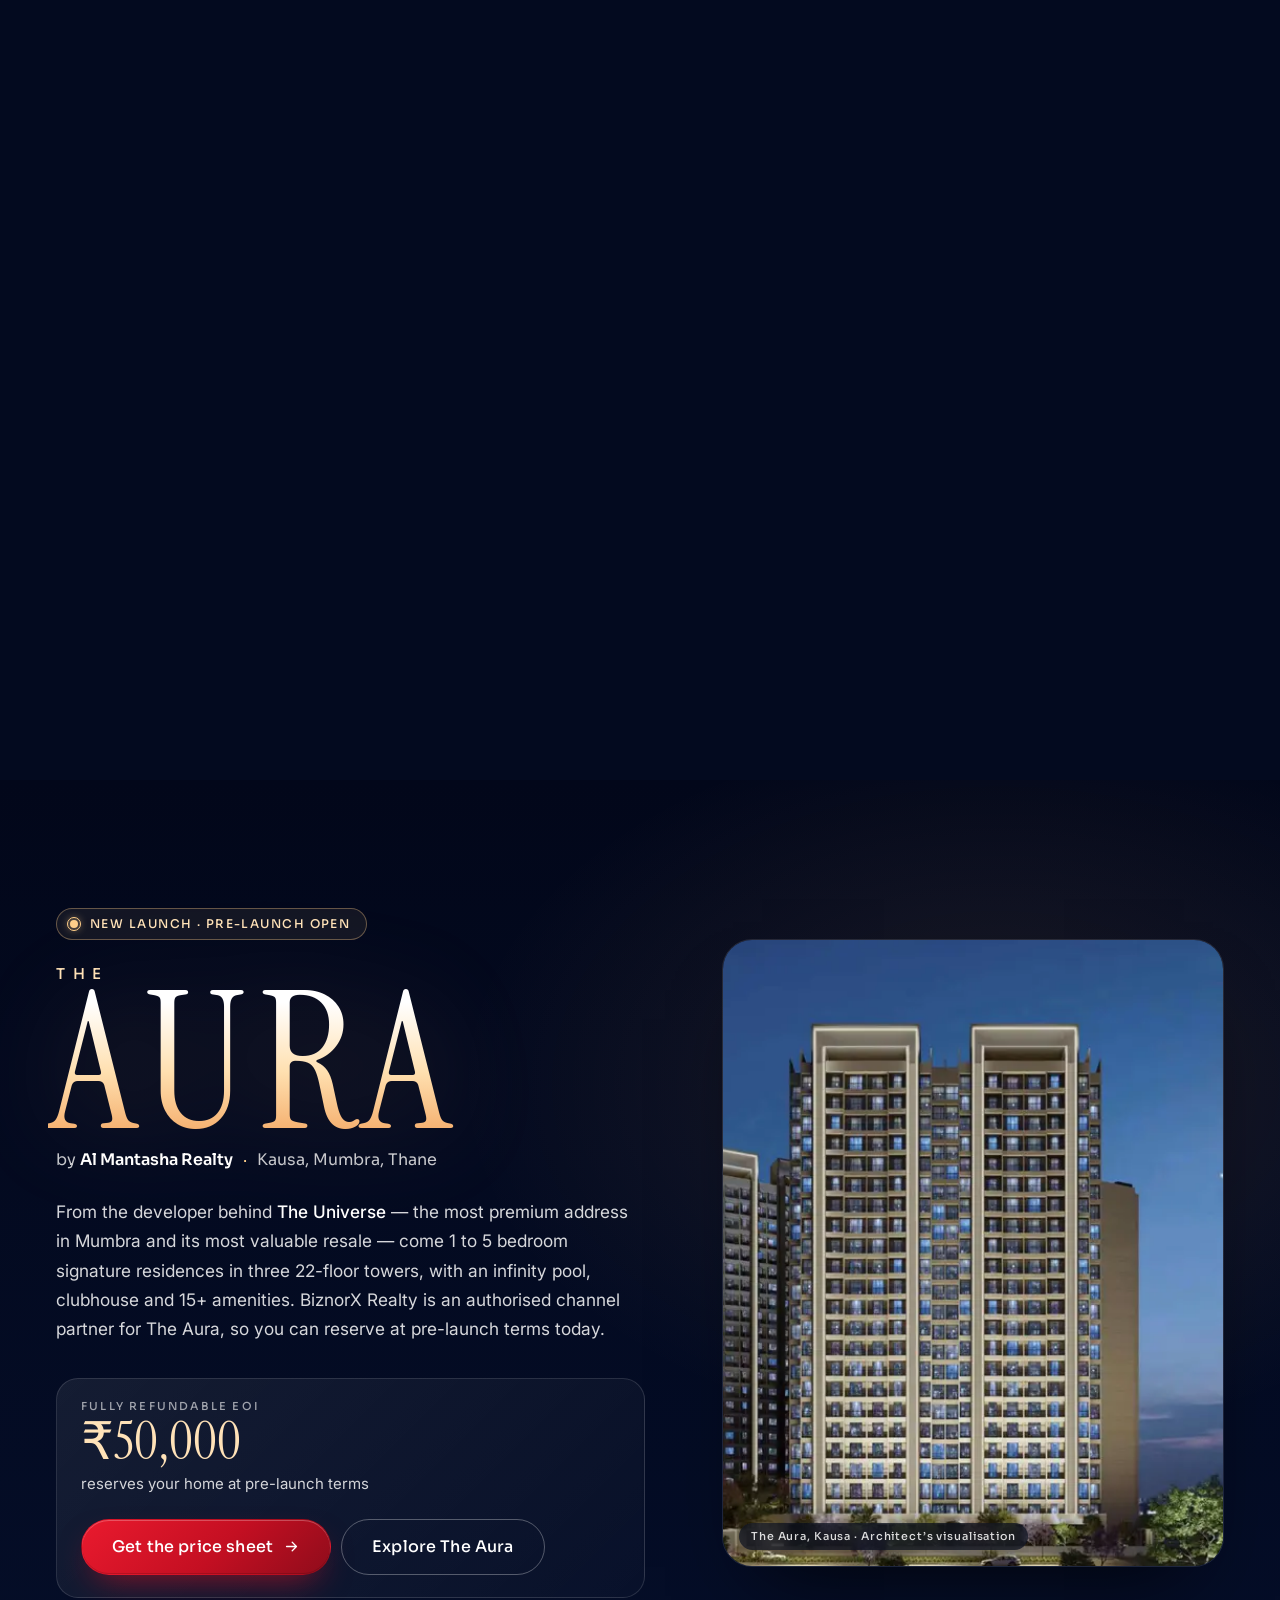
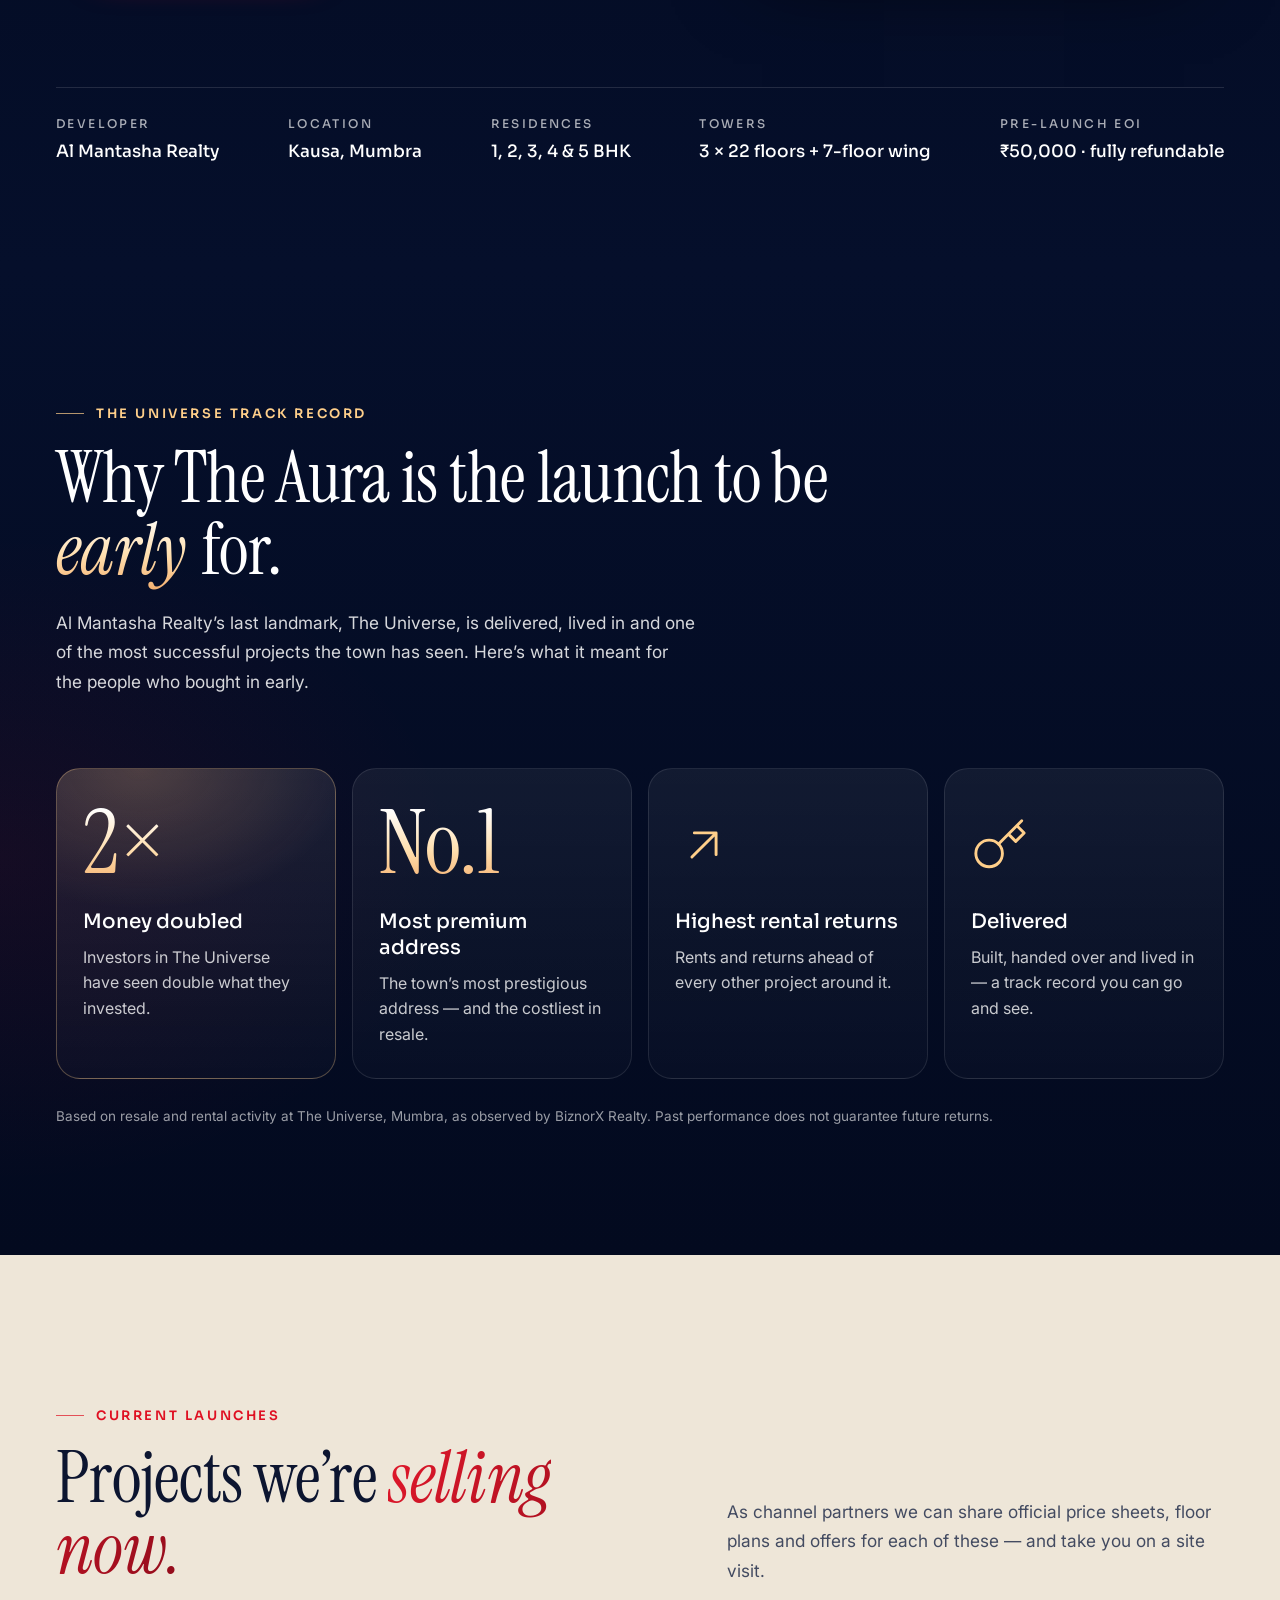
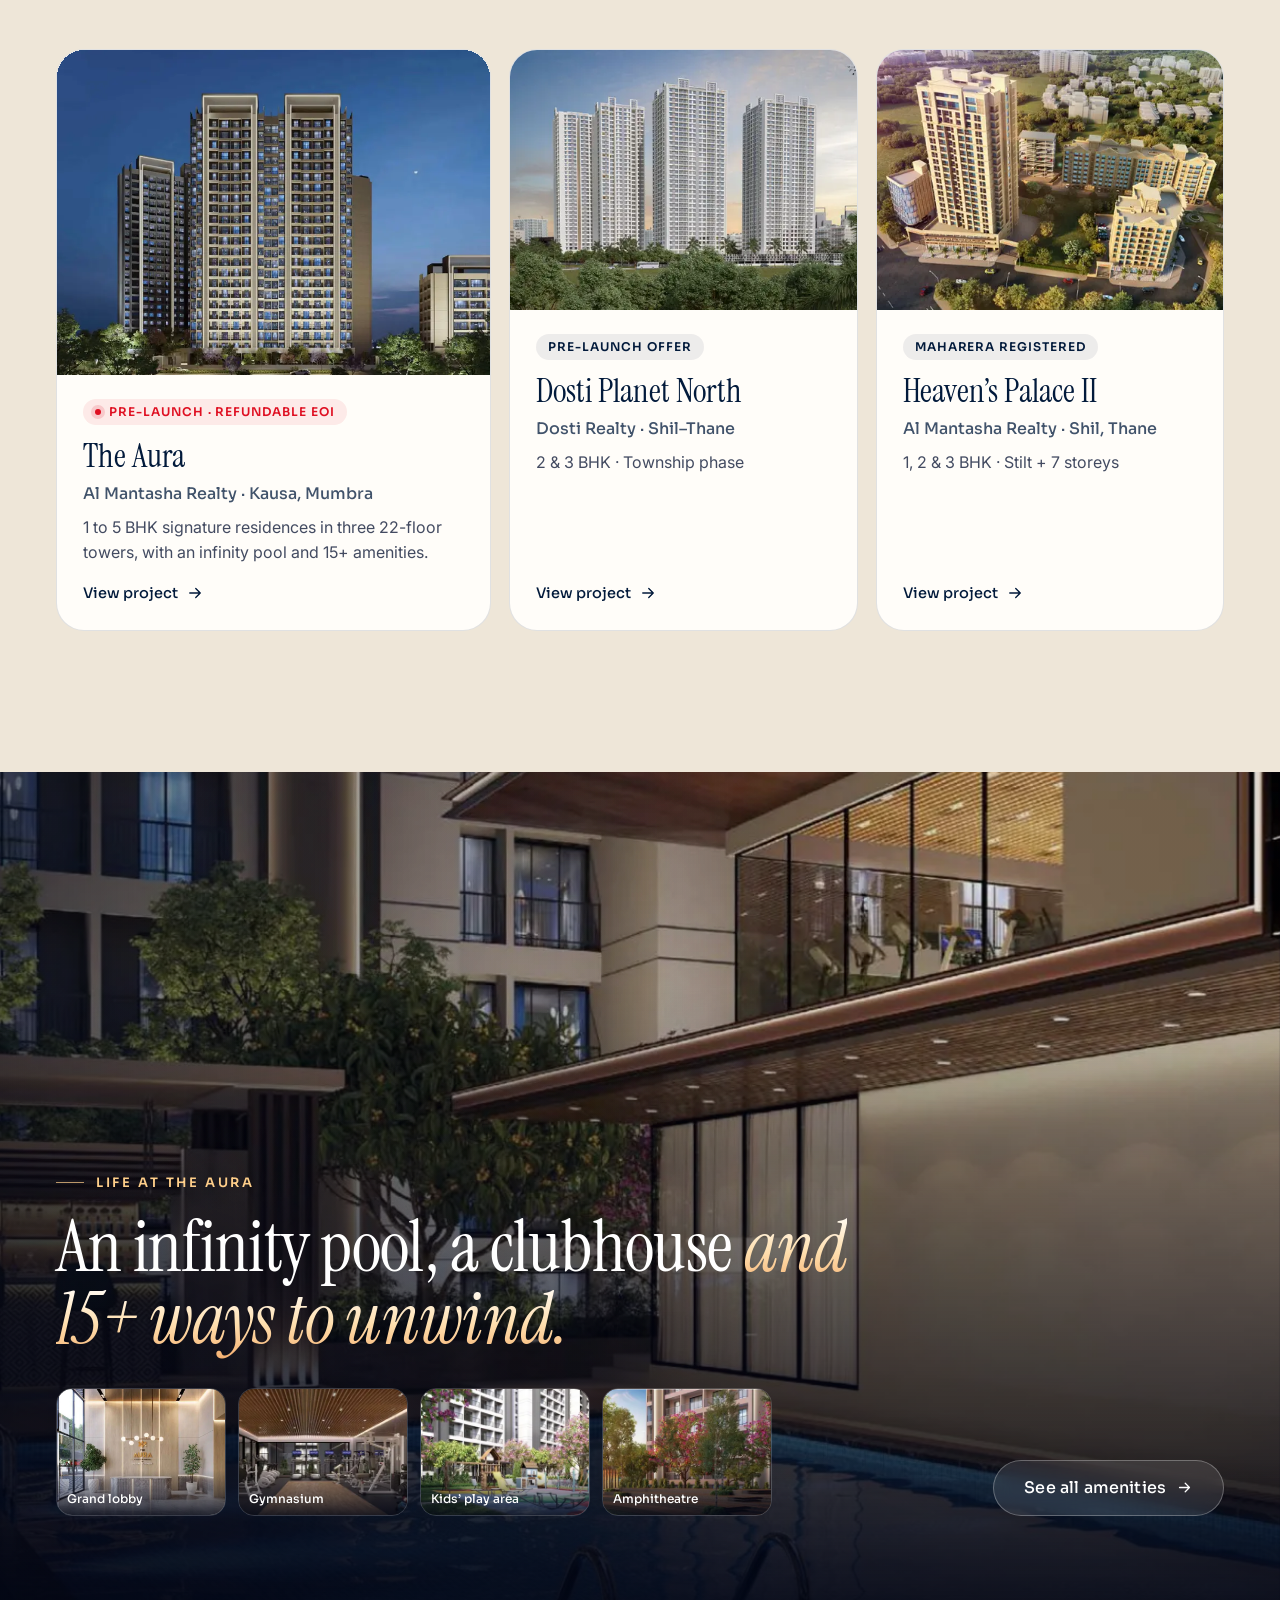
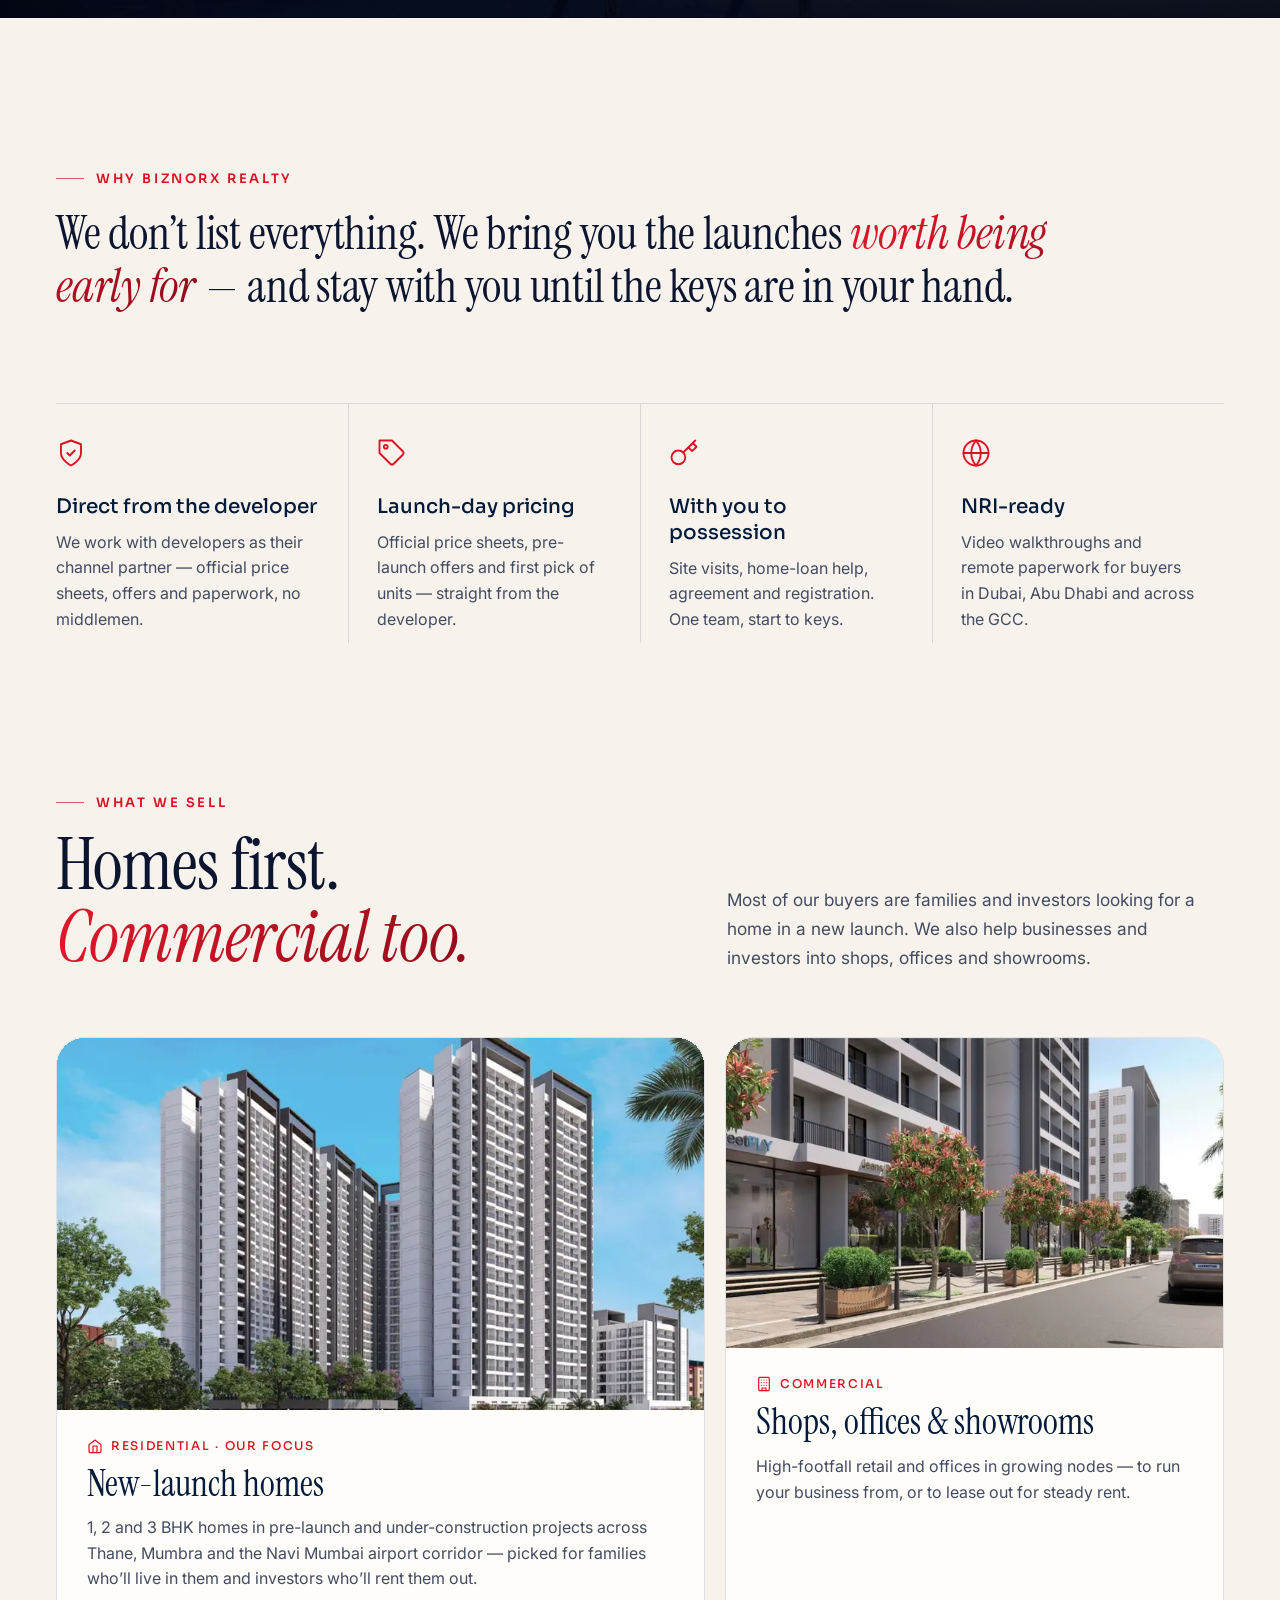
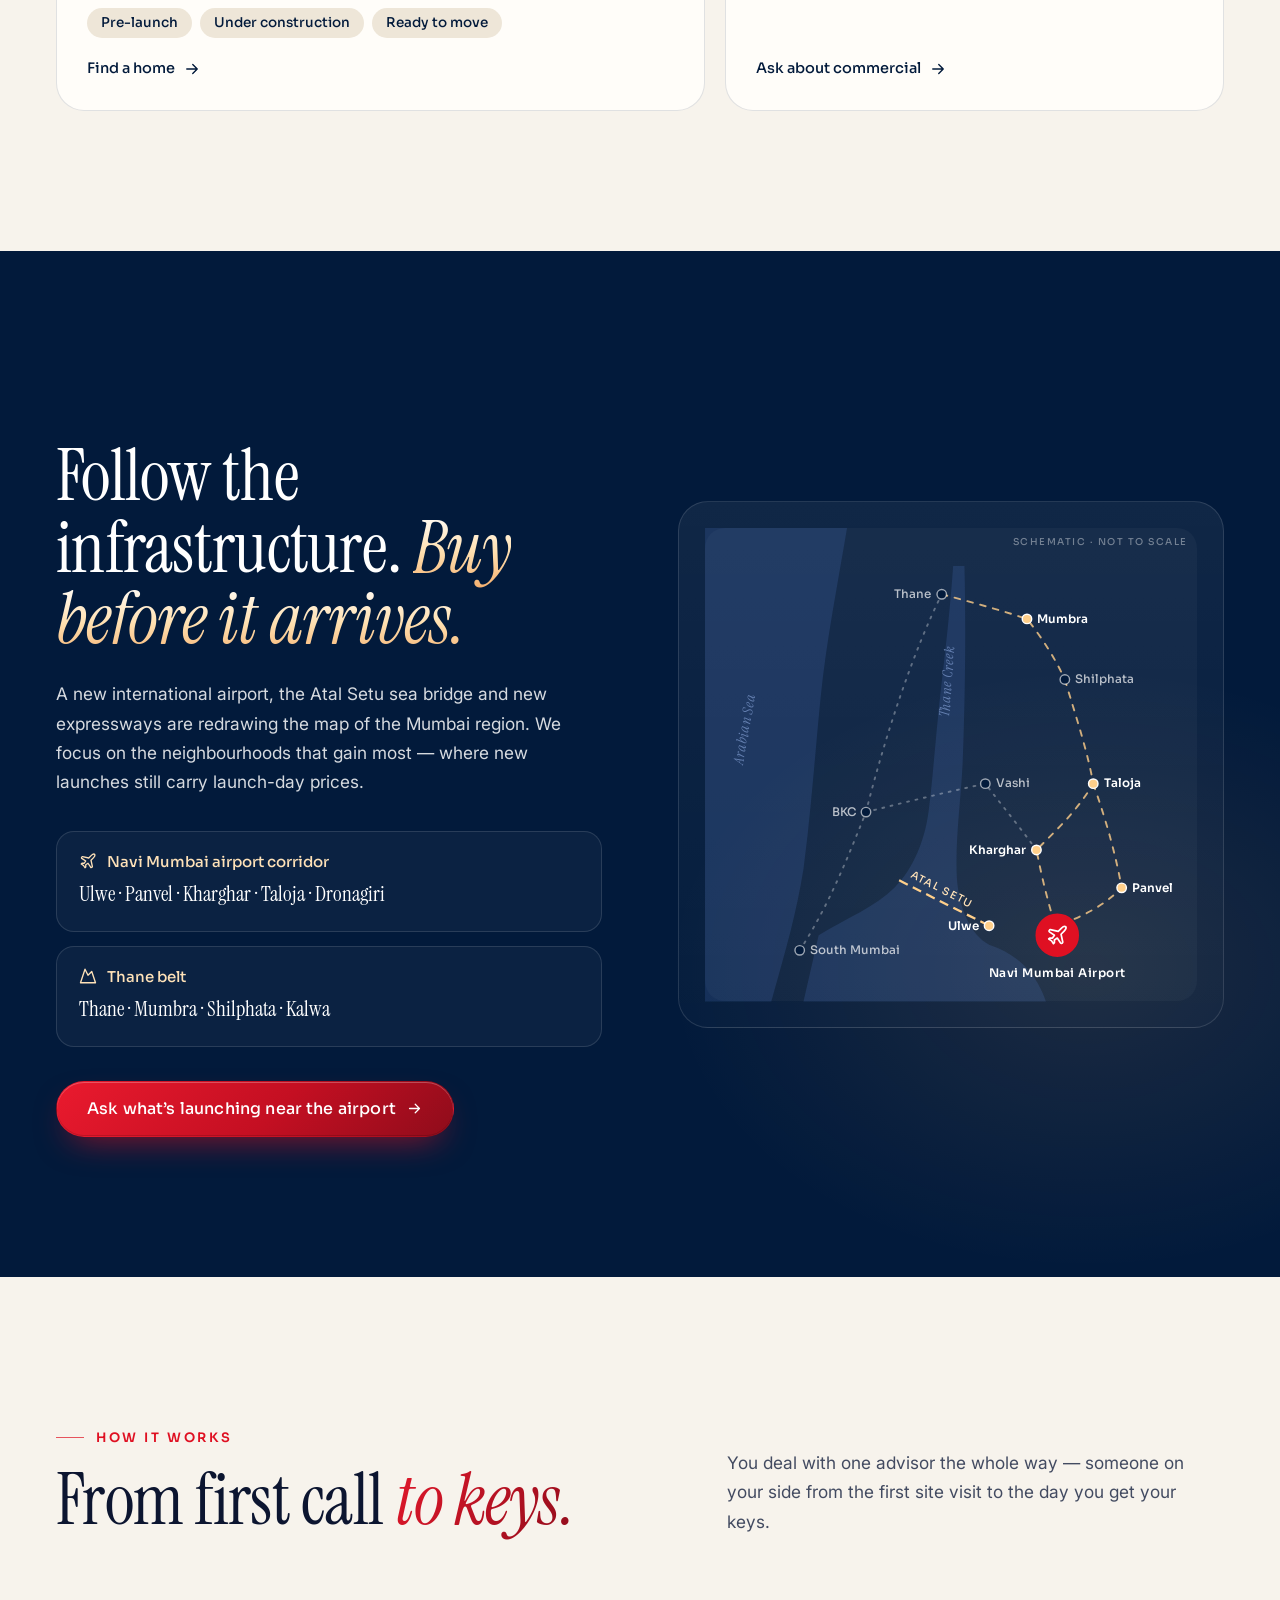
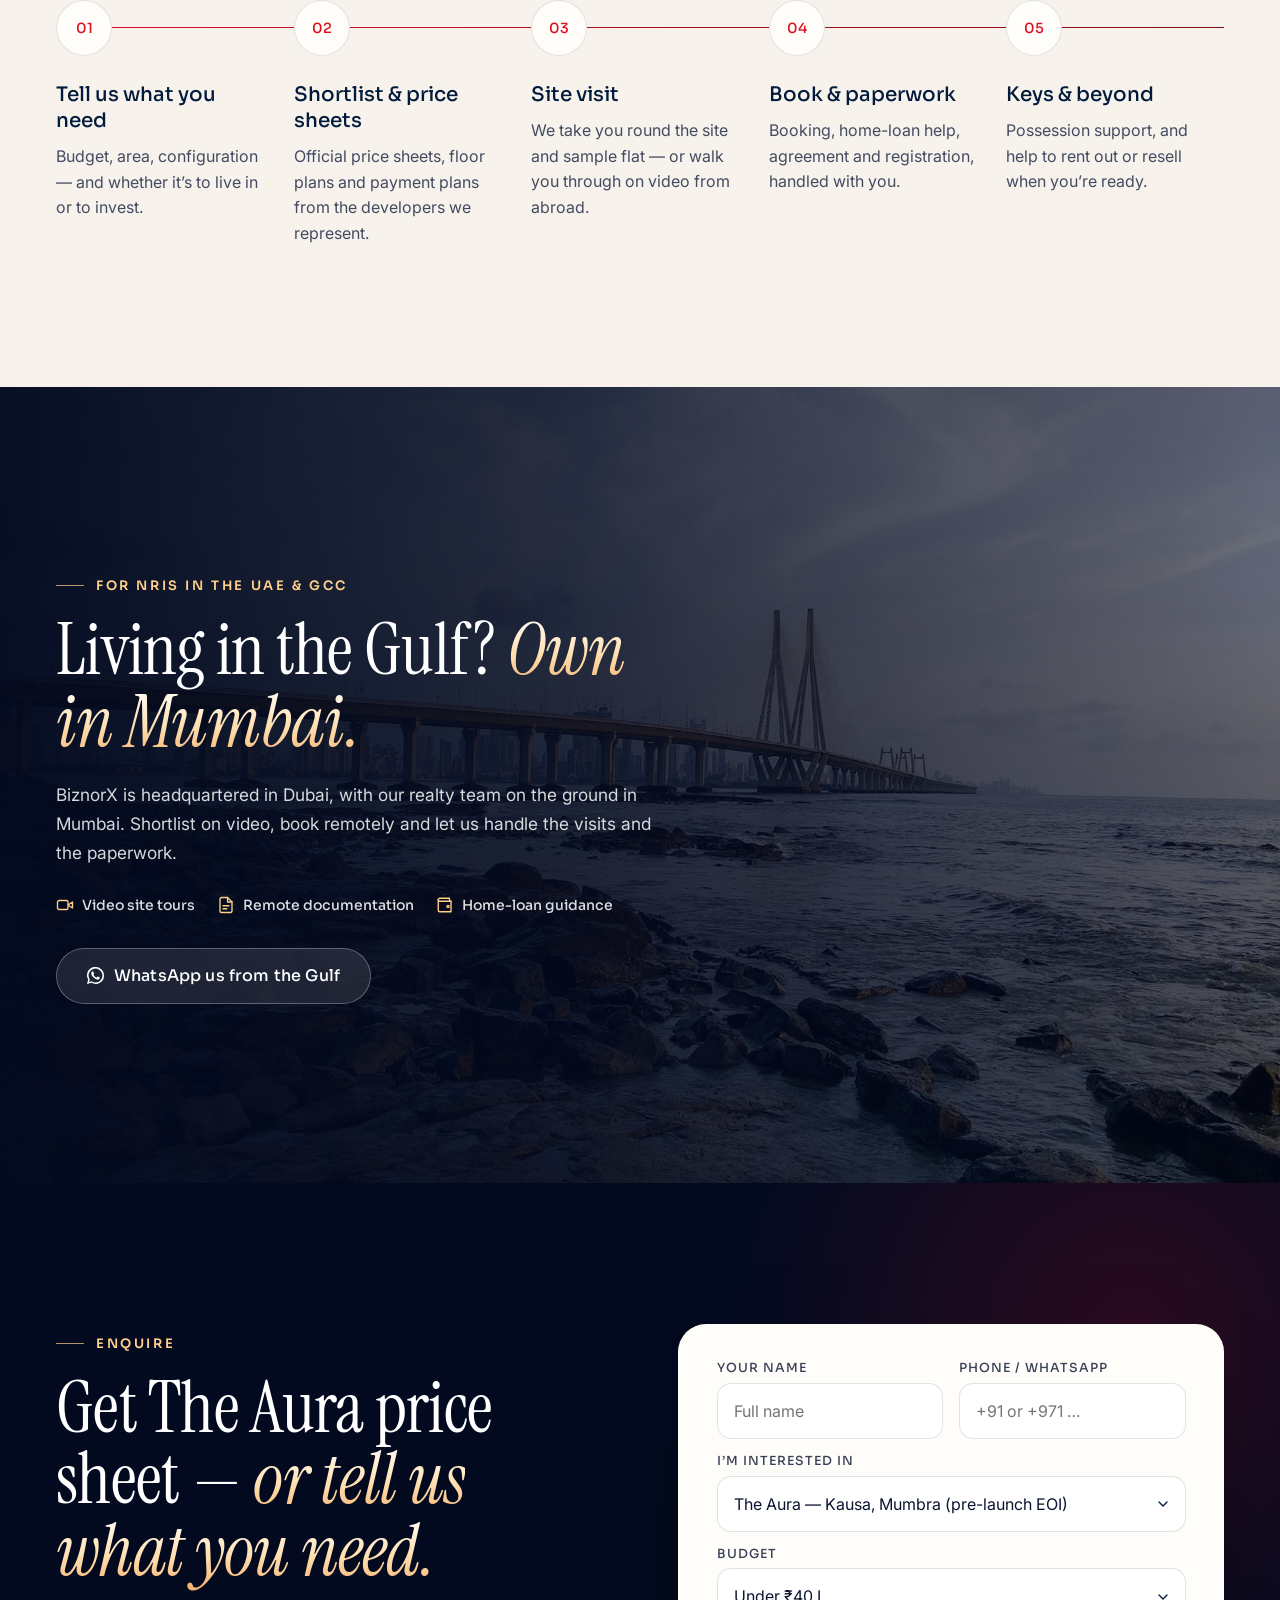
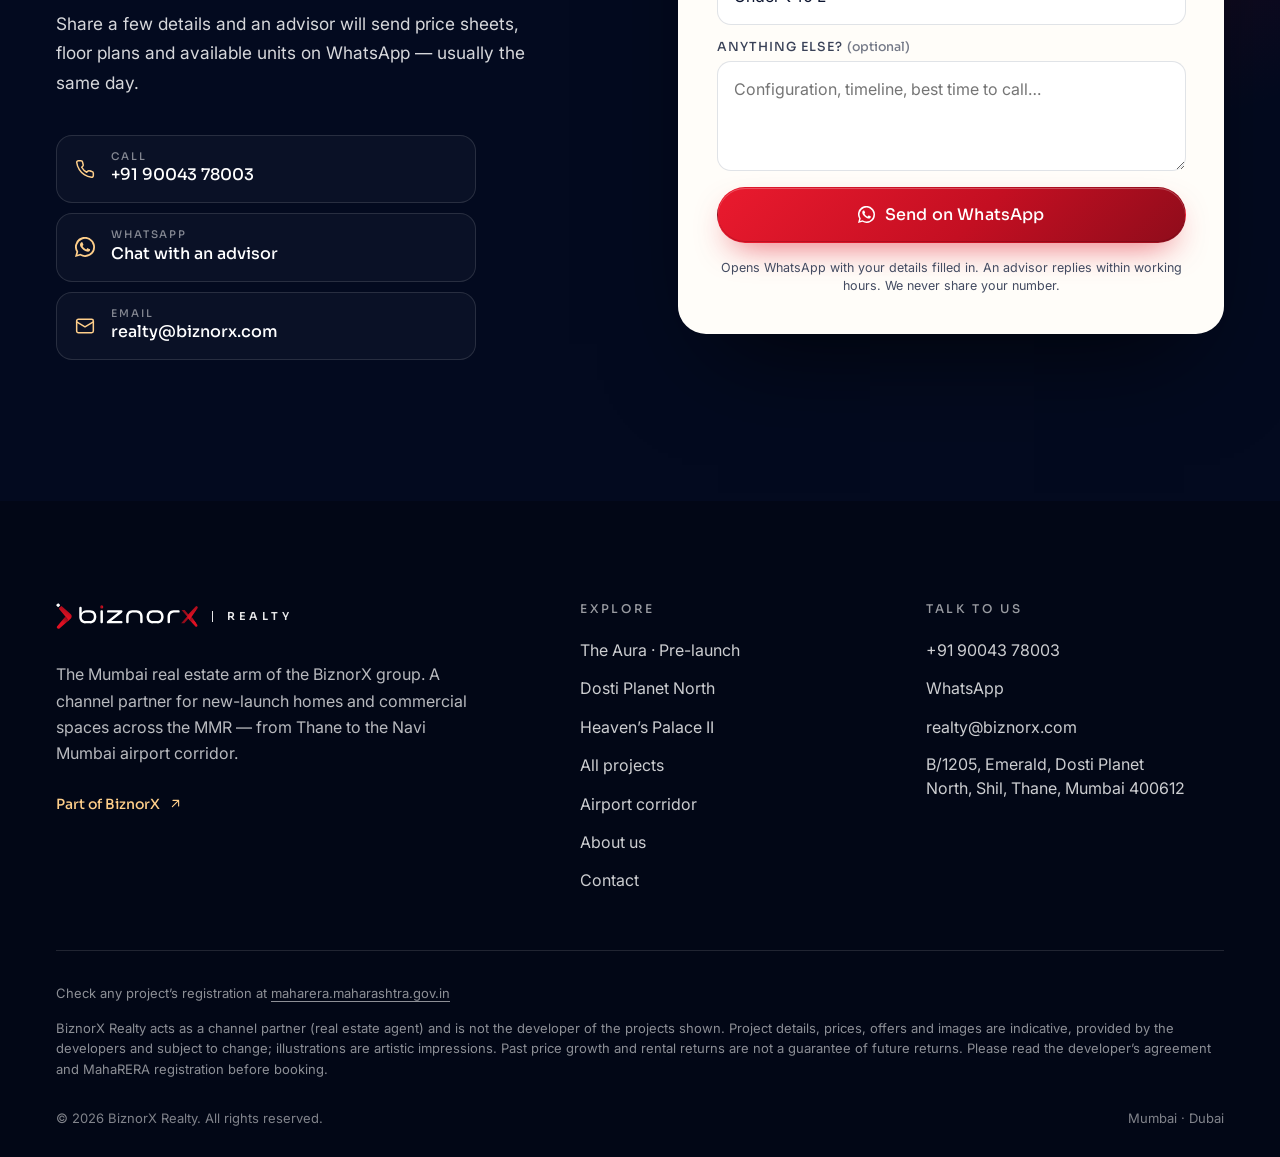
==== commit 069cfe6d: "Premium & legibility pass: larger, higher-contrast type, hero veil, Life at The Aura band, parallax," ====
--- a/site/index.html
+++ b/site/index.html
@@ -18,9 +18,10 @@
 <link rel="preconnect" href="https://fonts.googleapis.com">
 <link rel="preconnect" href="https://fonts.gstatic.com" crossorigin>
 <link href="https://fonts.googleapis.com/css2?family=Instrument+Serif:ital@0;1&family=Inter:wght@400;500;600&family=Sora:wght@400;500;600&display=swap" rel="stylesheet">
-<link rel="stylesheet" href="assets/css/style.css?v=cb18f82b">
+<link rel="stylesheet" href="assets/css/style.css?v=d21da0c6">
 <script>document.documentElement.classList.add('js')</script>
-<script type="application/ld+json">{"@context":"https://schema.org","@type":"RealEstateAgent","name":"BiznorX Realty","url":"https://biznorxrealty.com","telephone":"+919004378003","email":"realty@biznorx.com","areaServed":["Mumbai","Thane","Navi Mumbai"],"address":{"@type":"PostalAddress","streetAddress":"B/1205, Emerald, Dosti Planet North, Shil","addressLocality":"Thane","postalCode":"400612","addressRegion":"Maharashtra","addressCountry":"IN"},"parentOrganization":{"@type":"Organization","name":"BiznorX","url":"https://biznorx.com"}}</script>
+<script type="application/ld+json">{"@context":"https://schema.org","@type":"RealEstateAgent","name":"BiznorX Realty","url":"https://biznorxrealty.com","telephone":"+919004378003","email":"realty@biznorx.com","areaServed":["Mumbai","Thane","Navi Mumbai"],"address":{"@type":"PostalAddress","streetAddress":"B/1205, Emerald, Dosti Planet North, Shil","addressLocality":"Thane","postalCode":"400612","addressRegion":"Maharashtra","addressCountry":"IN"},"logo":"https://biznorxrealty.com/assets/brand/logo.svg","image":"https://biznorxrealty.com/assets/img/og.jpg","parentOrganization":{"@type":"Organization","name":"BiznorX","url":"https://biznorx.com"}}</script>
+
 </head>
 <body class="pg-home">
 <a class="skip-link" href="#main">Skip to content</a>
@@ -224,6 +225,22 @@
     </a></div>
   </div>
 </section>
+<section class="life" data-theme="dark">
+  <img class="life-bg" data-parallax src="assets/img/aura/pool-wide.webp" srcset="assets/img/aura/pool-wide-sm.webp 900w, assets/img/aura/pool-wide.webp 1800w" sizes="100vw" alt="Infinity pool with cafeteria at The Aura — architect’s visualisation" loading="lazy">
+  <div class="wrap life-inner">
+    <span class="eyebrow reveal">Life at The Aura</span>
+    <h2 class="reveal">An infinity pool, a clubhouse <em>and 15+ ways to unwind.</em></h2>
+    <div class="life-row">
+      <div class="life-strip reveal">
+        <figure><img src="assets/img/aura/lobby-sm.webp" alt="" loading="lazy"><figcaption>Grand lobby</figcaption></figure>
+        <figure><img src="assets/img/aura/gym-sm.webp" alt="" loading="lazy"><figcaption>Gymnasium</figcaption></figure>
+        <figure><img src="assets/img/aura/kids-sm.webp" alt="" loading="lazy"><figcaption>Kids’ play area</figcaption></figure>
+        <figure><img src="assets/img/aura/amphi-sm.webp" alt="" loading="lazy"><figcaption>Amphitheatre</figcaption></figure>
+      </div>
+      <a class="btn btn-glass reveal" href="aura/#amenities">See all amenities <svg class="ic" viewBox="0 0 24 24" fill="none" stroke="currentColor" stroke-width="1.8" stroke-linecap="round" stroke-linejoin="round" aria-hidden="true"><path d="M5 12h14M13 6l6 6-6 6"/></svg></a>
+    </div>
+  </div>
+</section>
 <section class="why" id="why" data-theme="light">
   <div class="wrap">
     <span class="eyebrow reveal">Why BiznorX Realty</span>
@@ -399,6 +416,6 @@
   <a class="mbar-main" href="#enquire">Reserve The Aura</a>
 </div>
 <a class="wa-float" href="https://wa.me/919004378003?text=Hi%20BiznorX%20Realty%2C%20I%20would%20like%20to%20know%20more." target="_blank" rel="noopener" aria-label="Chat on WhatsApp"><svg class="ic" viewBox="0 0 24 24" fill="currentColor" aria-hidden="true"><path d="M17.5 14.4c-.3-.1-1.8-.9-2-1-.3-.1-.5-.1-.7.1-.2.3-.8 1-.9 1.2-.2.2-.3.2-.6.1-.3-.1-1.3-.5-2.4-1.5-.9-.8-1.5-1.8-1.7-2.1-.2-.3 0-.5.1-.6l.4-.5c.2-.2.2-.3.3-.5.1-.2 0-.4 0-.5l-.9-2.2c-.2-.6-.5-.5-.7-.5h-.6c-.2 0-.5.1-.8.4-.3.3-1 1-1 2.5s1.1 2.9 1.2 3.1c.1.2 2.1 3.2 5.1 4.5.7.3 1.3.5 1.7.6.7.2 1.4.2 1.9.1.6-.1 1.8-.7 2-1.4.2-.7.2-1.3.2-1.4-.1-.1-.3-.2-.6-.3zM12 21.8c-1.8 0-3.5-.5-5-1.4l-.4-.2-3.7 1 1-3.6-.2-.4A9.8 9.8 0 1 1 12 21.8zm8.4-18.2A11.8 11.8 0 0 0 1.7 17.8L0 24l6.3-1.7A11.8 11.8 0 0 0 24 12c0-3.2-1.2-6.1-3.6-8.4z"/></svg></a>
-<script src="assets/js/main.js?v=cb18f82b" defer></script>
+<script src="assets/js/main.js?v=d21da0c6" defer></script>
 </body>
 </html>
--- a/site/assets/css/style.css
+++ b/site/assets/css/style.css
@@ -611,6 +611,60 @@
 .js .reveal.in { opacity: 1; transform: none; }
 .js .img-wipe { clip-path: inset(0 0 100% 0); transition: clip-path 1.3s var(--ease) .1s; }
 .js .in .img-wipe, .js .img-wipe.in { clip-path: inset(0 0 0 0); }
+
+/* ------------------------------------------------ legibility & premium pass */
+:root { --muted: #434b61; }
+body { font-size: 17px; line-height: 1.65; }
+.eyebrow { font-size: 13px; font-weight: 600; letter-spacing: .2em; }
+h2 { font-size: clamp(42px, 5.6vw, 88px); }
+.lead { font-size: clamp(17px, 1.35vw, 20px); line-height: 1.7; }
+[data-theme="dark"] .lead { color: rgba(255, 255, 255, .84); }
+.btn { --bh: 56px; padding: 0 30px; font-size: 16px; }
+.btn-sm { --bh: 46px; padding: 0 22px; font-size: 15px; }
+.btn-red { background: linear-gradient(135deg, #ea1a2e 0%, #c40f22 55%, #8f0c1b 100%); box-shadow: 0 14px 34px -14px rgba(223, 16, 34, .75), inset 0 1px 0 rgba(255, 255, 255, .25), inset 0 -1px 0 rgba(0, 0, 0, .15); }
+.btn-ghost, .btn-glass { border-width: 1.5px; }
+.nav a { font-size: 15px; opacity: .92; padding: 10px 15px; }
+.hdr-phone { font-size: 15px; opacity: 1; }
+/* hero copy sits on a darker veil so it reads over the skyline */
+.j-shade { background: radial-gradient(120% 90% at 0% 45%, rgba(3, 6, 24, .78) 0%, rgba(3, 6, 24, .5) 38%, rgba(3, 6, 24, 0) 66%), linear-gradient(180deg, rgba(3, 8, 28, .4) 0%, rgba(3, 8, 28, 0) 24%); }
+.j-intro h1 { font-size: clamp(48px, 6.4vw, 100px); text-shadow: 0 4px 40px rgba(3, 6, 24, .45); }
+.j-sub { font-size: clamp(17px, 1.4vw, 20px); max-width: 560px; color: rgba(255, 255, 255, .94); text-shadow: 0 1px 18px rgba(3, 6, 24, .9); }
+.j-kicker { font-size: 13px; color: rgba(255, 255, 255, .88); }
+.j-label { font-size: 12px; letter-spacing: .18em; color: #fff; }
+.j-progress li { font-size: 12px; color: rgba(255, 255, 255, .6); }
+.j-ch h2 { text-shadow: 0 2px 30px rgba(3, 8, 28, .8); }
+.j-ch p { font-size: 18px; color: rgba(255, 255, 255, .92); text-shadow: 0 1px 16px rgba(3, 8, 28, .95); }
+.as-price span { font-size: 15px; color: rgba(255, 255, 255, .82); }
+.facts dt { font-size: 12px; color: rgba(255, 255, 255, .66); }
+.facts dd { font-size: 17px; }
+.facts-light dt { color: var(--muted); }
+.pcard h3, .pillar h3, .step h3 { font-size: 20px; }
+.pcard p { font-size: 16px; color: rgba(255, 255, 255, .78); }
+.pillar p, .step p, .vsteps p, .loc-points p, .lc-body p, .ocard p { font-size: 16px; }
+.doc p, .res p, .conn li, .pd-list li, .ccard span { font-size: 15.5px; }
+.chips li { font-size: 13.5px; padding: 8px 14px; }
+.proof-note { font-size: 13.5px; color: rgba(255, 255, 255, .6); }
+.ticks li { font-size: 16.5px; }
+.enq-contacts span { font-size: 16px; }
+.f > span, .f-wants legend { font-size: 12.5px; color: #3a4258; }
+.ft-brand p { font-size: 16px; color: rgba(255, 255, 255, .72); }
+.ft-col { font-size: 16px; }
+.ft-col h3 { font-size: 12px; color: rgba(255, 255, 255, .6); }
+.ft-legal { font-size: 13px; color: rgba(255, 255, 255, .55); }
+.lc-tag, .ocard-k { font-size: 12px; }
+
+/* cinematic project band on the home page */
+.life { position: relative; min-height: 94vh; display: flex; align-items: flex-end; padding: 160px 0 clamp(70px, 8vw, 110px); overflow: hidden; background: var(--ink); }
+.life-bg { position: absolute; left: 0; top: -10%; width: 100%; height: 120%; object-fit: cover; object-position: 50% 78%; will-change: transform; }
+.life::before { content: ""; position: absolute; inset: 0; z-index: 1; background: linear-gradient(0deg, rgba(2, 6, 20, .94) 0%, rgba(2, 6, 20, .55) 42%, rgba(2, 6, 20, .1) 75%), linear-gradient(90deg, rgba(2, 6, 20, .55), rgba(2, 6, 20, 0) 60%); }
+.life-inner { position: relative; z-index: 2; width: 100%; }
+.life h2 { max-width: 860px; margin-bottom: 34px; }
+.life-row { display: flex; flex-wrap: wrap; align-items: flex-end; justify-content: space-between; gap: 28px; }
+.life-strip { display: grid; grid-template-columns: repeat(4, minmax(0, 170px)); gap: 12px; }
+.life-strip figure { position: relative; margin: 0; aspect-ratio: 4 / 3; border-radius: 16px; overflow: hidden; border: 1px solid rgba(255, 255, 255, .18); }
+.life-strip img { width: 100%; height: 100%; object-fit: cover; transition: transform 1s var(--ease); }
+.life-strip figure:hover img { transform: scale(1.08); }
+.life-strip figcaption { position: absolute; left: 0; right: 0; bottom: 0; padding: 22px 10px 8px; background: linear-gradient(0deg, rgba(2, 6, 20, .85), transparent); font: 500 12px/1.2 var(--ui); color: #fff; }
 
 /* ------------------------------------------------ responsive */
 @media (max-width: 1200px) {
@@ -708,6 +762,9 @@
   .ahero-book { flex-direction: column; align-items: flex-start; }
   .ahb-price { border-right: 0; padding-right: 0; }
   .ft-top { grid-template-columns: 1fr; }
+  .life { min-height: 88vh; padding-top: 120px; }
+  .life-strip { grid-template-columns: repeat(2, 1fr); width: 100%; }
+  .btn { --bh: 52px; font-size: 15.5px; }
   .ft-bottom { flex-direction: column; }
   .faq p { padding-right: 0; }
 }
